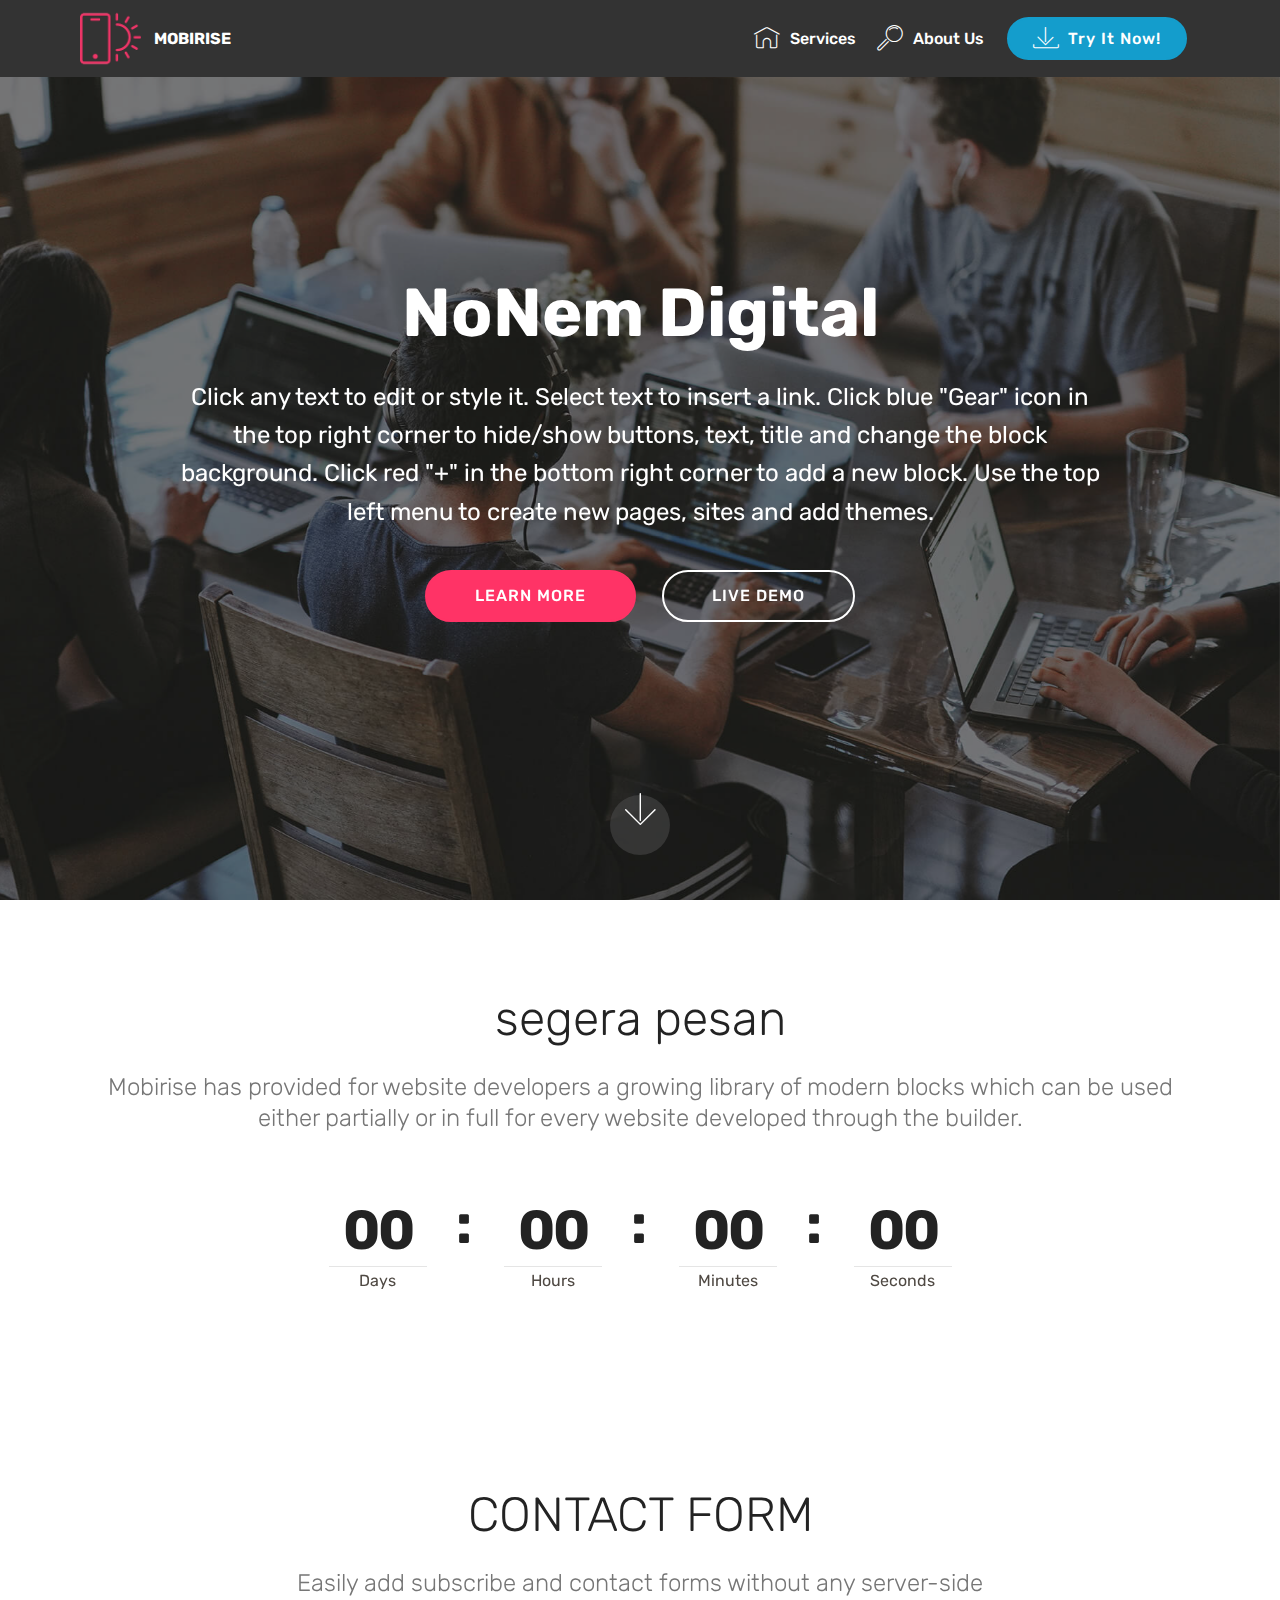
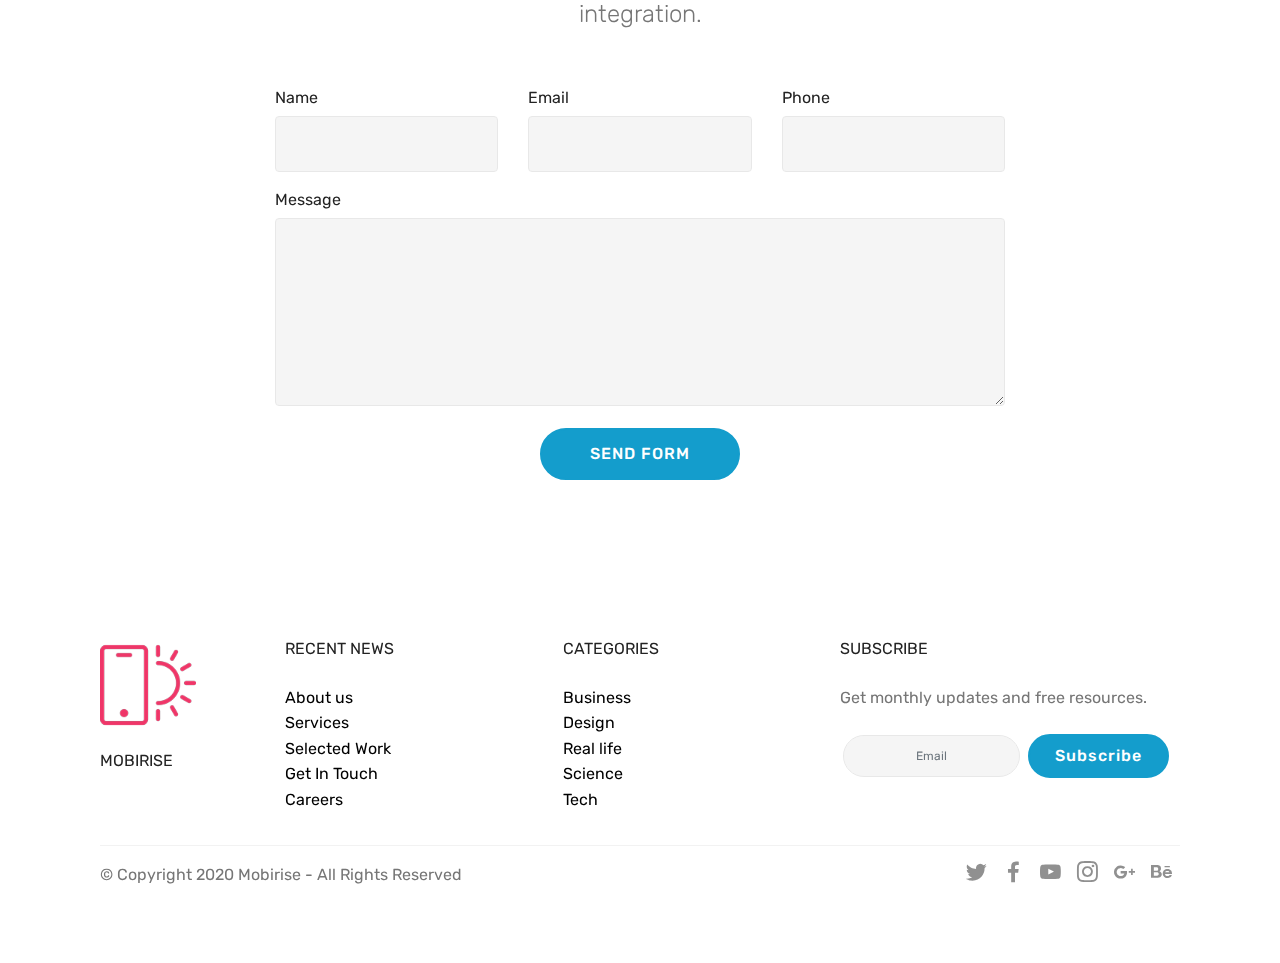
==== page1.html @ 983a72f8 "create github pages" ====
<!DOCTYPE html>
<html  >
<head>
  <!-- Site made with Mobirise Website Builder v4.12.4, https://mobirise.com -->
  <meta charset="UTF-8">
  <meta http-equiv="X-UA-Compatible" content="IE=edge">
  <meta name="generator" content="Mobirise v4.12.4, mobirise.com">
  <meta name="viewport" content="width=device-width, initial-scale=1, minimum-scale=1">
  <link rel="shortcut icon" href="assets/images/logo2.png" type="image/x-icon">
  <meta name="description" content="Web Site Builder Description">
  
  
  <title>Page 1</title>
  <link rel="stylesheet" href="assets/web/assets/mobirise-icons/mobirise-icons.css">
  <link rel="stylesheet" href="assets/bootstrap/css/bootstrap.min.css">
  <link rel="stylesheet" href="assets/bootstrap/css/bootstrap-grid.min.css">
  <link rel="stylesheet" href="assets/bootstrap/css/bootstrap-reboot.min.css">
  <link rel="stylesheet" href="assets/socicon/css/styles.css">
  <link rel="stylesheet" href="assets/dropdown/css/style.css">
  <link rel="stylesheet" href="assets/tether/tether.min.css">
  <link rel="stylesheet" href="assets/theme/css/style.css">
  <link rel="preload" as="style" href="assets/mobirise/css/mbr-additional.css"><link rel="stylesheet" href="assets/mobirise/css/mbr-additional.css" type="text/css">
  
  
  
</head>
<body>
  <section class="menu cid-qTkzRZLJNu" once="menu" id="menu1-5">

    

    <nav class="navbar navbar-expand beta-menu navbar-dropdown align-items-center navbar-fixed-top navbar-toggleable-sm">
        <button class="navbar-toggler navbar-toggler-right" type="button" data-toggle="collapse" data-target="#navbarSupportedContent" aria-controls="navbarSupportedContent" aria-expanded="false" aria-label="Toggle navigation">
            <div class="hamburger">
                <span></span>
                <span></span>
                <span></span>
                <span></span>
            </div>
        </button>
        <div class="menu-logo">
            <div class="navbar-brand">
                <span class="navbar-logo">
                    <a href="https://mobirise.com">
                         <img src="assets/images/logo2.png" alt="Mobirise" style="height: 3.8rem;">
                    </a>
                </span>
                <span class="navbar-caption-wrap">
                    <a class="navbar-caption text-white display-4" href="https://mobirise.com">
                        MOBIRISE
                    </a>
                </span>
            </div>
        </div>
        <div class="collapse navbar-collapse" id="navbarSupportedContent">
            <ul class="navbar-nav nav-dropdown" data-app-modern-menu="true">
                <li class="nav-item">
                    <a class="nav-link link text-white display-4" href="https://mobirise.com">
                        <span class="mbri-home mbr-iconfont mbr-iconfont-btn"></span>
                        Services
                    </a>
                </li>
                <li class="nav-item">
                    <a class="nav-link link text-white display-4" href="https://mobirise.com">
                        <span class="mbri-search mbr-iconfont mbr-iconfont-btn"></span>
                        About Us
                    </a>
                </li>
            </ul>
            <div class="navbar-buttons mbr-section-btn">
                <a class="btn btn-sm btn-primary display-4" href="https://mobirise.com">
                    <span class="mbri-save mbr-iconfont mbr-iconfont-btn "></span>
                    Try It Now!
                </a>
            </div>
        </div>
    </nav>
</section>

<section class="engine"><a href="https://mobirise.info/b">how to create your own site</a></section><section class="cid-s3CslXfjTZ mbr-fullscreen mbr-parallax-background" id="header2-6">

    

    <div class="mbr-overlay" style="opacity: 0.5; background-color: rgb(35, 35, 35);"></div>

    <div class="container align-center">
        <div class="row justify-content-md-center">
            <div class="mbr-white col-md-10">
                <h1 class="mbr-section-title mbr-bold pb-3 mbr-fonts-style display-1">NoNem Digital</h1>
                
                <p class="mbr-text pb-3 mbr-fonts-style display-5">
                    Click any text to edit or style it. Select text to insert a link. Click blue "Gear" icon in the top right corner to hide/show buttons, text, title and change the block background. Click red "+" in the bottom right corner to add a new block. Use the top left menu to create new pages, sites and add themes.
                </p>
                <div class="mbr-section-btn">
                    <a class="btn btn-md btn-secondary display-4" href="https://mobirise.co">LEARN MORE</a>
                    <a class="btn btn-md btn-white-outline display-4" href="https://mobirise.co">LIVE DEMO</a>
                </div>
            </div>
        </div>
    </div>
    <div class="mbr-arrow hidden-sm-down" aria-hidden="true">
        <a href="#next">
            <i class="mbri-down mbr-iconfont"></i>
        </a>
    </div>
</section>

<section class="countdown1 cid-s3CsFwbkUY" id="countdown1-8">
    
    
    
    <div class="container ">
        <h2 class="mbr-section-title pb-3 align-center mbr-fonts-style display-2">segera pesan</h2>
        <h3 class="mbr-section-subtitle align-center mbr-fonts-style display-5">
            Mobirise has provided for website developers a growing library of modern blocks which can be used either partially or in full for every website developed through the builder.
        </h3>
        
    </div>
    <div class="container countdown-cont align-center">
        <div class="daysCountdown col-xs-3 col-sm-3 col-md-3" title="Days"></div>
        <div class="hoursCountdown col-xs-3 col-sm-3 col-md-3" title="Hours"></div> 
        <div class="minutesCountdown col-xs-3 col-sm-3 col-md-3" title="Minutes"></div> 
        <div class="secondsCountdown col-xs-3 col-sm-3 col-md-3" title="Seconds"></div>
        <div class="countdown pt-5 mt-2" data-due-date="2018/01/01"> 
        </div>
    </div>
</section>

<section class="mbr-section form1 cid-s3CsYdwM9t" id="form1-9">

    

    
    <div class="container">
        <div class="row justify-content-center">
            <div class="title col-12 col-lg-8">
                <h2 class="mbr-section-title align-center pb-3 mbr-fonts-style display-2">
                    CONTACT FORM
                </h2>
                <h3 class="mbr-section-subtitle align-center mbr-light pb-3 mbr-fonts-style display-5">
                    Easily add subscribe and contact forms without any server-side integration.
                </h3>
            </div>
        </div>
    </div>
    <div class="container">
        <div class="row justify-content-center">
            <div class="media-container-column col-lg-8" data-form-type="formoid">
                <!---Formbuilder Form--->
                <form action="https://mobirise.com/" method="POST" class="mbr-form form-with-styler" data-form-title="Mobirise Form"><input type="hidden" name="email" data-form-email="true" value="zyRpjRSwq7z6ckRcwgj9XfsEqenbpEf2y2QhFOhq/Bpfazd6ayBT4eT49wHnHHHVhZKgVEnAhcqrlJTTRZtDHZ6yR0eyp0aX19JaX09SAzEhAl5ncO8k4yn1ZEMr05nM">
                    <div class="row">
                        <div hidden="hidden" data-form-alert="" class="alert alert-success col-12">Thanks for filling out the form!</div>
                        <div hidden="hidden" data-form-alert-danger="" class="alert alert-danger col-12">
                        </div>
                    </div>
                    <div class="dragArea row">
                        <div class="col-md-4  form-group" data-for="name">
                            <label for="name-form1-9" class="form-control-label mbr-fonts-style display-7">Name</label>
                            <input type="text" name="name" data-form-field="Name" required="required" class="form-control display-7" id="name-form1-9">
                        </div>
                        <div class="col-md-4  form-group" data-for="email">
                            <label for="email-form1-9" class="form-control-label mbr-fonts-style display-7">Email</label>
                            <input type="email" name="email" data-form-field="Email" required="required" class="form-control display-7" id="email-form1-9">
                        </div>
                        <div data-for="phone" class="col-md-4  form-group">
                            <label for="phone-form1-9" class="form-control-label mbr-fonts-style display-7">Phone</label>
                            <input type="tel" name="phone" data-form-field="Phone" class="form-control display-7" id="phone-form1-9">
                        </div>
                        <div data-for="message" class="col-md-12 form-group">
                            <label for="message-form1-9" class="form-control-label mbr-fonts-style display-7">Message</label>
                            <textarea name="message" data-form-field="Message" class="form-control display-7" id="message-form1-9"></textarea>
                        </div>
                        <div class="col-md-12 input-group-btn align-center">
                            <button type="submit" class="btn btn-primary btn-form display-4">SEND FORM</button>
                        </div>
                    </div>
                </form><!---Formbuilder Form--->
            </div>
        </div>
    </div>
</section>

<section class="footer3 cid-s3Ct1SNOwL" id="footer3-a">

    

    

    <div class="container">
        <div class="media-container-row content">
            <div class="col-md-2 col-sm-4">
                <div class="mb-3 img-logo">
                    <a href="https://mobirise.co/">
                         <img src="assets/images/logo2.png" alt="Mobirise">
                    </a>
                </div>
                <p class="mbr-fonts-style foot-logo display-7">
                    MOBIRISE
                </p>
            </div>
            <div class="col-md-3 col-sm-4">
                <p class="mb-4 mbr-fonts-style foot-title display-7">
                    RECENT NEWS
                </p>
                <p class="mbr-text mbr-links-column mbr-fonts-style display-7">
                    <a href="#" class="text-black">About us</a>
                    <br><a href="#" class="text-black">Services</a>
                    <br><a href="#" class="text-black">Selected Work</a>
                    <br><a href="#" class="text-black">Get In Touch</a>
                    <br><a href="#" class="text-black">Careers</a>
                </p>
            </div>
            <div class="col-md-3 col-sm-4">
                <p class="mb-4 mbr-fonts-style foot-title display-7">
                    CATEGORIES
                </p>
                <p class="mbr-text mbr-fonts-style mbr-links-column display-7">
                    <a href="#" class="text-black">Business</a>
                    <br><a href="#" class="text-black">Design</a>
                    <br><a href="#" class="text-black">Real life</a>
                    <br><a href="#" class="text-black">Science</a>
                    <br><a href="#" class="text-black">Tech</a>
                </p>
            </div>
            <div class="col-md-4 col-sm-12">
                <p class="mb-4 mbr-fonts-style foot-title display-7">
                    SUBSCRIBE
                </p>
                <p class="mbr-text form-text mbr-fonts-style display-7">
                    Get monthly updates and free resources.
                </p>
                <div class="media-container-column" data-form-type="formoid">
                    <!---Formbuilder Form--->
                    <form action="https://mobirise.com/" method="POST" class="mbr-form form-with-styler" data-form-title="Mobirise Form"><input type="hidden" name="email" data-form-email="true" value="ptaBwuyD7sQtMqStVOl0SNspJYKe7ZAe8qf35fzjCS8QLwzj+2Q/7CjHlx+xq8BvpkjmzATmeIbjKarIG4g/hcobfqcEn7sCeLxltIveOCe/1Ono3Xk16jfixWycj35M">
                        <div class="row form-inline justify-content-center">
                            <div hidden="hidden" data-form-alert="" class="alert alert-success col-12">Thanks for filling out the form!</div>
                            <div hidden="hidden" data-form-alert-danger="" class="alert alert-danger col-12">
                            </div>
                        </div>
                        <div class="dragArea row form-inline justify-content-center">
                            <div class="col-auto form-group " data-for="email">
                                <input type="email" name="email" placeholder="Email" data-form-field="Email" required="required" class="form-control input-sm input-inverse my-2 display-7" id="email-footer3-a">
                            </div>
                            <div class="col-auto input-group-btn  m-2">
                                <button type="submit" class="btn btn-primary m-0 display-4">Subscribe</button>
                            </div>
                        </div>
                    </form><!---Formbuilder Form--->
                </div>

            </div>
        </div>
        <div class="footer-lower">
            <div class="media-container-row">
                <div class="col-sm-12">
                    <hr>
                </div>
            </div>
            <div class="media-container-row">
                <div class="col-sm-6 copyright">
                    <p class="mbr-text mbr-fonts-style display-7">
                        © Copyright 2020 Mobirise - All Rights Reserved
                    </p>
                </div>
                <div class="col-md-6">
                    <div class="social-list align-right">
                        <div class="soc-item">
                            <a href="https://twitter.com/mobirise" target="_blank">
                                <span class="socicon-twitter socicon mbr-iconfont mbr-iconfont-social"></span>
                            </a>
                        </div>
                        <div class="soc-item">
                            <a href="https://www.facebook.com/pages/Mobirise/1616226671953247" target="_blank">
                                <span class="socicon-facebook socicon mbr-iconfont mbr-iconfont-social"></span>
                            </a>
                        </div>
                        <div class="soc-item">
                            <a href="https://www.youtube.com/c/mobirise" target="_blank">
                                <span class="socicon-youtube socicon mbr-iconfont mbr-iconfont-social"></span>
                            </a>
                        </div>
                        <div class="soc-item">
                            <a href="https://instagram.com/mobirise" target="_blank">
                                <span class="socicon-instagram socicon mbr-iconfont mbr-iconfont-social"></span>
                            </a>
                        </div>
                        <div class="soc-item">
                            <a href="https://plus.google.com/u/0/+Mobirise" target="_blank">
                                <span class="socicon-googleplus socicon mbr-iconfont mbr-iconfont-social"></span>
                            </a>
                        </div>
                        <div class="soc-item">
                            <a href="https://www.behance.net/Mobirise" target="_blank">
                                <span class="socicon-behance socicon mbr-iconfont mbr-iconfont-social"></span>
                            </a>
                        </div>
                    </div>
                </div>
            </div>
        </div>
    </div>
</section>


  <script src="assets/web/assets/jquery/jquery.min.js"></script>
  <script src="assets/popper/popper.min.js"></script>
  <script src="assets/bootstrap/js/bootstrap.min.js"></script>
  <script src="assets/smoothscroll/smooth-scroll.js"></script>
  <script src="assets/dropdown/js/nav-dropdown.js"></script>
  <script src="assets/dropdown/js/navbar-dropdown.js"></script>
  <script src="assets/touchswipe/jquery.touch-swipe.min.js"></script>
  <script src="assets/parallax/jarallax.min.js"></script>
  <script src="assets/countdown/jquery.countdown.min.js"></script>
  <script src="assets/tether/tether.min.js"></script>
  <script src="assets/theme/js/script.js"></script>
  <script src="assets/formoid/formoid.min.js"></script>
  
  
</body>
</html>
---- assets/web/assets/mobirise-icons/mobirise-icons.css ----
@font-face {
  font-family: 'MobiriseIcons';
  src:  url('mobirise-icons.eot?spat4u');
  src:  url('mobirise-icons.eot?spat4u#iefix') format('embedded-opentype'),
    url('mobirise-icons.ttf?spat4u') format('truetype'),
    url('mobirise-icons.woff?spat4u') format('woff'),
    url('mobirise-icons.svg?spat4u#MobiriseIcons') format('svg');
  font-weight: normal;
  font-style: normal;
  font-display: swap;
}

[class^="mbri-"], [class*=" mbri-"] {
  /* use !important to prevent issues with browser extensions that change fonts */
  font-family: MobiriseIcons !important;
  speak: none;
  font-style: normal;
  font-weight: normal;
  font-variant: normal;
  text-transform: none;
  line-height: 1;

  /* Better Font Rendering =========== */
  -webkit-font-smoothing: antialiased;
  -moz-osx-font-smoothing: grayscale;
}

.mbri-add-submenu:before {
  content: "\e900";
}
.mbri-alert:before {
  content: "\e901";
}
.mbri-align-center:before {
  content: "\e902";
}
.mbri-align-justify:before {
  content: "\e903";
}
.mbri-align-left:before {
  content: "\e904";
}
.mbri-align-right:before {
  content: "\e905";
}
.mbri-android:before {
  content: "\e906";
}
.mbri-apple:before {
  content: "\e907";
}
.mbri-arrow-down:before {
  content: "\e908";
}
.mbri-arrow-next:before {
  content: "\e909";
}
.mbri-arrow-prev:before {
  content: "\e90a";
}
.mbri-arrow-up:before {
  content: "\e90b";
}
.mbri-bold:before {
  content: "\e90c";
}
.mbri-bookmark:before {
  content: "\e90d";
}
.mbri-bootstrap:before {
  content: "\e90e";
}
.mbri-briefcase:before {
  content: "\e90f";
}
.mbri-browse:before {
  content: "\e910";
}
.mbri-bulleted-list:before {
  content: "\e911";
}
.mbri-calendar:before {
  content: "\e912";
}
.mbri-camera:before {
  content: "\e913";
}
.mbri-cart-add:before {
  content: "\e914";
}
.mbri-cart-full:before {
  content: "\e915";
}
.mbri-cash:before {
  content: "\e916";
}
.mbri-change-style:before {
  content: "\e917";
}
.mbri-chat:before {
  content: "\e918";
}
.mbri-clock:before {
  content: "\e919";
}
.mbri-close:before {
  content: "\e91a";
}
.mbri-cloud:before {
  content: "\e91b";
}
.mbri-code:before {
  content: "\e91c";
}
.mbri-contact-form:before {
  content: "\e91d";
}
.mbri-credit-card:before {
  content: "\e91e";
}
.mbri-cursor-click:before {
  content: "\e91f";
}
.mbri-cust-feedback:before {
  content: "\e920";
}
.mbri-database:before {
  content: "\e921";
}
.mbri-delivery:before {
  content: "\e922";
}
.mbri-desktop:before {
  content: "\e923";
}
.mbri-devices:before {
  content: "\e924";
}
.mbri-down:before {
  content: "\e925";
}
.mbri-download:before {
  content: "\e989";
}
.mbri-drag-n-drop:before {
  content: "\e927";
}
.mbri-drag-n-drop2:before {
  content: "\e928";
}
.mbri-edit:before {
  content: "\e929";
}
.mbri-edit2:before {
  content: "\e92a";
}
.mbri-error:before {
  content: "\e92b";
}
.mbri-extension:before {
  content: "\e92c";
}
.mbri-features:before {
  content: "\e92d";
}
.mbri-file:before {
  content: "\e92e";
}
.mbri-flag:before {
  content: "\e92f";
}
.mbri-folder:before {
  content: "\e930";
}
.mbri-gift:before {
  content: "\e931";
}
.mbri-github:before {
  content: "\e932";
}
.mbri-globe:before {
  content: "\e933";
}
.mbri-globe-2:before {
  content: "\e934";
}
.mbri-growing-chart:before {
  content: "\e935";
}
.mbri-hearth:before {
  content: "\e936";
}
.mbri-help:before {
  content: "\e937";
}
.mbri-home:before {
  content: "\e938";
}
.mbri-hot-cup:before {
  content: "\e939";
}
.mbri-idea:before {
  content: "\e93a";
}
.mbri-image-gallery:before {
  content: "\e93b";
}
.mbri-image-slider:before {
  content: "\e93c";
}
.mbri-info:before {
  content: "\e93d";
}
.mbri-italic:before {
  content: "\e93e";
}
.mbri-key:before {
  content: "\e93f";
}
.mbri-laptop:before {
  content: "\e940";
}
.mbri-layers:before {
  content: "\e941";
}
.mbri-left-right:before {
  content: "\e942";
}
.mbri-left:before {
  content: "\e943";
}
.mbri-letter:before {
  content: "\e944";
}
.mbri-like:before {
  content: "\e945";
}
.mbri-link:before {
  content: "\e946";
}
.mbri-lock:before {
  content: "\e947";
}
.mbri-login:before {
  content: "\e948";
}
.mbri-logout:before {
  content: "\e949";
}
.mbri-magic-stick:before {
  content: "\e94a";
}
.mbri-map-pin:before {
  content: "\e94b";
}
.mbri-menu:before {
  content: "\e94c";
}
.mbri-mobile:before {
  content: "\e94d";
}
.mbri-mobile2:before {
  content: "\e94e";
}
.mbri-mobirise:before {
  content: "\e94f";
}
.mbri-more-horizontal:before {
  content: "\e950";
}
.mbri-more-vertical:before {
  content: "\e951";
}
.mbri-music:before {
  content: "\e952";
}
.mbri-new-file:before {
  content: "\e953";
}
.mbri-numbered-list:before {
  content: "\e954";
}
.mbri-opened-folder:before {
  content: "\e955";
}
.mbri-pages:before {
  content: "\e956";
}
.mbri-paper-plane:before {
  content: "\e957";
}
.mbri-paperclip:before {
  content: "\e958";
}
.mbri-photo:before {
  content: "\e959";
}
.mbri-photos:before {
  content: "\e95a";
}
.mbri-pin:before {
  content: "\e95b";
}
.mbri-play:before {
  content: "\e95c";
}
.mbri-plus:before {
  content: "\e95d";
}
.mbri-preview:before {
  content: "\e95e";
}
.mbri-print:before {
  content: "\e95f";
}
.mbri-protect:before {
  content: "\e960";
}
.mbri-question:before {
  content: "\e961";
}
.mbri-quote-left:before {
  content: "\e962";
}
.mbri-quote-right:before {
  content: "\e963";
}
.mbri-refresh:before {
  content: "\e964";
}
.mbri-responsive:before {
  content: "\e965";
}
.mbri-right:before {
  content: "\e966";
}
.mbri-rocket:before {
  content: "\e967";
}
.mbri-sad-face:before {
  content: "\e968";
}
.mbri-sale:before {
  content: "\e969";
}
.mbri-save:before {
  content: "\e96a";
}
.mbri-search:before {
  content: "\e96b";
}
.mbri-setting:before {
  content: "\e96c";
}
.mbri-setting2:before {
  content: "\e96d";
}
.mbri-setting3:before {
  content: "\e96e";
}
.mbri-share:before {
  content: "\e96f";
}
.mbri-shopping-bag:before {
  content: "\e970";
}
.mbri-shopping-basket:before {
  content: "\e971";
}
.mbri-shopping-cart:before {
  content: "\e972";
}
.mbri-sites:before {
  content: "\e973";
}
.mbri-smile-face:before {
  content: "\e974";
}
.mbri-speed:before {
  content: "\e975";
}
.mbri-star:before {
  content: "\e976";
}
.mbri-success:before {
  content: "\e977";
}
.mbri-sun:before {
  content: "\e978";
}
.mbri-sun2:before {
  content: "\e979";
}
.mbri-tablet:before {
  content: "\e97a";
}
.mbri-tablet-vertical:before {
  content: "\e97b";
}
.mbri-target:before {
  content: "\e97c";
}
.mbri-timer:before {
  content: "\e97d";
}
.mbri-to-ftp:before {
  content: "\e97e";
}
.mbri-to-local-drive:before {
  content: "\e97f";
}
.mbri-touch-swipe:before {
  content: "\e980";
}
.mbri-touch:before {
  content: "\e981";
}
.mbri-trash:before {
  content: "\e982";
}
.mbri-underline:before {
  content: "\e983";
}
.mbri-unlink:before {
  content: "\e984";
}
.mbri-unlock:before {
  content: "\e985";
}
.mbri-up-down:before {
  content: "\e986";
}
.mbri-up:before {
  content: "\e987";
}
.mbri-update:before {
  content: "\e988";
}
.mbri-upload:before {
 content: "\e926"; 
}
.mbri-user:before {
  content: "\e98a";
}
.mbri-user2:before {
  content: "\e98b";
}
.mbri-users:before {
  content: "\e98c";
}
.mbri-video:before {
  content: "\e98d";
}
.mbri-video-play:before {
  content: "\e98e";
}
.mbri-watch:before {
  content: "\e98f";
}
.mbri-website-theme:before {
  content: "\e990";
}
.mbri-wifi:before {
  content: "\e991";
}
.mbri-windows:before {
  content: "\e992";
}
.mbri-zoom-out:before {
  content: "\e993";
}
.mbri-redo:before {
  content: "\e994";
}
.mbri-undo:before {
  content: "\e995";
}
---- assets/socicon/css/styles.css ----
@charset "UTF-8";

@font-face {
  font-family: 'Socicon';
  src:  url('../fonts/socicon.eot');
  src:  url('../fonts/socicon.eot?#iefix') format('embedded-opentype'),
    url('../fonts/socicon.woff2') format('woff2'),
    url('../fonts/socicon.ttf') format('truetype'),
    url('../fonts/socicon.woff') format('woff'),
    url('../fonts/socicon.svg#socicon') format('svg');
  font-weight: normal;
  font-style: normal;
}

[data-icon]:before {
  font-family: "socicon" !important;
  content: attr(data-icon);
  font-style: normal !important;
  font-weight: normal !important;
  font-variant: normal !important;
  text-transform: none !important;
  speak: none;
  line-height: 1;
  -webkit-font-smoothing: antialiased;
  -moz-osx-font-smoothing: grayscale;
}

[class^="socicon-"], [class*=" socicon-"] {
  /* use !important to prevent issues with browser extensions that change fonts */
  font-family: 'Socicon' !important;
  speak: none;
  font-style: normal;
  font-weight: normal;
  font-variant: normal;
  text-transform: none;
  line-height: 1;

  /* Better Font Rendering =========== */
  -webkit-font-smoothing: antialiased;
  -moz-osx-font-smoothing: grayscale;
}

.socicon-eitaa:before {
  content: "\e97c";
}
.socicon-soroush:before {
  content: "\e97d";
}
.socicon-bale:before {
  content: "\e97e";
}
.socicon-zazzle:before {
  content: "\e97b";
}
.socicon-society6:before {
  content: "\e97a";
}
.socicon-redbubble:before {
  content: "\e979";
}
.socicon-avvo:before {
  content: "\e978";
}
.socicon-stitcher:before {
  content: "\e977";
}
.socicon-googlehangouts:before {
  content: "\e974";
}
.socicon-dlive:before {
  content: "\e975";
}
.socicon-vsco:before {
  content: "\e976";
}
.socicon-flipboard:before {
  content: "\e973";
}
.socicon-ubuntu:before {
  content: "\e958";
}
.socicon-artstation:before {
  content: "\e959";
}
.socicon-invision:before {
  content: "\e95a";
}
.socicon-torial:before {
  content: "\e95b";
}
.socicon-collectorz:before {
  content: "\e95c";
}
.socicon-seenthis:before {
  content: "\e95d";
}
.socicon-googleplaymusic:before {
  content: "\e95e";
}
.socicon-debian:before {
  content: "\e95f";
}
.socicon-filmfreeway:before {
  content: "\e960";
}
.socicon-gnome:before {
  content: "\e961";
}
.socicon-itchio:before {
  content: "\e962";
}
.socicon-jamendo:before {
  content: "\e963";
}
.socicon-mix:before {
  content: "\e964";
}
.socicon-sharepoint:before {
  content: "\e965";
}
.socicon-tinder:before {
  content: "\e966";
}
.socicon-windguru:before {
  content: "\e967";
}
.socicon-cdbaby:before {
  content: "\e968";
}
.socicon-elementaryos:before {
  content: "\e969";
}
.socicon-stage32:before {
  content: "\e96a";
}
.socicon-tiktok:before {
  content: "\e96b";
}
.socicon-gitter:before {
  content: "\e96c";
}
.socicon-letterboxd:before {
  content: "\e96d";
}
.socicon-threema:before {
  content: "\e96e";
}
.socicon-splice:before {
  content: "\e96f";
}
.socicon-metapop:before {
  content: "\e970";
}
.socicon-naver:before {
  content: "\e971";
}
.socicon-remote:before {
  content: "\e972";
}
.socicon-internet:before {
  content: "\e957";
}
.socicon-moddb:before {
  content: "\e94b";
}
.socicon-indiedb:before {
  content: "\e94c";
}
.socicon-traxsource:before {
  content: "\e94d";
}
.socicon-gamefor:before {
  content: "\e94e";
}
.socicon-pixiv:before {
  content: "\e94f";
}
.socicon-myanimelist:before {
  content: "\e950";
}
.socicon-blackberry:before {
  content: "\e951";
}
.socicon-wickr:before {
  content: "\e952";
}
.socicon-spip:before {
  content: "\e953";
}
.socicon-napster:before {
  content: "\e954";
}
.socicon-beatport:before {
  content: "\e955";
}
.socicon-hackerone:before {
  content: "\e956";
}
.socicon-hackernews:before {
  content: "\e946";
}
.socicon-smashwords:before {
  content: "\e947";
}
.socicon-kobo:before {
  content: "\e948";
}
.socicon-bookbub:before {
  content: "\e949";
}
.socicon-mailru:before {
  content: "\e94a";
}
.socicon-gitlab:before {
  content: "\e945";
}
.socicon-instructables:before {
  content: "\e944";
}
.socicon-portfolio:before {
  content: "\e943";
}
.socicon-codered:before {
  content: "\e940";
}
.socicon-origin:before {
  content: "\e941";
}
.socicon-nextdoor:before {
  content: "\e942";
}
.socicon-udemy:before {
  content: "\e93f";
}
.socicon-livemaster:before {
  content: "\e93e";
}
.socicon-crunchbase:before {
  content: "\e93b";
}
.socicon-homefy:before {
  content: "\e93c";
}
.socicon-calendly:before {
  content: "\e93d";
}
.socicon-realtor:before {
  content: "\e90f";
}
.socicon-tidal:before {
  content: "\e910";
}
.socicon-qobuz:before {
  content: "\e911";
}
.socicon-natgeo:before {
  content: "\e912";
}
.socicon-mastodon:before {
  content: "\e913";
}
.socicon-unsplash:before {
  content: "\e914";
}
.socicon-homeadvisor:before {
  content: "\e915";
}
.socicon-angieslist:before {
  content: "\e916";
}
.socicon-codepen:before {
  content: "\e917";
}
.socicon-slack:before {
  content: "\e918";
}
.socicon-openaigym:before {
  content: "\e919";
}
.socicon-logmein:before {
  content: "\e91a";
}
.socicon-fiverr:before {
  content: "\e91b";
}
.socicon-gotomeeting:before {
  content: "\e91c";
}
.socicon-aliexpress:before {
  content: "\e91d";
}
.socicon-guru:before {
  content: "\e91e";
}
.socicon-appstore:before {
  content: "\e91f";
}
.socicon-homes:before {
  content: "\e920";
}
.socicon-zoom:before {
  content: "\e921";
}
.socicon-alibaba:before {
  content: "\e922";
}
.socicon-craigslist:before {
  content: "\e923";
}
.socicon-wix:before {
  content: "\e924";
}
.socicon-redfin:before {
  content: "\e925";
}
.socicon-googlecalendar:before {
  content: "\e926";
}
.socicon-shopify:before {
  content: "\e927";
}
.socicon-freelancer:before {
  content: "\e928";
}
.socicon-seedrs:before {
  content: "\e929";
}
.socicon-bing:before {
  content: "\e92a";
}
.socicon-doodle:before {
  content: "\e92b";
}
.socicon-bonanza:before {
  content: "\e92c";
}
.socicon-squarespace:before {
  content: "\e92d";
}
.socicon-toptal:before {
  content: "\e92e";
}
.socicon-gust:before {
  content: "\e92f";
}
.socicon-ask:before {
  content: "\e930";
}
.socicon-trulia:before {
  content: "\e931";
}
.socicon-loomly:before {
  content: "\e932";
}
.socicon-ghost:before {
  content: "\e933";
}
.socicon-upwork:before {
  content: "\e934";
}
.socicon-fundable:before {
  content: "\e935";
}
.socicon-booking:before {
  content: "\e936";
}
.socicon-googlemaps:before {
  content: "\e937";
}
.socicon-zillow:before {
  content: "\e938";
}
.socicon-niconico:before {
  content: "\e939";
}
.socicon-toneden:before {
  content: "\e93a";
}
.socicon-augment:before {
  content: "\e908";
}
.socicon-bitbucket:before {
  content: "\e909";
}
.socicon-fyuse:before {
  content: "\e90a";
}
.socicon-yt-gaming:before {
  content: "\e90b";
}
.socicon-sketchfab:before {
  content: "\e90c";
}
.socicon-mobcrush:before {
  content: "\e90d";
}
.socicon-microsoft:before {
  content: "\e90e";
}
.socicon-pandora:before {
  content: "\e907";
}
.socicon-messenger:before {
  content: "\e906";
}
.socicon-gamewisp:before {
  content: "\e905";
}
.socicon-bloglovin:before {
  content: "\e904";
}
.socicon-tunein:before {
  content: "\e903";
}
.socicon-gamejolt:before {
  content: "\e901";
}
.socicon-trello:before {
  content: "\e902";
}
.socicon-spreadshirt:before {
  content: "\e900";
}
.socicon-500px:before {
  content: "\e000";
}
.socicon-8tracks:before {
  content: "\e001";
}
.socicon-airbnb:before {
  content: "\e002";
}
.socicon-alliance:before {
  content: "\e003";
}
.socicon-amazon:before {
  content: "\e004";
}
.socicon-amplement:before {
  content: "\e005";
}
.socicon-android:before {
  content: "\e006";
}
.socicon-angellist:before {
  content: "\e007";
}
.socicon-apple:before {
  content: "\e008";
}
.socicon-appnet:before {
  content: "\e009";
}
.socicon-baidu:before {
  content: "\e00a";
}
.socicon-bandcamp:before {
  content: "\e00b";
}
.socicon-battlenet:before {
  content: "\e00c";
}
.socicon-mixer:before {
  content: "\e00d";
}
.socicon-bebee:before {
  content: "\e00e";
}
.socicon-bebo:before {
  content: "\e00f";
}
.socicon-behance:before {
  content: "\e010";
}
.socicon-blizzard:before {
  content: "\e011";
}
.socicon-blogger:before {
  content: "\e012";
}
.socicon-buffer:before {
  content: "\e013";
}
.socicon-chrome:before {
  content: "\e014";
}
.socicon-coderwall:before {
  content: "\e015";
}
.socicon-curse:before {
  content: "\e016";
}
.socicon-dailymotion:before {
  content: "\e017";
}
.socicon-deezer:before {
  content: "\e018";
}
.socicon-delicious:before {
  content: "\e019";
}
.socicon-deviantart:before {
  content: "\e01a";
}
.socicon-diablo:before {
  content: "\e01b";
}
.socicon-digg:before {
  content: "\e01c";
}
.socicon-discord:before {
  content: "\e01d";
}
.socicon-disqus:before {
  content: "\e01e";
}
.socicon-douban:before {
  content: "\e01f";
}
.socicon-draugiem:before {
  content: "\e020";
}
.socicon-dribbble:before {
  content: "\e021";
}
.socicon-drupal:before {
  content: "\e022";
}
.socicon-ebay:before {
  content: "\e023";
}
.socicon-ello:before {
  content: "\e024";
}
.socicon-endomodo:before {
  content: "\e025";
}
.socicon-envato:before {
  content: "\e026";
}
.socicon-etsy:before {
  content: "\e027";
}
.socicon-facebook:before {
  content: "\e028";
}
.socicon-feedburner:before {
  content: "\e029";
}
.socicon-filmweb:before {
  content: "\e02a";
}
.socicon-firefox:before {
  content: "\e02b";
}
.socicon-flattr:before {
  content: "\e02c";
}
.socicon-flickr:before {
  content: "\e02d";
}
.socicon-formulr:before {
  content: "\e02e";
}
.socicon-forrst:before {
  content: "\e02f";
}
.socicon-foursquare:before {
  content: "\e030";
}
.socicon-friendfeed:before {
  content: "\e031";
}
.socicon-github:before {
  content: "\e032";
}
.socicon-goodreads:before {
  content: "\e033";
}
.socicon-google:before {
  content: "\e034";
}
.socicon-googlescholar:before {
  content: "\e035";
}
.socicon-googlegroups:before {
  content: "\e036";
}
.socicon-googlephotos:before {
  content: "\e037";
}
.socicon-googleplus:before {
  content: "\e038";
}
.socicon-grooveshark:before {
  content: "\e039";
}
.socicon-hackerrank:before {
  content: "\e03a";
}
.socicon-hearthstone:before {
  content: "\e03b";
}
.socicon-hellocoton:before {
  content: "\e03c";
}
.socicon-heroes:before {
  content: "\e03d";
}
.socicon-smashcast:before {
  content: "\e03e";
}
.socicon-horde:before {
  content: "\e03f";
}
.socicon-houzz:before {
  content: "\e040";
}
.socicon-icq:before {
  content: "\e041";
}
.socicon-identica:before {
  content: "\e042";
}
.socicon-imdb:before {
  content: "\e043";
}
.socicon-instagram:before {
  content: "\e044";
}
.socicon-issuu:before {
  content: "\e045";
}
.socicon-istock:before {
  content: "\e046";
}
.socicon-itunes:before {
  content: "\e047";
}
.socicon-keybase:before {
  content: "\e048";
}
.socicon-lanyrd:before {
  content: "\e049";
}
.socicon-lastfm:before {
  content: "\e04a";
}
.socicon-line:before {
  content: "\e04b";
}
.socicon-linkedin:before {
  content: "\e04c";
}
.socicon-livejournal:before {
  content: "\e04d";
}
.socicon-lyft:before {
  content: "\e04e";
}
.socicon-macos:before {
  content: "\e04f";
}
.socicon-mail:before {
  content: "\e050";
}
.socicon-medium:before {
  content: "\e051";
}
.socicon-meetup:before {
  content: "\e052";
}
.socicon-mixcloud:before {
  content: "\e053";
}
.socicon-modelmayhem:before {
  content: "\e054";
}
.socicon-mumble:before {
  content: "\e055";
}
.socicon-myspace:before {
  content: "\e056";
}
.socicon-newsvine:before {
  content: "\e057";
}
.socicon-nintendo:before {
  content: "\e058";
}
.socicon-npm:before {
  content: "\e059";
}
.socicon-odnoklassniki:before {
  content: "\e05a";
}
.socicon-openid:before {
  content: "\e05b";
}
.socicon-opera:before {
  content: "\e05c";
}
.socicon-outlook:before {
  content: "\e05d";
}
.socicon-overwatch:before {
  content: "\e05e";
}
.socicon-patreon:before {
  content: "\e05f";
}
.socicon-paypal:before {
  content: "\e060";
}
.socicon-periscope:before {
  content: "\e061";
}
.socicon-persona:before {
  content: "\e062";
}
.socicon-pinterest:before {
  content: "\e063";
}
.socicon-play:before {
  content: "\e064";
}
.socicon-player:before {
  content: "\e065";
}
.socicon-playstation:before {
  content: "\e066";
}
.socicon-pocket:before {
  content: "\e067";
}
.socicon-qq:before {
  content: "\e068";
}
.socicon-quora:before {
  content: "\e069";
}
.socicon-raidcall:before {
  content: "\e06a";
}
.socicon-ravelry:before {
  content: "\e06b";
}
.socicon-reddit:before {
  content: "\e06c";
}
.socicon-renren:before {
  content: "\e06d";
}
.socicon-researchgate:before {
  content: "\e06e";
}
.socicon-residentadvisor:before {
  content: "\e06f";
}
.socicon-reverbnation:before {
  content: "\e070";
}
.socicon-rss:before {
  content: "\e071";
}
.socicon-sharethis:before {
  content: "\e072";
}
.socicon-skype:before {
  content: "\e073";
}
.socicon-slideshare:before {
  content: "\e074";
}
.socicon-smugmug:before {
  content: "\e075";
}
.socicon-snapchat:before {
  content: "\e076";
}
.socicon-songkick:before {
  content: "\e077";
}
.socicon-soundcloud:before {
  content: "\e078";
}
.socicon-spotify:before {
  content: "\e079";
}
.socicon-stackexchange:before {
  content: "\e07a";
}
.socicon-stackoverflow:before {
  content: "\e07b";
}
.socicon-starcraft:before {
  content: "\e07c";
}
.socicon-stayfriends:before {
  content: "\e07d";
}
.socicon-steam:before {
  content: "\e07e";
}
.socicon-storehouse:before {
  content: "\e07f";
}
.socicon-strava:before {
  content: "\e080";
}
.socicon-streamjar:before {
  content: "\e081";
}
.socicon-stumbleupon:before {
  content: "\e082";
}
.socicon-swarm:before {
  content: "\e083";
}
.socicon-teamspeak:before {
  content: "\e084";
}
.socicon-teamviewer:before {
  content: "\e085";
}
.socicon-technorati:before {
  content: "\e086";
}
.socicon-telegram:before {
  content: "\e087";
}
.socicon-tripadvisor:before {
  content: "\e088";
}
.socicon-tripit:before {
  content: "\e089";
}
.socicon-triplej:before {
  content: "\e08a";
}
.socicon-tumblr:before {
  content: "\e08b";
}
.socicon-twitch:before {
  content: "\e08c";
}
.socicon-twitter:before {
  content: "\e08d";
}
.socicon-uber:before {
  content: "\e08e";
}
.socicon-ventrilo:before {
  content: "\e08f";
}
.socicon-viadeo:before {
  content: "\e090";
}
.socicon-viber:before {
  content: "\e091";
}
.socicon-viewbug:before {
  content: "\e092";
}
.socicon-vimeo:before {
  content: "\e093";
}
.socicon-vine:before {
  content: "\e094";
}
.socicon-vkontakte:before {
  content: "\e095";
}
.socicon-warcraft:before {
  content: "\e096";
}
.socicon-wechat:before {
  content: "\e097";
}
.socicon-weibo:before {
  content: "\e098";
}
.socicon-whatsapp:before {
  content: "\e099";
}
.socicon-wikipedia:before {
  content: "\e09a";
}
.socicon-windows:before {
  content: "\e09b";
}
.socicon-wordpress:before {
  content: "\e09c";
}
.socicon-wykop:before {
  content: "\e09d";
}
.socicon-xbox:before {
  content: "\e09e";
}
.socicon-xing:before {
  content: "\e09f";
}
.socicon-yahoo:before {
  content: "\e0a0";
}
.socicon-yammer:before {
  content: "\e0a1";
}
.socicon-yandex:before {
  content: "\e0a2";
}
.socicon-yelp:before {
  content: "\e0a3";
}
.socicon-younow:before {
  content: "\e0a4";
}
.socicon-youtube:before {
  content: "\e0a5";
}
.socicon-zapier:before {
  content: "\e0a6";
}
.socicon-zerply:before {
  content: "\e0a7";
}
.socicon-zomato:before {
  content: "\e0a8";
}
.socicon-zynga:before {
  content: "\e0a9";
}
---- assets/dropdown/css/style.css ----
.navbar-dropdown {
  left: 0;
  padding: 0;
  position: absolute;
  right: 0;
  top: 0;
  transition: all 0.45s ease;
  z-index: 1030;
  background: #282828; }
  .navbar-dropdown .navbar-logo {
    margin-right: 0.8rem;
    transition: margin 0.3s ease-in-out;
    vertical-align: middle; }
    .navbar-dropdown .navbar-logo img {
      height: 3.125rem;
      transition: all 0.3s ease-in-out; }
    .navbar-dropdown .navbar-logo.mbr-iconfont {
      font-size: 3.125rem;
      line-height: 3.125rem; }
  .navbar-dropdown .navbar-caption {
    font-weight: 700;
    white-space: normal;
    vertical-align: -4px;
    line-height: 3.125rem !important; }
    .navbar-dropdown .navbar-caption, .navbar-dropdown .navbar-caption:hover {
      color: inherit;
      text-decoration: none; }
  .navbar-dropdown .mbr-iconfont + .navbar-caption {
    vertical-align: -1px; }
  .navbar-dropdown.navbar-fixed-top {
    position: fixed; }
  .navbar-dropdown .navbar-brand span {
    vertical-align: -4px; }
  .navbar-dropdown.bg-color.transparent {
    background: none; }
  .navbar-dropdown.navbar-short .navbar-brand {
    padding: 0.625rem 0; }
    .navbar-dropdown.navbar-short .navbar-brand span {
      vertical-align: -1px; }
  .navbar-dropdown.navbar-short .navbar-caption {
    line-height: 2.375rem !important;
    vertical-align: -2px; }
  .navbar-dropdown.navbar-short .navbar-logo {
    margin-right: 0.5rem; }
    .navbar-dropdown.navbar-short .navbar-logo img {
      height: 2.375rem; }
    .navbar-dropdown.navbar-short .navbar-logo.mbr-iconfont {
      font-size: 2.375rem;
      line-height: 2.375rem; }
  .navbar-dropdown.navbar-short .mbr-table-cell {
    height: 3.625rem; }
  .navbar-dropdown .navbar-close {
    left: 0.6875rem;
    position: fixed;
    top: 0.75rem;
    z-index: 1000; }
  .navbar-dropdown .hamburger-icon {
    content: "";
    display: inline-block;
    vertical-align: middle;
    width: 16px;
    -webkit-box-shadow: 0 -6px 0 1px #282828,0 0 0 1px #282828,0 6px 0 1px #282828;
    -moz-box-shadow: 0 -6px 0 1px #282828,0 0 0 1px #282828,0 6px 0 1px #282828;
    box-shadow: 0 -6px 0 1px #282828,0 0 0 1px #282828,0 6px 0 1px #282828; }

.dropdown-menu .dropdown-toggle[data-toggle="dropdown-submenu"]::after {
  border-bottom: 0.35em solid transparent;
  border-left: 0.35em solid;
  border-right: 0;
  border-top: 0.35em solid transparent;
  margin-left: 0.3rem; }

.dropdown-menu .dropdown-item:focus {
  outline: 0; }

.nav-dropdown {
  font-size: 0.75rem;
  font-weight: 500;
  height: auto !important; }
  .nav-dropdown .nav-btn {
    padding-left: 1rem; }
  .nav-dropdown .link {
    margin: .667em 1.667em;
    font-weight: 500;
    padding: 0;
    transition: color .2s ease-in-out; }
    .nav-dropdown .link.dropdown-toggle {
      margin-right: 2.583em; }
      .nav-dropdown .link.dropdown-toggle::after {
        margin-left: .25rem;
        border-top: 0.35em solid;
        border-right: 0.35em solid transparent;
        border-left: 0.35em solid transparent;
        border-bottom: 0; }
      .nav-dropdown .link.dropdown-toggle[aria-expanded="true"] {
        margin: 0;
        padding: 0.667em 3.263em  0.667em 1.667em; }
  .nav-dropdown .link::after,
  .nav-dropdown .dropdown-item::after {
    color: inherit; }
  .nav-dropdown .btn {
    font-size: 0.75rem;
    font-weight: 700;
    letter-spacing: 0;
    margin-bottom: 0;
    padding-left: 1.25rem;
    padding-right: 1.25rem; }
  .nav-dropdown .dropdown-menu {
    border-radius: 0;
    border: 0;
    left: 0;
    margin: 0;
    padding-bottom: 1.25rem;
    padding-top: 1.25rem;
    position: relative; }
  .nav-dropdown .dropdown-submenu {
    margin-left: 0.125rem;
    top: 0; }
  .nav-dropdown .dropdown-item {
    font-weight: 500;
    line-height: 2;
    padding: 0.3846em 4.615em 0.3846em 1.5385em;
    position: relative;
    transition: color .2s ease-in-out, background-color .2s ease-in-out; }
    .nav-dropdown .dropdown-item::after {
      margin-top: -0.3077em;
      position: absolute;
      right: 1.1538em;
      top: 50%; }
    .nav-dropdown .dropdown-item:focus, .nav-dropdown .dropdown-item:hover {
      background: none; }

@media (max-width: 767px) {
  .nav-dropdown.navbar-toggleable-sm {
    bottom: 0;
    display: none;
    left: 0;
    overflow-x: hidden;
    position: fixed;
    top: 0;
    transform: translateX(-100%);
    -ms-transform: translateX(-100%);
    -webkit-transform: translateX(-100%);
    width: 18.75rem;
    z-index: 999; } }
.nav-dropdown.navbar-toggleable-xl {
  bottom: 0;
  display: none;
  left: 0;
  overflow-x: hidden;
  position: fixed;
  top: 0;
  transform: translateX(-100%);
  -ms-transform: translateX(-100%);
  -webkit-transform: translateX(-100%);
  width: 18.75rem;
  z-index: 999; }

.nav-dropdown-sm {
  display: block !important;
  overflow-x: hidden;
  overflow: auto;
  padding-top: 3.875rem; }
  .nav-dropdown-sm::after {
    content: "";
    display: block;
    height: 3rem;
    width: 100%; }
  .nav-dropdown-sm.collapse.in ~ .navbar-close {
    display: block !important; }
  .nav-dropdown-sm.collapsing, .nav-dropdown-sm.collapse.in {
    transform: translateX(0);
    -ms-transform: translateX(0);
    -webkit-transform: translateX(0);
    transition: all 0.25s ease-out;
    -webkit-transition: all 0.25s ease-out;
    background: #282828; }
  .nav-dropdown-sm.collapsing[aria-expanded="false"] {
    transform: translateX(-100%);
    -ms-transform: translateX(-100%);
    -webkit-transform: translateX(-100%); }
  .nav-dropdown-sm .nav-item {
    display: block;
    margin-left: 0 !important;
    padding-left: 0; }
  .nav-dropdown-sm .link,
  .nav-dropdown-sm .dropdown-item {
    border-top: 1px dotted rgba(255, 255, 255, 0.1);
    font-size: 0.8125rem;
    line-height: 1.6;
    margin: 0 !important;
    padding: 0.875rem 2.4rem 0.875rem 1.5625rem !important;
    position: relative;
    white-space: normal; }
    .nav-dropdown-sm .link:focus, .nav-dropdown-sm .link:hover,
    .nav-dropdown-sm .dropdown-item:focus,
    .nav-dropdown-sm .dropdown-item:hover {
      background: rgba(0, 0, 0, 0.2) !important;
      color: #c0a375; }
  .nav-dropdown-sm .nav-btn {
    position: relative;
    padding: 1.5625rem 1.5625rem 0 1.5625rem; }
    .nav-dropdown-sm .nav-btn::before {
      border-top: 1px dotted rgba(255, 255, 255, 0.1);
      content: "";
      left: 0;
      position: absolute;
      top: 0;
      width: 100%; }
    .nav-dropdown-sm .nav-btn + .nav-btn {
      padding-top: 0.625rem; }
      .nav-dropdown-sm .nav-btn + .nav-btn::before {
        display: none; }
  .nav-dropdown-sm .btn {
    padding: 0.625rem 0; }
  .nav-dropdown-sm .dropdown-toggle[data-toggle="dropdown-submenu"]::after {
    margin-left: .25rem;
    border-top: 0.35em solid;
    border-right: 0.35em solid transparent;
    border-left: 0.35em solid transparent;
    border-bottom: 0; }
  .nav-dropdown-sm .dropdown-toggle[data-toggle="dropdown-submenu"][aria-expanded="true"]::after {
    border-top: 0;
    border-right: 0.35em solid transparent;
    border-left: 0.35em solid transparent;
    border-bottom: 0.35em solid; }
  .nav-dropdown-sm .dropdown-menu {
    margin: 0;
    padding: 0;
    position: relative;
    top: 0;
    left: 0;
    width: 100%;
    border: 0;
    float: none;
    border-radius: 0;
    background: none; }
  .nav-dropdown-sm .dropdown-submenu {
    left: 100%;
    margin-left: 0.125rem;
    margin-top: -1.25rem;
    top: 0; }

.navbar-toggleable-sm .nav-dropdown .dropdown-menu {
  position: absolute; }

.navbar-toggleable-sm .nav-dropdown .dropdown-submenu {
  left: 100%;
  margin-left: 0.125rem;
  margin-top: -1.25rem;
  top: 0; }

.navbar-toggleable-sm.opened .nav-dropdown .dropdown-menu {
  position: relative; }

.navbar-toggleable-sm.opened .nav-dropdown .dropdown-submenu {
  left: 0;
  margin-left: 00rem;
  margin-top: 0rem;
  top: 0; }

.is-builder .nav-dropdown.collapsing {
  transition: none !important; }

/*# sourceMappingURL=style.css.map */
---- assets/theme/css/style.css ----
/*!
 * Mobirise v4 theme (https://mobirise.com/)
 * Copyright 2017 Mobirise
 */
section {
  background-color: #eeeeee;
}

.form-control:focus {
  box-shadow: none;
}

:focus {
  outline: none;
}

body {
  font-style: normal;
  line-height: 1.5;
}

section,
.container,
.container-fluid {
  position: relative;
  word-wrap: break-word;
}

a.mbr-iconfont:hover {
  text-decoration: none;
}

.article .lead p,
.article .lead ul,
.article .lead ol,
.article .lead pre,
.article .lead blockquote {
  margin-bottom: 0;
}

ul,
ol,
pre,
blockquote {
  margin-bottom: 2.3125rem;
}

pre {
  background: #f4f4f4;
  padding: 10px 24px;
  white-space: pre-wrap;
}

.inactive {
  -webkit-user-select: none;
  -moz-user-select: none;
  -ms-user-select: none;
  user-select: none;
  pointer-events: none;
  -webkit-user-drag: none;
  user-drag: none;
}

.mbr-section__comments .row {
  justify-content: center;
  -webkit-justify-content: center;
}

a {
  font-style: normal;
  font-weight: 400;
  cursor: pointer;
}

a, a:hover {
  text-decoration: none;
}

figure {
  margin-bottom: 0;
}

body {
  color: #232323;
}

h1,
h2,
h3,
h4,
h5,
h6,
.h1,
.h2,
.h3,
.h4,
.h5,
.h6,
.display-1,
.display-2,
.display-3,
.display-4 {
  line-height: 1;
  word-break: break-word;
  word-wrap: break-word;
}

.mbr-section-title {
  font-style: normal;
  line-height: 1.2;
}

.mbr-section-subtitle {
  line-height: 1.3;
}

.mbr-text {
  font-style: normal;
  line-height: 1.6;
}

b,
strong {
  font-weight: bold;
}

blockquote {
  padding: 10px 0 10px 20px;
  position: relative;
  border-left: 2px solid;
  border-color: #ff3366;
}

input:-webkit-autofill, input:-webkit-autofill:hover, input:-webkit-autofill:focus, input:-webkit-autofill:active {
  transition-delay: 9999s;
  transition-property: background-color, color;
}

textarea[type='hidden'] {
  display: none;
}

body {
  position: relative;
}

section {
  background-position: 50% 50%;
  background-repeat: no-repeat;
  background-size: cover;
}

section .mbr-background-video,
section .mbr-background-video-preview {
  position: absolute;
  bottom: 0;
  left: 0;
  right: 0;
  top: 0;
}

.hidden {
  visibility: hidden;
}

.mbr-z-index20 {
  z-index: 20;
}

/*! Base colors */
.mbr-white {
  color: #ffffff;
}

.mbr-black {
  color: #000000;
}

.mbr-bg-white {
  background-color: #ffffff;
}

.mbr-bg-black {
  background-color: #000000;
}

/*! Text-aligns */
.align-left {
  text-align: left;
}

.align-center {
  text-align: center;
}

.align-right {
  text-align: right;
}

@media (max-width: 767px) {
  .align-left,
  .align-center,
  .align-right,
  .mbr-section-btn,
  .mbr-section-title {
    text-align: center;
  }
}

/*! Font-weight  */
.mbr-light {
  font-weight: 300;
}

.mbr-regular {
  font-weight: 400;
}

.mbr-semibold {
  font-weight: 500;
}

.mbr-bold {
  font-weight: 700;
}

/*! Media  */
.media-size-item {
  -moz-flex: 1 1 auto;
  -o-flex: 1 1 auto;
  flex: 1 1 auto;
}

.media-content {
  flex-basis: 100%;
}

.media-container-row {
  display: flex;
  flex-direction: row;
  flex-wrap: wrap;
  justify-content: center;
  align-content: center;
  align-items: start;
}

.media-container-row .media-size-item {
  width: 400px;
}

.media-container-column {
  display: flex;
  flex-direction: column;
  flex-wrap: wrap;
  justify-content: center;
  align-content: center;
  align-items: stretch;
}

.media-container-column > * {
  width: 100%;
}

@media (min-width: 992px) {
  .media-container-row {
    flex-wrap: nowrap;
  }
}

figure {
  overflow: hidden;
}

figure[mbr-media-size] {
  transition: width 0.1s;
}

.mbr-figure img,
.mbr-figure iframe {
  display: block;
  width: 100%;
}

.card {
  background-color: transparent;
  border: none;
}

.card-box {
  width: 100%;
}

.card-img {
  text-align: center;
  flex-shrink: 0;
  -webkit-flex-shrink: 0;
}

.media {
  max-width: 100%;
  margin: 0 auto;
}

.mbr-figure {
  -ms-grid-row-align: center;
  align-self: center;
}

.media-container > div {
  max-width: 100%;
}

.mbr-figure img,
.card-img img {
  width: 100%;
}

@media (max-width: 991px) {
  .media-size-item {
    width: auto !important;
  }
  .media {
    width: auto;
  }
  .mbr-figure {
    width: 100% !important;
  }
}

/*! Buttons */
.btn {
  font-weight: 500;
  border-width: 2px;
  font-style: normal;
  letter-spacing: 1px;
  margin: .4rem .8rem;
  white-space: normal;
  transition: all .3s ease-in-out;
  display: inline-flex;
  align-items: center;
  justify-content: center;
  word-break: break-word;
  -webkit-align-items: center;
  -webkit-justify-content: center;
  display: -webkit-inline-flex;
}

.btn-sm {
  font-weight: 500;
  letter-spacing: 1px;
  transition: all .3s ease-in-out;
}

.btn-md {
  font-weight: 500;
  letter-spacing: 1px;
  margin: .4rem .8rem !important;
  transition: all .3s ease-in-out;
}

.btn-lg {
  font-weight: 500;
  letter-spacing: 1px;
  margin: .4rem .8rem !important;
  transition: all .3s ease-in-out;
}

.mbr-section-btn {
  margin-left: -0.25rem;
  margin-right: -0.25rem;
  font-size: 0;
}

nav .mbr-section-btn {
  margin-left: 0rem;
  margin-right: 0rem;
}

.btn-form {
  border-radius: 0;
}

.btn-form:hover {
  cursor: pointer;
}

/*! Btn icon margin */
.btn .mbr-iconfont,
.btn.btn-sm .mbr-iconfont {
  cursor: pointer;
  margin-right: 0.5rem;
}

.btn.btn-md .mbr-iconfont,
.btn.btn-md .mbr-iconfont {
  margin-right: 0.8rem;
}

.mbr-regular {
  font-weight: 400;
}

.mbr-semibold {
  font-weight: 500;
}

.mbr-bold {
  font-weight: 700;
}

[type='submit'] {
  -webkit-appearance: none;
}

/*! Full-screen */
.mbr-fullscreen .mbr-overlay {
  min-height: 100vh;
}

.mbr-fullscreen {
  display: flex;
  display: -moz-flex;
  display: -ms-flex;
  display: -o-flex;
  align-items: center;
  -webkit-align-items: center;
  min-height: 100vh;
  padding-top: 3rem;
  padding-bottom: 3rem;
}

/*! Map */
.map {
  height: 25rem;
  position: relative;
}

.map iframe {
  width: 100%;
  height: 100%;
}

.mbr-overlay {
  background-color: #000;
  bottom: 0;
  left: 0;
  opacity: .5;
  position: absolute;
  right: 0;
  top: 0;
  z-index: 0;
  pointer-events: none;
}

/* Form */
blockquote {
  font-style: italic;
  padding: 10px 0 10px 20px;
  font-size: 1.09rem;
  position: relative;
  border-width: 3px;
}

.form-control {
  background-color: #f5f5f5;
  box-shadow: none;
  color: #565656;
  line-height: 1.43;
  min-height: 3.5em;
  padding: 1.07em .5em;
}

.form-control, .form-control:focus {
  border: 1px solid #e8e8e8;
}

.form-active .form-control:invalid {
  border-color: red;
}

.form-control-label {
  position: relative;
  cursor: pointer;
  margin-bottom: .357em;
  padding: 0;
}

.alert {
  color: #ffffff;
  border-radius: 0;
  border: 0;
  font-size: .875rem;
  line-height: 1.5;
  margin-bottom: 1.875rem;
  padding: 1.25rem;
  position: relative;
}

.alert.alert-form::after {
  background-color: inherit;
  bottom: -7px;
  content: "";
  display: block;
  height: 14px;
  left: 50%;
  margin-left: -7px;
  position: absolute;
  transform: rotate(45deg);
  width: 14px;
  -webkit-transform: rotate(45deg);
}

.form-asterisk {
  font-family: initial;
  position: absolute;
  top: -2px;
  font-weight: normal;
}

/*! Scroll to top arrow */
#scrollToTop a i:before {
  content: '';
  position: absolute;
  height: 40%;
  top: 25%;
  background: #fff;
  width: 2px;
  left: calc(50% - 1px);
}

#scrollToTop a i:after {
  content: '';
  position: absolute;
  display: block;
  border-top: 2px solid #fff;
  border-right: 2px solid #fff;
  width: 40%;
  height: 40%;
  left: 30%;
  bottom: 30%;
  transform: rotate(135deg);
  -webkit-transform: rotate(135deg);
}

.mbr-arrow-up {
  bottom: 25px;
  right: 90px;
  position: fixed;
  text-align: right;
  z-index: 5000;
  color: #ffffff;
  font-size: 32px;
  transform: rotate(180deg);
  -webkit-transform: rotate(180deg);
}

.mbr-arrow-up a {
  background: rgba(0, 0, 0, 0.2);
  border-radius: 3px;
  color: #fff;
  display: inline-block;
  height: 60px;
  width: 60px;
  outline-style: none !important;
  position: relative;
  text-decoration: none;
  transition: all 0.3s ease-in-out;
  cursor: pointer;
  text-align: center;
}

.mbr-arrow-up a:hover {
  background-color: rgba(0, 0, 0, 0.4);
}

.mbr-arrow-up a i {
  line-height: 60px;
}

.mbr-arrow-up-icon {
  display: block;
  color: #fff;
}

.mbr-arrow-up-icon::before {
  content: '\203a';
  display: inline-block;
  font-family: serif;
  font-size: 32px;
  line-height: 1;
  font-style: normal;
  position: relative;
  top: 6px;
  left: -4px;
  -webkit-transform: rotate(-90deg);
  transform: rotate(-90deg);
}

/*! Arrow Down */
.mbr-arrow {
  position: absolute;
  bottom: 45px;
  left: 50%;
  width: 60px;
  height: 60px;
  cursor: pointer;
  background-color: rgba(80, 80, 80, 0.5);
  border-radius: 50%;
  -webkit-transform: translateX(-50%);
  transform: translateX(-50%);
}

.mbr-arrow > a {
  display: inline-block;
  text-decoration: none;
  outline-style: none;
  -webkit-animation: arrowdown 1.7s ease-in-out infinite;
  animation: arrowdown 1.7s ease-in-out infinite;
}

.mbr-arrow > a > i {
  position: absolute;
  top: -2px;
  left: 15px;
  font-size: 2rem;
}

@keyframes arrowdown {
  0% {
    transform: translateY(0px);
    -webkit-transform: translateY(0px);
  }
  50% {
    transform: translateY(-5px);
    -webkit-transform: translateY(-5px);
  }
  100% {
    transform: translateY(0px);
    -webkit-transform: translateY(0px);
  }
}

@-webkit-keyframes arrowdown {
  0% {
    transform: translateY(0px);
    -webkit-transform: translateY(0px);
  }
  50% {
    transform: translateY(-5px);
    -webkit-transform: translateY(-5px);
  }
  100% {
    transform: translateY(0px);
    -webkit-transform: translateY(0px);
  }
}

@media (max-width: 500px) {
  .mbr-arrow-up {
    left: 50%;
    right: auto;
    transform: translateX(-50%) rotate(180deg);
    -webkit-transform: translateX(-50%) rotate(180deg);
  }
}

/*Gradients animation*/
@keyframes gradient-animation {
  from {
    background-position: 0% 100%;
    -webkit-animation-timing-function: ease-in-out;
            animation-timing-function: ease-in-out;
  }
  to {
    background-position: 100% 0%;
    -webkit-animation-timing-function: ease-in-out;
            animation-timing-function: ease-in-out;
  }
}

@-webkit-keyframes gradient-animation {
  from {
    background-position: 0% 100%;
    -webkit-animation-timing-function: ease-in-out;
            animation-timing-function: ease-in-out;
  }
  to {
    background-position: 100% 0%;
    -webkit-animation-timing-function: ease-in-out;
            animation-timing-function: ease-in-out;
  }
}

.bg-gradient {
  background-size: 200% 200%;
  animation: gradient-animation 5s infinite alternate;
  -webkit-animation: gradient-animation 5s infinite alternate;
}

.menu .navbar-brand {
  display: -webkit-flex;
}

.menu .navbar-brand span {
  display: flex;
  display: -webkit-flex;
}

.menu .navbar-brand .navbar-caption-wrap {
  display: -webkit-flex;
}

.menu .navbar-brand .navbar-logo img {
  display: -webkit-flex;
}

@media (min-width: 768px) and (max-width: 1023px) {
  .menu .navbar-toggleable-sm .navbar-nav {
    display: -ms-flexbox;
  }
}

@media (max-width: 1023px) {
  .menu .navbar-collapse {
    max-height: 93.5vh;
  }
  .menu .navbar-collapse.show {
    overflow: auto;
  }
}

@media (min-width: 1024px) {
  .menu .navbar-nav.nav-dropdown {
    display: -webkit-flex;
  }
  .menu .navbar-toggleable-sm .navbar-collapse {
    display: -webkit-flex !important;
  }
  .menu .collapsed .navbar-collapse {
    max-height: 93.5vh;
  }
  .menu .collapsed .navbar-collapse.show {
    overflow: auto;
  }
}

@media (max-width: 767px) {
  .menu .navbar-collapse {
    max-height: 80vh;
  }
}

/* Others*/
.note-check a[data-value=Rubik] {
  font-style: normal;
}

.mbr-arrow a {
  color: #ffffff;
}

@media (max-width: 767px) {
  .mbr-arrow {
    display: none;
  }
}

.navbar {
  display: -webkit-flex;
  -webkit-flex-wrap: wrap;
  -webkit-align-items: center;
  -webkit-justify-content: space-between;
}

.navbar-collapse {
  -webkit-flex-basis: 100%;
  -webkit-flex-grow: 1;
  -webkit-align-items: center;
}

.nav-dropdown .link {
  padding: 0.667em 1.667em !important;
  margin: 0 !important;
}

.nav {
  display: -webkit-flex;
  -webkit-flex-wrap: wrap;
}

.row {
  display: -webkit-flex;
  -webkit-flex-wrap: wrap;
}

.justify-content-center {
  -webkit-justify-content: center;
}

.form-inline {
  display: -webkit-flex;
  -webkit-align-items: center;
}

.card-wrapper {
  -webkit-flex: 1;
}

.carousel-control {
  z-index: 10;
  display: -webkit-flex;
  -webkit-align-items: center;
  -webkit-justify-content: center;
}

.carousel-controls {
  display: -webkit-flex;
}

.media {
  display: -webkit-flex;
}

.form-group:focus {
  outline: none;
}

.jq-selectbox__select {
  padding: 1.07em 0.5em;
  position: absolute;
  top: 0;
  left: 0;
  width: 100%;
}

.jq-selectbox__dropdown {
  position: absolute;
  top: 100%;
  left: 0 !important;
  width: 100% !important;
}

.jq-selectbox__trigger-arrow {
  -webkit-transform: translateY(-50%);
          transform: translateY(-50%);
}

.jq-selectbox li {
  padding: 1.07em 0.5em;
}

input[type='range'] {
  padding-left: 0 !important;
  padding-right: 0 !important;
}

.modal-dialog,
.modal-content {
  height: 100%;
}

.modal-dialog .carousel-inner {
  height: calc(100vh - 1.75rem);
}

@media (max-width: 575px) {
  .modal-dialog .carousel-inner {
    height: calc(100vh - 1rem);
  }
}

.carousel-item {
  text-align: center;
}

.carousel-item img {
  margin: auto;
}

.navbar-toggler {
  align-self: flex-start;
  padding: 0.25rem 0.75rem;
  font-size: 1.25rem;
  line-height: 1;
  background: transparent;
  border: 1px solid transparent;
  border-radius: 0.25rem;
}

.navbar-toggler:focus,
.navbar-toggler:hover {
  text-decoration: none;
}

.navbar-toggler-icon {
  display: inline-block;
  width: 1.5em;
  height: 1.5em;
  vertical-align: middle;
  content: '';
  background: no-repeat center center;
  background-size: 100% 100%;
}

.navbar-toggler-left {
  position: absolute;
  left: 1rem;
}

.navbar-toggler-right {
  position: absolute;
  right: 1rem;
}

@media (max-width: 575px) {
  .navbar-toggleable .navbar-nav .dropdown-menu {
    position: static;
    float: none;
  }
  .navbar-toggleable > .container {
    padding-right: 0;
    padding-left: 0;
  }
}

@media (min-width: 576px) {
  .navbar-toggleable {
    flex-direction: row;
    flex-wrap: nowrap;
    align-items: center;
  }
  .navbar-toggleable .navbar-nav {
    flex-direction: row;
  }
  .navbar-toggleable .navbar-nav .nav-link {
    padding-right: 0.5rem;
    padding-left: 0.5rem;
  }
  .navbar-toggleable > .container {
    display: flex;
    flex-wrap: nowrap;
    align-items: center;
  }
  .navbar-toggleable .navbar-collapse {
    display: flex !important;
    width: 100%;
  }
  .navbar-toggleable .navbar-toggler {
    display: none;
  }
}

@media (max-width: 767px) {
  .navbar-toggleable-sm .navbar-nav .dropdown-menu {
    position: static;
    float: none;
  }
  .navbar-toggleable-sm > .container {
    padding-right: 0;
    padding-left: 0;
  }
}

@media (min-width: 768px) {
  .navbar-toggleable-sm {
    flex-direction: row;
    flex-wrap: nowrap;
    align-items: center;
  }
  .navbar-toggleable-sm .navbar-nav {
    flex-direction: row;
  }
  .navbar-toggleable-sm .navbar-nav .nav-link {
    padding-right: 0.5rem;
    padding-left: 0.5rem;
  }
  .navbar-toggleable-sm > .container {
    display: flex;
    flex-wrap: nowrap;
    align-items: center;
  }
  .navbar-toggleable-sm .navbar-collapse {
    display: none;
    width: 100%;
  }
  .navbar-toggleable-sm .navbar-toggler {
    display: none;
  }
}

@media (max-width: 1023px) {
  .navbar-toggleable-md .navbar-nav .dropdown-menu {
    position: static;
    float: none;
  }
  .navbar-toggleable-md > .container {
    padding-right: 0;
    padding-left: 0;
  }
}

@media (min-width: 1024px) {
  .navbar-toggleable-md {
    flex-direction: row;
    flex-wrap: nowrap;
    align-items: center;
  }
  .navbar-toggleable-md .navbar-nav {
    flex-direction: row;
  }
  .navbar-toggleable-md .navbar-nav .nav-link {
    padding-right: 0.5rem;
    padding-left: 0.5rem;
  }
  .navbar-toggleable-md > .container {
    display: flex;
    flex-wrap: nowrap;
    align-items: center;
  }
  .navbar-toggleable-md .navbar-collapse {
    display: flex !important;
    width: 100%;
  }
  .navbar-toggleable-md .navbar-toggler {
    display: none;
  }
}

@media (max-width: 1199px) {
  .navbar-toggleable-lg .navbar-nav .dropdown-menu {
    position: static;
    float: none;
  }
  .navbar-toggleable-lg > .container {
    padding-right: 0;
    padding-left: 0;
  }
}

@media (min-width: 1200px) {
  .navbar-toggleable-lg {
    flex-direction: row;
    flex-wrap: nowrap;
    align-items: center;
  }
  .navbar-toggleable-lg .navbar-nav {
    flex-direction: row;
  }
  .navbar-toggleable-lg .navbar-nav .nav-link {
    padding-right: 0.5rem;
    padding-left: 0.5rem;
  }
  .navbar-toggleable-lg > .container {
    display: flex;
    flex-wrap: nowrap;
    align-items: center;
  }
  .navbar-toggleable-lg .navbar-collapse {
    display: flex !important;
    width: 100%;
  }
  .navbar-toggleable-lg .navbar-toggler {
    display: none;
  }
}

.navbar-toggleable-xl {
  flex-direction: row;
  flex-wrap: nowrap;
  align-items: center;
}

.navbar-toggleable-xl .navbar-nav .dropdown-menu {
  position: static;
  float: none;
}

.navbar-toggleable-xl > .container {
  padding-right: 0;
  padding-left: 0;
}

.navbar-toggleable-xl .navbar-nav {
  flex-direction: row;
}

.navbar-toggleable-xl .navbar-nav .nav-link {
  padding-right: 0.5rem;
  padding-left: 0.5rem;
}

.navbar-toggleable-xl > .container {
  display: flex;
  flex-wrap: nowrap;
  align-items: center;
}

.navbar-toggleable-xl .navbar-collapse {
  display: flex !important;
  width: 100%;
}

.navbar-toggleable-xl .navbar-toggler {
  display: none;
}

.card-img {
  width: auto;
}

.menu .navbar.collapsed:not(.beta-menu) {
  flex-direction: column;
}

.carousel-item.active,
.carousel-item-next,
.carousel-item-prev {
  display: flex;
}

.note-air-layout .dropup .dropdown-menu,
.note-air-layout .navbar-fixed-bottom .dropdown .dropdown-menu {
  bottom: initial !important;
}

html,
body {
  height: auto;
  min-height: 100vh;
}

.dropup .dropdown-toggle::after {
  display: none;
}
.engine {
	position: absolute;
	text-indent: -2400px;
	text-align: center;
	padding: 0;
	top: 0;
	left: -2400px;
}
---- assets/mobirise/css/mbr-additional.css ----
@import url(https://fonts.googleapis.com/css?family=Rubik:300,300i,400,400i,500,500i,700,700i,900,900i&display=swap);





body {
  font-family: Rubik;
}
.display-1 {
  font-family: 'Rubik', sans-serif;
  font-size: 4.25rem;
  font-display: swap;
}
.display-1 > .mbr-iconfont {
  font-size: 6.8rem;
}
.display-2 {
  font-family: 'Rubik', sans-serif;
  font-size: 3rem;
  font-display: swap;
}
.display-2 > .mbr-iconfont {
  font-size: 4.8rem;
}
.display-4 {
  font-family: 'Rubik', sans-serif;
  font-size: 1rem;
  font-display: swap;
}
.display-4 > .mbr-iconfont {
  font-size: 1.6rem;
}
.display-5 {
  font-family: 'Rubik', sans-serif;
  font-size: 1.5rem;
  font-display: swap;
}
.display-5 > .mbr-iconfont {
  font-size: 2.4rem;
}
.display-7 {
  font-family: 'Rubik', sans-serif;
  font-size: 1rem;
  font-display: swap;
}
.display-7 > .mbr-iconfont {
  font-size: 1.6rem;
}
/* ---- Fluid typography for mobile devices ---- */
/* 1.4 - font scale ratio ( bootstrap == 1.42857 ) */
/* 100vw - current viewport width */
/* (48 - 20)  48 == 48rem == 768px, 20 == 20rem == 320px(minimal supported viewport) */
/* 0.65 - min scale variable, may vary */
@media (max-width: 768px) {
  .display-1 {
    font-size: 3.4rem;
    font-size: calc( 2.1374999999999997rem + (4.25 - 2.1374999999999997) * ((100vw - 20rem) / (48 - 20)));
    line-height: calc( 1.4 * (2.1374999999999997rem + (4.25 - 2.1374999999999997) * ((100vw - 20rem) / (48 - 20))));
  }
  .display-2 {
    font-size: 2.4rem;
    font-size: calc( 1.7rem + (3 - 1.7) * ((100vw - 20rem) / (48 - 20)));
    line-height: calc( 1.4 * (1.7rem + (3 - 1.7) * ((100vw - 20rem) / (48 - 20))));
  }
  .display-4 {
    font-size: 0.8rem;
    font-size: calc( 1rem + (1 - 1) * ((100vw - 20rem) / (48 - 20)));
    line-height: calc( 1.4 * (1rem + (1 - 1) * ((100vw - 20rem) / (48 - 20))));
  }
  .display-5 {
    font-size: 1.2rem;
    font-size: calc( 1.175rem + (1.5 - 1.175) * ((100vw - 20rem) / (48 - 20)));
    line-height: calc( 1.4 * (1.175rem + (1.5 - 1.175) * ((100vw - 20rem) / (48 - 20))));
  }
}
/* Buttons */
.btn {
  padding: 1rem 3rem;
  border-radius: 3px;
}
.btn-sm {
  padding: 0.6rem 1.5rem;
  border-radius: 3px;
}
.btn-md {
  padding: 1rem 3rem;
  border-radius: 3px;
}
.btn-lg {
  padding: 1.2rem 3.2rem;
  border-radius: 3px;
}
.bg-primary {
  background-color: #149dcc !important;
}
.bg-success {
  background-color: #f7ed4a !important;
}
.bg-info {
  background-color: #82786e !important;
}
.bg-warning {
  background-color: #879a9f !important;
}
.bg-danger {
  background-color: #b1a374 !important;
}
.btn-primary,
.btn-primary:active {
  background-color: #149dcc !important;
  border-color: #149dcc !important;
  color: #ffffff !important;
}
.btn-primary:hover,
.btn-primary:focus,
.btn-primary.focus,
.btn-primary.active {
  color: #ffffff !important;
  background-color: #0d6786 !important;
  border-color: #0d6786 !important;
}
.btn-primary.disabled,
.btn-primary:disabled {
  color: #ffffff !important;
  background-color: #0d6786 !important;
  border-color: #0d6786 !important;
}
.btn-secondary,
.btn-secondary:active {
  background-color: #ff3366 !important;
  border-color: #ff3366 !important;
  color: #ffffff !important;
}
.btn-secondary:hover,
.btn-secondary:focus,
.btn-secondary.focus,
.btn-secondary.active {
  color: #ffffff !important;
  background-color: #e50039 !important;
  border-color: #e50039 !important;
}
.btn-secondary.disabled,
.btn-secondary:disabled {
  color: #ffffff !important;
  background-color: #e50039 !important;
  border-color: #e50039 !important;
}
.btn-info,
.btn-info:active {
  background-color: #82786e !important;
  border-color: #82786e !important;
  color: #ffffff !important;
}
.btn-info:hover,
.btn-info:focus,
.btn-info.focus,
.btn-info.active {
  color: #ffffff !important;
  background-color: #59524b !important;
  border-color: #59524b !important;
}
.btn-info.disabled,
.btn-info:disabled {
  color: #ffffff !important;
  background-color: #59524b !important;
  border-color: #59524b !important;
}
.btn-success,
.btn-success:active {
  background-color: #f7ed4a !important;
  border-color: #f7ed4a !important;
  color: #3f3c03 !important;
}
.btn-success:hover,
.btn-success:focus,
.btn-success.focus,
.btn-success.active {
  color: #3f3c03 !important;
  background-color: #eadd0a !important;
  border-color: #eadd0a !important;
}
.btn-success.disabled,
.btn-success:disabled {
  color: #3f3c03 !important;
  background-color: #eadd0a !important;
  border-color: #eadd0a !important;
}
.btn-warning,
.btn-warning:active {
  background-color: #879a9f !important;
  border-color: #879a9f !important;
  color: #ffffff !important;
}
.btn-warning:hover,
.btn-warning:focus,
.btn-warning.focus,
.btn-warning.active {
  color: #ffffff !important;
  background-color: #617479 !important;
  border-color: #617479 !important;
}
.btn-warning.disabled,
.btn-warning:disabled {
  color: #ffffff !important;
  background-color: #617479 !important;
  border-color: #617479 !important;
}
.btn-danger,
.btn-danger:active {
  background-color: #b1a374 !important;
  border-color: #b1a374 !important;
  color: #ffffff !important;
}
.btn-danger:hover,
.btn-danger:focus,
.btn-danger.focus,
.btn-danger.active {
  color: #ffffff !important;
  background-color: #8b7d4e !important;
  border-color: #8b7d4e !important;
}
.btn-danger.disabled,
.btn-danger:disabled {
  color: #ffffff !important;
  background-color: #8b7d4e !important;
  border-color: #8b7d4e !important;
}
.btn-white {
  color: #333333 !important;
}
.btn-white,
.btn-white:active {
  background-color: #ffffff !important;
  border-color: #ffffff !important;
  color: #808080 !important;
}
.btn-white:hover,
.btn-white:focus,
.btn-white.focus,
.btn-white.active {
  color: #808080 !important;
  background-color: #d9d9d9 !important;
  border-color: #d9d9d9 !important;
}
.btn-white.disabled,
.btn-white:disabled {
  color: #808080 !important;
  background-color: #d9d9d9 !important;
  border-color: #d9d9d9 !important;
}
.btn-black,
.btn-black:active {
  background-color: #333333 !important;
  border-color: #333333 !important;
  color: #ffffff !important;
}
.btn-black:hover,
.btn-black:focus,
.btn-black.focus,
.btn-black.active {
  color: #ffffff !important;
  background-color: #0d0d0d !important;
  border-color: #0d0d0d !important;
}
.btn-black.disabled,
.btn-black:disabled {
  color: #ffffff !important;
  background-color: #0d0d0d !important;
  border-color: #0d0d0d !important;
}
.btn-primary-outline,
.btn-primary-outline:active {
  background: none;
  border-color: #0b566f;
  color: #0b566f;
}
.btn-primary-outline:hover,
.btn-primary-outline:focus,
.btn-primary-outline.focus,
.btn-primary-outline.active {
  color: #ffffff;
  background-color: #149dcc;
  border-color: #149dcc;
}
.btn-primary-outline.disabled,
.btn-primary-outline:disabled {
  color: #ffffff !important;
  background-color: #149dcc !important;
  border-color: #149dcc !important;
}
.btn-secondary-outline,
.btn-secondary-outline:active {
  background: none;
  border-color: #cc0033;
  color: #cc0033;
}
.btn-secondary-outline:hover,
.btn-secondary-outline:focus,
.btn-secondary-outline.focus,
.btn-secondary-outline.active {
  color: #ffffff;
  background-color: #ff3366;
  border-color: #ff3366;
}
.btn-secondary-outline.disabled,
.btn-secondary-outline:disabled {
  color: #ffffff !important;
  background-color: #ff3366 !important;
  border-color: #ff3366 !important;
}
.btn-info-outline,
.btn-info-outline:active {
  background: none;
  border-color: #4b453f;
  color: #4b453f;
}
.btn-info-outline:hover,
.btn-info-outline:focus,
.btn-info-outline.focus,
.btn-info-outline.active {
  color: #ffffff;
  background-color: #82786e;
  border-color: #82786e;
}
.btn-info-outline.disabled,
.btn-info-outline:disabled {
  color: #ffffff !important;
  background-color: #82786e !important;
  border-color: #82786e !important;
}
.btn-success-outline,
.btn-success-outline:active {
  background: none;
  border-color: #d2c609;
  color: #d2c609;
}
.btn-success-outline:hover,
.btn-success-outline:focus,
.btn-success-outline.focus,
.btn-success-outline.active {
  color: #3f3c03;
  background-color: #f7ed4a;
  border-color: #f7ed4a;
}
.btn-success-outline.disabled,
.btn-success-outline:disabled {
  color: #3f3c03 !important;
  background-color: #f7ed4a !important;
  border-color: #f7ed4a !important;
}
.btn-warning-outline,
.btn-warning-outline:active {
  background: none;
  border-color: #55666b;
  color: #55666b;
}
.btn-warning-outline:hover,
.btn-warning-outline:focus,
.btn-warning-outline.focus,
.btn-warning-outline.active {
  color: #ffffff;
  background-color: #879a9f;
  border-color: #879a9f;
}
.btn-warning-outline.disabled,
.btn-warning-outline:disabled {
  color: #ffffff !important;
  background-color: #879a9f !important;
  border-color: #879a9f !important;
}
.btn-danger-outline,
.btn-danger-outline:active {
  background: none;
  border-color: #7a6e45;
  color: #7a6e45;
}
.btn-danger-outline:hover,
.btn-danger-outline:focus,
.btn-danger-outline.focus,
.btn-danger-outline.active {
  color: #ffffff;
  background-color: #b1a374;
  border-color: #b1a374;
}
.btn-danger-outline.disabled,
.btn-danger-outline:disabled {
  color: #ffffff !important;
  background-color: #b1a374 !important;
  border-color: #b1a374 !important;
}
.btn-black-outline,
.btn-black-outline:active {
  background: none;
  border-color: #000000;
  color: #000000;
}
.btn-black-outline:hover,
.btn-black-outline:focus,
.btn-black-outline.focus,
.btn-black-outline.active {
  color: #ffffff;
  background-color: #333333;
  border-color: #333333;
}
.btn-black-outline.disabled,
.btn-black-outline:disabled {
  color: #ffffff !important;
  background-color: #333333 !important;
  border-color: #333333 !important;
}
.btn-white-outline,
.btn-white-outline:active,
.btn-white-outline.active {
  background: none;
  border-color: #ffffff;
  color: #ffffff;
}
.btn-white-outline:hover,
.btn-white-outline:focus,
.btn-white-outline.focus {
  color: #333333;
  background-color: #ffffff;
  border-color: #ffffff;
}
.text-primary {
  color: #149dcc !important;
}
.text-secondary {
  color: #ff3366 !important;
}
.text-success {
  color: #f7ed4a !important;
}
.text-info {
  color: #82786e !important;
}
.text-warning {
  color: #879a9f !important;
}
.text-danger {
  color: #b1a374 !important;
}
.text-white {
  color: #ffffff !important;
}
.text-black {
  color: #000000 !important;
}
a.text-primary:hover,
a.text-primary:focus {
  color: #0b566f !important;
}
a.text-secondary:hover,
a.text-secondary:focus {
  color: #cc0033 !important;
}
a.text-success:hover,
a.text-success:focus {
  color: #d2c609 !important;
}
a.text-info:hover,
a.text-info:focus {
  color: #4b453f !important;
}
a.text-warning:hover,
a.text-warning:focus {
  color: #55666b !important;
}
a.text-danger:hover,
a.text-danger:focus {
  color: #7a6e45 !important;
}
a.text-white:hover,
a.text-white:focus {
  color: #b3b3b3 !important;
}
a.text-black:hover,
a.text-black:focus {
  color: #4d4d4d !important;
}
.alert-success {
  background-color: #70c770;
}
.alert-info {
  background-color: #82786e;
}
.alert-warning {
  background-color: #879a9f;
}
.alert-danger {
  background-color: #b1a374;
}
.mbr-section-btn a.btn:not(.btn-form) {
  border-radius: 100px;
}
.mbr-section-btn a.btn:not(.btn-form):hover,
.mbr-section-btn a.btn:not(.btn-form):focus {
  box-shadow: none !important;
}
.mbr-section-btn a.btn:not(.btn-form):hover,
.mbr-section-btn a.btn:not(.btn-form):focus {
  box-shadow: 0 10px 40px 0 rgba(0, 0, 0, 0.2) !important;
  -webkit-box-shadow: 0 10px 40px 0 rgba(0, 0, 0, 0.2) !important;
}
.mbr-gallery-filter li a {
  border-radius: 100px !important;
}
.mbr-gallery-filter li.active .btn {
  background-color: #149dcc;
  border-color: #149dcc;
  color: #ffffff;
}
.mbr-gallery-filter li.active .btn:focus {
  box-shadow: none;
}
.nav-tabs .nav-link {
  border-radius: 100px !important;
}
a,
a:hover {
  color: #149dcc;
}
.mbr-plan-header.bg-primary .mbr-plan-subtitle,
.mbr-plan-header.bg-primary .mbr-plan-price-desc {
  color: #b4e6f8;
}
.mbr-plan-header.bg-success .mbr-plan-subtitle,
.mbr-plan-header.bg-success .mbr-plan-price-desc {
  color: #ffffff;
}
.mbr-plan-header.bg-info .mbr-plan-subtitle,
.mbr-plan-header.bg-info .mbr-plan-price-desc {
  color: #beb8b2;
}
.mbr-plan-header.bg-warning .mbr-plan-subtitle,
.mbr-plan-header.bg-warning .mbr-plan-price-desc {
  color: #ced6d8;
}
.mbr-plan-header.bg-danger .mbr-plan-subtitle,
.mbr-plan-header.bg-danger .mbr-plan-price-desc {
  color: #dfd9c6;
}
/* Scroll to top button*/
.scrollToTop_wraper {
  display: none;
}
.form-control {
  font-family: 'Rubik', sans-serif;
  font-size: 1rem;
  font-display: swap;
}
.form-control > .mbr-iconfont {
  font-size: 1.6rem;
}
blockquote {
  border-color: #149dcc;
}
/* Forms */
.mbr-form .btn {
  margin: .4rem 0;
}
.mbr-form .input-group-btn a.btn {
  border-radius: 100px !important;
}
.mbr-form .input-group-btn a.btn:hover {
  box-shadow: 0 10px 40px 0 rgba(0, 0, 0, 0.2);
}
.mbr-form .input-group-btn button[type="submit"] {
  border-radius: 100px !important;
  padding: 1rem 3rem;
}
.mbr-form .input-group-btn button[type="submit"]:hover {
  box-shadow: 0 10px 40px 0 rgba(0, 0, 0, 0.2);
}
.form2 .form-control {
  border-top-left-radius: 100px;
  border-bottom-left-radius: 100px;
}
.form2 .input-group-btn a.btn {
  border-top-left-radius: 0 !important;
  border-bottom-left-radius: 0 !important;
}
.form2 .input-group-btn button[type="submit"] {
  border-top-left-radius: 0 !important;
  border-bottom-left-radius: 0 !important;
}
.form3 input[type="email"] {
  border-radius: 100px !important;
}
@media (max-width: 349px) {
  .form2 input[type="email"] {
    border-radius: 100px !important;
  }
  .form2 .input-group-btn a.btn {
    border-radius: 100px !important;
  }
  .form2 .input-group-btn button[type="submit"] {
    border-radius: 100px !important;
  }
}
@media (max-width: 767px) {
  .btn {
    font-size: .75rem !important;
  }
  .btn .mbr-iconfont {
    font-size: 1rem !important;
  }
}
/* Footer */
.mbr-footer-content li::before,
.mbr-footer .mbr-contacts li::before {
  background: #149dcc;
}
.mbr-footer-content li a:hover,
.mbr-footer .mbr-contacts li a:hover {
  color: #149dcc;
}
.footer3 input[type="email"],
.footer4 input[type="email"] {
  border-radius: 100px !important;
}
.footer3 .input-group-btn a.btn,
.footer4 .input-group-btn a.btn {
  border-radius: 100px !important;
}
.footer3 .input-group-btn button[type="submit"],
.footer4 .input-group-btn button[type="submit"] {
  border-radius: 100px !important;
}
/* Headers*/
.header13 .form-inline input[type="email"],
.header14 .form-inline input[type="email"] {
  border-radius: 100px;
}
.header13 .form-inline input[type="text"],
.header14 .form-inline input[type="text"] {
  border-radius: 100px;
}
.header13 .form-inline input[type="tel"],
.header14 .form-inline input[type="tel"] {
  border-radius: 100px;
}
.header13 .form-inline a.btn,
.header14 .form-inline a.btn {
  border-radius: 100px;
}
.header13 .form-inline button,
.header14 .form-inline button {
  border-radius: 100px !important;
}
@media screen and (-ms-high-contrast: active), (-ms-high-contrast: none) {
  .card-wrapper {
    flex: auto !important;
  }
}
.jq-selectbox li:hover,
.jq-selectbox li.selected {
  background-color: #149dcc;
  color: #ffffff;
}
.jq-selectbox .jq-selectbox__trigger-arrow,
.jq-number__spin.minus:after,
.jq-number__spin.plus:after {
  transition: 0.4s;
  border-top-color: currentColor;
  border-bottom-color: currentColor;
}
.jq-selectbox:hover .jq-selectbox__trigger-arrow,
.jq-number__spin.minus:hover:after,
.jq-number__spin.plus:hover:after {
  border-top-color: #149dcc;
  border-bottom-color: #149dcc;
}
.xdsoft_datetimepicker .xdsoft_calendar td.xdsoft_default,
.xdsoft_datetimepicker .xdsoft_calendar td.xdsoft_current,
.xdsoft_datetimepicker .xdsoft_timepicker .xdsoft_time_box > div > div.xdsoft_current {
  color: #ffffff !important;
  background-color: #149dcc !important;
  box-shadow: none !important;
}
.xdsoft_datetimepicker .xdsoft_calendar td:hover,
.xdsoft_datetimepicker .xdsoft_timepicker .xdsoft_time_box > div > div:hover {
  color: #ffffff !important;
  background: #ff3366 !important;
  box-shadow: none !important;
}
.lazy-bg {
  background-image: none !important;
}
.lazy-placeholder:not(section),
.lazy-none {
  display: block;
  position: relative;
  padding-bottom: 56.25%;
}
iframe.lazy-placeholder,
.lazy-placeholder:after {
  content: '';
  position: absolute;
  width: 100px;
  height: 100px;
  background: transparent no-repeat center;
  background-size: contain;
  top: 50%;
  left: 50%;
  transform: translateX(-50%) translateY(-50%);
  background-image: url("data:image/svg+xml;charset=UTF-8,%3csvg width='32' height='32' viewBox='0 0 64 64' xmlns='http://www.w3.org/2000/svg' stroke='%23149dcc' %3e%3cg fill='none' fill-rule='evenodd'%3e%3cg transform='translate(16 16)' stroke-width='2'%3e%3ccircle stroke-opacity='.5' cx='16' cy='16' r='16'/%3e%3cpath d='M32 16c0-9.94-8.06-16-16-16'%3e%3canimateTransform attributeName='transform' type='rotate' from='0 16 16' to='360 16 16' dur='1s' repeatCount='indefinite'/%3e%3c/path%3e%3c/g%3e%3c/g%3e%3c/svg%3e");
}
section.lazy-placeholder:after {
  opacity: 0.3;
}
.cid-qTkzRZLJNu .navbar {
  padding: .5rem 0;
  background: #333333;
  transition: none;
  min-height: 77px;
}
.cid-qTkzRZLJNu .navbar-dropdown.bg-color.transparent.opened {
  background: #333333;
}
.cid-qTkzRZLJNu a {
  font-style: normal;
}
.cid-qTkzRZLJNu .nav-item span {
  padding-right: 0.4em;
  line-height: 0.5em;
  vertical-align: text-bottom;
  position: relative;
  text-decoration: none;
}
.cid-qTkzRZLJNu .nav-item a {
  display: flex;
  align-items: center;
  justify-content: center;
  padding: 0.7rem 0 !important;
  margin: 0rem .65rem !important;
}
.cid-qTkzRZLJNu .nav-item:focus,
.cid-qTkzRZLJNu .nav-link:focus {
  outline: none;
}
.cid-qTkzRZLJNu .btn {
  padding: 0.4rem 1.5rem;
  display: inline-flex;
  align-items: center;
}
.cid-qTkzRZLJNu .btn .mbr-iconfont {
  font-size: 1.6rem;
}
.cid-qTkzRZLJNu .menu-logo {
  margin-right: auto;
}
.cid-qTkzRZLJNu .menu-logo .navbar-brand {
  display: flex;
  margin-left: 5rem;
  padding: 0;
  transition: padding .2s;
  min-height: 3.8rem;
  align-items: center;
}
.cid-qTkzRZLJNu .menu-logo .navbar-brand .navbar-caption-wrap {
  display: -webkit-flex;
  -webkit-align-items: center;
  align-items: center;
  word-break: break-word;
  min-width: 7rem;
  margin: .3rem 0;
}
.cid-qTkzRZLJNu .menu-logo .navbar-brand .navbar-caption-wrap .navbar-caption {
  line-height: 1.2rem !important;
  padding-right: 2rem;
}
.cid-qTkzRZLJNu .menu-logo .navbar-brand .navbar-logo {
  font-size: 4rem;
  transition: font-size 0.25s;
}
.cid-qTkzRZLJNu .menu-logo .navbar-brand .navbar-logo img {
  display: flex;
}
.cid-qTkzRZLJNu .menu-logo .navbar-brand .navbar-logo .mbr-iconfont {
  transition: font-size 0.25s;
}
.cid-qTkzRZLJNu .navbar-toggleable-sm .navbar-collapse {
  justify-content: flex-end;
  -webkit-justify-content: flex-end;
  padding-right: 5rem;
  width: auto;
}
.cid-qTkzRZLJNu .navbar-toggleable-sm .navbar-collapse .navbar-nav {
  flex-wrap: wrap;
  -webkit-flex-wrap: wrap;
  padding-left: 0;
}
.cid-qTkzRZLJNu .navbar-toggleable-sm .navbar-collapse .navbar-nav .nav-item {
  -webkit-align-self: center;
  align-self: center;
}
.cid-qTkzRZLJNu .navbar-toggleable-sm .navbar-collapse .navbar-buttons {
  padding-left: 0;
  padding-bottom: 0;
}
.cid-qTkzRZLJNu .dropdown .dropdown-menu {
  background: #333333;
  display: none;
  position: absolute;
  min-width: 5rem;
  padding-top: 1.4rem;
  padding-bottom: 1.4rem;
  text-align: left;
}
.cid-qTkzRZLJNu .dropdown .dropdown-menu .dropdown-item {
  width: auto;
  padding: 0.235em 1.5385em 0.235em 1.5385em !important;
}
.cid-qTkzRZLJNu .dropdown .dropdown-menu .dropdown-item::after {
  right: 0.5rem;
}
.cid-qTkzRZLJNu .dropdown .dropdown-menu .dropdown-submenu {
  margin: 0;
}
.cid-qTkzRZLJNu .dropdown.open > .dropdown-menu {
  display: block;
}
.cid-qTkzRZLJNu .navbar-toggleable-sm.opened:after {
  position: absolute;
  width: 100vw;
  height: 100vh;
  content: '';
  background-color: rgba(0, 0, 0, 0.1);
  left: 0;
  bottom: 0;
  transform: translateY(100%);
  -webkit-transform: translateY(100%);
  z-index: 1000;
}
.cid-qTkzRZLJNu .navbar.navbar-short {
  min-height: 60px;
  transition: all .2s;
}
.cid-qTkzRZLJNu .navbar.navbar-short .navbar-toggler-right {
  top: 20px;
}
.cid-qTkzRZLJNu .navbar.navbar-short .navbar-logo a {
  font-size: 2.5rem !important;
  line-height: 2.5rem;
  transition: font-size 0.25s;
}
.cid-qTkzRZLJNu .navbar.navbar-short .navbar-logo a .mbr-iconfont {
  font-size: 2.5rem !important;
}
.cid-qTkzRZLJNu .navbar.navbar-short .navbar-logo a img {
  height: 3rem !important;
}
.cid-qTkzRZLJNu .navbar.navbar-short .navbar-brand {
  min-height: 3rem;
}
.cid-qTkzRZLJNu button.navbar-toggler {
  width: 31px;
  height: 18px;
  cursor: pointer;
  transition: all .2s;
  top: 1.5rem;
  right: 1rem;
}
.cid-qTkzRZLJNu button.navbar-toggler:focus {
  outline: none;
}
.cid-qTkzRZLJNu button.navbar-toggler .hamburger span {
  position: absolute;
  right: 0;
  width: 30px;
  height: 2px;
  border-right: 5px;
  background-color: #ffffff;
}
.cid-qTkzRZLJNu button.navbar-toggler .hamburger span:nth-child(1) {
  top: 0;
  transition: all .2s;
}
.cid-qTkzRZLJNu button.navbar-toggler .hamburger span:nth-child(2) {
  top: 8px;
  transition: all .15s;
}
.cid-qTkzRZLJNu button.navbar-toggler .hamburger span:nth-child(3) {
  top: 8px;
  transition: all .15s;
}
.cid-qTkzRZLJNu button.navbar-toggler .hamburger span:nth-child(4) {
  top: 16px;
  transition: all .2s;
}
.cid-qTkzRZLJNu nav.opened .hamburger span:nth-child(1) {
  top: 8px;
  width: 0;
  opacity: 0;
  right: 50%;
  transition: all .2s;
}
.cid-qTkzRZLJNu nav.opened .hamburger span:nth-child(2) {
  -webkit-transform: rotate(45deg);
  transform: rotate(45deg);
  transition: all .25s;
}
.cid-qTkzRZLJNu nav.opened .hamburger span:nth-child(3) {
  -webkit-transform: rotate(-45deg);
  transform: rotate(-45deg);
  transition: all .25s;
}
.cid-qTkzRZLJNu nav.opened .hamburger span:nth-child(4) {
  top: 8px;
  width: 0;
  opacity: 0;
  right: 50%;
  transition: all .2s;
}
.cid-qTkzRZLJNu .collapsed.navbar-expand {
  flex-direction: column;
}
.cid-qTkzRZLJNu .collapsed .btn {
  display: flex;
}
.cid-qTkzRZLJNu .collapsed .navbar-collapse {
  display: none !important;
  padding-right: 0 !important;
}
.cid-qTkzRZLJNu .collapsed .navbar-collapse.collapsing,
.cid-qTkzRZLJNu .collapsed .navbar-collapse.show {
  display: block !important;
}
.cid-qTkzRZLJNu .collapsed .navbar-collapse.collapsing .navbar-nav,
.cid-qTkzRZLJNu .collapsed .navbar-collapse.show .navbar-nav {
  display: block;
  text-align: center;
}
.cid-qTkzRZLJNu .collapsed .navbar-collapse.collapsing .navbar-nav .nav-item,
.cid-qTkzRZLJNu .collapsed .navbar-collapse.show .navbar-nav .nav-item {
  clear: both;
}
.cid-qTkzRZLJNu .collapsed .navbar-collapse.collapsing .navbar-buttons,
.cid-qTkzRZLJNu .collapsed .navbar-collapse.show .navbar-buttons {
  text-align: center;
}
.cid-qTkzRZLJNu .collapsed .navbar-collapse.collapsing .navbar-buttons:last-child,
.cid-qTkzRZLJNu .collapsed .navbar-collapse.show .navbar-buttons:last-child {
  margin-bottom: 1rem;
}
.cid-qTkzRZLJNu .collapsed button.navbar-toggler {
  display: block;
}
.cid-qTkzRZLJNu .collapsed .navbar-brand {
  margin-left: 1rem !important;
}
.cid-qTkzRZLJNu .collapsed .navbar-toggleable-sm {
  flex-direction: column;
  -webkit-flex-direction: column;
}
.cid-qTkzRZLJNu .collapsed .dropdown .dropdown-menu {
  width: 100%;
  text-align: center;
  position: relative;
  opacity: 0;
  display: block;
  height: 0;
  visibility: hidden;
  padding: 0;
  transition-duration: .5s;
  transition-property: opacity,padding,height;
}
.cid-qTkzRZLJNu .collapsed .dropdown.open > .dropdown-menu {
  position: relative;
  opacity: 1;
  height: auto;
  padding: 1.4rem 0;
  visibility: visible;
}
.cid-qTkzRZLJNu .collapsed .dropdown .dropdown-submenu {
  left: 0;
  text-align: center;
  width: 100%;
}
.cid-qTkzRZLJNu .collapsed .dropdown .dropdown-toggle[data-toggle="dropdown-submenu"]::after {
  margin-top: 0;
  position: inherit;
  right: 0;
  top: 50%;
  display: inline-block;
  width: 0;
  height: 0;
  margin-left: .3em;
  vertical-align: middle;
  content: "";
  border-top: .30em solid;
  border-right: .30em solid transparent;
  border-left: .30em solid transparent;
}
@media (max-width: 991px) {
  .cid-qTkzRZLJNu .navbar-expand {
    flex-direction: column;
  }
  .cid-qTkzRZLJNu img {
    height: 3.8rem !important;
  }
  .cid-qTkzRZLJNu .btn {
    display: flex;
  }
  .cid-qTkzRZLJNu button.navbar-toggler {
    display: block;
  }
  .cid-qTkzRZLJNu .navbar-brand {
    margin-left: 1rem !important;
  }
  .cid-qTkzRZLJNu .navbar-toggleable-sm {
    flex-direction: column;
    -webkit-flex-direction: column;
  }
  .cid-qTkzRZLJNu .navbar-collapse {
    display: none !important;
    padding-right: 0 !important;
  }
  .cid-qTkzRZLJNu .navbar-collapse.collapsing,
  .cid-qTkzRZLJNu .navbar-collapse.show {
    display: block !important;
  }
  .cid-qTkzRZLJNu .navbar-collapse.collapsing .navbar-nav,
  .cid-qTkzRZLJNu .navbar-collapse.show .navbar-nav {
    display: block;
    text-align: center;
  }
  .cid-qTkzRZLJNu .navbar-collapse.collapsing .navbar-nav .nav-item,
  .cid-qTkzRZLJNu .navbar-collapse.show .navbar-nav .nav-item {
    clear: both;
  }
  .cid-qTkzRZLJNu .navbar-collapse.collapsing .navbar-buttons,
  .cid-qTkzRZLJNu .navbar-collapse.show .navbar-buttons {
    text-align: center;
  }
  .cid-qTkzRZLJNu .navbar-collapse.collapsing .navbar-buttons:last-child,
  .cid-qTkzRZLJNu .navbar-collapse.show .navbar-buttons:last-child {
    margin-bottom: 1rem;
  }
  .cid-qTkzRZLJNu .dropdown .dropdown-menu {
    width: 100%;
    text-align: center;
    position: relative;
    opacity: 0;
    display: block;
    height: 0;
    visibility: hidden;
    padding: 0;
    transition-duration: .5s;
    transition-property: opacity,padding,height;
  }
  .cid-qTkzRZLJNu .dropdown.open > .dropdown-menu {
    position: relative;
    opacity: 1;
    height: auto;
    padding: 1.4rem 0;
    visibility: visible;
  }
  .cid-qTkzRZLJNu .dropdown .dropdown-submenu {
    left: 0;
    text-align: center;
    width: 100%;
  }
  .cid-qTkzRZLJNu .dropdown .dropdown-toggle[data-toggle="dropdown-submenu"]::after {
    margin-top: 0;
    position: inherit;
    right: 0;
    top: 50%;
    display: inline-block;
    width: 0;
    height: 0;
    margin-left: .3em;
    vertical-align: middle;
    content: "";
    border-top: .30em solid;
    border-right: .30em solid transparent;
    border-left: .30em solid transparent;
  }
}
@media (min-width: 767px) {
  .cid-qTkzRZLJNu .menu-logo {
    flex-shrink: 0;
  }
}
.cid-qTkzRZLJNu .navbar-collapse {
  flex-basis: auto;
}
.cid-qTkzRZLJNu .nav-link:hover,
.cid-qTkzRZLJNu .dropdown-item:hover {
  color: #c1c1c1 !important;
}
.cid-qTkA127IK8 {
  background-image: url("../../../assets/images/background4.jpg");
}
.cid-qTkAaeaxX5 {
  padding-top: 60px;
  padding-bottom: 60px;
  background-color: #2e2e2e;
}
@media (max-width: 767px) {
  .cid-qTkAaeaxX5 .content {
    text-align: center;
  }
  .cid-qTkAaeaxX5 .content > div:not(:last-child) {
    margin-bottom: 2rem;
  }
}
@media (max-width: 767px) {
  .cid-qTkAaeaxX5 .media-wrap {
    margin-bottom: 1rem;
  }
}
.cid-qTkAaeaxX5 .media-wrap .mbr-iconfont-logo {
  font-size: 7.5rem;
  color: #f36;
}
.cid-qTkAaeaxX5 .media-wrap img {
  height: 6rem;
}
@media (max-width: 767px) {
  .cid-qTkAaeaxX5 .footer-lower .copyright {
    margin-bottom: 1rem;
    text-align: center;
  }
}
.cid-qTkAaeaxX5 .footer-lower hr {
  margin: 1rem 0;
  border-color: #fff;
  opacity: .05;
}
.cid-qTkAaeaxX5 .footer-lower .social-list {
  padding-left: 0;
  margin-bottom: 0;
  list-style: none;
  display: flex;
  flex-wrap: wrap;
  justify-content: flex-end;
  -webkit-justify-content: flex-end;
}
.cid-qTkAaeaxX5 .footer-lower .social-list .mbr-iconfont-social {
  font-size: 1.3rem;
  color: #fff;
}
.cid-qTkAaeaxX5 .footer-lower .social-list .soc-item {
  margin: 0 .5rem;
}
.cid-qTkAaeaxX5 .footer-lower .social-list a {
  margin: 0;
  opacity: .5;
  -webkit-transition: .2s linear;
  transition: .2s linear;
}
.cid-qTkAaeaxX5 .footer-lower .social-list a:hover {
  opacity: 1;
}
@media (max-width: 767px) {
  .cid-qTkAaeaxX5 .footer-lower .social-list {
    justify-content: center;
    -webkit-justify-content: center;
  }
}
.cid-s3KbUiP70d {
  padding-top: 30px;
  padding-bottom: 30px;
  background-color: #ffffff;
}
.cid-s3KbUiP70d .line {
  background-color: #149dcc;
  color: #149dcc;
  align: center;
  height: 2px;
  margin: 0 auto;
}
.cid-s3KbUiP70d .section-text {
  padding: 2rem 0;
}
.cid-s3KbUiP70d .inner-container {
  margin: 0 auto;
}
@media (max-width: 768px) {
  .cid-s3KbUiP70d .inner-container {
    width: 100% !important;
  }
}
.cid-s3C95dRgwd {
  padding-top: 90px;
  padding-bottom: 90px;
  background-color: #ffffff;
}
.cid-s3C95dRgwd .title {
  margin-bottom: 2rem;
}
.cid-s3C95dRgwd .mbr-section-subtitle {
  color: #767676;
}
.cid-s3C95dRgwd a:not([href]):not([tabindex]) {
  color: #fff;
  border-radius: 3px;
}
.cid-s3C95dRgwd a.btn-white:not([href]):not([tabindex]) {
  color: #333;
}
.cid-s3C95dRgwd textarea.form-control {
  min-height: 188px;
}
.cid-s3C95CKjWG {
  padding-top: 90px;
  padding-bottom: 90px;
  background-color: #ffffff;
}
.cid-s3C95CKjWG .title {
  margin-bottom: 2rem;
}
.cid-s3C95CKjWG .mbr-section-subtitle {
  color: #767676;
}
.cid-s3C95CKjWG a:not([href]):not([tabindex]) {
  color: #fff;
  border-radius: 3px;
}
.cid-s3C95CKjWG a.btn-white:not([href]):not([tabindex]) {
  color: #333;
}
.cid-s3C95CKjWG textarea.form-control {
  min-height: 188px;
}
.cid-s3KbQXMlgh {
  background-image: url("../../../assets/images/background4.jpg");
}
.cid-qTkzRZLJNu .navbar {
  padding: .5rem 0;
  background: #333333;
  transition: none;
  min-height: 77px;
}
.cid-qTkzRZLJNu .navbar-dropdown.bg-color.transparent.opened {
  background: #333333;
}
.cid-qTkzRZLJNu a {
  font-style: normal;
}
.cid-qTkzRZLJNu .nav-item span {
  padding-right: 0.4em;
  line-height: 0.5em;
  vertical-align: text-bottom;
  position: relative;
  text-decoration: none;
}
.cid-qTkzRZLJNu .nav-item a {
  display: flex;
  align-items: center;
  justify-content: center;
  padding: 0.7rem 0 !important;
  margin: 0rem .65rem !important;
}
.cid-qTkzRZLJNu .nav-item:focus,
.cid-qTkzRZLJNu .nav-link:focus {
  outline: none;
}
.cid-qTkzRZLJNu .btn {
  padding: 0.4rem 1.5rem;
  display: inline-flex;
  align-items: center;
}
.cid-qTkzRZLJNu .btn .mbr-iconfont {
  font-size: 1.6rem;
}
.cid-qTkzRZLJNu .menu-logo {
  margin-right: auto;
}
.cid-qTkzRZLJNu .menu-logo .navbar-brand {
  display: flex;
  margin-left: 5rem;
  padding: 0;
  transition: padding .2s;
  min-height: 3.8rem;
  align-items: center;
}
.cid-qTkzRZLJNu .menu-logo .navbar-brand .navbar-caption-wrap {
  display: -webkit-flex;
  -webkit-align-items: center;
  align-items: center;
  word-break: break-word;
  min-width: 7rem;
  margin: .3rem 0;
}
.cid-qTkzRZLJNu .menu-logo .navbar-brand .navbar-caption-wrap .navbar-caption {
  line-height: 1.2rem !important;
  padding-right: 2rem;
}
.cid-qTkzRZLJNu .menu-logo .navbar-brand .navbar-logo {
  font-size: 4rem;
  transition: font-size 0.25s;
}
.cid-qTkzRZLJNu .menu-logo .navbar-brand .navbar-logo img {
  display: flex;
}
.cid-qTkzRZLJNu .menu-logo .navbar-brand .navbar-logo .mbr-iconfont {
  transition: font-size 0.25s;
}
.cid-qTkzRZLJNu .navbar-toggleable-sm .navbar-collapse {
  justify-content: flex-end;
  -webkit-justify-content: flex-end;
  padding-right: 5rem;
  width: auto;
}
.cid-qTkzRZLJNu .navbar-toggleable-sm .navbar-collapse .navbar-nav {
  flex-wrap: wrap;
  -webkit-flex-wrap: wrap;
  padding-left: 0;
}
.cid-qTkzRZLJNu .navbar-toggleable-sm .navbar-collapse .navbar-nav .nav-item {
  -webkit-align-self: center;
  align-self: center;
}
.cid-qTkzRZLJNu .navbar-toggleable-sm .navbar-collapse .navbar-buttons {
  padding-left: 0;
  padding-bottom: 0;
}
.cid-qTkzRZLJNu .dropdown .dropdown-menu {
  background: #333333;
  display: none;
  position: absolute;
  min-width: 5rem;
  padding-top: 1.4rem;
  padding-bottom: 1.4rem;
  text-align: left;
}
.cid-qTkzRZLJNu .dropdown .dropdown-menu .dropdown-item {
  width: auto;
  padding: 0.235em 1.5385em 0.235em 1.5385em !important;
}
.cid-qTkzRZLJNu .dropdown .dropdown-menu .dropdown-item::after {
  right: 0.5rem;
}
.cid-qTkzRZLJNu .dropdown .dropdown-menu .dropdown-submenu {
  margin: 0;
}
.cid-qTkzRZLJNu .dropdown.open > .dropdown-menu {
  display: block;
}
.cid-qTkzRZLJNu .navbar-toggleable-sm.opened:after {
  position: absolute;
  width: 100vw;
  height: 100vh;
  content: '';
  background-color: rgba(0, 0, 0, 0.1);
  left: 0;
  bottom: 0;
  transform: translateY(100%);
  -webkit-transform: translateY(100%);
  z-index: 1000;
}
.cid-qTkzRZLJNu .navbar.navbar-short {
  min-height: 60px;
  transition: all .2s;
}
.cid-qTkzRZLJNu .navbar.navbar-short .navbar-toggler-right {
  top: 20px;
}
.cid-qTkzRZLJNu .navbar.navbar-short .navbar-logo a {
  font-size: 2.5rem !important;
  line-height: 2.5rem;
  transition: font-size 0.25s;
}
.cid-qTkzRZLJNu .navbar.navbar-short .navbar-logo a .mbr-iconfont {
  font-size: 2.5rem !important;
}
.cid-qTkzRZLJNu .navbar.navbar-short .navbar-logo a img {
  height: 3rem !important;
}
.cid-qTkzRZLJNu .navbar.navbar-short .navbar-brand {
  min-height: 3rem;
}
.cid-qTkzRZLJNu button.navbar-toggler {
  width: 31px;
  height: 18px;
  cursor: pointer;
  transition: all .2s;
  top: 1.5rem;
  right: 1rem;
}
.cid-qTkzRZLJNu button.navbar-toggler:focus {
  outline: none;
}
.cid-qTkzRZLJNu button.navbar-toggler .hamburger span {
  position: absolute;
  right: 0;
  width: 30px;
  height: 2px;
  border-right: 5px;
  background-color: #ffffff;
}
.cid-qTkzRZLJNu button.navbar-toggler .hamburger span:nth-child(1) {
  top: 0;
  transition: all .2s;
}
.cid-qTkzRZLJNu button.navbar-toggler .hamburger span:nth-child(2) {
  top: 8px;
  transition: all .15s;
}
.cid-qTkzRZLJNu button.navbar-toggler .hamburger span:nth-child(3) {
  top: 8px;
  transition: all .15s;
}
.cid-qTkzRZLJNu button.navbar-toggler .hamburger span:nth-child(4) {
  top: 16px;
  transition: all .2s;
}
.cid-qTkzRZLJNu nav.opened .hamburger span:nth-child(1) {
  top: 8px;
  width: 0;
  opacity: 0;
  right: 50%;
  transition: all .2s;
}
.cid-qTkzRZLJNu nav.opened .hamburger span:nth-child(2) {
  -webkit-transform: rotate(45deg);
  transform: rotate(45deg);
  transition: all .25s;
}
.cid-qTkzRZLJNu nav.opened .hamburger span:nth-child(3) {
  -webkit-transform: rotate(-45deg);
  transform: rotate(-45deg);
  transition: all .25s;
}
.cid-qTkzRZLJNu nav.opened .hamburger span:nth-child(4) {
  top: 8px;
  width: 0;
  opacity: 0;
  right: 50%;
  transition: all .2s;
}
.cid-qTkzRZLJNu .collapsed.navbar-expand {
  flex-direction: column;
}
.cid-qTkzRZLJNu .collapsed .btn {
  display: flex;
}
.cid-qTkzRZLJNu .collapsed .navbar-collapse {
  display: none !important;
  padding-right: 0 !important;
}
.cid-qTkzRZLJNu .collapsed .navbar-collapse.collapsing,
.cid-qTkzRZLJNu .collapsed .navbar-collapse.show {
  display: block !important;
}
.cid-qTkzRZLJNu .collapsed .navbar-collapse.collapsing .navbar-nav,
.cid-qTkzRZLJNu .collapsed .navbar-collapse.show .navbar-nav {
  display: block;
  text-align: center;
}
.cid-qTkzRZLJNu .collapsed .navbar-collapse.collapsing .navbar-nav .nav-item,
.cid-qTkzRZLJNu .collapsed .navbar-collapse.show .navbar-nav .nav-item {
  clear: both;
}
.cid-qTkzRZLJNu .collapsed .navbar-collapse.collapsing .navbar-buttons,
.cid-qTkzRZLJNu .collapsed .navbar-collapse.show .navbar-buttons {
  text-align: center;
}
.cid-qTkzRZLJNu .collapsed .navbar-collapse.collapsing .navbar-buttons:last-child,
.cid-qTkzRZLJNu .collapsed .navbar-collapse.show .navbar-buttons:last-child {
  margin-bottom: 1rem;
}
.cid-qTkzRZLJNu .collapsed button.navbar-toggler {
  display: block;
}
.cid-qTkzRZLJNu .collapsed .navbar-brand {
  margin-left: 1rem !important;
}
.cid-qTkzRZLJNu .collapsed .navbar-toggleable-sm {
  flex-direction: column;
  -webkit-flex-direction: column;
}
.cid-qTkzRZLJNu .collapsed .dropdown .dropdown-menu {
  width: 100%;
  text-align: center;
  position: relative;
  opacity: 0;
  display: block;
  height: 0;
  visibility: hidden;
  padding: 0;
  transition-duration: .5s;
  transition-property: opacity,padding,height;
}
.cid-qTkzRZLJNu .collapsed .dropdown.open > .dropdown-menu {
  position: relative;
  opacity: 1;
  height: auto;
  padding: 1.4rem 0;
  visibility: visible;
}
.cid-qTkzRZLJNu .collapsed .dropdown .dropdown-submenu {
  left: 0;
  text-align: center;
  width: 100%;
}
.cid-qTkzRZLJNu .collapsed .dropdown .dropdown-toggle[data-toggle="dropdown-submenu"]::after {
  margin-top: 0;
  position: inherit;
  right: 0;
  top: 50%;
  display: inline-block;
  width: 0;
  height: 0;
  margin-left: .3em;
  vertical-align: middle;
  content: "";
  border-top: .30em solid;
  border-right: .30em solid transparent;
  border-left: .30em solid transparent;
}
@media (max-width: 991px) {
  .cid-qTkzRZLJNu .navbar-expand {
    flex-direction: column;
  }
  .cid-qTkzRZLJNu img {
    height: 3.8rem !important;
  }
  .cid-qTkzRZLJNu .btn {
    display: flex;
  }
  .cid-qTkzRZLJNu button.navbar-toggler {
    display: block;
  }
  .cid-qTkzRZLJNu .navbar-brand {
    margin-left: 1rem !important;
  }
  .cid-qTkzRZLJNu .navbar-toggleable-sm {
    flex-direction: column;
    -webkit-flex-direction: column;
  }
  .cid-qTkzRZLJNu .navbar-collapse {
    display: none !important;
    padding-right: 0 !important;
  }
  .cid-qTkzRZLJNu .navbar-collapse.collapsing,
  .cid-qTkzRZLJNu .navbar-collapse.show {
    display: block !important;
  }
  .cid-qTkzRZLJNu .navbar-collapse.collapsing .navbar-nav,
  .cid-qTkzRZLJNu .navbar-collapse.show .navbar-nav {
    display: block;
    text-align: center;
  }
  .cid-qTkzRZLJNu .navbar-collapse.collapsing .navbar-nav .nav-item,
  .cid-qTkzRZLJNu .navbar-collapse.show .navbar-nav .nav-item {
    clear: both;
  }
  .cid-qTkzRZLJNu .navbar-collapse.collapsing .navbar-buttons,
  .cid-qTkzRZLJNu .navbar-collapse.show .navbar-buttons {
    text-align: center;
  }
  .cid-qTkzRZLJNu .navbar-collapse.collapsing .navbar-buttons:last-child,
  .cid-qTkzRZLJNu .navbar-collapse.show .navbar-buttons:last-child {
    margin-bottom: 1rem;
  }
  .cid-qTkzRZLJNu .dropdown .dropdown-menu {
    width: 100%;
    text-align: center;
    position: relative;
    opacity: 0;
    display: block;
    height: 0;
    visibility: hidden;
    padding: 0;
    transition-duration: .5s;
    transition-property: opacity,padding,height;
  }
  .cid-qTkzRZLJNu .dropdown.open > .dropdown-menu {
    position: relative;
    opacity: 1;
    height: auto;
    padding: 1.4rem 0;
    visibility: visible;
  }
  .cid-qTkzRZLJNu .dropdown .dropdown-submenu {
    left: 0;
    text-align: center;
    width: 100%;
  }
  .cid-qTkzRZLJNu .dropdown .dropdown-toggle[data-toggle="dropdown-submenu"]::after {
    margin-top: 0;
    position: inherit;
    right: 0;
    top: 50%;
    display: inline-block;
    width: 0;
    height: 0;
    margin-left: .3em;
    vertical-align: middle;
    content: "";
    border-top: .30em solid;
    border-right: .30em solid transparent;
    border-left: .30em solid transparent;
  }
}
@media (min-width: 767px) {
  .cid-qTkzRZLJNu .menu-logo {
    flex-shrink: 0;
  }
}
.cid-qTkzRZLJNu .navbar-collapse {
  flex-basis: auto;
}
.cid-qTkzRZLJNu .nav-link:hover,
.cid-qTkzRZLJNu .dropdown-item:hover {
  color: #c1c1c1 !important;
}
.cid-s3CslXfjTZ {
  background-image: url("../../../assets/images/background4.jpg");
}
.cid-s3CsFwbkUY {
  padding-top: 90px;
  padding-bottom: 90px;
  background-color: #ffffff;
}
.cid-s3CsFwbkUY .mbr-section-subtitle {
  color: #767676;
  font-weight: 300;
}
.cid-s3CsFwbkUY .number-wrap {
  color: #4f4943;
  border-color: rgba(255, 255, 255, 0.15);
  position: relative;
  display: inline-block;
  text-align: center;
  padding: 5px 10px 13px 10px;
  margin: 0;
  min-width: 118px;
  border-radius: 2px;
  max-width: 100%;
}
.cid-s3CsFwbkUY .number {
  font-style: normal;
  font-weight: 700;
  font-size: 55px;
  text-transform: none;
  letter-spacing: -2px;
  word-spacing: 0;
  line-height: 1.3;
  color: #232323;
}
.cid-s3CsFwbkUY .period {
  display: block;
  padding-top: 2px;
  border-top: 1px solid rgba(0, 0, 0, 0.1);
}
.cid-s3CsFwbkUY .dot {
  position: absolute;
  top: -10px;
  right: -1em;
  width: 1em;
  display: block;
  height: 83%;
  overflow: hidden;
  font-style: normal;
  font-weight: 700;
  font-size: 55px;
  line-height: 89.65px;
  text-transform: none;
  letter-spacing: 0;
  word-spacing: 0;
  color: #232323;
}
.cid-s3CsFwbkUY .countdown-cont {
  max-width: 700px;
  margin: 0 auto;
}
@media (max-width: 768px) {
  .cid-s3CsFwbkUY .dot {
    display: none;
  }
}
@media (max-width: 543px) {
  .cid-s3CsFwbkUY .number-wrap {
    margin-bottom: 15px;
  }
}
@media (max-width: 550px) {
  .cid-s3CsFwbkUY .col-xs-3 {
    padding-left: 0;
    padding-right: 0;
    max-width: 25%;
    flex: 0 0 25%;
  }
  .cid-s3CsFwbkUY .number-wrap {
    min-width: auto;
  }
}
@media (max-width: 440px) {
  .cid-s3CsFwbkUY .number,
  .cid-s3CsFwbkUY .dot {
    font-size: 40px;
  }
}
@media (max-width: 380px) {
  .cid-s3CsFwbkUY .period {
    font-size: 0.8rem;
  }
}
.cid-s3CsYdwM9t {
  padding-top: 90px;
  padding-bottom: 90px;
  background-color: #ffffff;
}
.cid-s3CsYdwM9t .title {
  margin-bottom: 2rem;
}
.cid-s3CsYdwM9t .mbr-section-subtitle {
  color: #767676;
}
.cid-s3CsYdwM9t a:not([href]):not([tabindex]) {
  color: #fff;
  border-radius: 3px;
}
.cid-s3CsYdwM9t a.btn-white:not([href]):not([tabindex]) {
  color: #333;
}
.cid-s3CsYdwM9t textarea.form-control {
  min-height: 188px;
}
.cid-s3Ct1SNOwL {
  padding-top: 60px;
  padding-bottom: 60px;
  background-color: #ffffff;
}
.cid-s3Ct1SNOwL .form-text {
  color: #767676;
}
@media (max-width: 767px) {
  .cid-s3Ct1SNOwL .content {
    text-align: center;
  }
  .cid-s3Ct1SNOwL .content > div:not(:last-child) {
    margin-bottom: 2rem;
  }
}
.cid-s3Ct1SNOwL .img-logo img {
  height: 6rem;
}
.cid-s3Ct1SNOwL .form-group,
.cid-s3Ct1SNOwL .input-group-btn {
  padding: 0;
}
.cid-s3Ct1SNOwL .form-control {
  font-size: .75rem;
  text-align: center;
  min-width: 150px;
}
.cid-s3Ct1SNOwL .input-group-btn .btn {
  padding: .75rem 1.5625rem !important;
  margin-left: .625rem;
  text-transform: none;
  color: #fff;
  text-align: center;
}
.cid-s3Ct1SNOwL .copyright .mbr-text {
  color: #767676;
}
@media (max-width: 767px) {
  .cid-s3Ct1SNOwL .footer-lower .copyright {
    margin-bottom: 1rem;
    text-align: center;
  }
}
.cid-s3Ct1SNOwL .footer-lower hr {
  margin: 1rem 0;
  border-color: #000;
  opacity: .05;
}
.cid-s3Ct1SNOwL .footer-lower .social-list {
  padding-left: 0;
  margin-bottom: 0;
  list-style: none;
  display: flex;
  -webkit-flex-wrap: wrap;
  flex-wrap: wrap;
  -webkit-justify-content: flex-end;
  justify-content: flex-end;
}
.cid-s3Ct1SNOwL .footer-lower .social-list .mbr-iconfont-social {
  font-size: 1.3rem;
  color: #232323;
}
.cid-s3Ct1SNOwL .footer-lower .social-list .soc-item {
  margin: 0 .5rem;
}
.cid-s3Ct1SNOwL .footer-lower .social-list a {
  margin: 0;
  opacity: .5;
  -webkit-transition: .2s linear;
  transition: .2s linear;
}
.cid-s3Ct1SNOwL .footer-lower .social-list a:hover {
  opacity: 1;
}
@media (max-width: 767px) {
  .cid-s3Ct1SNOwL .footer-lower .social-list {
    -webkit-justify-content: center;
    justify-content: center;
  }
}
@media (max-width: 767px) {
  .cid-s3Ct1SNOwL .foot-logo {
    text-align: center !important;
  }
  .cid-s3Ct1SNOwL .foot-title {
    text-align: center !important;
  }
  .cid-s3Ct1SNOwL .mbr-text {
    text-align: center !important;
  }
  .cid-s3Ct1SNOwL .form-group {
    margin: 0;
  }
}
---- assets/mobirise/css/mbr-additional.css ----
@import url(https://fonts.googleapis.com/css?family=Rubik:300,300i,400,400i,500,500i,700,700i,900,900i&display=swap);





body {
  font-family: Rubik;
}
.display-1 {
  font-family: 'Rubik', sans-serif;
  font-size: 4.25rem;
  font-display: swap;
}
.display-1 > .mbr-iconfont {
  font-size: 6.8rem;
}
.display-2 {
  font-family: 'Rubik', sans-serif;
  font-size: 3rem;
  font-display: swap;
}
.display-2 > .mbr-iconfont {
  font-size: 4.8rem;
}
.display-4 {
  font-family: 'Rubik', sans-serif;
  font-size: 1rem;
  font-display: swap;
}
.display-4 > .mbr-iconfont {
  font-size: 1.6rem;
}
.display-5 {
  font-family: 'Rubik', sans-serif;
  font-size: 1.5rem;
  font-display: swap;
}
.display-5 > .mbr-iconfont {
  font-size: 2.4rem;
}
.display-7 {
  font-family: 'Rubik', sans-serif;
  font-size: 1rem;
  font-display: swap;
}
.display-7 > .mbr-iconfont {
  font-size: 1.6rem;
}
/* ---- Fluid typography for mobile devices ---- */
/* 1.4 - font scale ratio ( bootstrap == 1.42857 ) */
/* 100vw - current viewport width */
/* (48 - 20)  48 == 48rem == 768px, 20 == 20rem == 320px(minimal supported viewport) */
/* 0.65 - min scale variable, may vary */
@media (max-width: 768px) {
  .display-1 {
    font-size: 3.4rem;
    font-size: calc( 2.1374999999999997rem + (4.25 - 2.1374999999999997) * ((100vw - 20rem) / (48 - 20)));
    line-height: calc( 1.4 * (2.1374999999999997rem + (4.25 - 2.1374999999999997) * ((100vw - 20rem) / (48 - 20))));
  }
  .display-2 {
    font-size: 2.4rem;
    font-size: calc( 1.7rem + (3 - 1.7) * ((100vw - 20rem) / (48 - 20)));
    line-height: calc( 1.4 * (1.7rem + (3 - 1.7) * ((100vw - 20rem) / (48 - 20))));
  }
  .display-4 {
    font-size: 0.8rem;
    font-size: calc( 1rem + (1 - 1) * ((100vw - 20rem) / (48 - 20)));
    line-height: calc( 1.4 * (1rem + (1 - 1) * ((100vw - 20rem) / (48 - 20))));
  }
  .display-5 {
    font-size: 1.2rem;
    font-size: calc( 1.175rem + (1.5 - 1.175) * ((100vw - 20rem) / (48 - 20)));
    line-height: calc( 1.4 * (1.175rem + (1.5 - 1.175) * ((100vw - 20rem) / (48 - 20))));
  }
}
/* Buttons */
.btn {
  padding: 1rem 3rem;
  border-radius: 3px;
}
.btn-sm {
  padding: 0.6rem 1.5rem;
  border-radius: 3px;
}
.btn-md {
  padding: 1rem 3rem;
  border-radius: 3px;
}
.btn-lg {
  padding: 1.2rem 3.2rem;
  border-radius: 3px;
}
.bg-primary {
  background-color: #149dcc !important;
}
.bg-success {
  background-color: #f7ed4a !important;
}
.bg-info {
  background-color: #82786e !important;
}
.bg-warning {
  background-color: #879a9f !important;
}
.bg-danger {
  background-color: #b1a374 !important;
}
.btn-primary,
.btn-primary:active {
  background-color: #149dcc !important;
  border-color: #149dcc !important;
  color: #ffffff !important;
}
.btn-primary:hover,
.btn-primary:focus,
.btn-primary.focus,
.btn-primary.active {
  color: #ffffff !important;
  background-color: #0d6786 !important;
  border-color: #0d6786 !important;
}
.btn-primary.disabled,
.btn-primary:disabled {
  color: #ffffff !important;
  background-color: #0d6786 !important;
  border-color: #0d6786 !important;
}
.btn-secondary,
.btn-secondary:active {
  background-color: #ff3366 !important;
  border-color: #ff3366 !important;
  color: #ffffff !important;
}
.btn-secondary:hover,
.btn-secondary:focus,
.btn-secondary.focus,
.btn-secondary.active {
  color: #ffffff !important;
  background-color: #e50039 !important;
  border-color: #e50039 !important;
}
.btn-secondary.disabled,
.btn-secondary:disabled {
  color: #ffffff !important;
  background-color: #e50039 !important;
  border-color: #e50039 !important;
}
.btn-info,
.btn-info:active {
  background-color: #82786e !important;
  border-color: #82786e !important;
  color: #ffffff !important;
}
.btn-info:hover,
.btn-info:focus,
.btn-info.focus,
.btn-info.active {
  color: #ffffff !important;
  background-color: #59524b !important;
  border-color: #59524b !important;
}
.btn-info.disabled,
.btn-info:disabled {
  color: #ffffff !important;
  background-color: #59524b !important;
  border-color: #59524b !important;
}
.btn-success,
.btn-success:active {
  background-color: #f7ed4a !important;
  border-color: #f7ed4a !important;
  color: #3f3c03 !important;
}
.btn-success:hover,
.btn-success:focus,
.btn-success.focus,
.btn-success.active {
  color: #3f3c03 !important;
  background-color: #eadd0a !important;
  border-color: #eadd0a !important;
}
.btn-success.disabled,
.btn-success:disabled {
  color: #3f3c03 !important;
  background-color: #eadd0a !important;
  border-color: #eadd0a !important;
}
.btn-warning,
.btn-warning:active {
  background-color: #879a9f !important;
  border-color: #879a9f !important;
  color: #ffffff !important;
}
.btn-warning:hover,
.btn-warning:focus,
.btn-warning.focus,
.btn-warning.active {
  color: #ffffff !important;
  background-color: #617479 !important;
  border-color: #617479 !important;
}
.btn-warning.disabled,
.btn-warning:disabled {
  color: #ffffff !important;
  background-color: #617479 !important;
  border-color: #617479 !important;
}
.btn-danger,
.btn-danger:active {
  background-color: #b1a374 !important;
  border-color: #b1a374 !important;
  color: #ffffff !important;
}
.btn-danger:hover,
.btn-danger:focus,
.btn-danger.focus,
.btn-danger.active {
  color: #ffffff !important;
  background-color: #8b7d4e !important;
  border-color: #8b7d4e !important;
}
.btn-danger.disabled,
.btn-danger:disabled {
  color: #ffffff !important;
  background-color: #8b7d4e !important;
  border-color: #8b7d4e !important;
}
.btn-white {
  color: #333333 !important;
}
.btn-white,
.btn-white:active {
  background-color: #ffffff !important;
  border-color: #ffffff !important;
  color: #808080 !important;
}
.btn-white:hover,
.btn-white:focus,
.btn-white.focus,
.btn-white.active {
  color: #808080 !important;
  background-color: #d9d9d9 !important;
  border-color: #d9d9d9 !important;
}
.btn-white.disabled,
.btn-white:disabled {
  color: #808080 !important;
  background-color: #d9d9d9 !important;
  border-color: #d9d9d9 !important;
}
.btn-black,
.btn-black:active {
  background-color: #333333 !important;
  border-color: #333333 !important;
  color: #ffffff !important;
}
.btn-black:hover,
.btn-black:focus,
.btn-black.focus,
.btn-black.active {
  color: #ffffff !important;
  background-color: #0d0d0d !important;
  border-color: #0d0d0d !important;
}
.btn-black.disabled,
.btn-black:disabled {
  color: #ffffff !important;
  background-color: #0d0d0d !important;
  border-color: #0d0d0d !important;
}
.btn-primary-outline,
.btn-primary-outline:active {
  background: none;
  border-color: #0b566f;
  color: #0b566f;
}
.btn-primary-outline:hover,
.btn-primary-outline:focus,
.btn-primary-outline.focus,
.btn-primary-outline.active {
  color: #ffffff;
  background-color: #149dcc;
  border-color: #149dcc;
}
.btn-primary-outline.disabled,
.btn-primary-outline:disabled {
  color: #ffffff !important;
  background-color: #149dcc !important;
  border-color: #149dcc !important;
}
.btn-secondary-outline,
.btn-secondary-outline:active {
  background: none;
  border-color: #cc0033;
  color: #cc0033;
}
.btn-secondary-outline:hover,
.btn-secondary-outline:focus,
.btn-secondary-outline.focus,
.btn-secondary-outline.active {
  color: #ffffff;
  background-color: #ff3366;
  border-color: #ff3366;
}
.btn-secondary-outline.disabled,
.btn-secondary-outline:disabled {
  color: #ffffff !important;
  background-color: #ff3366 !important;
  border-color: #ff3366 !important;
}
.btn-info-outline,
.btn-info-outline:active {
  background: none;
  border-color: #4b453f;
  color: #4b453f;
}
.btn-info-outline:hover,
.btn-info-outline:focus,
.btn-info-outline.focus,
.btn-info-outline.active {
  color: #ffffff;
  background-color: #82786e;
  border-color: #82786e;
}
.btn-info-outline.disabled,
.btn-info-outline:disabled {
  color: #ffffff !important;
  background-color: #82786e !important;
  border-color: #82786e !important;
}
.btn-success-outline,
.btn-success-outline:active {
  background: none;
  border-color: #d2c609;
  color: #d2c609;
}
.btn-success-outline:hover,
.btn-success-outline:focus,
.btn-success-outline.focus,
.btn-success-outline.active {
  color: #3f3c03;
  background-color: #f7ed4a;
  border-color: #f7ed4a;
}
.btn-success-outline.disabled,
.btn-success-outline:disabled {
  color: #3f3c03 !important;
  background-color: #f7ed4a !important;
  border-color: #f7ed4a !important;
}
.btn-warning-outline,
.btn-warning-outline:active {
  background: none;
  border-color: #55666b;
  color: #55666b;
}
.btn-warning-outline:hover,
.btn-warning-outline:focus,
.btn-warning-outline.focus,
.btn-warning-outline.active {
  color: #ffffff;
  background-color: #879a9f;
  border-color: #879a9f;
}
.btn-warning-outline.disabled,
.btn-warning-outline:disabled {
  color: #ffffff !important;
  background-color: #879a9f !important;
  border-color: #879a9f !important;
}
.btn-danger-outline,
.btn-danger-outline:active {
  background: none;
  border-color: #7a6e45;
  color: #7a6e45;
}
.btn-danger-outline:hover,
.btn-danger-outline:focus,
.btn-danger-outline.focus,
.btn-danger-outline.active {
  color: #ffffff;
  background-color: #b1a374;
  border-color: #b1a374;
}
.btn-danger-outline.disabled,
.btn-danger-outline:disabled {
  color: #ffffff !important;
  background-color: #b1a374 !important;
  border-color: #b1a374 !important;
}
.btn-black-outline,
.btn-black-outline:active {
  background: none;
  border-color: #000000;
  color: #000000;
}
.btn-black-outline:hover,
.btn-black-outline:focus,
.btn-black-outline.focus,
.btn-black-outline.active {
  color: #ffffff;
  background-color: #333333;
  border-color: #333333;
}
.btn-black-outline.disabled,
.btn-black-outline:disabled {
  color: #ffffff !important;
  background-color: #333333 !important;
  border-color: #333333 !important;
}
.btn-white-outline,
.btn-white-outline:active,
.btn-white-outline.active {
  background: none;
  border-color: #ffffff;
  color: #ffffff;
}
.btn-white-outline:hover,
.btn-white-outline:focus,
.btn-white-outline.focus {
  color: #333333;
  background-color: #ffffff;
  border-color: #ffffff;
}
.text-primary {
  color: #149dcc !important;
}
.text-secondary {
  color: #ff3366 !important;
}
.text-success {
  color: #f7ed4a !important;
}
.text-info {
  color: #82786e !important;
}
.text-warning {
  color: #879a9f !important;
}
.text-danger {
  color: #b1a374 !important;
}
.text-white {
  color: #ffffff !important;
}
.text-black {
  color: #000000 !important;
}
a.text-primary:hover,
a.text-primary:focus {
  color: #0b566f !important;
}
a.text-secondary:hover,
a.text-secondary:focus {
  color: #cc0033 !important;
}
a.text-success:hover,
a.text-success:focus {
  color: #d2c609 !important;
}
a.text-info:hover,
a.text-info:focus {
  color: #4b453f !important;
}
a.text-warning:hover,
a.text-warning:focus {
  color: #55666b !important;
}
a.text-danger:hover,
a.text-danger:focus {
  color: #7a6e45 !important;
}
a.text-white:hover,
a.text-white:focus {
  color: #b3b3b3 !important;
}
a.text-black:hover,
a.text-black:focus {
  color: #4d4d4d !important;
}
.alert-success {
  background-color: #70c770;
}
.alert-info {
  background-color: #82786e;
}
.alert-warning {
  background-color: #879a9f;
}
.alert-danger {
  background-color: #b1a374;
}
.mbr-section-btn a.btn:not(.btn-form) {
  border-radius: 100px;
}
.mbr-section-btn a.btn:not(.btn-form):hover,
.mbr-section-btn a.btn:not(.btn-form):focus {
  box-shadow: none !important;
}
.mbr-section-btn a.btn:not(.btn-form):hover,
.mbr-section-btn a.btn:not(.btn-form):focus {
  box-shadow: 0 10px 40px 0 rgba(0, 0, 0, 0.2) !important;
  -webkit-box-shadow: 0 10px 40px 0 rgba(0, 0, 0, 0.2) !important;
}
.mbr-gallery-filter li a {
  border-radius: 100px !important;
}
.mbr-gallery-filter li.active .btn {
  background-color: #149dcc;
  border-color: #149dcc;
  color: #ffffff;
}
.mbr-gallery-filter li.active .btn:focus {
  box-shadow: none;
}
.nav-tabs .nav-link {
  border-radius: 100px !important;
}
a,
a:hover {
  color: #149dcc;
}
.mbr-plan-header.bg-primary .mbr-plan-subtitle,
.mbr-plan-header.bg-primary .mbr-plan-price-desc {
  color: #b4e6f8;
}
.mbr-plan-header.bg-success .mbr-plan-subtitle,
.mbr-plan-header.bg-success .mbr-plan-price-desc {
  color: #ffffff;
}
.mbr-plan-header.bg-info .mbr-plan-subtitle,
.mbr-plan-header.bg-info .mbr-plan-price-desc {
  color: #beb8b2;
}
.mbr-plan-header.bg-warning .mbr-plan-subtitle,
.mbr-plan-header.bg-warning .mbr-plan-price-desc {
  color: #ced6d8;
}
.mbr-plan-header.bg-danger .mbr-plan-subtitle,
.mbr-plan-header.bg-danger .mbr-plan-price-desc {
  color: #dfd9c6;
}
/* Scroll to top button*/
.scrollToTop_wraper {
  display: none;
}
.form-control {
  font-family: 'Rubik', sans-serif;
  font-size: 1rem;
  font-display: swap;
}
.form-control > .mbr-iconfont {
  font-size: 1.6rem;
}
blockquote {
  border-color: #149dcc;
}
/* Forms */
.mbr-form .btn {
  margin: .4rem 0;
}
.mbr-form .input-group-btn a.btn {
  border-radius: 100px !important;
}
.mbr-form .input-group-btn a.btn:hover {
  box-shadow: 0 10px 40px 0 rgba(0, 0, 0, 0.2);
}
.mbr-form .input-group-btn button[type="submit"] {
  border-radius: 100px !important;
  padding: 1rem 3rem;
}
.mbr-form .input-group-btn button[type="submit"]:hover {
  box-shadow: 0 10px 40px 0 rgba(0, 0, 0, 0.2);
}
.form2 .form-control {
  border-top-left-radius: 100px;
  border-bottom-left-radius: 100px;
}
.form2 .input-group-btn a.btn {
  border-top-left-radius: 0 !important;
  border-bottom-left-radius: 0 !important;
}
.form2 .input-group-btn button[type="submit"] {
  border-top-left-radius: 0 !important;
  border-bottom-left-radius: 0 !important;
}
.form3 input[type="email"] {
  border-radius: 100px !important;
}
@media (max-width: 349px) {
  .form2 input[type="email"] {
    border-radius: 100px !important;
  }
  .form2 .input-group-btn a.btn {
    border-radius: 100px !important;
  }
  .form2 .input-group-btn button[type="submit"] {
    border-radius: 100px !important;
  }
}
@media (max-width: 767px) {
  .btn {
    font-size: .75rem !important;
  }
  .btn .mbr-iconfont {
    font-size: 1rem !important;
  }
}
/* Footer */
.mbr-footer-content li::before,
.mbr-footer .mbr-contacts li::before {
  background: #149dcc;
}
.mbr-footer-content li a:hover,
.mbr-footer .mbr-contacts li a:hover {
  color: #149dcc;
}
.footer3 input[type="email"],
.footer4 input[type="email"] {
  border-radius: 100px !important;
}
.footer3 .input-group-btn a.btn,
.footer4 .input-group-btn a.btn {
  border-radius: 100px !important;
}
.footer3 .input-group-btn button[type="submit"],
.footer4 .input-group-btn button[type="submit"] {
  border-radius: 100px !important;
}
/* Headers*/
.header13 .form-inline input[type="email"],
.header14 .form-inline input[type="email"] {
  border-radius: 100px;
}
.header13 .form-inline input[type="text"],
.header14 .form-inline input[type="text"] {
  border-radius: 100px;
}
.header13 .form-inline input[type="tel"],
.header14 .form-inline input[type="tel"] {
  border-radius: 100px;
}
.header13 .form-inline a.btn,
.header14 .form-inline a.btn {
  border-radius: 100px;
}
.header13 .form-inline button,
.header14 .form-inline button {
  border-radius: 100px !important;
}
@media screen and (-ms-high-contrast: active), (-ms-high-contrast: none) {
  .card-wrapper {
    flex: auto !important;
  }
}
.jq-selectbox li:hover,
.jq-selectbox li.selected {
  background-color: #149dcc;
  color: #ffffff;
}
.jq-selectbox .jq-selectbox__trigger-arrow,
.jq-number__spin.minus:after,
.jq-number__spin.plus:after {
  transition: 0.4s;
  border-top-color: currentColor;
  border-bottom-color: currentColor;
}
.jq-selectbox:hover .jq-selectbox__trigger-arrow,
.jq-number__spin.minus:hover:after,
.jq-number__spin.plus:hover:after {
  border-top-color: #149dcc;
  border-bottom-color: #149dcc;
}
.xdsoft_datetimepicker .xdsoft_calendar td.xdsoft_default,
.xdsoft_datetimepicker .xdsoft_calendar td.xdsoft_current,
.xdsoft_datetimepicker .xdsoft_timepicker .xdsoft_time_box > div > div.xdsoft_current {
  color: #ffffff !important;
  background-color: #149dcc !important;
  box-shadow: none !important;
}
.xdsoft_datetimepicker .xdsoft_calendar td:hover,
.xdsoft_datetimepicker .xdsoft_timepicker .xdsoft_time_box > div > div:hover {
  color: #ffffff !important;
  background: #ff3366 !important;
  box-shadow: none !important;
}
.lazy-bg {
  background-image: none !important;
}
.lazy-placeholder:not(section),
.lazy-none {
  display: block;
  position: relative;
  padding-bottom: 56.25%;
}
iframe.lazy-placeholder,
.lazy-placeholder:after {
  content: '';
  position: absolute;
  width: 100px;
  height: 100px;
  background: transparent no-repeat center;
  background-size: contain;
  top: 50%;
  left: 50%;
  transform: translateX(-50%) translateY(-50%);
  background-image: url("data:image/svg+xml;charset=UTF-8,%3csvg width='32' height='32' viewBox='0 0 64 64' xmlns='http://www.w3.org/2000/svg' stroke='%23149dcc' %3e%3cg fill='none' fill-rule='evenodd'%3e%3cg transform='translate(16 16)' stroke-width='2'%3e%3ccircle stroke-opacity='.5' cx='16' cy='16' r='16'/%3e%3cpath d='M32 16c0-9.94-8.06-16-16-16'%3e%3canimateTransform attributeName='transform' type='rotate' from='0 16 16' to='360 16 16' dur='1s' repeatCount='indefinite'/%3e%3c/path%3e%3c/g%3e%3c/g%3e%3c/svg%3e");
}
section.lazy-placeholder:after {
  opacity: 0.3;
}
.cid-qTkzRZLJNu .navbar {
  padding: .5rem 0;
  background: #333333;
  transition: none;
  min-height: 77px;
}
.cid-qTkzRZLJNu .navbar-dropdown.bg-color.transparent.opened {
  background: #333333;
}
.cid-qTkzRZLJNu a {
  font-style: normal;
}
.cid-qTkzRZLJNu .nav-item span {
  padding-right: 0.4em;
  line-height: 0.5em;
  vertical-align: text-bottom;
  position: relative;
  text-decoration: none;
}
.cid-qTkzRZLJNu .nav-item a {
  display: flex;
  align-items: center;
  justify-content: center;
  padding: 0.7rem 0 !important;
  margin: 0rem .65rem !important;
}
.cid-qTkzRZLJNu .nav-item:focus,
.cid-qTkzRZLJNu .nav-link:focus {
  outline: none;
}
.cid-qTkzRZLJNu .btn {
  padding: 0.4rem 1.5rem;
  display: inline-flex;
  align-items: center;
}
.cid-qTkzRZLJNu .btn .mbr-iconfont {
  font-size: 1.6rem;
}
.cid-qTkzRZLJNu .menu-logo {
  margin-right: auto;
}
.cid-qTkzRZLJNu .menu-logo .navbar-brand {
  display: flex;
  margin-left: 5rem;
  padding: 0;
  transition: padding .2s;
  min-height: 3.8rem;
  align-items: center;
}
.cid-qTkzRZLJNu .menu-logo .navbar-brand .navbar-caption-wrap {
  display: -webkit-flex;
  -webkit-align-items: center;
  align-items: center;
  word-break: break-word;
  min-width: 7rem;
  margin: .3rem 0;
}
.cid-qTkzRZLJNu .menu-logo .navbar-brand .navbar-caption-wrap .navbar-caption {
  line-height: 1.2rem !important;
  padding-right: 2rem;
}
.cid-qTkzRZLJNu .menu-logo .navbar-brand .navbar-logo {
  font-size: 4rem;
  transition: font-size 0.25s;
}
.cid-qTkzRZLJNu .menu-logo .navbar-brand .navbar-logo img {
  display: flex;
}
.cid-qTkzRZLJNu .menu-logo .navbar-brand .navbar-logo .mbr-iconfont {
  transition: font-size 0.25s;
}
.cid-qTkzRZLJNu .navbar-toggleable-sm .navbar-collapse {
  justify-content: flex-end;
  -webkit-justify-content: flex-end;
  padding-right: 5rem;
  width: auto;
}
.cid-qTkzRZLJNu .navbar-toggleable-sm .navbar-collapse .navbar-nav {
  flex-wrap: wrap;
  -webkit-flex-wrap: wrap;
  padding-left: 0;
}
.cid-qTkzRZLJNu .navbar-toggleable-sm .navbar-collapse .navbar-nav .nav-item {
  -webkit-align-self: center;
  align-self: center;
}
.cid-qTkzRZLJNu .navbar-toggleable-sm .navbar-collapse .navbar-buttons {
  padding-left: 0;
  padding-bottom: 0;
}
.cid-qTkzRZLJNu .dropdown .dropdown-menu {
  background: #333333;
  display: none;
  position: absolute;
  min-width: 5rem;
  padding-top: 1.4rem;
  padding-bottom: 1.4rem;
  text-align: left;
}
.cid-qTkzRZLJNu .dropdown .dropdown-menu .dropdown-item {
  width: auto;
  padding: 0.235em 1.5385em 0.235em 1.5385em !important;
}
.cid-qTkzRZLJNu .dropdown .dropdown-menu .dropdown-item::after {
  right: 0.5rem;
}
.cid-qTkzRZLJNu .dropdown .dropdown-menu .dropdown-submenu {
  margin: 0;
}
.cid-qTkzRZLJNu .dropdown.open > .dropdown-menu {
  display: block;
}
.cid-qTkzRZLJNu .navbar-toggleable-sm.opened:after {
  position: absolute;
  width: 100vw;
  height: 100vh;
  content: '';
  background-color: rgba(0, 0, 0, 0.1);
  left: 0;
  bottom: 0;
  transform: translateY(100%);
  -webkit-transform: translateY(100%);
  z-index: 1000;
}
.cid-qTkzRZLJNu .navbar.navbar-short {
  min-height: 60px;
  transition: all .2s;
}
.cid-qTkzRZLJNu .navbar.navbar-short .navbar-toggler-right {
  top: 20px;
}
.cid-qTkzRZLJNu .navbar.navbar-short .navbar-logo a {
  font-size: 2.5rem !important;
  line-height: 2.5rem;
  transition: font-size 0.25s;
}
.cid-qTkzRZLJNu .navbar.navbar-short .navbar-logo a .mbr-iconfont {
  font-size: 2.5rem !important;
}
.cid-qTkzRZLJNu .navbar.navbar-short .navbar-logo a img {
  height: 3rem !important;
}
.cid-qTkzRZLJNu .navbar.navbar-short .navbar-brand {
  min-height: 3rem;
}
.cid-qTkzRZLJNu button.navbar-toggler {
  width: 31px;
  height: 18px;
  cursor: pointer;
  transition: all .2s;
  top: 1.5rem;
  right: 1rem;
}
.cid-qTkzRZLJNu button.navbar-toggler:focus {
  outline: none;
}
.cid-qTkzRZLJNu button.navbar-toggler .hamburger span {
  position: absolute;
  right: 0;
  width: 30px;
  height: 2px;
  border-right: 5px;
  background-color: #ffffff;
}
.cid-qTkzRZLJNu button.navbar-toggler .hamburger span:nth-child(1) {
  top: 0;
  transition: all .2s;
}
.cid-qTkzRZLJNu button.navbar-toggler .hamburger span:nth-child(2) {
  top: 8px;
  transition: all .15s;
}
.cid-qTkzRZLJNu button.navbar-toggler .hamburger span:nth-child(3) {
  top: 8px;
  transition: all .15s;
}
.cid-qTkzRZLJNu button.navbar-toggler .hamburger span:nth-child(4) {
  top: 16px;
  transition: all .2s;
}
.cid-qTkzRZLJNu nav.opened .hamburger span:nth-child(1) {
  top: 8px;
  width: 0;
  opacity: 0;
  right: 50%;
  transition: all .2s;
}
.cid-qTkzRZLJNu nav.opened .hamburger span:nth-child(2) {
  -webkit-transform: rotate(45deg);
  transform: rotate(45deg);
  transition: all .25s;
}
.cid-qTkzRZLJNu nav.opened .hamburger span:nth-child(3) {
  -webkit-transform: rotate(-45deg);
  transform: rotate(-45deg);
  transition: all .25s;
}
.cid-qTkzRZLJNu nav.opened .hamburger span:nth-child(4) {
  top: 8px;
  width: 0;
  opacity: 0;
  right: 50%;
  transition: all .2s;
}
.cid-qTkzRZLJNu .collapsed.navbar-expand {
  flex-direction: column;
}
.cid-qTkzRZLJNu .collapsed .btn {
  display: flex;
}
.cid-qTkzRZLJNu .collapsed .navbar-collapse {
  display: none !important;
  padding-right: 0 !important;
}
.cid-qTkzRZLJNu .collapsed .navbar-collapse.collapsing,
.cid-qTkzRZLJNu .collapsed .navbar-collapse.show {
  display: block !important;
}
.cid-qTkzRZLJNu .collapsed .navbar-collapse.collapsing .navbar-nav,
.cid-qTkzRZLJNu .collapsed .navbar-collapse.show .navbar-nav {
  display: block;
  text-align: center;
}
.cid-qTkzRZLJNu .collapsed .navbar-collapse.collapsing .navbar-nav .nav-item,
.cid-qTkzRZLJNu .collapsed .navbar-collapse.show .navbar-nav .nav-item {
  clear: both;
}
.cid-qTkzRZLJNu .collapsed .navbar-collapse.collapsing .navbar-buttons,
.cid-qTkzRZLJNu .collapsed .navbar-collapse.show .navbar-buttons {
  text-align: center;
}
.cid-qTkzRZLJNu .collapsed .navbar-collapse.collapsing .navbar-buttons:last-child,
.cid-qTkzRZLJNu .collapsed .navbar-collapse.show .navbar-buttons:last-child {
  margin-bottom: 1rem;
}
.cid-qTkzRZLJNu .collapsed button.navbar-toggler {
  display: block;
}
.cid-qTkzRZLJNu .collapsed .navbar-brand {
  margin-left: 1rem !important;
}
.cid-qTkzRZLJNu .collapsed .navbar-toggleable-sm {
  flex-direction: column;
  -webkit-flex-direction: column;
}
.cid-qTkzRZLJNu .collapsed .dropdown .dropdown-menu {
  width: 100%;
  text-align: center;
  position: relative;
  opacity: 0;
  display: block;
  height: 0;
  visibility: hidden;
  padding: 0;
  transition-duration: .5s;
  transition-property: opacity,padding,height;
}
.cid-qTkzRZLJNu .collapsed .dropdown.open > .dropdown-menu {
  position: relative;
  opacity: 1;
  height: auto;
  padding: 1.4rem 0;
  visibility: visible;
}
.cid-qTkzRZLJNu .collapsed .dropdown .dropdown-submenu {
  left: 0;
  text-align: center;
  width: 100%;
}
.cid-qTkzRZLJNu .collapsed .dropdown .dropdown-toggle[data-toggle="dropdown-submenu"]::after {
  margin-top: 0;
  position: inherit;
  right: 0;
  top: 50%;
  display: inline-block;
  width: 0;
  height: 0;
  margin-left: .3em;
  vertical-align: middle;
  content: "";
  border-top: .30em solid;
  border-right: .30em solid transparent;
  border-left: .30em solid transparent;
}
@media (max-width: 991px) {
  .cid-qTkzRZLJNu .navbar-expand {
    flex-direction: column;
  }
  .cid-qTkzRZLJNu img {
    height: 3.8rem !important;
  }
  .cid-qTkzRZLJNu .btn {
    display: flex;
  }
  .cid-qTkzRZLJNu button.navbar-toggler {
    display: block;
  }
  .cid-qTkzRZLJNu .navbar-brand {
    margin-left: 1rem !important;
  }
  .cid-qTkzRZLJNu .navbar-toggleable-sm {
    flex-direction: column;
    -webkit-flex-direction: column;
  }
  .cid-qTkzRZLJNu .navbar-collapse {
    display: none !important;
    padding-right: 0 !important;
  }
  .cid-qTkzRZLJNu .navbar-collapse.collapsing,
  .cid-qTkzRZLJNu .navbar-collapse.show {
    display: block !important;
  }
  .cid-qTkzRZLJNu .navbar-collapse.collapsing .navbar-nav,
  .cid-qTkzRZLJNu .navbar-collapse.show .navbar-nav {
    display: block;
    text-align: center;
  }
  .cid-qTkzRZLJNu .navbar-collapse.collapsing .navbar-nav .nav-item,
  .cid-qTkzRZLJNu .navbar-collapse.show .navbar-nav .nav-item {
    clear: both;
  }
  .cid-qTkzRZLJNu .navbar-collapse.collapsing .navbar-buttons,
  .cid-qTkzRZLJNu .navbar-collapse.show .navbar-buttons {
    text-align: center;
  }
  .cid-qTkzRZLJNu .navbar-collapse.collapsing .navbar-buttons:last-child,
  .cid-qTkzRZLJNu .navbar-collapse.show .navbar-buttons:last-child {
    margin-bottom: 1rem;
  }
  .cid-qTkzRZLJNu .dropdown .dropdown-menu {
    width: 100%;
    text-align: center;
    position: relative;
    opacity: 0;
    display: block;
    height: 0;
    visibility: hidden;
    padding: 0;
    transition-duration: .5s;
    transition-property: opacity,padding,height;
  }
  .cid-qTkzRZLJNu .dropdown.open > .dropdown-menu {
    position: relative;
    opacity: 1;
    height: auto;
    padding: 1.4rem 0;
    visibility: visible;
  }
  .cid-qTkzRZLJNu .dropdown .dropdown-submenu {
    left: 0;
    text-align: center;
    width: 100%;
  }
  .cid-qTkzRZLJNu .dropdown .dropdown-toggle[data-toggle="dropdown-submenu"]::after {
    margin-top: 0;
    position: inherit;
    right: 0;
    top: 50%;
    display: inline-block;
    width: 0;
    height: 0;
    margin-left: .3em;
    vertical-align: middle;
    content: "";
    border-top: .30em solid;
    border-right: .30em solid transparent;
    border-left: .30em solid transparent;
  }
}
@media (min-width: 767px) {
  .cid-qTkzRZLJNu .menu-logo {
    flex-shrink: 0;
  }
}
.cid-qTkzRZLJNu .navbar-collapse {
  flex-basis: auto;
}
.cid-qTkzRZLJNu .nav-link:hover,
.cid-qTkzRZLJNu .dropdown-item:hover {
  color: #c1c1c1 !important;
}
.cid-qTkA127IK8 {
  background-image: url("../../../assets/images/background4.jpg");
}
.cid-qTkAaeaxX5 {
  padding-top: 60px;
  padding-bottom: 60px;
  background-color: #2e2e2e;
}
@media (max-width: 767px) {
  .cid-qTkAaeaxX5 .content {
    text-align: center;
  }
  .cid-qTkAaeaxX5 .content > div:not(:last-child) {
    margin-bottom: 2rem;
  }
}
@media (max-width: 767px) {
  .cid-qTkAaeaxX5 .media-wrap {
    margin-bottom: 1rem;
  }
}
.cid-qTkAaeaxX5 .media-wrap .mbr-iconfont-logo {
  font-size: 7.5rem;
  color: #f36;
}
.cid-qTkAaeaxX5 .media-wrap img {
  height: 6rem;
}
@media (max-width: 767px) {
  .cid-qTkAaeaxX5 .footer-lower .copyright {
    margin-bottom: 1rem;
    text-align: center;
  }
}
.cid-qTkAaeaxX5 .footer-lower hr {
  margin: 1rem 0;
  border-color: #fff;
  opacity: .05;
}
.cid-qTkAaeaxX5 .footer-lower .social-list {
  padding-left: 0;
  margin-bottom: 0;
  list-style: none;
  display: flex;
  flex-wrap: wrap;
  justify-content: flex-end;
  -webkit-justify-content: flex-end;
}
.cid-qTkAaeaxX5 .footer-lower .social-list .mbr-iconfont-social {
  font-size: 1.3rem;
  color: #fff;
}
.cid-qTkAaeaxX5 .footer-lower .social-list .soc-item {
  margin: 0 .5rem;
}
.cid-qTkAaeaxX5 .footer-lower .social-list a {
  margin: 0;
  opacity: .5;
  -webkit-transition: .2s linear;
  transition: .2s linear;
}
.cid-qTkAaeaxX5 .footer-lower .social-list a:hover {
  opacity: 1;
}
@media (max-width: 767px) {
  .cid-qTkAaeaxX5 .footer-lower .social-list {
    justify-content: center;
    -webkit-justify-content: center;
  }
}
.cid-s3KbUiP70d {
  padding-top: 30px;
  padding-bottom: 30px;
  background-color: #ffffff;
}
.cid-s3KbUiP70d .line {
  background-color: #149dcc;
  color: #149dcc;
  align: center;
  height: 2px;
  margin: 0 auto;
}
.cid-s3KbUiP70d .section-text {
  padding: 2rem 0;
}
.cid-s3KbUiP70d .inner-container {
  margin: 0 auto;
}
@media (max-width: 768px) {
  .cid-s3KbUiP70d .inner-container {
    width: 100% !important;
  }
}
.cid-s3C95dRgwd {
  padding-top: 90px;
  padding-bottom: 90px;
  background-color: #ffffff;
}
.cid-s3C95dRgwd .title {
  margin-bottom: 2rem;
}
.cid-s3C95dRgwd .mbr-section-subtitle {
  color: #767676;
}
.cid-s3C95dRgwd a:not([href]):not([tabindex]) {
  color: #fff;
  border-radius: 3px;
}
.cid-s3C95dRgwd a.btn-white:not([href]):not([tabindex]) {
  color: #333;
}
.cid-s3C95dRgwd textarea.form-control {
  min-height: 188px;
}
.cid-s3C95CKjWG {
  padding-top: 90px;
  padding-bottom: 90px;
  background-color: #ffffff;
}
.cid-s3C95CKjWG .title {
  margin-bottom: 2rem;
}
.cid-s3C95CKjWG .mbr-section-subtitle {
  color: #767676;
}
.cid-s3C95CKjWG a:not([href]):not([tabindex]) {
  color: #fff;
  border-radius: 3px;
}
.cid-s3C95CKjWG a.btn-white:not([href]):not([tabindex]) {
  color: #333;
}
.cid-s3C95CKjWG textarea.form-control {
  min-height: 188px;
}
.cid-s3KbQXMlgh {
  background-image: url("../../../assets/images/background4.jpg");
}
.cid-qTkzRZLJNu .navbar {
  padding: .5rem 0;
  background: #333333;
  transition: none;
  min-height: 77px;
}
.cid-qTkzRZLJNu .navbar-dropdown.bg-color.transparent.opened {
  background: #333333;
}
.cid-qTkzRZLJNu a {
  font-style: normal;
}
.cid-qTkzRZLJNu .nav-item span {
  padding-right: 0.4em;
  line-height: 0.5em;
  vertical-align: text-bottom;
  position: relative;
  text-decoration: none;
}
.cid-qTkzRZLJNu .nav-item a {
  display: flex;
  align-items: center;
  justify-content: center;
  padding: 0.7rem 0 !important;
  margin: 0rem .65rem !important;
}
.cid-qTkzRZLJNu .nav-item:focus,
.cid-qTkzRZLJNu .nav-link:focus {
  outline: none;
}
.cid-qTkzRZLJNu .btn {
  padding: 0.4rem 1.5rem;
  display: inline-flex;
  align-items: center;
}
.cid-qTkzRZLJNu .btn .mbr-iconfont {
  font-size: 1.6rem;
}
.cid-qTkzRZLJNu .menu-logo {
  margin-right: auto;
}
.cid-qTkzRZLJNu .menu-logo .navbar-brand {
  display: flex;
  margin-left: 5rem;
  padding: 0;
  transition: padding .2s;
  min-height: 3.8rem;
  align-items: center;
}
.cid-qTkzRZLJNu .menu-logo .navbar-brand .navbar-caption-wrap {
  display: -webkit-flex;
  -webkit-align-items: center;
  align-items: center;
  word-break: break-word;
  min-width: 7rem;
  margin: .3rem 0;
}
.cid-qTkzRZLJNu .menu-logo .navbar-brand .navbar-caption-wrap .navbar-caption {
  line-height: 1.2rem !important;
  padding-right: 2rem;
}
.cid-qTkzRZLJNu .menu-logo .navbar-brand .navbar-logo {
  font-size: 4rem;
  transition: font-size 0.25s;
}
.cid-qTkzRZLJNu .menu-logo .navbar-brand .navbar-logo img {
  display: flex;
}
.cid-qTkzRZLJNu .menu-logo .navbar-brand .navbar-logo .mbr-iconfont {
  transition: font-size 0.25s;
}
.cid-qTkzRZLJNu .navbar-toggleable-sm .navbar-collapse {
  justify-content: flex-end;
  -webkit-justify-content: flex-end;
  padding-right: 5rem;
  width: auto;
}
.cid-qTkzRZLJNu .navbar-toggleable-sm .navbar-collapse .navbar-nav {
  flex-wrap: wrap;
  -webkit-flex-wrap: wrap;
  padding-left: 0;
}
.cid-qTkzRZLJNu .navbar-toggleable-sm .navbar-collapse .navbar-nav .nav-item {
  -webkit-align-self: center;
  align-self: center;
}
.cid-qTkzRZLJNu .navbar-toggleable-sm .navbar-collapse .navbar-buttons {
  padding-left: 0;
  padding-bottom: 0;
}
.cid-qTkzRZLJNu .dropdown .dropdown-menu {
  background: #333333;
  display: none;
  position: absolute;
  min-width: 5rem;
  padding-top: 1.4rem;
  padding-bottom: 1.4rem;
  text-align: left;
}
.cid-qTkzRZLJNu .dropdown .dropdown-menu .dropdown-item {
  width: auto;
  padding: 0.235em 1.5385em 0.235em 1.5385em !important;
}
.cid-qTkzRZLJNu .dropdown .dropdown-menu .dropdown-item::after {
  right: 0.5rem;
}
.cid-qTkzRZLJNu .dropdown .dropdown-menu .dropdown-submenu {
  margin: 0;
}
.cid-qTkzRZLJNu .dropdown.open > .dropdown-menu {
  display: block;
}
.cid-qTkzRZLJNu .navbar-toggleable-sm.opened:after {
  position: absolute;
  width: 100vw;
  height: 100vh;
  content: '';
  background-color: rgba(0, 0, 0, 0.1);
  left: 0;
  bottom: 0;
  transform: translateY(100%);
  -webkit-transform: translateY(100%);
  z-index: 1000;
}
.cid-qTkzRZLJNu .navbar.navbar-short {
  min-height: 60px;
  transition: all .2s;
}
.cid-qTkzRZLJNu .navbar.navbar-short .navbar-toggler-right {
  top: 20px;
}
.cid-qTkzRZLJNu .navbar.navbar-short .navbar-logo a {
  font-size: 2.5rem !important;
  line-height: 2.5rem;
  transition: font-size 0.25s;
}
.cid-qTkzRZLJNu .navbar.navbar-short .navbar-logo a .mbr-iconfont {
  font-size: 2.5rem !important;
}
.cid-qTkzRZLJNu .navbar.navbar-short .navbar-logo a img {
  height: 3rem !important;
}
.cid-qTkzRZLJNu .navbar.navbar-short .navbar-brand {
  min-height: 3rem;
}
.cid-qTkzRZLJNu button.navbar-toggler {
  width: 31px;
  height: 18px;
  cursor: pointer;
  transition: all .2s;
  top: 1.5rem;
  right: 1rem;
}
.cid-qTkzRZLJNu button.navbar-toggler:focus {
  outline: none;
}
.cid-qTkzRZLJNu button.navbar-toggler .hamburger span {
  position: absolute;
  right: 0;
  width: 30px;
  height: 2px;
  border-right: 5px;
  background-color: #ffffff;
}
.cid-qTkzRZLJNu button.navbar-toggler .hamburger span:nth-child(1) {
  top: 0;
  transition: all .2s;
}
.cid-qTkzRZLJNu button.navbar-toggler .hamburger span:nth-child(2) {
  top: 8px;
  transition: all .15s;
}
.cid-qTkzRZLJNu button.navbar-toggler .hamburger span:nth-child(3) {
  top: 8px;
  transition: all .15s;
}
.cid-qTkzRZLJNu button.navbar-toggler .hamburger span:nth-child(4) {
  top: 16px;
  transition: all .2s;
}
.cid-qTkzRZLJNu nav.opened .hamburger span:nth-child(1) {
  top: 8px;
  width: 0;
  opacity: 0;
  right: 50%;
  transition: all .2s;
}
.cid-qTkzRZLJNu nav.opened .hamburger span:nth-child(2) {
  -webkit-transform: rotate(45deg);
  transform: rotate(45deg);
  transition: all .25s;
}
.cid-qTkzRZLJNu nav.opened .hamburger span:nth-child(3) {
  -webkit-transform: rotate(-45deg);
  transform: rotate(-45deg);
  transition: all .25s;
}
.cid-qTkzRZLJNu nav.opened .hamburger span:nth-child(4) {
  top: 8px;
  width: 0;
  opacity: 0;
  right: 50%;
  transition: all .2s;
}
.cid-qTkzRZLJNu .collapsed.navbar-expand {
  flex-direction: column;
}
.cid-qTkzRZLJNu .collapsed .btn {
  display: flex;
}
.cid-qTkzRZLJNu .collapsed .navbar-collapse {
  display: none !important;
  padding-right: 0 !important;
}
.cid-qTkzRZLJNu .collapsed .navbar-collapse.collapsing,
.cid-qTkzRZLJNu .collapsed .navbar-collapse.show {
  display: block !important;
}
.cid-qTkzRZLJNu .collapsed .navbar-collapse.collapsing .navbar-nav,
.cid-qTkzRZLJNu .collapsed .navbar-collapse.show .navbar-nav {
  display: block;
  text-align: center;
}
.cid-qTkzRZLJNu .collapsed .navbar-collapse.collapsing .navbar-nav .nav-item,
.cid-qTkzRZLJNu .collapsed .navbar-collapse.show .navbar-nav .nav-item {
  clear: both;
}
.cid-qTkzRZLJNu .collapsed .navbar-collapse.collapsing .navbar-buttons,
.cid-qTkzRZLJNu .collapsed .navbar-collapse.show .navbar-buttons {
  text-align: center;
}
.cid-qTkzRZLJNu .collapsed .navbar-collapse.collapsing .navbar-buttons:last-child,
.cid-qTkzRZLJNu .collapsed .navbar-collapse.show .navbar-buttons:last-child {
  margin-bottom: 1rem;
}
.cid-qTkzRZLJNu .collapsed button.navbar-toggler {
  display: block;
}
.cid-qTkzRZLJNu .collapsed .navbar-brand {
  margin-left: 1rem !important;
}
.cid-qTkzRZLJNu .collapsed .navbar-toggleable-sm {
  flex-direction: column;
  -webkit-flex-direction: column;
}
.cid-qTkzRZLJNu .collapsed .dropdown .dropdown-menu {
  width: 100%;
  text-align: center;
  position: relative;
  opacity: 0;
  display: block;
  height: 0;
  visibility: hidden;
  padding: 0;
  transition-duration: .5s;
  transition-property: opacity,padding,height;
}
.cid-qTkzRZLJNu .collapsed .dropdown.open > .dropdown-menu {
  position: relative;
  opacity: 1;
  height: auto;
  padding: 1.4rem 0;
  visibility: visible;
}
.cid-qTkzRZLJNu .collapsed .dropdown .dropdown-submenu {
  left: 0;
  text-align: center;
  width: 100%;
}
.cid-qTkzRZLJNu .collapsed .dropdown .dropdown-toggle[data-toggle="dropdown-submenu"]::after {
  margin-top: 0;
  position: inherit;
  right: 0;
  top: 50%;
  display: inline-block;
  width: 0;
  height: 0;
  margin-left: .3em;
  vertical-align: middle;
  content: "";
  border-top: .30em solid;
  border-right: .30em solid transparent;
  border-left: .30em solid transparent;
}
@media (max-width: 991px) {
  .cid-qTkzRZLJNu .navbar-expand {
    flex-direction: column;
  }
  .cid-qTkzRZLJNu img {
    height: 3.8rem !important;
  }
  .cid-qTkzRZLJNu .btn {
    display: flex;
  }
  .cid-qTkzRZLJNu button.navbar-toggler {
    display: block;
  }
  .cid-qTkzRZLJNu .navbar-brand {
    margin-left: 1rem !important;
  }
  .cid-qTkzRZLJNu .navbar-toggleable-sm {
    flex-direction: column;
    -webkit-flex-direction: column;
  }
  .cid-qTkzRZLJNu .navbar-collapse {
    display: none !important;
    padding-right: 0 !important;
  }
  .cid-qTkzRZLJNu .navbar-collapse.collapsing,
  .cid-qTkzRZLJNu .navbar-collapse.show {
    display: block !important;
  }
  .cid-qTkzRZLJNu .navbar-collapse.collapsing .navbar-nav,
  .cid-qTkzRZLJNu .navbar-collapse.show .navbar-nav {
    display: block;
    text-align: center;
  }
  .cid-qTkzRZLJNu .navbar-collapse.collapsing .navbar-nav .nav-item,
  .cid-qTkzRZLJNu .navbar-collapse.show .navbar-nav .nav-item {
    clear: both;
  }
  .cid-qTkzRZLJNu .navbar-collapse.collapsing .navbar-buttons,
  .cid-qTkzRZLJNu .navbar-collapse.show .navbar-buttons {
    text-align: center;
  }
  .cid-qTkzRZLJNu .navbar-collapse.collapsing .navbar-buttons:last-child,
  .cid-qTkzRZLJNu .navbar-collapse.show .navbar-buttons:last-child {
    margin-bottom: 1rem;
  }
  .cid-qTkzRZLJNu .dropdown .dropdown-menu {
    width: 100%;
    text-align: center;
    position: relative;
    opacity: 0;
    display: block;
    height: 0;
    visibility: hidden;
    padding: 0;
    transition-duration: .5s;
    transition-property: opacity,padding,height;
  }
  .cid-qTkzRZLJNu .dropdown.open > .dropdown-menu {
    position: relative;
    opacity: 1;
    height: auto;
    padding: 1.4rem 0;
    visibility: visible;
  }
  .cid-qTkzRZLJNu .dropdown .dropdown-submenu {
    left: 0;
    text-align: center;
    width: 100%;
  }
  .cid-qTkzRZLJNu .dropdown .dropdown-toggle[data-toggle="dropdown-submenu"]::after {
    margin-top: 0;
    position: inherit;
    right: 0;
    top: 50%;
    display: inline-block;
    width: 0;
    height: 0;
    margin-left: .3em;
    vertical-align: middle;
    content: "";
    border-top: .30em solid;
    border-right: .30em solid transparent;
    border-left: .30em solid transparent;
  }
}
@media (min-width: 767px) {
  .cid-qTkzRZLJNu .menu-logo {
    flex-shrink: 0;
  }
}
.cid-qTkzRZLJNu .navbar-collapse {
  flex-basis: auto;
}
.cid-qTkzRZLJNu .nav-link:hover,
.cid-qTkzRZLJNu .dropdown-item:hover {
  color: #c1c1c1 !important;
}
.cid-s3CslXfjTZ {
  background-image: url("../../../assets/images/background4.jpg");
}
.cid-s3CsFwbkUY {
  padding-top: 90px;
  padding-bottom: 90px;
  background-color: #ffffff;
}
.cid-s3CsFwbkUY .mbr-section-subtitle {
  color: #767676;
  font-weight: 300;
}
.cid-s3CsFwbkUY .number-wrap {
  color: #4f4943;
  border-color: rgba(255, 255, 255, 0.15);
  position: relative;
  display: inline-block;
  text-align: center;
  padding: 5px 10px 13px 10px;
  margin: 0;
  min-width: 118px;
  border-radius: 2px;
  max-width: 100%;
}
.cid-s3CsFwbkUY .number {
  font-style: normal;
  font-weight: 700;
  font-size: 55px;
  text-transform: none;
  letter-spacing: -2px;
  word-spacing: 0;
  line-height: 1.3;
  color: #232323;
}
.cid-s3CsFwbkUY .period {
  display: block;
  padding-top: 2px;
  border-top: 1px solid rgba(0, 0, 0, 0.1);
}
.cid-s3CsFwbkUY .dot {
  position: absolute;
  top: -10px;
  right: -1em;
  width: 1em;
  display: block;
  height: 83%;
  overflow: hidden;
  font-style: normal;
  font-weight: 700;
  font-size: 55px;
  line-height: 89.65px;
  text-transform: none;
  letter-spacing: 0;
  word-spacing: 0;
  color: #232323;
}
.cid-s3CsFwbkUY .countdown-cont {
  max-width: 700px;
  margin: 0 auto;
}
@media (max-width: 768px) {
  .cid-s3CsFwbkUY .dot {
    display: none;
  }
}
@media (max-width: 543px) {
  .cid-s3CsFwbkUY .number-wrap {
    margin-bottom: 15px;
  }
}
@media (max-width: 550px) {
  .cid-s3CsFwbkUY .col-xs-3 {
    padding-left: 0;
    padding-right: 0;
    max-width: 25%;
    flex: 0 0 25%;
  }
  .cid-s3CsFwbkUY .number-wrap {
    min-width: auto;
  }
}
@media (max-width: 440px) {
  .cid-s3CsFwbkUY .number,
  .cid-s3CsFwbkUY .dot {
    font-size: 40px;
  }
}
@media (max-width: 380px) {
  .cid-s3CsFwbkUY .period {
    font-size: 0.8rem;
  }
}
.cid-s3CsYdwM9t {
  padding-top: 90px;
  padding-bottom: 90px;
  background-color: #ffffff;
}
.cid-s3CsYdwM9t .title {
  margin-bottom: 2rem;
}
.cid-s3CsYdwM9t .mbr-section-subtitle {
  color: #767676;
}
.cid-s3CsYdwM9t a:not([href]):not([tabindex]) {
  color: #fff;
  border-radius: 3px;
}
.cid-s3CsYdwM9t a.btn-white:not([href]):not([tabindex]) {
  color: #333;
}
.cid-s3CsYdwM9t textarea.form-control {
  min-height: 188px;
}
.cid-s3Ct1SNOwL {
  padding-top: 60px;
  padding-bottom: 60px;
  background-color: #ffffff;
}
.cid-s3Ct1SNOwL .form-text {
  color: #767676;
}
@media (max-width: 767px) {
  .cid-s3Ct1SNOwL .content {
    text-align: center;
  }
  .cid-s3Ct1SNOwL .content > div:not(:last-child) {
    margin-bottom: 2rem;
  }
}
.cid-s3Ct1SNOwL .img-logo img {
  height: 6rem;
}
.cid-s3Ct1SNOwL .form-group,
.cid-s3Ct1SNOwL .input-group-btn {
  padding: 0;
}
.cid-s3Ct1SNOwL .form-control {
  font-size: .75rem;
  text-align: center;
  min-width: 150px;
}
.cid-s3Ct1SNOwL .input-group-btn .btn {
  padding: .75rem 1.5625rem !important;
  margin-left: .625rem;
  text-transform: none;
  color: #fff;
  text-align: center;
}
.cid-s3Ct1SNOwL .copyright .mbr-text {
  color: #767676;
}
@media (max-width: 767px) {
  .cid-s3Ct1SNOwL .footer-lower .copyright {
    margin-bottom: 1rem;
    text-align: center;
  }
}
.cid-s3Ct1SNOwL .footer-lower hr {
  margin: 1rem 0;
  border-color: #000;
  opacity: .05;
}
.cid-s3Ct1SNOwL .footer-lower .social-list {
  padding-left: 0;
  margin-bottom: 0;
  list-style: none;
  display: flex;
  -webkit-flex-wrap: wrap;
  flex-wrap: wrap;
  -webkit-justify-content: flex-end;
  justify-content: flex-end;
}
.cid-s3Ct1SNOwL .footer-lower .social-list .mbr-iconfont-social {
  font-size: 1.3rem;
  color: #232323;
}
.cid-s3Ct1SNOwL .footer-lower .social-list .soc-item {
  margin: 0 .5rem;
}
.cid-s3Ct1SNOwL .footer-lower .social-list a {
  margin: 0;
  opacity: .5;
  -webkit-transition: .2s linear;
  transition: .2s linear;
}
.cid-s3Ct1SNOwL .footer-lower .social-list a:hover {
  opacity: 1;
}
@media (max-width: 767px) {
  .cid-s3Ct1SNOwL .footer-lower .social-list {
    -webkit-justify-content: center;
    justify-content: center;
  }
}
@media (max-width: 767px) {
  .cid-s3Ct1SNOwL .foot-logo {
    text-align: center !important;
  }
  .cid-s3Ct1SNOwL .foot-title {
    text-align: center !important;
  }
  .cid-s3Ct1SNOwL .mbr-text {
    text-align: center !important;
  }
  .cid-s3Ct1SNOwL .form-group {
    margin: 0;
  }
}
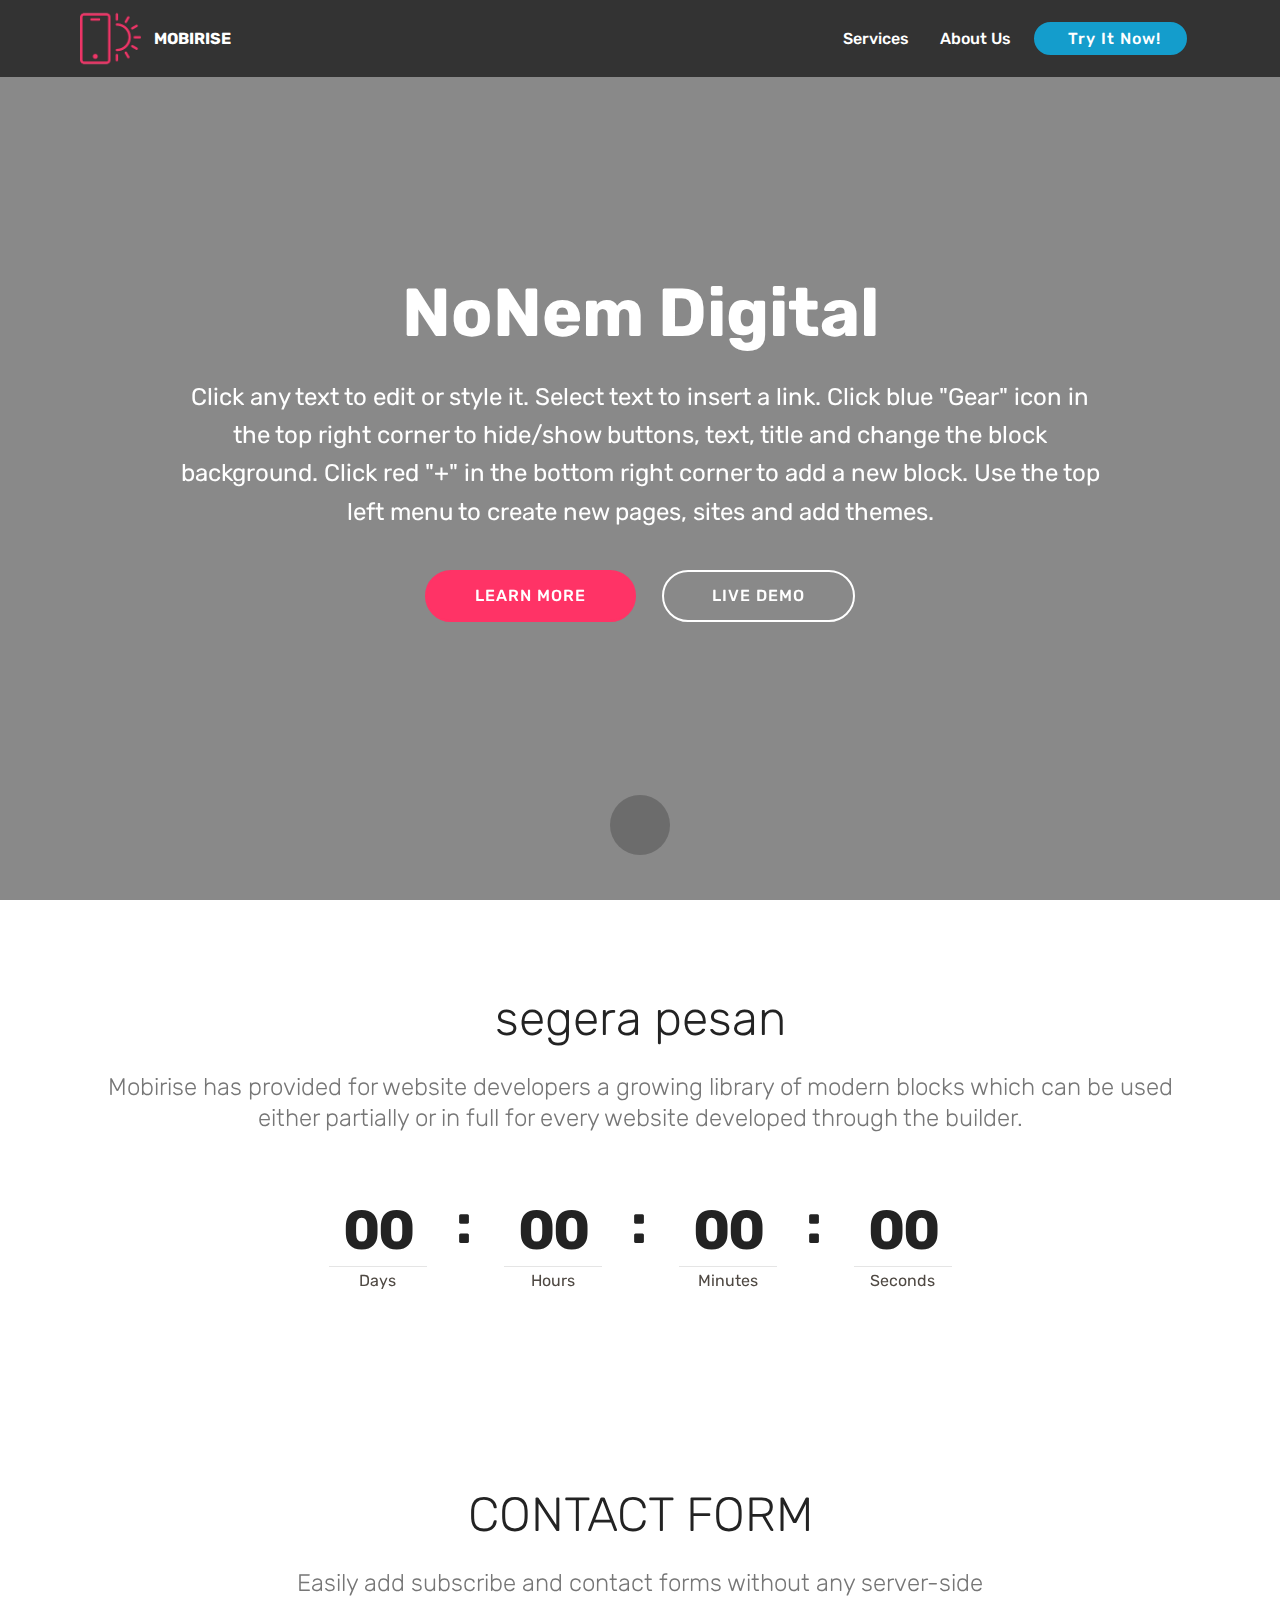
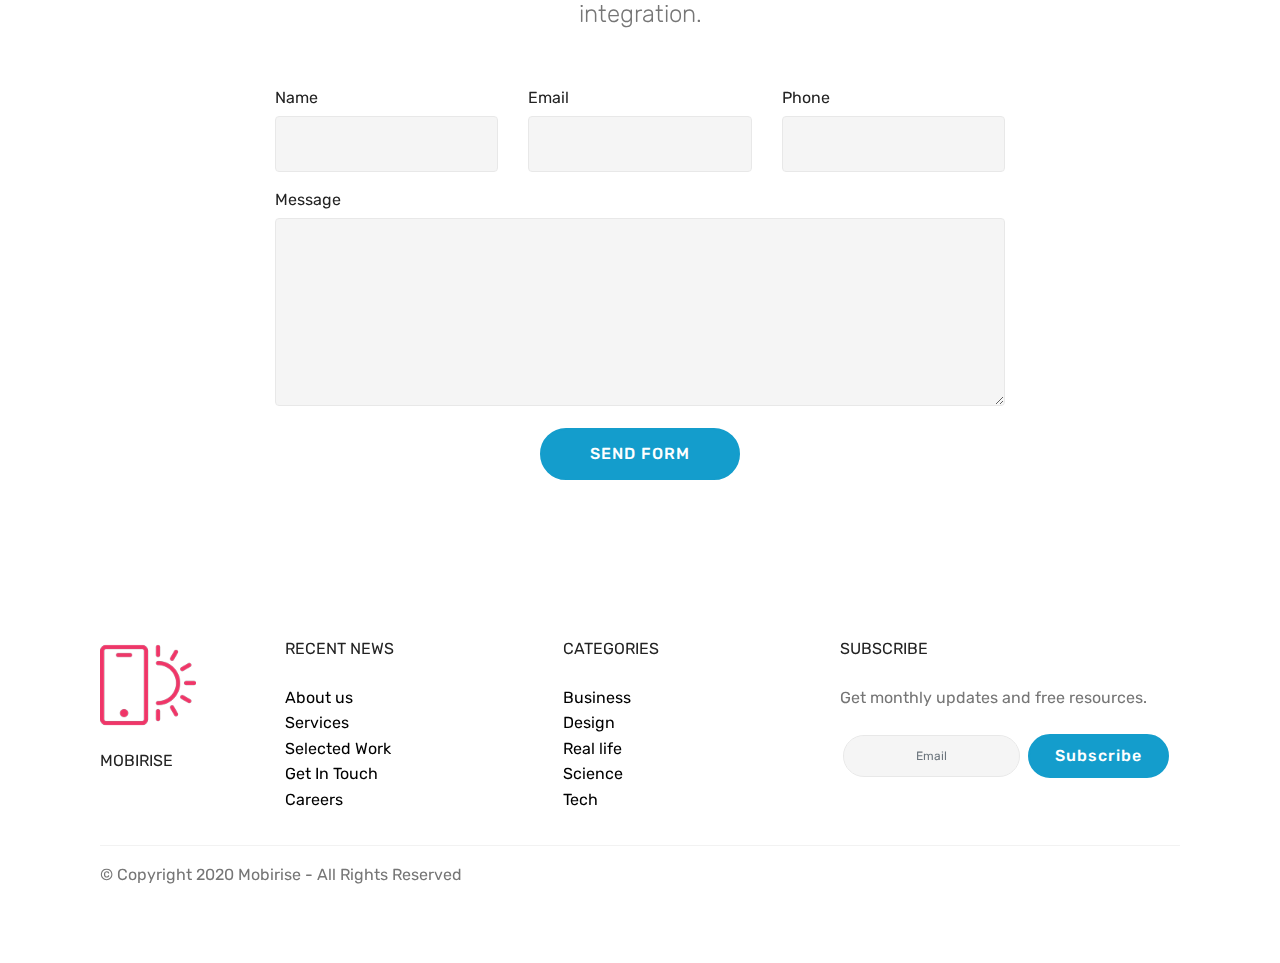
==== commit b7d19351: "create github pages" ====
--- a/page1.html
+++ b/page1.html
@@ -11,13 +11,11 @@
   
   
   <title>Page 1</title>
-  <link rel="stylesheet" href="assets/web/assets/mobirise-icons/mobirise-icons.css">
   <link rel="stylesheet" href="assets/bootstrap/css/bootstrap.min.css">
   <link rel="stylesheet" href="assets/bootstrap/css/bootstrap-grid.min.css">
   <link rel="stylesheet" href="assets/bootstrap/css/bootstrap-reboot.min.css">
-  <link rel="stylesheet" href="assets/socicon/css/styles.css">
+  <link rel="stylesheet" href="assets/tether/tether.min.css">
   <link rel="stylesheet" href="assets/dropdown/css/style.css">
-  <link rel="stylesheet" href="assets/tether/tether.min.css">
   <link rel="stylesheet" href="assets/theme/css/style.css">
   <link rel="preload" as="style" href="assets/mobirise/css/mbr-additional.css"><link rel="stylesheet" href="assets/mobirise/css/mbr-additional.css" type="text/css">
   
@@ -77,7 +75,7 @@
     </nav>
 </section>
 
-<section class="engine"><a href="https://mobirise.info/b">how to create your own site</a></section><section class="cid-s3CslXfjTZ mbr-fullscreen mbr-parallax-background" id="header2-6">
+<section class="engine"><a href="https://mobirise.info/u">bootstrap website templates</a></section><section class="cid-s3CslXfjTZ mbr-fullscreen mbr-parallax-background" id="header2-6">
 
     
 
@@ -147,7 +145,7 @@
         <div class="row justify-content-center">
             <div class="media-container-column col-lg-8" data-form-type="formoid">
                 <!---Formbuilder Form--->
-                <form action="https://mobirise.com/" method="POST" class="mbr-form form-with-styler" data-form-title="Mobirise Form"><input type="hidden" name="email" data-form-email="true" value="zyRpjRSwq7z6ckRcwgj9XfsEqenbpEf2y2QhFOhq/Bpfazd6ayBT4eT49wHnHHHVhZKgVEnAhcqrlJTTRZtDHZ6yR0eyp0aX19JaX09SAzEhAl5ncO8k4yn1ZEMr05nM">
+                <form action="https://mobirise.com/" method="POST" class="mbr-form form-with-styler" data-form-title="Mobirise Form"><input type="hidden" name="email" data-form-email="true" value="448zAZFbYXu8QRejmI5BYe/2p7+LcI1FUHz3J3zCVsaEWIsX2KSsPPdLqd2qjmlzX/IXFWzboTJtepISWlCf7lWQ7FhvdQP7H03F7fh1jeI5B3oU/vkLriA/1XWW8SCV">
                     <div class="row">
                         <div hidden="hidden" data-form-alert="" class="alert alert-success col-12">Thanks for filling out the form!</div>
                         <div hidden="hidden" data-form-alert-danger="" class="alert alert-danger col-12">
@@ -231,7 +229,7 @@
                 </p>
                 <div class="media-container-column" data-form-type="formoid">
                     <!---Formbuilder Form--->
-                    <form action="https://mobirise.com/" method="POST" class="mbr-form form-with-styler" data-form-title="Mobirise Form"><input type="hidden" name="email" data-form-email="true" value="ptaBwuyD7sQtMqStVOl0SNspJYKe7ZAe8qf35fzjCS8QLwzj+2Q/7CjHlx+xq8BvpkjmzATmeIbjKarIG4g/hcobfqcEn7sCeLxltIveOCe/1Ono3Xk16jfixWycj35M">
+                    <form action="https://mobirise.com/" method="POST" class="mbr-form form-with-styler" data-form-title="Mobirise Form"><input type="hidden" name="email" data-form-email="true" value="udDd7bU4W0bOYyZtwkNj4xYpoZ+2XgEt98dWxf7aKKdnB969p+KVpnh2JWOCBoeAmkmwVzGVCOuZ67GcTYPsftC/3cAK6SYMj6ZQuLg0txdicNI/qXDW/fQArm7HctOe">
                         <div class="row form-inline justify-content-center">
                             <div hidden="hidden" data-form-alert="" class="alert alert-success col-12">Thanks for filling out the form!</div>
                             <div hidden="hidden" data-form-alert-danger="" class="alert alert-danger col-12">
@@ -305,13 +303,13 @@
   <script src="assets/web/assets/jquery/jquery.min.js"></script>
   <script src="assets/popper/popper.min.js"></script>
   <script src="assets/bootstrap/js/bootstrap.min.js"></script>
+  <script src="assets/tether/tether.min.js"></script>
+  <script src="assets/countdown/jquery.countdown.min.js"></script>
   <script src="assets/smoothscroll/smooth-scroll.js"></script>
   <script src="assets/dropdown/js/nav-dropdown.js"></script>
   <script src="assets/dropdown/js/navbar-dropdown.js"></script>
   <script src="assets/touchswipe/jquery.touch-swipe.min.js"></script>
   <script src="assets/parallax/jarallax.min.js"></script>
-  <script src="assets/countdown/jquery.countdown.min.js"></script>
-  <script src="assets/tether/tether.min.js"></script>
   <script src="assets/theme/js/script.js"></script>
   <script src="assets/formoid/formoid.min.js"></script>
   
--- a/assets/mobirise/css/mbr-additional.css
+++ b/assets/mobirise/css/mbr-additional.css
@@ -1092,7 +1092,7 @@
   color: #c1c1c1 !important;
 }
 .cid-qTkA127IK8 {
-  background-image: url("../../../assets/images/background4.jpg");
+  background-image: url("../../../assets/images/background40.jpg");
 }
 .cid-qTkAaeaxX5 {
   padding-top: 60px;
@@ -1227,7 +1227,7 @@
   min-height: 188px;
 }
 .cid-s3KbQXMlgh {
-  background-image: url("../../../assets/images/background4.jpg");
+  background-image: url("../../../assets/images/background40.jpg");
 }
 .cid-qTkzRZLJNu .navbar {
   padding: .5rem 0;
@@ -1610,8 +1610,527 @@
 .cid-qTkzRZLJNu .dropdown-item:hover {
   color: #c1c1c1 !important;
 }
+.cid-qTkA127IK8 {
+  background-image: url("../../../assets/images/background40.jpg");
+}
+.cid-qTkAaeaxX5 {
+  padding-top: 60px;
+  padding-bottom: 60px;
+  background-color: #2e2e2e;
+}
+@media (max-width: 767px) {
+  .cid-qTkAaeaxX5 .content {
+    text-align: center;
+  }
+  .cid-qTkAaeaxX5 .content > div:not(:last-child) {
+    margin-bottom: 2rem;
+  }
+}
+@media (max-width: 767px) {
+  .cid-qTkAaeaxX5 .media-wrap {
+    margin-bottom: 1rem;
+  }
+}
+.cid-qTkAaeaxX5 .media-wrap .mbr-iconfont-logo {
+  font-size: 7.5rem;
+  color: #f36;
+}
+.cid-qTkAaeaxX5 .media-wrap img {
+  height: 6rem;
+}
+@media (max-width: 767px) {
+  .cid-qTkAaeaxX5 .footer-lower .copyright {
+    margin-bottom: 1rem;
+    text-align: center;
+  }
+}
+.cid-qTkAaeaxX5 .footer-lower hr {
+  margin: 1rem 0;
+  border-color: #fff;
+  opacity: .05;
+}
+.cid-qTkAaeaxX5 .footer-lower .social-list {
+  padding-left: 0;
+  margin-bottom: 0;
+  list-style: none;
+  display: flex;
+  flex-wrap: wrap;
+  justify-content: flex-end;
+  -webkit-justify-content: flex-end;
+}
+.cid-qTkAaeaxX5 .footer-lower .social-list .mbr-iconfont-social {
+  font-size: 1.3rem;
+  color: #fff;
+}
+.cid-qTkAaeaxX5 .footer-lower .social-list .soc-item {
+  margin: 0 .5rem;
+}
+.cid-qTkAaeaxX5 .footer-lower .social-list a {
+  margin: 0;
+  opacity: .5;
+  -webkit-transition: .2s linear;
+  transition: .2s linear;
+}
+.cid-qTkAaeaxX5 .footer-lower .social-list a:hover {
+  opacity: 1;
+}
+@media (max-width: 767px) {
+  .cid-qTkAaeaxX5 .footer-lower .social-list {
+    justify-content: center;
+    -webkit-justify-content: center;
+  }
+}
+.cid-s3KbUiP70d {
+  padding-top: 30px;
+  padding-bottom: 30px;
+  background-color: #ffffff;
+}
+.cid-s3KbUiP70d .line {
+  background-color: #149dcc;
+  color: #149dcc;
+  align: center;
+  height: 2px;
+  margin: 0 auto;
+}
+.cid-s3KbUiP70d .section-text {
+  padding: 2rem 0;
+}
+.cid-s3KbUiP70d .inner-container {
+  margin: 0 auto;
+}
+@media (max-width: 768px) {
+  .cid-s3KbUiP70d .inner-container {
+    width: 100% !important;
+  }
+}
+.cid-s3C95dRgwd {
+  padding-top: 90px;
+  padding-bottom: 90px;
+  background-color: #ffffff;
+}
+.cid-s3C95dRgwd .title {
+  margin-bottom: 2rem;
+}
+.cid-s3C95dRgwd .mbr-section-subtitle {
+  color: #767676;
+}
+.cid-s3C95dRgwd a:not([href]):not([tabindex]) {
+  color: #fff;
+  border-radius: 3px;
+}
+.cid-s3C95dRgwd a.btn-white:not([href]):not([tabindex]) {
+  color: #333;
+}
+.cid-s3C95dRgwd textarea.form-control {
+  min-height: 188px;
+}
+.cid-s3C95CKjWG {
+  padding-top: 90px;
+  padding-bottom: 90px;
+  background-color: #ffffff;
+}
+.cid-s3C95CKjWG .title {
+  margin-bottom: 2rem;
+}
+.cid-s3C95CKjWG .mbr-section-subtitle {
+  color: #767676;
+}
+.cid-s3C95CKjWG a:not([href]):not([tabindex]) {
+  color: #fff;
+  border-radius: 3px;
+}
+.cid-s3C95CKjWG a.btn-white:not([href]):not([tabindex]) {
+  color: #333;
+}
+.cid-s3C95CKjWG textarea.form-control {
+  min-height: 188px;
+}
+.cid-s3KbQXMlgh {
+  background-image: url("../../../assets/images/background40.jpg");
+}
+.cid-qTkzRZLJNu .navbar {
+  padding: .5rem 0;
+  background: #333333;
+  transition: none;
+  min-height: 77px;
+}
+.cid-qTkzRZLJNu .navbar-dropdown.bg-color.transparent.opened {
+  background: #333333;
+}
+.cid-qTkzRZLJNu a {
+  font-style: normal;
+}
+.cid-qTkzRZLJNu .nav-item span {
+  padding-right: 0.4em;
+  line-height: 0.5em;
+  vertical-align: text-bottom;
+  position: relative;
+  text-decoration: none;
+}
+.cid-qTkzRZLJNu .nav-item a {
+  display: flex;
+  align-items: center;
+  justify-content: center;
+  padding: 0.7rem 0 !important;
+  margin: 0rem .65rem !important;
+}
+.cid-qTkzRZLJNu .nav-item:focus,
+.cid-qTkzRZLJNu .nav-link:focus {
+  outline: none;
+}
+.cid-qTkzRZLJNu .btn {
+  padding: 0.4rem 1.5rem;
+  display: inline-flex;
+  align-items: center;
+}
+.cid-qTkzRZLJNu .btn .mbr-iconfont {
+  font-size: 1.6rem;
+}
+.cid-qTkzRZLJNu .menu-logo {
+  margin-right: auto;
+}
+.cid-qTkzRZLJNu .menu-logo .navbar-brand {
+  display: flex;
+  margin-left: 5rem;
+  padding: 0;
+  transition: padding .2s;
+  min-height: 3.8rem;
+  align-items: center;
+}
+.cid-qTkzRZLJNu .menu-logo .navbar-brand .navbar-caption-wrap {
+  display: -webkit-flex;
+  -webkit-align-items: center;
+  align-items: center;
+  word-break: break-word;
+  min-width: 7rem;
+  margin: .3rem 0;
+}
+.cid-qTkzRZLJNu .menu-logo .navbar-brand .navbar-caption-wrap .navbar-caption {
+  line-height: 1.2rem !important;
+  padding-right: 2rem;
+}
+.cid-qTkzRZLJNu .menu-logo .navbar-brand .navbar-logo {
+  font-size: 4rem;
+  transition: font-size 0.25s;
+}
+.cid-qTkzRZLJNu .menu-logo .navbar-brand .navbar-logo img {
+  display: flex;
+}
+.cid-qTkzRZLJNu .menu-logo .navbar-brand .navbar-logo .mbr-iconfont {
+  transition: font-size 0.25s;
+}
+.cid-qTkzRZLJNu .navbar-toggleable-sm .navbar-collapse {
+  justify-content: flex-end;
+  -webkit-justify-content: flex-end;
+  padding-right: 5rem;
+  width: auto;
+}
+.cid-qTkzRZLJNu .navbar-toggleable-sm .navbar-collapse .navbar-nav {
+  flex-wrap: wrap;
+  -webkit-flex-wrap: wrap;
+  padding-left: 0;
+}
+.cid-qTkzRZLJNu .navbar-toggleable-sm .navbar-collapse .navbar-nav .nav-item {
+  -webkit-align-self: center;
+  align-self: center;
+}
+.cid-qTkzRZLJNu .navbar-toggleable-sm .navbar-collapse .navbar-buttons {
+  padding-left: 0;
+  padding-bottom: 0;
+}
+.cid-qTkzRZLJNu .dropdown .dropdown-menu {
+  background: #333333;
+  display: none;
+  position: absolute;
+  min-width: 5rem;
+  padding-top: 1.4rem;
+  padding-bottom: 1.4rem;
+  text-align: left;
+}
+.cid-qTkzRZLJNu .dropdown .dropdown-menu .dropdown-item {
+  width: auto;
+  padding: 0.235em 1.5385em 0.235em 1.5385em !important;
+}
+.cid-qTkzRZLJNu .dropdown .dropdown-menu .dropdown-item::after {
+  right: 0.5rem;
+}
+.cid-qTkzRZLJNu .dropdown .dropdown-menu .dropdown-submenu {
+  margin: 0;
+}
+.cid-qTkzRZLJNu .dropdown.open > .dropdown-menu {
+  display: block;
+}
+.cid-qTkzRZLJNu .navbar-toggleable-sm.opened:after {
+  position: absolute;
+  width: 100vw;
+  height: 100vh;
+  content: '';
+  background-color: rgba(0, 0, 0, 0.1);
+  left: 0;
+  bottom: 0;
+  transform: translateY(100%);
+  -webkit-transform: translateY(100%);
+  z-index: 1000;
+}
+.cid-qTkzRZLJNu .navbar.navbar-short {
+  min-height: 60px;
+  transition: all .2s;
+}
+.cid-qTkzRZLJNu .navbar.navbar-short .navbar-toggler-right {
+  top: 20px;
+}
+.cid-qTkzRZLJNu .navbar.navbar-short .navbar-logo a {
+  font-size: 2.5rem !important;
+  line-height: 2.5rem;
+  transition: font-size 0.25s;
+}
+.cid-qTkzRZLJNu .navbar.navbar-short .navbar-logo a .mbr-iconfont {
+  font-size: 2.5rem !important;
+}
+.cid-qTkzRZLJNu .navbar.navbar-short .navbar-logo a img {
+  height: 3rem !important;
+}
+.cid-qTkzRZLJNu .navbar.navbar-short .navbar-brand {
+  min-height: 3rem;
+}
+.cid-qTkzRZLJNu button.navbar-toggler {
+  width: 31px;
+  height: 18px;
+  cursor: pointer;
+  transition: all .2s;
+  top: 1.5rem;
+  right: 1rem;
+}
+.cid-qTkzRZLJNu button.navbar-toggler:focus {
+  outline: none;
+}
+.cid-qTkzRZLJNu button.navbar-toggler .hamburger span {
+  position: absolute;
+  right: 0;
+  width: 30px;
+  height: 2px;
+  border-right: 5px;
+  background-color: #ffffff;
+}
+.cid-qTkzRZLJNu button.navbar-toggler .hamburger span:nth-child(1) {
+  top: 0;
+  transition: all .2s;
+}
+.cid-qTkzRZLJNu button.navbar-toggler .hamburger span:nth-child(2) {
+  top: 8px;
+  transition: all .15s;
+}
+.cid-qTkzRZLJNu button.navbar-toggler .hamburger span:nth-child(3) {
+  top: 8px;
+  transition: all .15s;
+}
+.cid-qTkzRZLJNu button.navbar-toggler .hamburger span:nth-child(4) {
+  top: 16px;
+  transition: all .2s;
+}
+.cid-qTkzRZLJNu nav.opened .hamburger span:nth-child(1) {
+  top: 8px;
+  width: 0;
+  opacity: 0;
+  right: 50%;
+  transition: all .2s;
+}
+.cid-qTkzRZLJNu nav.opened .hamburger span:nth-child(2) {
+  -webkit-transform: rotate(45deg);
+  transform: rotate(45deg);
+  transition: all .25s;
+}
+.cid-qTkzRZLJNu nav.opened .hamburger span:nth-child(3) {
+  -webkit-transform: rotate(-45deg);
+  transform: rotate(-45deg);
+  transition: all .25s;
+}
+.cid-qTkzRZLJNu nav.opened .hamburger span:nth-child(4) {
+  top: 8px;
+  width: 0;
+  opacity: 0;
+  right: 50%;
+  transition: all .2s;
+}
+.cid-qTkzRZLJNu .collapsed.navbar-expand {
+  flex-direction: column;
+}
+.cid-qTkzRZLJNu .collapsed .btn {
+  display: flex;
+}
+.cid-qTkzRZLJNu .collapsed .navbar-collapse {
+  display: none !important;
+  padding-right: 0 !important;
+}
+.cid-qTkzRZLJNu .collapsed .navbar-collapse.collapsing,
+.cid-qTkzRZLJNu .collapsed .navbar-collapse.show {
+  display: block !important;
+}
+.cid-qTkzRZLJNu .collapsed .navbar-collapse.collapsing .navbar-nav,
+.cid-qTkzRZLJNu .collapsed .navbar-collapse.show .navbar-nav {
+  display: block;
+  text-align: center;
+}
+.cid-qTkzRZLJNu .collapsed .navbar-collapse.collapsing .navbar-nav .nav-item,
+.cid-qTkzRZLJNu .collapsed .navbar-collapse.show .navbar-nav .nav-item {
+  clear: both;
+}
+.cid-qTkzRZLJNu .collapsed .navbar-collapse.collapsing .navbar-buttons,
+.cid-qTkzRZLJNu .collapsed .navbar-collapse.show .navbar-buttons {
+  text-align: center;
+}
+.cid-qTkzRZLJNu .collapsed .navbar-collapse.collapsing .navbar-buttons:last-child,
+.cid-qTkzRZLJNu .collapsed .navbar-collapse.show .navbar-buttons:last-child {
+  margin-bottom: 1rem;
+}
+.cid-qTkzRZLJNu .collapsed button.navbar-toggler {
+  display: block;
+}
+.cid-qTkzRZLJNu .collapsed .navbar-brand {
+  margin-left: 1rem !important;
+}
+.cid-qTkzRZLJNu .collapsed .navbar-toggleable-sm {
+  flex-direction: column;
+  -webkit-flex-direction: column;
+}
+.cid-qTkzRZLJNu .collapsed .dropdown .dropdown-menu {
+  width: 100%;
+  text-align: center;
+  position: relative;
+  opacity: 0;
+  display: block;
+  height: 0;
+  visibility: hidden;
+  padding: 0;
+  transition-duration: .5s;
+  transition-property: opacity,padding,height;
+}
+.cid-qTkzRZLJNu .collapsed .dropdown.open > .dropdown-menu {
+  position: relative;
+  opacity: 1;
+  height: auto;
+  padding: 1.4rem 0;
+  visibility: visible;
+}
+.cid-qTkzRZLJNu .collapsed .dropdown .dropdown-submenu {
+  left: 0;
+  text-align: center;
+  width: 100%;
+}
+.cid-qTkzRZLJNu .collapsed .dropdown .dropdown-toggle[data-toggle="dropdown-submenu"]::after {
+  margin-top: 0;
+  position: inherit;
+  right: 0;
+  top: 50%;
+  display: inline-block;
+  width: 0;
+  height: 0;
+  margin-left: .3em;
+  vertical-align: middle;
+  content: "";
+  border-top: .30em solid;
+  border-right: .30em solid transparent;
+  border-left: .30em solid transparent;
+}
+@media (max-width: 991px) {
+  .cid-qTkzRZLJNu .navbar-expand {
+    flex-direction: column;
+  }
+  .cid-qTkzRZLJNu img {
+    height: 3.8rem !important;
+  }
+  .cid-qTkzRZLJNu .btn {
+    display: flex;
+  }
+  .cid-qTkzRZLJNu button.navbar-toggler {
+    display: block;
+  }
+  .cid-qTkzRZLJNu .navbar-brand {
+    margin-left: 1rem !important;
+  }
+  .cid-qTkzRZLJNu .navbar-toggleable-sm {
+    flex-direction: column;
+    -webkit-flex-direction: column;
+  }
+  .cid-qTkzRZLJNu .navbar-collapse {
+    display: none !important;
+    padding-right: 0 !important;
+  }
+  .cid-qTkzRZLJNu .navbar-collapse.collapsing,
+  .cid-qTkzRZLJNu .navbar-collapse.show {
+    display: block !important;
+  }
+  .cid-qTkzRZLJNu .navbar-collapse.collapsing .navbar-nav,
+  .cid-qTkzRZLJNu .navbar-collapse.show .navbar-nav {
+    display: block;
+    text-align: center;
+  }
+  .cid-qTkzRZLJNu .navbar-collapse.collapsing .navbar-nav .nav-item,
+  .cid-qTkzRZLJNu .navbar-collapse.show .navbar-nav .nav-item {
+    clear: both;
+  }
+  .cid-qTkzRZLJNu .navbar-collapse.collapsing .navbar-buttons,
+  .cid-qTkzRZLJNu .navbar-collapse.show .navbar-buttons {
+    text-align: center;
+  }
+  .cid-qTkzRZLJNu .navbar-collapse.collapsing .navbar-buttons:last-child,
+  .cid-qTkzRZLJNu .navbar-collapse.show .navbar-buttons:last-child {
+    margin-bottom: 1rem;
+  }
+  .cid-qTkzRZLJNu .dropdown .dropdown-menu {
+    width: 100%;
+    text-align: center;
+    position: relative;
+    opacity: 0;
+    display: block;
+    height: 0;
+    visibility: hidden;
+    padding: 0;
+    transition-duration: .5s;
+    transition-property: opacity,padding,height;
+  }
+  .cid-qTkzRZLJNu .dropdown.open > .dropdown-menu {
+    position: relative;
+    opacity: 1;
+    height: auto;
+    padding: 1.4rem 0;
+    visibility: visible;
+  }
+  .cid-qTkzRZLJNu .dropdown .dropdown-submenu {
+    left: 0;
+    text-align: center;
+    width: 100%;
+  }
+  .cid-qTkzRZLJNu .dropdown .dropdown-toggle[data-toggle="dropdown-submenu"]::after {
+    margin-top: 0;
+    position: inherit;
+    right: 0;
+    top: 50%;
+    display: inline-block;
+    width: 0;
+    height: 0;
+    margin-left: .3em;
+    vertical-align: middle;
+    content: "";
+    border-top: .30em solid;
+    border-right: .30em solid transparent;
+    border-left: .30em solid transparent;
+  }
+}
+@media (min-width: 767px) {
+  .cid-qTkzRZLJNu .menu-logo {
+    flex-shrink: 0;
+  }
+}
+.cid-qTkzRZLJNu .navbar-collapse {
+  flex-basis: auto;
+}
+.cid-qTkzRZLJNu .nav-link:hover,
+.cid-qTkzRZLJNu .dropdown-item:hover {
+  color: #c1c1c1 !important;
+}
 .cid-s3CslXfjTZ {
-  background-image: url("../../../assets/images/background4.jpg");
+  background-image: url("../../../assets/images/background40.jpg");
 }
 .cid-s3CsFwbkUY {
   padding-top: 90px;
@@ -1818,3 +2337,592 @@
     margin: 0;
   }
 }
+.cid-qTkzRZLJNu .navbar {
+  padding: .5rem 0;
+  background: #333333;
+  transition: none;
+  min-height: 77px;
+}
+.cid-qTkzRZLJNu .navbar-dropdown.bg-color.transparent.opened {
+  background: #333333;
+}
+.cid-qTkzRZLJNu a {
+  font-style: normal;
+}
+.cid-qTkzRZLJNu .nav-item span {
+  padding-right: 0.4em;
+  line-height: 0.5em;
+  vertical-align: text-bottom;
+  position: relative;
+  text-decoration: none;
+}
+.cid-qTkzRZLJNu .nav-item a {
+  display: flex;
+  align-items: center;
+  justify-content: center;
+  padding: 0.7rem 0 !important;
+  margin: 0rem .65rem !important;
+}
+.cid-qTkzRZLJNu .nav-item:focus,
+.cid-qTkzRZLJNu .nav-link:focus {
+  outline: none;
+}
+.cid-qTkzRZLJNu .btn {
+  padding: 0.4rem 1.5rem;
+  display: inline-flex;
+  align-items: center;
+}
+.cid-qTkzRZLJNu .btn .mbr-iconfont {
+  font-size: 1.6rem;
+}
+.cid-qTkzRZLJNu .menu-logo {
+  margin-right: auto;
+}
+.cid-qTkzRZLJNu .menu-logo .navbar-brand {
+  display: flex;
+  margin-left: 5rem;
+  padding: 0;
+  transition: padding .2s;
+  min-height: 3.8rem;
+  align-items: center;
+}
+.cid-qTkzRZLJNu .menu-logo .navbar-brand .navbar-caption-wrap {
+  display: -webkit-flex;
+  -webkit-align-items: center;
+  align-items: center;
+  word-break: break-word;
+  min-width: 7rem;
+  margin: .3rem 0;
+}
+.cid-qTkzRZLJNu .menu-logo .navbar-brand .navbar-caption-wrap .navbar-caption {
+  line-height: 1.2rem !important;
+  padding-right: 2rem;
+}
+.cid-qTkzRZLJNu .menu-logo .navbar-brand .navbar-logo {
+  font-size: 4rem;
+  transition: font-size 0.25s;
+}
+.cid-qTkzRZLJNu .menu-logo .navbar-brand .navbar-logo img {
+  display: flex;
+}
+.cid-qTkzRZLJNu .menu-logo .navbar-brand .navbar-logo .mbr-iconfont {
+  transition: font-size 0.25s;
+}
+.cid-qTkzRZLJNu .navbar-toggleable-sm .navbar-collapse {
+  justify-content: flex-end;
+  -webkit-justify-content: flex-end;
+  padding-right: 5rem;
+  width: auto;
+}
+.cid-qTkzRZLJNu .navbar-toggleable-sm .navbar-collapse .navbar-nav {
+  flex-wrap: wrap;
+  -webkit-flex-wrap: wrap;
+  padding-left: 0;
+}
+.cid-qTkzRZLJNu .navbar-toggleable-sm .navbar-collapse .navbar-nav .nav-item {
+  -webkit-align-self: center;
+  align-self: center;
+}
+.cid-qTkzRZLJNu .navbar-toggleable-sm .navbar-collapse .navbar-buttons {
+  padding-left: 0;
+  padding-bottom: 0;
+}
+.cid-qTkzRZLJNu .dropdown .dropdown-menu {
+  background: #333333;
+  display: none;
+  position: absolute;
+  min-width: 5rem;
+  padding-top: 1.4rem;
+  padding-bottom: 1.4rem;
+  text-align: left;
+}
+.cid-qTkzRZLJNu .dropdown .dropdown-menu .dropdown-item {
+  width: auto;
+  padding: 0.235em 1.5385em 0.235em 1.5385em !important;
+}
+.cid-qTkzRZLJNu .dropdown .dropdown-menu .dropdown-item::after {
+  right: 0.5rem;
+}
+.cid-qTkzRZLJNu .dropdown .dropdown-menu .dropdown-submenu {
+  margin: 0;
+}
+.cid-qTkzRZLJNu .dropdown.open > .dropdown-menu {
+  display: block;
+}
+.cid-qTkzRZLJNu .navbar-toggleable-sm.opened:after {
+  position: absolute;
+  width: 100vw;
+  height: 100vh;
+  content: '';
+  background-color: rgba(0, 0, 0, 0.1);
+  left: 0;
+  bottom: 0;
+  transform: translateY(100%);
+  -webkit-transform: translateY(100%);
+  z-index: 1000;
+}
+.cid-qTkzRZLJNu .navbar.navbar-short {
+  min-height: 60px;
+  transition: all .2s;
+}
+.cid-qTkzRZLJNu .navbar.navbar-short .navbar-toggler-right {
+  top: 20px;
+}
+.cid-qTkzRZLJNu .navbar.navbar-short .navbar-logo a {
+  font-size: 2.5rem !important;
+  line-height: 2.5rem;
+  transition: font-size 0.25s;
+}
+.cid-qTkzRZLJNu .navbar.navbar-short .navbar-logo a .mbr-iconfont {
+  font-size: 2.5rem !important;
+}
+.cid-qTkzRZLJNu .navbar.navbar-short .navbar-logo a img {
+  height: 3rem !important;
+}
+.cid-qTkzRZLJNu .navbar.navbar-short .navbar-brand {
+  min-height: 3rem;
+}
+.cid-qTkzRZLJNu button.navbar-toggler {
+  width: 31px;
+  height: 18px;
+  cursor: pointer;
+  transition: all .2s;
+  top: 1.5rem;
+  right: 1rem;
+}
+.cid-qTkzRZLJNu button.navbar-toggler:focus {
+  outline: none;
+}
+.cid-qTkzRZLJNu button.navbar-toggler .hamburger span {
+  position: absolute;
+  right: 0;
+  width: 30px;
+  height: 2px;
+  border-right: 5px;
+  background-color: #ffffff;
+}
+.cid-qTkzRZLJNu button.navbar-toggler .hamburger span:nth-child(1) {
+  top: 0;
+  transition: all .2s;
+}
+.cid-qTkzRZLJNu button.navbar-toggler .hamburger span:nth-child(2) {
+  top: 8px;
+  transition: all .15s;
+}
+.cid-qTkzRZLJNu button.navbar-toggler .hamburger span:nth-child(3) {
+  top: 8px;
+  transition: all .15s;
+}
+.cid-qTkzRZLJNu button.navbar-toggler .hamburger span:nth-child(4) {
+  top: 16px;
+  transition: all .2s;
+}
+.cid-qTkzRZLJNu nav.opened .hamburger span:nth-child(1) {
+  top: 8px;
+  width: 0;
+  opacity: 0;
+  right: 50%;
+  transition: all .2s;
+}
+.cid-qTkzRZLJNu nav.opened .hamburger span:nth-child(2) {
+  -webkit-transform: rotate(45deg);
+  transform: rotate(45deg);
+  transition: all .25s;
+}
+.cid-qTkzRZLJNu nav.opened .hamburger span:nth-child(3) {
+  -webkit-transform: rotate(-45deg);
+  transform: rotate(-45deg);
+  transition: all .25s;
+}
+.cid-qTkzRZLJNu nav.opened .hamburger span:nth-child(4) {
+  top: 8px;
+  width: 0;
+  opacity: 0;
+  right: 50%;
+  transition: all .2s;
+}
+.cid-qTkzRZLJNu .collapsed.navbar-expand {
+  flex-direction: column;
+}
+.cid-qTkzRZLJNu .collapsed .btn {
+  display: flex;
+}
+.cid-qTkzRZLJNu .collapsed .navbar-collapse {
+  display: none !important;
+  padding-right: 0 !important;
+}
+.cid-qTkzRZLJNu .collapsed .navbar-collapse.collapsing,
+.cid-qTkzRZLJNu .collapsed .navbar-collapse.show {
+  display: block !important;
+}
+.cid-qTkzRZLJNu .collapsed .navbar-collapse.collapsing .navbar-nav,
+.cid-qTkzRZLJNu .collapsed .navbar-collapse.show .navbar-nav {
+  display: block;
+  text-align: center;
+}
+.cid-qTkzRZLJNu .collapsed .navbar-collapse.collapsing .navbar-nav .nav-item,
+.cid-qTkzRZLJNu .collapsed .navbar-collapse.show .navbar-nav .nav-item {
+  clear: both;
+}
+.cid-qTkzRZLJNu .collapsed .navbar-collapse.collapsing .navbar-buttons,
+.cid-qTkzRZLJNu .collapsed .navbar-collapse.show .navbar-buttons {
+  text-align: center;
+}
+.cid-qTkzRZLJNu .collapsed .navbar-collapse.collapsing .navbar-buttons:last-child,
+.cid-qTkzRZLJNu .collapsed .navbar-collapse.show .navbar-buttons:last-child {
+  margin-bottom: 1rem;
+}
+.cid-qTkzRZLJNu .collapsed button.navbar-toggler {
+  display: block;
+}
+.cid-qTkzRZLJNu .collapsed .navbar-brand {
+  margin-left: 1rem !important;
+}
+.cid-qTkzRZLJNu .collapsed .navbar-toggleable-sm {
+  flex-direction: column;
+  -webkit-flex-direction: column;
+}
+.cid-qTkzRZLJNu .collapsed .dropdown .dropdown-menu {
+  width: 100%;
+  text-align: center;
+  position: relative;
+  opacity: 0;
+  display: block;
+  height: 0;
+  visibility: hidden;
+  padding: 0;
+  transition-duration: .5s;
+  transition-property: opacity,padding,height;
+}
+.cid-qTkzRZLJNu .collapsed .dropdown.open > .dropdown-menu {
+  position: relative;
+  opacity: 1;
+  height: auto;
+  padding: 1.4rem 0;
+  visibility: visible;
+}
+.cid-qTkzRZLJNu .collapsed .dropdown .dropdown-submenu {
+  left: 0;
+  text-align: center;
+  width: 100%;
+}
+.cid-qTkzRZLJNu .collapsed .dropdown .dropdown-toggle[data-toggle="dropdown-submenu"]::after {
+  margin-top: 0;
+  position: inherit;
+  right: 0;
+  top: 50%;
+  display: inline-block;
+  width: 0;
+  height: 0;
+  margin-left: .3em;
+  vertical-align: middle;
+  content: "";
+  border-top: .30em solid;
+  border-right: .30em solid transparent;
+  border-left: .30em solid transparent;
+}
+@media (max-width: 991px) {
+  .cid-qTkzRZLJNu .navbar-expand {
+    flex-direction: column;
+  }
+  .cid-qTkzRZLJNu img {
+    height: 3.8rem !important;
+  }
+  .cid-qTkzRZLJNu .btn {
+    display: flex;
+  }
+  .cid-qTkzRZLJNu button.navbar-toggler {
+    display: block;
+  }
+  .cid-qTkzRZLJNu .navbar-brand {
+    margin-left: 1rem !important;
+  }
+  .cid-qTkzRZLJNu .navbar-toggleable-sm {
+    flex-direction: column;
+    -webkit-flex-direction: column;
+  }
+  .cid-qTkzRZLJNu .navbar-collapse {
+    display: none !important;
+    padding-right: 0 !important;
+  }
+  .cid-qTkzRZLJNu .navbar-collapse.collapsing,
+  .cid-qTkzRZLJNu .navbar-collapse.show {
+    display: block !important;
+  }
+  .cid-qTkzRZLJNu .navbar-collapse.collapsing .navbar-nav,
+  .cid-qTkzRZLJNu .navbar-collapse.show .navbar-nav {
+    display: block;
+    text-align: center;
+  }
+  .cid-qTkzRZLJNu .navbar-collapse.collapsing .navbar-nav .nav-item,
+  .cid-qTkzRZLJNu .navbar-collapse.show .navbar-nav .nav-item {
+    clear: both;
+  }
+  .cid-qTkzRZLJNu .navbar-collapse.collapsing .navbar-buttons,
+  .cid-qTkzRZLJNu .navbar-collapse.show .navbar-buttons {
+    text-align: center;
+  }
+  .cid-qTkzRZLJNu .navbar-collapse.collapsing .navbar-buttons:last-child,
+  .cid-qTkzRZLJNu .navbar-collapse.show .navbar-buttons:last-child {
+    margin-bottom: 1rem;
+  }
+  .cid-qTkzRZLJNu .dropdown .dropdown-menu {
+    width: 100%;
+    text-align: center;
+    position: relative;
+    opacity: 0;
+    display: block;
+    height: 0;
+    visibility: hidden;
+    padding: 0;
+    transition-duration: .5s;
+    transition-property: opacity,padding,height;
+  }
+  .cid-qTkzRZLJNu .dropdown.open > .dropdown-menu {
+    position: relative;
+    opacity: 1;
+    height: auto;
+    padding: 1.4rem 0;
+    visibility: visible;
+  }
+  .cid-qTkzRZLJNu .dropdown .dropdown-submenu {
+    left: 0;
+    text-align: center;
+    width: 100%;
+  }
+  .cid-qTkzRZLJNu .dropdown .dropdown-toggle[data-toggle="dropdown-submenu"]::after {
+    margin-top: 0;
+    position: inherit;
+    right: 0;
+    top: 50%;
+    display: inline-block;
+    width: 0;
+    height: 0;
+    margin-left: .3em;
+    vertical-align: middle;
+    content: "";
+    border-top: .30em solid;
+    border-right: .30em solid transparent;
+    border-left: .30em solid transparent;
+  }
+}
+@media (min-width: 767px) {
+  .cid-qTkzRZLJNu .menu-logo {
+    flex-shrink: 0;
+  }
+}
+.cid-qTkzRZLJNu .navbar-collapse {
+  flex-basis: auto;
+}
+.cid-qTkzRZLJNu .nav-link:hover,
+.cid-qTkzRZLJNu .dropdown-item:hover {
+  color: #c1c1c1 !important;
+}
+.cid-s3CslXfjTZ {
+  background-image: url("../../../assets/images/background40.jpg");
+}
+.cid-s3CsFwbkUY {
+  padding-top: 90px;
+  padding-bottom: 90px;
+  background-color: #ffffff;
+}
+.cid-s3CsFwbkUY .mbr-section-subtitle {
+  color: #767676;
+  font-weight: 300;
+}
+.cid-s3CsFwbkUY .number-wrap {
+  color: #4f4943;
+  border-color: rgba(255, 255, 255, 0.15);
+  position: relative;
+  display: inline-block;
+  text-align: center;
+  padding: 5px 10px 13px 10px;
+  margin: 0;
+  min-width: 118px;
+  border-radius: 2px;
+  max-width: 100%;
+}
+.cid-s3CsFwbkUY .number {
+  font-style: normal;
+  font-weight: 700;
+  font-size: 55px;
+  text-transform: none;
+  letter-spacing: -2px;
+  word-spacing: 0;
+  line-height: 1.3;
+  color: #232323;
+}
+.cid-s3CsFwbkUY .period {
+  display: block;
+  padding-top: 2px;
+  border-top: 1px solid rgba(0, 0, 0, 0.1);
+}
+.cid-s3CsFwbkUY .dot {
+  position: absolute;
+  top: -10px;
+  right: -1em;
+  width: 1em;
+  display: block;
+  height: 83%;
+  overflow: hidden;
+  font-style: normal;
+  font-weight: 700;
+  font-size: 55px;
+  line-height: 89.65px;
+  text-transform: none;
+  letter-spacing: 0;
+  word-spacing: 0;
+  color: #232323;
+}
+.cid-s3CsFwbkUY .countdown-cont {
+  max-width: 700px;
+  margin: 0 auto;
+}
+@media (max-width: 768px) {
+  .cid-s3CsFwbkUY .dot {
+    display: none;
+  }
+}
+@media (max-width: 543px) {
+  .cid-s3CsFwbkUY .number-wrap {
+    margin-bottom: 15px;
+  }
+}
+@media (max-width: 550px) {
+  .cid-s3CsFwbkUY .col-xs-3 {
+    padding-left: 0;
+    padding-right: 0;
+    max-width: 25%;
+    flex: 0 0 25%;
+  }
+  .cid-s3CsFwbkUY .number-wrap {
+    min-width: auto;
+  }
+}
+@media (max-width: 440px) {
+  .cid-s3CsFwbkUY .number,
+  .cid-s3CsFwbkUY .dot {
+    font-size: 40px;
+  }
+}
+@media (max-width: 380px) {
+  .cid-s3CsFwbkUY .period {
+    font-size: 0.8rem;
+  }
+}
+.cid-s3CsYdwM9t {
+  padding-top: 90px;
+  padding-bottom: 90px;
+  background-color: #ffffff;
+}
+.cid-s3CsYdwM9t .title {
+  margin-bottom: 2rem;
+}
+.cid-s3CsYdwM9t .mbr-section-subtitle {
+  color: #767676;
+}
+.cid-s3CsYdwM9t a:not([href]):not([tabindex]) {
+  color: #fff;
+  border-radius: 3px;
+}
+.cid-s3CsYdwM9t a.btn-white:not([href]):not([tabindex]) {
+  color: #333;
+}
+.cid-s3CsYdwM9t textarea.form-control {
+  min-height: 188px;
+}
+.cid-s3Ct1SNOwL {
+  padding-top: 60px;
+  padding-bottom: 60px;
+  background-color: #ffffff;
+}
+.cid-s3Ct1SNOwL .form-text {
+  color: #767676;
+}
+@media (max-width: 767px) {
+  .cid-s3Ct1SNOwL .content {
+    text-align: center;
+  }
+  .cid-s3Ct1SNOwL .content > div:not(:last-child) {
+    margin-bottom: 2rem;
+  }
+}
+.cid-s3Ct1SNOwL .img-logo img {
+  height: 6rem;
+}
+.cid-s3Ct1SNOwL .form-group,
+.cid-s3Ct1SNOwL .input-group-btn {
+  padding: 0;
+}
+.cid-s3Ct1SNOwL .form-control {
+  font-size: .75rem;
+  text-align: center;
+  min-width: 150px;
+}
+.cid-s3Ct1SNOwL .input-group-btn .btn {
+  padding: .75rem 1.5625rem !important;
+  margin-left: .625rem;
+  text-transform: none;
+  color: #fff;
+  text-align: center;
+}
+.cid-s3Ct1SNOwL .copyright .mbr-text {
+  color: #767676;
+}
+@media (max-width: 767px) {
+  .cid-s3Ct1SNOwL .footer-lower .copyright {
+    margin-bottom: 1rem;
+    text-align: center;
+  }
+}
+.cid-s3Ct1SNOwL .footer-lower hr {
+  margin: 1rem 0;
+  border-color: #000;
+  opacity: .05;
+}
+.cid-s3Ct1SNOwL .footer-lower .social-list {
+  padding-left: 0;
+  margin-bottom: 0;
+  list-style: none;
+  display: flex;
+  -webkit-flex-wrap: wrap;
+  flex-wrap: wrap;
+  -webkit-justify-content: flex-end;
+  justify-content: flex-end;
+}
+.cid-s3Ct1SNOwL .footer-lower .social-list .mbr-iconfont-social {
+  font-size: 1.3rem;
+  color: #232323;
+}
+.cid-s3Ct1SNOwL .footer-lower .social-list .soc-item {
+  margin: 0 .5rem;
+}
+.cid-s3Ct1SNOwL .footer-lower .social-list a {
+  margin: 0;
+  opacity: .5;
+  -webkit-transition: .2s linear;
+  transition: .2s linear;
+}
+.cid-s3Ct1SNOwL .footer-lower .social-list a:hover {
+  opacity: 1;
+}
+@media (max-width: 767px) {
+  .cid-s3Ct1SNOwL .footer-lower .social-list {
+    -webkit-justify-content: center;
+    justify-content: center;
+  }
+}
+@media (max-width: 767px) {
+  .cid-s3Ct1SNOwL .foot-logo {
+    text-align: center !important;
+  }
+  .cid-s3Ct1SNOwL .foot-title {
+    text-align: center !important;
+  }
+  .cid-s3Ct1SNOwL .mbr-text {
+    text-align: center !important;
+  }
+  .cid-s3Ct1SNOwL .form-group {
+    margin: 0;
+  }
+}
--- a/assets/mobirise/css/mbr-additional.css
+++ b/assets/mobirise/css/mbr-additional.css
@@ -1092,7 +1092,7 @@
   color: #c1c1c1 !important;
 }
 .cid-qTkA127IK8 {
-  background-image: url("../../../assets/images/background4.jpg");
+  background-image: url("../../../assets/images/background40.jpg");
 }
 .cid-qTkAaeaxX5 {
   padding-top: 60px;
@@ -1227,7 +1227,7 @@
   min-height: 188px;
 }
 .cid-s3KbQXMlgh {
-  background-image: url("../../../assets/images/background4.jpg");
+  background-image: url("../../../assets/images/background40.jpg");
 }
 .cid-qTkzRZLJNu .navbar {
   padding: .5rem 0;
@@ -1610,8 +1610,527 @@
 .cid-qTkzRZLJNu .dropdown-item:hover {
   color: #c1c1c1 !important;
 }
+.cid-qTkA127IK8 {
+  background-image: url("../../../assets/images/background40.jpg");
+}
+.cid-qTkAaeaxX5 {
+  padding-top: 60px;
+  padding-bottom: 60px;
+  background-color: #2e2e2e;
+}
+@media (max-width: 767px) {
+  .cid-qTkAaeaxX5 .content {
+    text-align: center;
+  }
+  .cid-qTkAaeaxX5 .content > div:not(:last-child) {
+    margin-bottom: 2rem;
+  }
+}
+@media (max-width: 767px) {
+  .cid-qTkAaeaxX5 .media-wrap {
+    margin-bottom: 1rem;
+  }
+}
+.cid-qTkAaeaxX5 .media-wrap .mbr-iconfont-logo {
+  font-size: 7.5rem;
+  color: #f36;
+}
+.cid-qTkAaeaxX5 .media-wrap img {
+  height: 6rem;
+}
+@media (max-width: 767px) {
+  .cid-qTkAaeaxX5 .footer-lower .copyright {
+    margin-bottom: 1rem;
+    text-align: center;
+  }
+}
+.cid-qTkAaeaxX5 .footer-lower hr {
+  margin: 1rem 0;
+  border-color: #fff;
+  opacity: .05;
+}
+.cid-qTkAaeaxX5 .footer-lower .social-list {
+  padding-left: 0;
+  margin-bottom: 0;
+  list-style: none;
+  display: flex;
+  flex-wrap: wrap;
+  justify-content: flex-end;
+  -webkit-justify-content: flex-end;
+}
+.cid-qTkAaeaxX5 .footer-lower .social-list .mbr-iconfont-social {
+  font-size: 1.3rem;
+  color: #fff;
+}
+.cid-qTkAaeaxX5 .footer-lower .social-list .soc-item {
+  margin: 0 .5rem;
+}
+.cid-qTkAaeaxX5 .footer-lower .social-list a {
+  margin: 0;
+  opacity: .5;
+  -webkit-transition: .2s linear;
+  transition: .2s linear;
+}
+.cid-qTkAaeaxX5 .footer-lower .social-list a:hover {
+  opacity: 1;
+}
+@media (max-width: 767px) {
+  .cid-qTkAaeaxX5 .footer-lower .social-list {
+    justify-content: center;
+    -webkit-justify-content: center;
+  }
+}
+.cid-s3KbUiP70d {
+  padding-top: 30px;
+  padding-bottom: 30px;
+  background-color: #ffffff;
+}
+.cid-s3KbUiP70d .line {
+  background-color: #149dcc;
+  color: #149dcc;
+  align: center;
+  height: 2px;
+  margin: 0 auto;
+}
+.cid-s3KbUiP70d .section-text {
+  padding: 2rem 0;
+}
+.cid-s3KbUiP70d .inner-container {
+  margin: 0 auto;
+}
+@media (max-width: 768px) {
+  .cid-s3KbUiP70d .inner-container {
+    width: 100% !important;
+  }
+}
+.cid-s3C95dRgwd {
+  padding-top: 90px;
+  padding-bottom: 90px;
+  background-color: #ffffff;
+}
+.cid-s3C95dRgwd .title {
+  margin-bottom: 2rem;
+}
+.cid-s3C95dRgwd .mbr-section-subtitle {
+  color: #767676;
+}
+.cid-s3C95dRgwd a:not([href]):not([tabindex]) {
+  color: #fff;
+  border-radius: 3px;
+}
+.cid-s3C95dRgwd a.btn-white:not([href]):not([tabindex]) {
+  color: #333;
+}
+.cid-s3C95dRgwd textarea.form-control {
+  min-height: 188px;
+}
+.cid-s3C95CKjWG {
+  padding-top: 90px;
+  padding-bottom: 90px;
+  background-color: #ffffff;
+}
+.cid-s3C95CKjWG .title {
+  margin-bottom: 2rem;
+}
+.cid-s3C95CKjWG .mbr-section-subtitle {
+  color: #767676;
+}
+.cid-s3C95CKjWG a:not([href]):not([tabindex]) {
+  color: #fff;
+  border-radius: 3px;
+}
+.cid-s3C95CKjWG a.btn-white:not([href]):not([tabindex]) {
+  color: #333;
+}
+.cid-s3C95CKjWG textarea.form-control {
+  min-height: 188px;
+}
+.cid-s3KbQXMlgh {
+  background-image: url("../../../assets/images/background40.jpg");
+}
+.cid-qTkzRZLJNu .navbar {
+  padding: .5rem 0;
+  background: #333333;
+  transition: none;
+  min-height: 77px;
+}
+.cid-qTkzRZLJNu .navbar-dropdown.bg-color.transparent.opened {
+  background: #333333;
+}
+.cid-qTkzRZLJNu a {
+  font-style: normal;
+}
+.cid-qTkzRZLJNu .nav-item span {
+  padding-right: 0.4em;
+  line-height: 0.5em;
+  vertical-align: text-bottom;
+  position: relative;
+  text-decoration: none;
+}
+.cid-qTkzRZLJNu .nav-item a {
+  display: flex;
+  align-items: center;
+  justify-content: center;
+  padding: 0.7rem 0 !important;
+  margin: 0rem .65rem !important;
+}
+.cid-qTkzRZLJNu .nav-item:focus,
+.cid-qTkzRZLJNu .nav-link:focus {
+  outline: none;
+}
+.cid-qTkzRZLJNu .btn {
+  padding: 0.4rem 1.5rem;
+  display: inline-flex;
+  align-items: center;
+}
+.cid-qTkzRZLJNu .btn .mbr-iconfont {
+  font-size: 1.6rem;
+}
+.cid-qTkzRZLJNu .menu-logo {
+  margin-right: auto;
+}
+.cid-qTkzRZLJNu .menu-logo .navbar-brand {
+  display: flex;
+  margin-left: 5rem;
+  padding: 0;
+  transition: padding .2s;
+  min-height: 3.8rem;
+  align-items: center;
+}
+.cid-qTkzRZLJNu .menu-logo .navbar-brand .navbar-caption-wrap {
+  display: -webkit-flex;
+  -webkit-align-items: center;
+  align-items: center;
+  word-break: break-word;
+  min-width: 7rem;
+  margin: .3rem 0;
+}
+.cid-qTkzRZLJNu .menu-logo .navbar-brand .navbar-caption-wrap .navbar-caption {
+  line-height: 1.2rem !important;
+  padding-right: 2rem;
+}
+.cid-qTkzRZLJNu .menu-logo .navbar-brand .navbar-logo {
+  font-size: 4rem;
+  transition: font-size 0.25s;
+}
+.cid-qTkzRZLJNu .menu-logo .navbar-brand .navbar-logo img {
+  display: flex;
+}
+.cid-qTkzRZLJNu .menu-logo .navbar-brand .navbar-logo .mbr-iconfont {
+  transition: font-size 0.25s;
+}
+.cid-qTkzRZLJNu .navbar-toggleable-sm .navbar-collapse {
+  justify-content: flex-end;
+  -webkit-justify-content: flex-end;
+  padding-right: 5rem;
+  width: auto;
+}
+.cid-qTkzRZLJNu .navbar-toggleable-sm .navbar-collapse .navbar-nav {
+  flex-wrap: wrap;
+  -webkit-flex-wrap: wrap;
+  padding-left: 0;
+}
+.cid-qTkzRZLJNu .navbar-toggleable-sm .navbar-collapse .navbar-nav .nav-item {
+  -webkit-align-self: center;
+  align-self: center;
+}
+.cid-qTkzRZLJNu .navbar-toggleable-sm .navbar-collapse .navbar-buttons {
+  padding-left: 0;
+  padding-bottom: 0;
+}
+.cid-qTkzRZLJNu .dropdown .dropdown-menu {
+  background: #333333;
+  display: none;
+  position: absolute;
+  min-width: 5rem;
+  padding-top: 1.4rem;
+  padding-bottom: 1.4rem;
+  text-align: left;
+}
+.cid-qTkzRZLJNu .dropdown .dropdown-menu .dropdown-item {
+  width: auto;
+  padding: 0.235em 1.5385em 0.235em 1.5385em !important;
+}
+.cid-qTkzRZLJNu .dropdown .dropdown-menu .dropdown-item::after {
+  right: 0.5rem;
+}
+.cid-qTkzRZLJNu .dropdown .dropdown-menu .dropdown-submenu {
+  margin: 0;
+}
+.cid-qTkzRZLJNu .dropdown.open > .dropdown-menu {
+  display: block;
+}
+.cid-qTkzRZLJNu .navbar-toggleable-sm.opened:after {
+  position: absolute;
+  width: 100vw;
+  height: 100vh;
+  content: '';
+  background-color: rgba(0, 0, 0, 0.1);
+  left: 0;
+  bottom: 0;
+  transform: translateY(100%);
+  -webkit-transform: translateY(100%);
+  z-index: 1000;
+}
+.cid-qTkzRZLJNu .navbar.navbar-short {
+  min-height: 60px;
+  transition: all .2s;
+}
+.cid-qTkzRZLJNu .navbar.navbar-short .navbar-toggler-right {
+  top: 20px;
+}
+.cid-qTkzRZLJNu .navbar.navbar-short .navbar-logo a {
+  font-size: 2.5rem !important;
+  line-height: 2.5rem;
+  transition: font-size 0.25s;
+}
+.cid-qTkzRZLJNu .navbar.navbar-short .navbar-logo a .mbr-iconfont {
+  font-size: 2.5rem !important;
+}
+.cid-qTkzRZLJNu .navbar.navbar-short .navbar-logo a img {
+  height: 3rem !important;
+}
+.cid-qTkzRZLJNu .navbar.navbar-short .navbar-brand {
+  min-height: 3rem;
+}
+.cid-qTkzRZLJNu button.navbar-toggler {
+  width: 31px;
+  height: 18px;
+  cursor: pointer;
+  transition: all .2s;
+  top: 1.5rem;
+  right: 1rem;
+}
+.cid-qTkzRZLJNu button.navbar-toggler:focus {
+  outline: none;
+}
+.cid-qTkzRZLJNu button.navbar-toggler .hamburger span {
+  position: absolute;
+  right: 0;
+  width: 30px;
+  height: 2px;
+  border-right: 5px;
+  background-color: #ffffff;
+}
+.cid-qTkzRZLJNu button.navbar-toggler .hamburger span:nth-child(1) {
+  top: 0;
+  transition: all .2s;
+}
+.cid-qTkzRZLJNu button.navbar-toggler .hamburger span:nth-child(2) {
+  top: 8px;
+  transition: all .15s;
+}
+.cid-qTkzRZLJNu button.navbar-toggler .hamburger span:nth-child(3) {
+  top: 8px;
+  transition: all .15s;
+}
+.cid-qTkzRZLJNu button.navbar-toggler .hamburger span:nth-child(4) {
+  top: 16px;
+  transition: all .2s;
+}
+.cid-qTkzRZLJNu nav.opened .hamburger span:nth-child(1) {
+  top: 8px;
+  width: 0;
+  opacity: 0;
+  right: 50%;
+  transition: all .2s;
+}
+.cid-qTkzRZLJNu nav.opened .hamburger span:nth-child(2) {
+  -webkit-transform: rotate(45deg);
+  transform: rotate(45deg);
+  transition: all .25s;
+}
+.cid-qTkzRZLJNu nav.opened .hamburger span:nth-child(3) {
+  -webkit-transform: rotate(-45deg);
+  transform: rotate(-45deg);
+  transition: all .25s;
+}
+.cid-qTkzRZLJNu nav.opened .hamburger span:nth-child(4) {
+  top: 8px;
+  width: 0;
+  opacity: 0;
+  right: 50%;
+  transition: all .2s;
+}
+.cid-qTkzRZLJNu .collapsed.navbar-expand {
+  flex-direction: column;
+}
+.cid-qTkzRZLJNu .collapsed .btn {
+  display: flex;
+}
+.cid-qTkzRZLJNu .collapsed .navbar-collapse {
+  display: none !important;
+  padding-right: 0 !important;
+}
+.cid-qTkzRZLJNu .collapsed .navbar-collapse.collapsing,
+.cid-qTkzRZLJNu .collapsed .navbar-collapse.show {
+  display: block !important;
+}
+.cid-qTkzRZLJNu .collapsed .navbar-collapse.collapsing .navbar-nav,
+.cid-qTkzRZLJNu .collapsed .navbar-collapse.show .navbar-nav {
+  display: block;
+  text-align: center;
+}
+.cid-qTkzRZLJNu .collapsed .navbar-collapse.collapsing .navbar-nav .nav-item,
+.cid-qTkzRZLJNu .collapsed .navbar-collapse.show .navbar-nav .nav-item {
+  clear: both;
+}
+.cid-qTkzRZLJNu .collapsed .navbar-collapse.collapsing .navbar-buttons,
+.cid-qTkzRZLJNu .collapsed .navbar-collapse.show .navbar-buttons {
+  text-align: center;
+}
+.cid-qTkzRZLJNu .collapsed .navbar-collapse.collapsing .navbar-buttons:last-child,
+.cid-qTkzRZLJNu .collapsed .navbar-collapse.show .navbar-buttons:last-child {
+  margin-bottom: 1rem;
+}
+.cid-qTkzRZLJNu .collapsed button.navbar-toggler {
+  display: block;
+}
+.cid-qTkzRZLJNu .collapsed .navbar-brand {
+  margin-left: 1rem !important;
+}
+.cid-qTkzRZLJNu .collapsed .navbar-toggleable-sm {
+  flex-direction: column;
+  -webkit-flex-direction: column;
+}
+.cid-qTkzRZLJNu .collapsed .dropdown .dropdown-menu {
+  width: 100%;
+  text-align: center;
+  position: relative;
+  opacity: 0;
+  display: block;
+  height: 0;
+  visibility: hidden;
+  padding: 0;
+  transition-duration: .5s;
+  transition-property: opacity,padding,height;
+}
+.cid-qTkzRZLJNu .collapsed .dropdown.open > .dropdown-menu {
+  position: relative;
+  opacity: 1;
+  height: auto;
+  padding: 1.4rem 0;
+  visibility: visible;
+}
+.cid-qTkzRZLJNu .collapsed .dropdown .dropdown-submenu {
+  left: 0;
+  text-align: center;
+  width: 100%;
+}
+.cid-qTkzRZLJNu .collapsed .dropdown .dropdown-toggle[data-toggle="dropdown-submenu"]::after {
+  margin-top: 0;
+  position: inherit;
+  right: 0;
+  top: 50%;
+  display: inline-block;
+  width: 0;
+  height: 0;
+  margin-left: .3em;
+  vertical-align: middle;
+  content: "";
+  border-top: .30em solid;
+  border-right: .30em solid transparent;
+  border-left: .30em solid transparent;
+}
+@media (max-width: 991px) {
+  .cid-qTkzRZLJNu .navbar-expand {
+    flex-direction: column;
+  }
+  .cid-qTkzRZLJNu img {
+    height: 3.8rem !important;
+  }
+  .cid-qTkzRZLJNu .btn {
+    display: flex;
+  }
+  .cid-qTkzRZLJNu button.navbar-toggler {
+    display: block;
+  }
+  .cid-qTkzRZLJNu .navbar-brand {
+    margin-left: 1rem !important;
+  }
+  .cid-qTkzRZLJNu .navbar-toggleable-sm {
+    flex-direction: column;
+    -webkit-flex-direction: column;
+  }
+  .cid-qTkzRZLJNu .navbar-collapse {
+    display: none !important;
+    padding-right: 0 !important;
+  }
+  .cid-qTkzRZLJNu .navbar-collapse.collapsing,
+  .cid-qTkzRZLJNu .navbar-collapse.show {
+    display: block !important;
+  }
+  .cid-qTkzRZLJNu .navbar-collapse.collapsing .navbar-nav,
+  .cid-qTkzRZLJNu .navbar-collapse.show .navbar-nav {
+    display: block;
+    text-align: center;
+  }
+  .cid-qTkzRZLJNu .navbar-collapse.collapsing .navbar-nav .nav-item,
+  .cid-qTkzRZLJNu .navbar-collapse.show .navbar-nav .nav-item {
+    clear: both;
+  }
+  .cid-qTkzRZLJNu .navbar-collapse.collapsing .navbar-buttons,
+  .cid-qTkzRZLJNu .navbar-collapse.show .navbar-buttons {
+    text-align: center;
+  }
+  .cid-qTkzRZLJNu .navbar-collapse.collapsing .navbar-buttons:last-child,
+  .cid-qTkzRZLJNu .navbar-collapse.show .navbar-buttons:last-child {
+    margin-bottom: 1rem;
+  }
+  .cid-qTkzRZLJNu .dropdown .dropdown-menu {
+    width: 100%;
+    text-align: center;
+    position: relative;
+    opacity: 0;
+    display: block;
+    height: 0;
+    visibility: hidden;
+    padding: 0;
+    transition-duration: .5s;
+    transition-property: opacity,padding,height;
+  }
+  .cid-qTkzRZLJNu .dropdown.open > .dropdown-menu {
+    position: relative;
+    opacity: 1;
+    height: auto;
+    padding: 1.4rem 0;
+    visibility: visible;
+  }
+  .cid-qTkzRZLJNu .dropdown .dropdown-submenu {
+    left: 0;
+    text-align: center;
+    width: 100%;
+  }
+  .cid-qTkzRZLJNu .dropdown .dropdown-toggle[data-toggle="dropdown-submenu"]::after {
+    margin-top: 0;
+    position: inherit;
+    right: 0;
+    top: 50%;
+    display: inline-block;
+    width: 0;
+    height: 0;
+    margin-left: .3em;
+    vertical-align: middle;
+    content: "";
+    border-top: .30em solid;
+    border-right: .30em solid transparent;
+    border-left: .30em solid transparent;
+  }
+}
+@media (min-width: 767px) {
+  .cid-qTkzRZLJNu .menu-logo {
+    flex-shrink: 0;
+  }
+}
+.cid-qTkzRZLJNu .navbar-collapse {
+  flex-basis: auto;
+}
+.cid-qTkzRZLJNu .nav-link:hover,
+.cid-qTkzRZLJNu .dropdown-item:hover {
+  color: #c1c1c1 !important;
+}
 .cid-s3CslXfjTZ {
-  background-image: url("../../../assets/images/background4.jpg");
+  background-image: url("../../../assets/images/background40.jpg");
 }
 .cid-s3CsFwbkUY {
   padding-top: 90px;
@@ -1818,3 +2337,592 @@
     margin: 0;
   }
 }
+.cid-qTkzRZLJNu .navbar {
+  padding: .5rem 0;
+  background: #333333;
+  transition: none;
+  min-height: 77px;
+}
+.cid-qTkzRZLJNu .navbar-dropdown.bg-color.transparent.opened {
+  background: #333333;
+}
+.cid-qTkzRZLJNu a {
+  font-style: normal;
+}
+.cid-qTkzRZLJNu .nav-item span {
+  padding-right: 0.4em;
+  line-height: 0.5em;
+  vertical-align: text-bottom;
+  position: relative;
+  text-decoration: none;
+}
+.cid-qTkzRZLJNu .nav-item a {
+  display: flex;
+  align-items: center;
+  justify-content: center;
+  padding: 0.7rem 0 !important;
+  margin: 0rem .65rem !important;
+}
+.cid-qTkzRZLJNu .nav-item:focus,
+.cid-qTkzRZLJNu .nav-link:focus {
+  outline: none;
+}
+.cid-qTkzRZLJNu .btn {
+  padding: 0.4rem 1.5rem;
+  display: inline-flex;
+  align-items: center;
+}
+.cid-qTkzRZLJNu .btn .mbr-iconfont {
+  font-size: 1.6rem;
+}
+.cid-qTkzRZLJNu .menu-logo {
+  margin-right: auto;
+}
+.cid-qTkzRZLJNu .menu-logo .navbar-brand {
+  display: flex;
+  margin-left: 5rem;
+  padding: 0;
+  transition: padding .2s;
+  min-height: 3.8rem;
+  align-items: center;
+}
+.cid-qTkzRZLJNu .menu-logo .navbar-brand .navbar-caption-wrap {
+  display: -webkit-flex;
+  -webkit-align-items: center;
+  align-items: center;
+  word-break: break-word;
+  min-width: 7rem;
+  margin: .3rem 0;
+}
+.cid-qTkzRZLJNu .menu-logo .navbar-brand .navbar-caption-wrap .navbar-caption {
+  line-height: 1.2rem !important;
+  padding-right: 2rem;
+}
+.cid-qTkzRZLJNu .menu-logo .navbar-brand .navbar-logo {
+  font-size: 4rem;
+  transition: font-size 0.25s;
+}
+.cid-qTkzRZLJNu .menu-logo .navbar-brand .navbar-logo img {
+  display: flex;
+}
+.cid-qTkzRZLJNu .menu-logo .navbar-brand .navbar-logo .mbr-iconfont {
+  transition: font-size 0.25s;
+}
+.cid-qTkzRZLJNu .navbar-toggleable-sm .navbar-collapse {
+  justify-content: flex-end;
+  -webkit-justify-content: flex-end;
+  padding-right: 5rem;
+  width: auto;
+}
+.cid-qTkzRZLJNu .navbar-toggleable-sm .navbar-collapse .navbar-nav {
+  flex-wrap: wrap;
+  -webkit-flex-wrap: wrap;
+  padding-left: 0;
+}
+.cid-qTkzRZLJNu .navbar-toggleable-sm .navbar-collapse .navbar-nav .nav-item {
+  -webkit-align-self: center;
+  align-self: center;
+}
+.cid-qTkzRZLJNu .navbar-toggleable-sm .navbar-collapse .navbar-buttons {
+  padding-left: 0;
+  padding-bottom: 0;
+}
+.cid-qTkzRZLJNu .dropdown .dropdown-menu {
+  background: #333333;
+  display: none;
+  position: absolute;
+  min-width: 5rem;
+  padding-top: 1.4rem;
+  padding-bottom: 1.4rem;
+  text-align: left;
+}
+.cid-qTkzRZLJNu .dropdown .dropdown-menu .dropdown-item {
+  width: auto;
+  padding: 0.235em 1.5385em 0.235em 1.5385em !important;
+}
+.cid-qTkzRZLJNu .dropdown .dropdown-menu .dropdown-item::after {
+  right: 0.5rem;
+}
+.cid-qTkzRZLJNu .dropdown .dropdown-menu .dropdown-submenu {
+  margin: 0;
+}
+.cid-qTkzRZLJNu .dropdown.open > .dropdown-menu {
+  display: block;
+}
+.cid-qTkzRZLJNu .navbar-toggleable-sm.opened:after {
+  position: absolute;
+  width: 100vw;
+  height: 100vh;
+  content: '';
+  background-color: rgba(0, 0, 0, 0.1);
+  left: 0;
+  bottom: 0;
+  transform: translateY(100%);
+  -webkit-transform: translateY(100%);
+  z-index: 1000;
+}
+.cid-qTkzRZLJNu .navbar.navbar-short {
+  min-height: 60px;
+  transition: all .2s;
+}
+.cid-qTkzRZLJNu .navbar.navbar-short .navbar-toggler-right {
+  top: 20px;
+}
+.cid-qTkzRZLJNu .navbar.navbar-short .navbar-logo a {
+  font-size: 2.5rem !important;
+  line-height: 2.5rem;
+  transition: font-size 0.25s;
+}
+.cid-qTkzRZLJNu .navbar.navbar-short .navbar-logo a .mbr-iconfont {
+  font-size: 2.5rem !important;
+}
+.cid-qTkzRZLJNu .navbar.navbar-short .navbar-logo a img {
+  height: 3rem !important;
+}
+.cid-qTkzRZLJNu .navbar.navbar-short .navbar-brand {
+  min-height: 3rem;
+}
+.cid-qTkzRZLJNu button.navbar-toggler {
+  width: 31px;
+  height: 18px;
+  cursor: pointer;
+  transition: all .2s;
+  top: 1.5rem;
+  right: 1rem;
+}
+.cid-qTkzRZLJNu button.navbar-toggler:focus {
+  outline: none;
+}
+.cid-qTkzRZLJNu button.navbar-toggler .hamburger span {
+  position: absolute;
+  right: 0;
+  width: 30px;
+  height: 2px;
+  border-right: 5px;
+  background-color: #ffffff;
+}
+.cid-qTkzRZLJNu button.navbar-toggler .hamburger span:nth-child(1) {
+  top: 0;
+  transition: all .2s;
+}
+.cid-qTkzRZLJNu button.navbar-toggler .hamburger span:nth-child(2) {
+  top: 8px;
+  transition: all .15s;
+}
+.cid-qTkzRZLJNu button.navbar-toggler .hamburger span:nth-child(3) {
+  top: 8px;
+  transition: all .15s;
+}
+.cid-qTkzRZLJNu button.navbar-toggler .hamburger span:nth-child(4) {
+  top: 16px;
+  transition: all .2s;
+}
+.cid-qTkzRZLJNu nav.opened .hamburger span:nth-child(1) {
+  top: 8px;
+  width: 0;
+  opacity: 0;
+  right: 50%;
+  transition: all .2s;
+}
+.cid-qTkzRZLJNu nav.opened .hamburger span:nth-child(2) {
+  -webkit-transform: rotate(45deg);
+  transform: rotate(45deg);
+  transition: all .25s;
+}
+.cid-qTkzRZLJNu nav.opened .hamburger span:nth-child(3) {
+  -webkit-transform: rotate(-45deg);
+  transform: rotate(-45deg);
+  transition: all .25s;
+}
+.cid-qTkzRZLJNu nav.opened .hamburger span:nth-child(4) {
+  top: 8px;
+  width: 0;
+  opacity: 0;
+  right: 50%;
+  transition: all .2s;
+}
+.cid-qTkzRZLJNu .collapsed.navbar-expand {
+  flex-direction: column;
+}
+.cid-qTkzRZLJNu .collapsed .btn {
+  display: flex;
+}
+.cid-qTkzRZLJNu .collapsed .navbar-collapse {
+  display: none !important;
+  padding-right: 0 !important;
+}
+.cid-qTkzRZLJNu .collapsed .navbar-collapse.collapsing,
+.cid-qTkzRZLJNu .collapsed .navbar-collapse.show {
+  display: block !important;
+}
+.cid-qTkzRZLJNu .collapsed .navbar-collapse.collapsing .navbar-nav,
+.cid-qTkzRZLJNu .collapsed .navbar-collapse.show .navbar-nav {
+  display: block;
+  text-align: center;
+}
+.cid-qTkzRZLJNu .collapsed .navbar-collapse.collapsing .navbar-nav .nav-item,
+.cid-qTkzRZLJNu .collapsed .navbar-collapse.show .navbar-nav .nav-item {
+  clear: both;
+}
+.cid-qTkzRZLJNu .collapsed .navbar-collapse.collapsing .navbar-buttons,
+.cid-qTkzRZLJNu .collapsed .navbar-collapse.show .navbar-buttons {
+  text-align: center;
+}
+.cid-qTkzRZLJNu .collapsed .navbar-collapse.collapsing .navbar-buttons:last-child,
+.cid-qTkzRZLJNu .collapsed .navbar-collapse.show .navbar-buttons:last-child {
+  margin-bottom: 1rem;
+}
+.cid-qTkzRZLJNu .collapsed button.navbar-toggler {
+  display: block;
+}
+.cid-qTkzRZLJNu .collapsed .navbar-brand {
+  margin-left: 1rem !important;
+}
+.cid-qTkzRZLJNu .collapsed .navbar-toggleable-sm {
+  flex-direction: column;
+  -webkit-flex-direction: column;
+}
+.cid-qTkzRZLJNu .collapsed .dropdown .dropdown-menu {
+  width: 100%;
+  text-align: center;
+  position: relative;
+  opacity: 0;
+  display: block;
+  height: 0;
+  visibility: hidden;
+  padding: 0;
+  transition-duration: .5s;
+  transition-property: opacity,padding,height;
+}
+.cid-qTkzRZLJNu .collapsed .dropdown.open > .dropdown-menu {
+  position: relative;
+  opacity: 1;
+  height: auto;
+  padding: 1.4rem 0;
+  visibility: visible;
+}
+.cid-qTkzRZLJNu .collapsed .dropdown .dropdown-submenu {
+  left: 0;
+  text-align: center;
+  width: 100%;
+}
+.cid-qTkzRZLJNu .collapsed .dropdown .dropdown-toggle[data-toggle="dropdown-submenu"]::after {
+  margin-top: 0;
+  position: inherit;
+  right: 0;
+  top: 50%;
+  display: inline-block;
+  width: 0;
+  height: 0;
+  margin-left: .3em;
+  vertical-align: middle;
+  content: "";
+  border-top: .30em solid;
+  border-right: .30em solid transparent;
+  border-left: .30em solid transparent;
+}
+@media (max-width: 991px) {
+  .cid-qTkzRZLJNu .navbar-expand {
+    flex-direction: column;
+  }
+  .cid-qTkzRZLJNu img {
+    height: 3.8rem !important;
+  }
+  .cid-qTkzRZLJNu .btn {
+    display: flex;
+  }
+  .cid-qTkzRZLJNu button.navbar-toggler {
+    display: block;
+  }
+  .cid-qTkzRZLJNu .navbar-brand {
+    margin-left: 1rem !important;
+  }
+  .cid-qTkzRZLJNu .navbar-toggleable-sm {
+    flex-direction: column;
+    -webkit-flex-direction: column;
+  }
+  .cid-qTkzRZLJNu .navbar-collapse {
+    display: none !important;
+    padding-right: 0 !important;
+  }
+  .cid-qTkzRZLJNu .navbar-collapse.collapsing,
+  .cid-qTkzRZLJNu .navbar-collapse.show {
+    display: block !important;
+  }
+  .cid-qTkzRZLJNu .navbar-collapse.collapsing .navbar-nav,
+  .cid-qTkzRZLJNu .navbar-collapse.show .navbar-nav {
+    display: block;
+    text-align: center;
+  }
+  .cid-qTkzRZLJNu .navbar-collapse.collapsing .navbar-nav .nav-item,
+  .cid-qTkzRZLJNu .navbar-collapse.show .navbar-nav .nav-item {
+    clear: both;
+  }
+  .cid-qTkzRZLJNu .navbar-collapse.collapsing .navbar-buttons,
+  .cid-qTkzRZLJNu .navbar-collapse.show .navbar-buttons {
+    text-align: center;
+  }
+  .cid-qTkzRZLJNu .navbar-collapse.collapsing .navbar-buttons:last-child,
+  .cid-qTkzRZLJNu .navbar-collapse.show .navbar-buttons:last-child {
+    margin-bottom: 1rem;
+  }
+  .cid-qTkzRZLJNu .dropdown .dropdown-menu {
+    width: 100%;
+    text-align: center;
+    position: relative;
+    opacity: 0;
+    display: block;
+    height: 0;
+    visibility: hidden;
+    padding: 0;
+    transition-duration: .5s;
+    transition-property: opacity,padding,height;
+  }
+  .cid-qTkzRZLJNu .dropdown.open > .dropdown-menu {
+    position: relative;
+    opacity: 1;
+    height: auto;
+    padding: 1.4rem 0;
+    visibility: visible;
+  }
+  .cid-qTkzRZLJNu .dropdown .dropdown-submenu {
+    left: 0;
+    text-align: center;
+    width: 100%;
+  }
+  .cid-qTkzRZLJNu .dropdown .dropdown-toggle[data-toggle="dropdown-submenu"]::after {
+    margin-top: 0;
+    position: inherit;
+    right: 0;
+    top: 50%;
+    display: inline-block;
+    width: 0;
+    height: 0;
+    margin-left: .3em;
+    vertical-align: middle;
+    content: "";
+    border-top: .30em solid;
+    border-right: .30em solid transparent;
+    border-left: .30em solid transparent;
+  }
+}
+@media (min-width: 767px) {
+  .cid-qTkzRZLJNu .menu-logo {
+    flex-shrink: 0;
+  }
+}
+.cid-qTkzRZLJNu .navbar-collapse {
+  flex-basis: auto;
+}
+.cid-qTkzRZLJNu .nav-link:hover,
+.cid-qTkzRZLJNu .dropdown-item:hover {
+  color: #c1c1c1 !important;
+}
+.cid-s3CslXfjTZ {
+  background-image: url("../../../assets/images/background40.jpg");
+}
+.cid-s3CsFwbkUY {
+  padding-top: 90px;
+  padding-bottom: 90px;
+  background-color: #ffffff;
+}
+.cid-s3CsFwbkUY .mbr-section-subtitle {
+  color: #767676;
+  font-weight: 300;
+}
+.cid-s3CsFwbkUY .number-wrap {
+  color: #4f4943;
+  border-color: rgba(255, 255, 255, 0.15);
+  position: relative;
+  display: inline-block;
+  text-align: center;
+  padding: 5px 10px 13px 10px;
+  margin: 0;
+  min-width: 118px;
+  border-radius: 2px;
+  max-width: 100%;
+}
+.cid-s3CsFwbkUY .number {
+  font-style: normal;
+  font-weight: 700;
+  font-size: 55px;
+  text-transform: none;
+  letter-spacing: -2px;
+  word-spacing: 0;
+  line-height: 1.3;
+  color: #232323;
+}
+.cid-s3CsFwbkUY .period {
+  display: block;
+  padding-top: 2px;
+  border-top: 1px solid rgba(0, 0, 0, 0.1);
+}
+.cid-s3CsFwbkUY .dot {
+  position: absolute;
+  top: -10px;
+  right: -1em;
+  width: 1em;
+  display: block;
+  height: 83%;
+  overflow: hidden;
+  font-style: normal;
+  font-weight: 700;
+  font-size: 55px;
+  line-height: 89.65px;
+  text-transform: none;
+  letter-spacing: 0;
+  word-spacing: 0;
+  color: #232323;
+}
+.cid-s3CsFwbkUY .countdown-cont {
+  max-width: 700px;
+  margin: 0 auto;
+}
+@media (max-width: 768px) {
+  .cid-s3CsFwbkUY .dot {
+    display: none;
+  }
+}
+@media (max-width: 543px) {
+  .cid-s3CsFwbkUY .number-wrap {
+    margin-bottom: 15px;
+  }
+}
+@media (max-width: 550px) {
+  .cid-s3CsFwbkUY .col-xs-3 {
+    padding-left: 0;
+    padding-right: 0;
+    max-width: 25%;
+    flex: 0 0 25%;
+  }
+  .cid-s3CsFwbkUY .number-wrap {
+    min-width: auto;
+  }
+}
+@media (max-width: 440px) {
+  .cid-s3CsFwbkUY .number,
+  .cid-s3CsFwbkUY .dot {
+    font-size: 40px;
+  }
+}
+@media (max-width: 380px) {
+  .cid-s3CsFwbkUY .period {
+    font-size: 0.8rem;
+  }
+}
+.cid-s3CsYdwM9t {
+  padding-top: 90px;
+  padding-bottom: 90px;
+  background-color: #ffffff;
+}
+.cid-s3CsYdwM9t .title {
+  margin-bottom: 2rem;
+}
+.cid-s3CsYdwM9t .mbr-section-subtitle {
+  color: #767676;
+}
+.cid-s3CsYdwM9t a:not([href]):not([tabindex]) {
+  color: #fff;
+  border-radius: 3px;
+}
+.cid-s3CsYdwM9t a.btn-white:not([href]):not([tabindex]) {
+  color: #333;
+}
+.cid-s3CsYdwM9t textarea.form-control {
+  min-height: 188px;
+}
+.cid-s3Ct1SNOwL {
+  padding-top: 60px;
+  padding-bottom: 60px;
+  background-color: #ffffff;
+}
+.cid-s3Ct1SNOwL .form-text {
+  color: #767676;
+}
+@media (max-width: 767px) {
+  .cid-s3Ct1SNOwL .content {
+    text-align: center;
+  }
+  .cid-s3Ct1SNOwL .content > div:not(:last-child) {
+    margin-bottom: 2rem;
+  }
+}
+.cid-s3Ct1SNOwL .img-logo img {
+  height: 6rem;
+}
+.cid-s3Ct1SNOwL .form-group,
+.cid-s3Ct1SNOwL .input-group-btn {
+  padding: 0;
+}
+.cid-s3Ct1SNOwL .form-control {
+  font-size: .75rem;
+  text-align: center;
+  min-width: 150px;
+}
+.cid-s3Ct1SNOwL .input-group-btn .btn {
+  padding: .75rem 1.5625rem !important;
+  margin-left: .625rem;
+  text-transform: none;
+  color: #fff;
+  text-align: center;
+}
+.cid-s3Ct1SNOwL .copyright .mbr-text {
+  color: #767676;
+}
+@media (max-width: 767px) {
+  .cid-s3Ct1SNOwL .footer-lower .copyright {
+    margin-bottom: 1rem;
+    text-align: center;
+  }
+}
+.cid-s3Ct1SNOwL .footer-lower hr {
+  margin: 1rem 0;
+  border-color: #000;
+  opacity: .05;
+}
+.cid-s3Ct1SNOwL .footer-lower .social-list {
+  padding-left: 0;
+  margin-bottom: 0;
+  list-style: none;
+  display: flex;
+  -webkit-flex-wrap: wrap;
+  flex-wrap: wrap;
+  -webkit-justify-content: flex-end;
+  justify-content: flex-end;
+}
+.cid-s3Ct1SNOwL .footer-lower .social-list .mbr-iconfont-social {
+  font-size: 1.3rem;
+  color: #232323;
+}
+.cid-s3Ct1SNOwL .footer-lower .social-list .soc-item {
+  margin: 0 .5rem;
+}
+.cid-s3Ct1SNOwL .footer-lower .social-list a {
+  margin: 0;
+  opacity: .5;
+  -webkit-transition: .2s linear;
+  transition: .2s linear;
+}
+.cid-s3Ct1SNOwL .footer-lower .social-list a:hover {
+  opacity: 1;
+}
+@media (max-width: 767px) {
+  .cid-s3Ct1SNOwL .footer-lower .social-list {
+    -webkit-justify-content: center;
+    justify-content: center;
+  }
+}
+@media (max-width: 767px) {
+  .cid-s3Ct1SNOwL .foot-logo {
+    text-align: center !important;
+  }
+  .cid-s3Ct1SNOwL .foot-title {
+    text-align: center !important;
+  }
+  .cid-s3Ct1SNOwL .mbr-text {
+    text-align: center !important;
+  }
+  .cid-s3Ct1SNOwL .form-group {
+    margin: 0;
+  }
+}
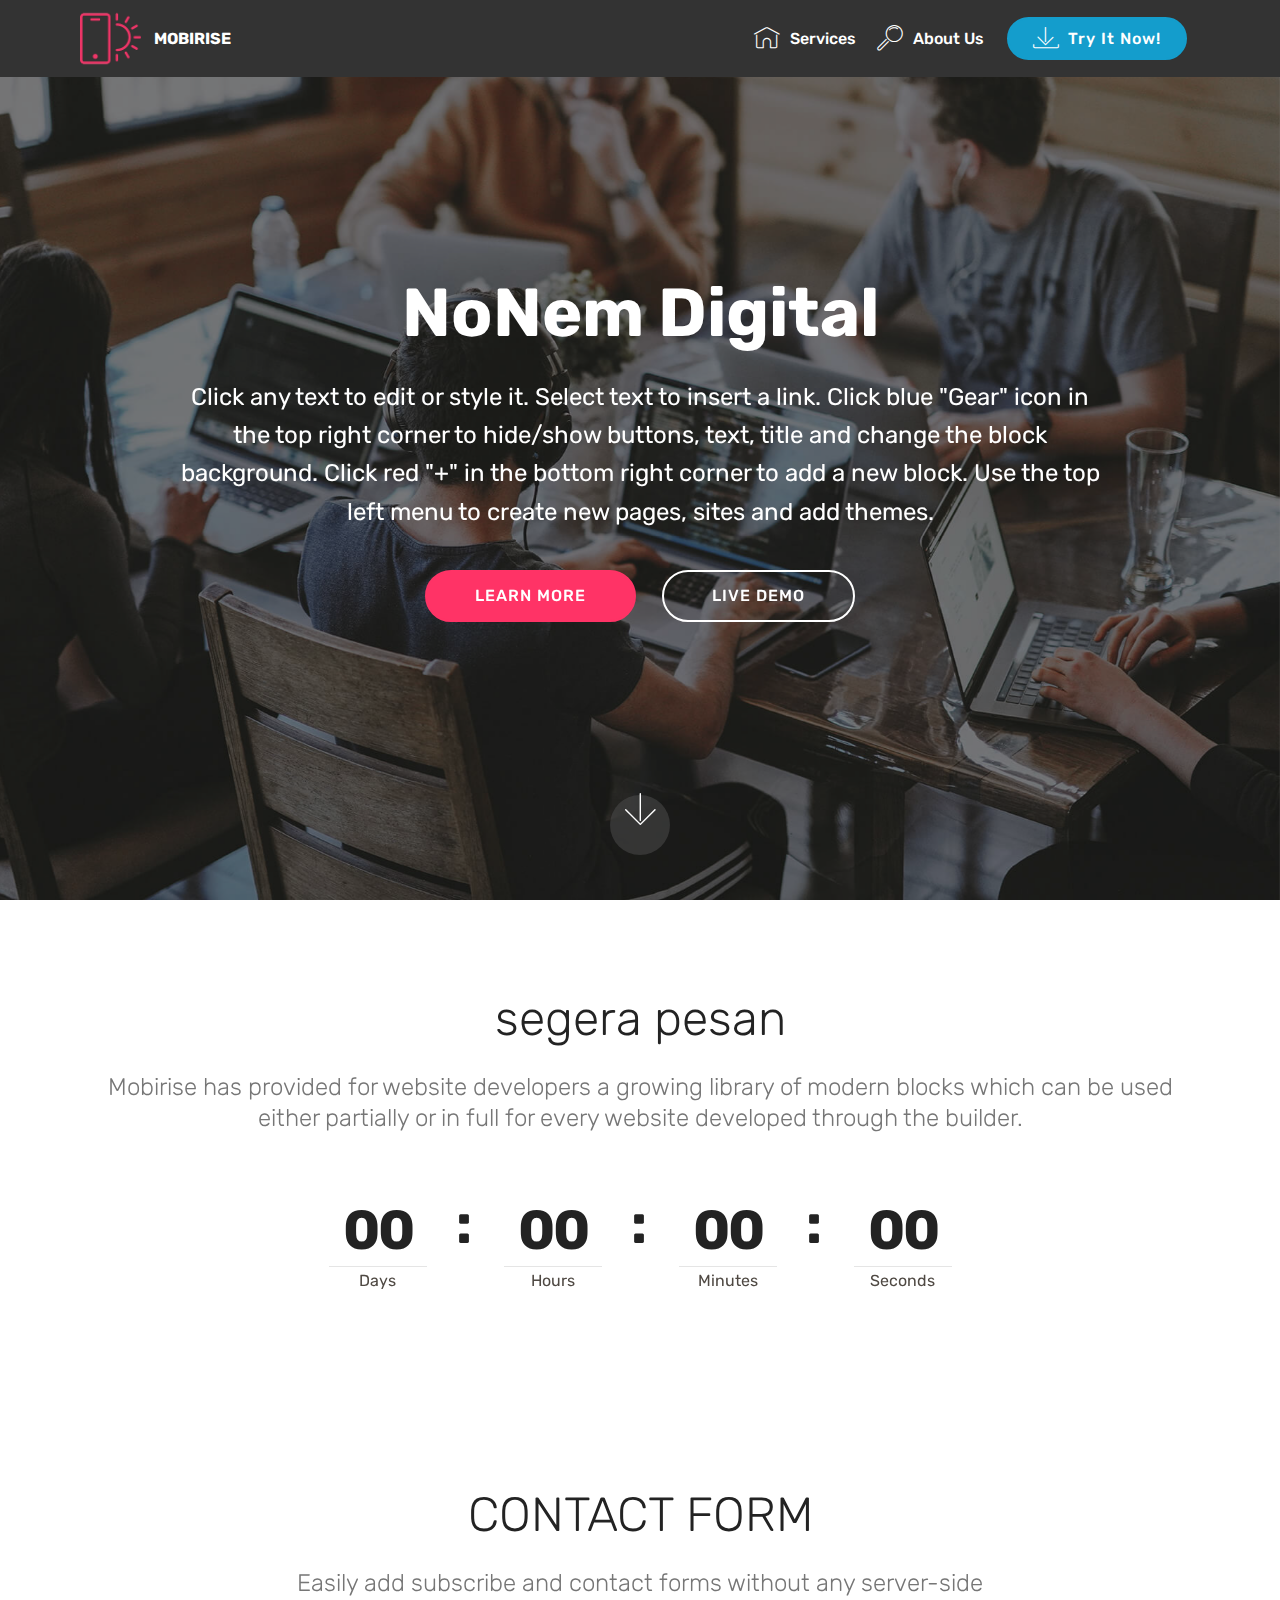
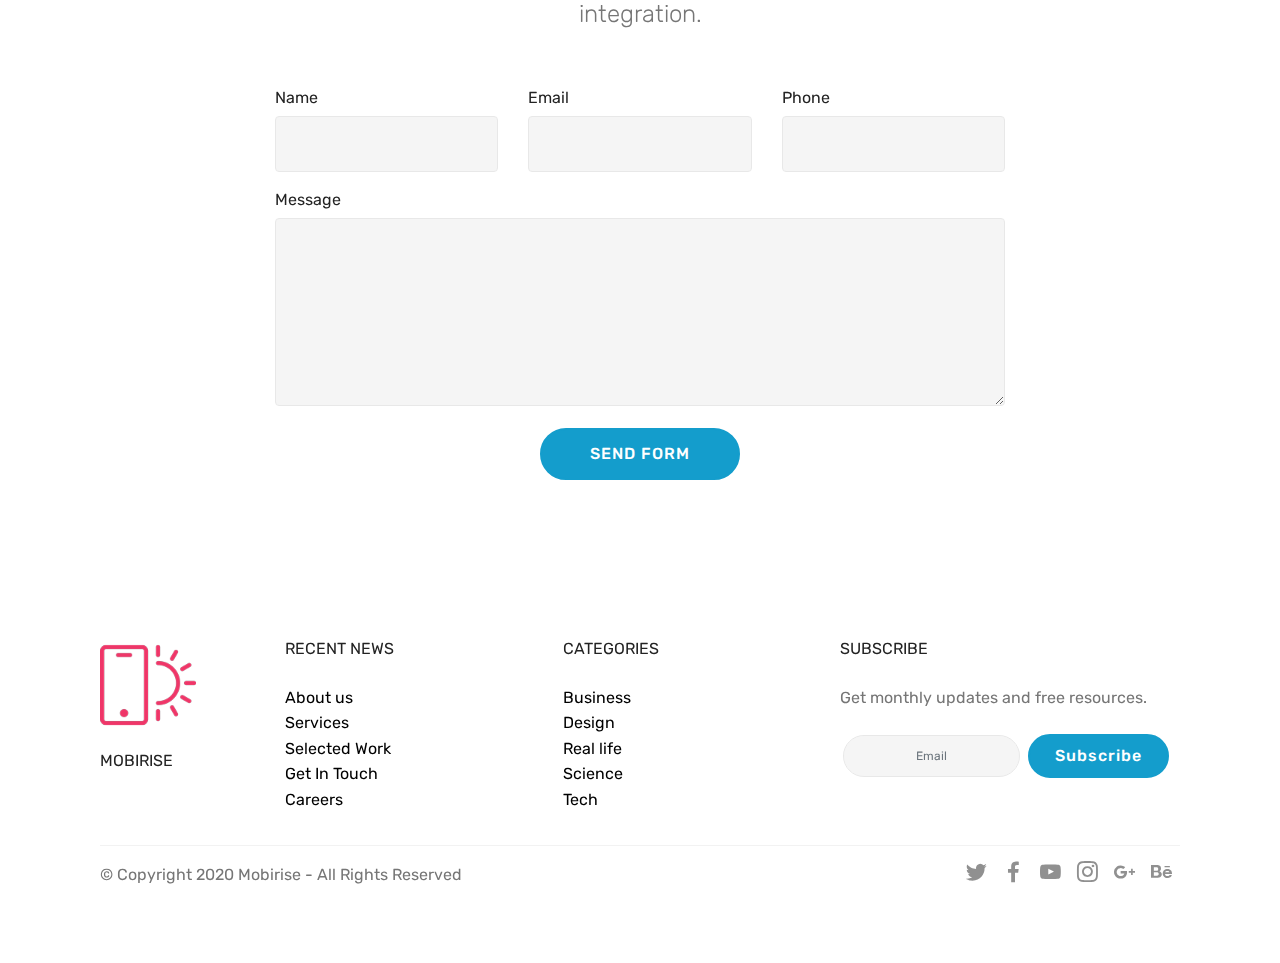
==== commit 68be4c3f: "create github pages" ====
--- a/page1.html
+++ b/page1.html
@@ -11,11 +11,13 @@
   
   
   <title>Page 1</title>
+  <link rel="stylesheet" href="assets/web/assets/mobirise-icons/mobirise-icons.css">
   <link rel="stylesheet" href="assets/bootstrap/css/bootstrap.min.css">
   <link rel="stylesheet" href="assets/bootstrap/css/bootstrap-grid.min.css">
   <link rel="stylesheet" href="assets/bootstrap/css/bootstrap-reboot.min.css">
+  <link rel="stylesheet" href="assets/socicon/css/styles.css">
+  <link rel="stylesheet" href="assets/dropdown/css/style.css">
   <link rel="stylesheet" href="assets/tether/tether.min.css">
-  <link rel="stylesheet" href="assets/dropdown/css/style.css">
   <link rel="stylesheet" href="assets/theme/css/style.css">
   <link rel="preload" as="style" href="assets/mobirise/css/mbr-additional.css"><link rel="stylesheet" href="assets/mobirise/css/mbr-additional.css" type="text/css">
   
@@ -65,17 +67,15 @@
                     </a>
                 </li>
             </ul>
-            <div class="navbar-buttons mbr-section-btn">
-                <a class="btn btn-sm btn-primary display-4" href="https://mobirise.com">
+            <div class="navbar-buttons mbr-section-btn"><a class="btn btn-sm btn-primary display-4" href="https://mobirise.com">
                     <span class="mbri-save mbr-iconfont mbr-iconfont-btn "></span>
                     Try It Now!
-                </a>
-            </div>
+                </a></div>
         </div>
     </nav>
 </section>
 
-<section class="engine"><a href="https://mobirise.info/u">bootstrap website templates</a></section><section class="cid-s3CslXfjTZ mbr-fullscreen mbr-parallax-background" id="header2-6">
+<section class="engine"><a href="https://mobirise.info/c">free site builder</a></section><section class="cid-s3CslXfjTZ mbr-fullscreen mbr-parallax-background" id="header2-6">
 
     
 
@@ -145,7 +145,7 @@
         <div class="row justify-content-center">
             <div class="media-container-column col-lg-8" data-form-type="formoid">
                 <!---Formbuilder Form--->
-                <form action="https://mobirise.com/" method="POST" class="mbr-form form-with-styler" data-form-title="Mobirise Form"><input type="hidden" name="email" data-form-email="true" value="448zAZFbYXu8QRejmI5BYe/2p7+LcI1FUHz3J3zCVsaEWIsX2KSsPPdLqd2qjmlzX/IXFWzboTJtepISWlCf7lWQ7FhvdQP7H03F7fh1jeI5B3oU/vkLriA/1XWW8SCV">
+                <form action="https://mobirise.com/" method="POST" class="mbr-form form-with-styler" data-form-title="Mobirise Form"><input type="hidden" name="email" data-form-email="true" value="JU5kfMXGieJXoCrX8M5e8IBovjpH3mGiNaB4OslDuljieaNWLa8O/wqDHA0CGrjt5yqBdn2cp3ZHZINMp83H33I4NZz6Ju2KL6adK23fIJzflRL5EvNS+UCbMHrmdAhv">
                     <div class="row">
                         <div hidden="hidden" data-form-alert="" class="alert alert-success col-12">Thanks for filling out the form!</div>
                         <div hidden="hidden" data-form-alert-danger="" class="alert alert-danger col-12">
@@ -229,7 +229,7 @@
                 </p>
                 <div class="media-container-column" data-form-type="formoid">
                     <!---Formbuilder Form--->
-                    <form action="https://mobirise.com/" method="POST" class="mbr-form form-with-styler" data-form-title="Mobirise Form"><input type="hidden" name="email" data-form-email="true" value="udDd7bU4W0bOYyZtwkNj4xYpoZ+2XgEt98dWxf7aKKdnB969p+KVpnh2JWOCBoeAmkmwVzGVCOuZ67GcTYPsftC/3cAK6SYMj6ZQuLg0txdicNI/qXDW/fQArm7HctOe">
+                    <form action="https://mobirise.com/" method="POST" class="mbr-form form-with-styler" data-form-title="Mobirise Form"><input type="hidden" name="email" data-form-email="true" value="FUQIopHtump4wWFvFsVpY3tUVTNuwkmm8t8WWMu9ZlUlMrUdj9/kgkOrzKw+wEvWupc+f0JQqrOoH5Epxj2ddkttGjdRlomuW9Mvl+ssjd7K5K02fE29bq63cFUK67P1">
                         <div class="row form-inline justify-content-center">
                             <div hidden="hidden" data-form-alert="" class="alert alert-success col-12">Thanks for filling out the form!</div>
                             <div hidden="hidden" data-form-alert-danger="" class="alert alert-danger col-12">
@@ -303,13 +303,13 @@
   <script src="assets/web/assets/jquery/jquery.min.js"></script>
   <script src="assets/popper/popper.min.js"></script>
   <script src="assets/bootstrap/js/bootstrap.min.js"></script>
-  <script src="assets/tether/tether.min.js"></script>
-  <script src="assets/countdown/jquery.countdown.min.js"></script>
   <script src="assets/smoothscroll/smooth-scroll.js"></script>
   <script src="assets/dropdown/js/nav-dropdown.js"></script>
   <script src="assets/dropdown/js/navbar-dropdown.js"></script>
   <script src="assets/touchswipe/jquery.touch-swipe.min.js"></script>
   <script src="assets/parallax/jarallax.min.js"></script>
+  <script src="assets/countdown/jquery.countdown.min.js"></script>
+  <script src="assets/tether/tether.min.js"></script>
   <script src="assets/theme/js/script.js"></script>
   <script src="assets/formoid/formoid.min.js"></script>
   
--- a/assets/web/assets/mobirise-icons/mobirise-icons.css
+++ b/assets/web/assets/mobirise-icons/mobirise-icons.css
@@ -0,0 +1,477 @@
+@font-face {
+  font-family: 'MobiriseIcons';
+  src:  url('mobirise-icons.eot?spat4u');
+  src:  url('mobirise-icons.eot?spat4u#iefix') format('embedded-opentype'),
+    url('mobirise-icons.ttf?spat4u') format('truetype'),
+    url('mobirise-icons.woff?spat4u') format('woff'),
+    url('mobirise-icons.svg?spat4u#MobiriseIcons') format('svg');
+  font-weight: normal;
+  font-style: normal;
+  font-display: swap;
+}
+
+[class^="mbri-"], [class*=" mbri-"] {
+  /* use !important to prevent issues with browser extensions that change fonts */
+  font-family: MobiriseIcons !important;
+  speak: none;
+  font-style: normal;
+  font-weight: normal;
+  font-variant: normal;
+  text-transform: none;
+  line-height: 1;
+
+  /* Better Font Rendering =========== */
+  -webkit-font-smoothing: antialiased;
+  -moz-osx-font-smoothing: grayscale;
+}
+
+.mbri-add-submenu:before {
+  content: "\e900";
+}
+.mbri-alert:before {
+  content: "\e901";
+}
+.mbri-align-center:before {
+  content: "\e902";
+}
+.mbri-align-justify:before {
+  content: "\e903";
+}
+.mbri-align-left:before {
+  content: "\e904";
+}
+.mbri-align-right:before {
+  content: "\e905";
+}
+.mbri-android:before {
+  content: "\e906";
+}
+.mbri-apple:before {
+  content: "\e907";
+}
+.mbri-arrow-down:before {
+  content: "\e908";
+}
+.mbri-arrow-next:before {
+  content: "\e909";
+}
+.mbri-arrow-prev:before {
+  content: "\e90a";
+}
+.mbri-arrow-up:before {
+  content: "\e90b";
+}
+.mbri-bold:before {
+  content: "\e90c";
+}
+.mbri-bookmark:before {
+  content: "\e90d";
+}
+.mbri-bootstrap:before {
+  content: "\e90e";
+}
+.mbri-briefcase:before {
+  content: "\e90f";
+}
+.mbri-browse:before {
+  content: "\e910";
+}
+.mbri-bulleted-list:before {
+  content: "\e911";
+}
+.mbri-calendar:before {
+  content: "\e912";
+}
+.mbri-camera:before {
+  content: "\e913";
+}
+.mbri-cart-add:before {
+  content: "\e914";
+}
+.mbri-cart-full:before {
+  content: "\e915";
+}
+.mbri-cash:before {
+  content: "\e916";
+}
+.mbri-change-style:before {
+  content: "\e917";
+}
+.mbri-chat:before {
+  content: "\e918";
+}
+.mbri-clock:before {
+  content: "\e919";
+}
+.mbri-close:before {
+  content: "\e91a";
+}
+.mbri-cloud:before {
+  content: "\e91b";
+}
+.mbri-code:before {
+  content: "\e91c";
+}
+.mbri-contact-form:before {
+  content: "\e91d";
+}
+.mbri-credit-card:before {
+  content: "\e91e";
+}
+.mbri-cursor-click:before {
+  content: "\e91f";
+}
+.mbri-cust-feedback:before {
+  content: "\e920";
+}
+.mbri-database:before {
+  content: "\e921";
+}
+.mbri-delivery:before {
+  content: "\e922";
+}
+.mbri-desktop:before {
+  content: "\e923";
+}
+.mbri-devices:before {
+  content: "\e924";
+}
+.mbri-down:before {
+  content: "\e925";
+}
+.mbri-download:before {
+  content: "\e989";
+}
+.mbri-drag-n-drop:before {
+  content: "\e927";
+}
+.mbri-drag-n-drop2:before {
+  content: "\e928";
+}
+.mbri-edit:before {
+  content: "\e929";
+}
+.mbri-edit2:before {
+  content: "\e92a";
+}
+.mbri-error:before {
+  content: "\e92b";
+}
+.mbri-extension:before {
+  content: "\e92c";
+}
+.mbri-features:before {
+  content: "\e92d";
+}
+.mbri-file:before {
+  content: "\e92e";
+}
+.mbri-flag:before {
+  content: "\e92f";
+}
+.mbri-folder:before {
+  content: "\e930";
+}
+.mbri-gift:before {
+  content: "\e931";
+}
+.mbri-github:before {
+  content: "\e932";
+}
+.mbri-globe:before {
+  content: "\e933";
+}
+.mbri-globe-2:before {
+  content: "\e934";
+}
+.mbri-growing-chart:before {
+  content: "\e935";
+}
+.mbri-hearth:before {
+  content: "\e936";
+}
+.mbri-help:before {
+  content: "\e937";
+}
+.mbri-home:before {
+  content: "\e938";
+}
+.mbri-hot-cup:before {
+  content: "\e939";
+}
+.mbri-idea:before {
+  content: "\e93a";
+}
+.mbri-image-gallery:before {
+  content: "\e93b";
+}
+.mbri-image-slider:before {
+  content: "\e93c";
+}
+.mbri-info:before {
+  content: "\e93d";
+}
+.mbri-italic:before {
+  content: "\e93e";
+}
+.mbri-key:before {
+  content: "\e93f";
+}
+.mbri-laptop:before {
+  content: "\e940";
+}
+.mbri-layers:before {
+  content: "\e941";
+}
+.mbri-left-right:before {
+  content: "\e942";
+}
+.mbri-left:before {
+  content: "\e943";
+}
+.mbri-letter:before {
+  content: "\e944";
+}
+.mbri-like:before {
+  content: "\e945";
+}
+.mbri-link:before {
+  content: "\e946";
+}
+.mbri-lock:before {
+  content: "\e947";
+}
+.mbri-login:before {
+  content: "\e948";
+}
+.mbri-logout:before {
+  content: "\e949";
+}
+.mbri-magic-stick:before {
+  content: "\e94a";
+}
+.mbri-map-pin:before {
+  content: "\e94b";
+}
+.mbri-menu:before {
+  content: "\e94c";
+}
+.mbri-mobile:before {
+  content: "\e94d";
+}
+.mbri-mobile2:before {
+  content: "\e94e";
+}
+.mbri-mobirise:before {
+  content: "\e94f";
+}
+.mbri-more-horizontal:before {
+  content: "\e950";
+}
+.mbri-more-vertical:before {
+  content: "\e951";
+}
+.mbri-music:before {
+  content: "\e952";
+}
+.mbri-new-file:before {
+  content: "\e953";
+}
+.mbri-numbered-list:before {
+  content: "\e954";
+}
+.mbri-opened-folder:before {
+  content: "\e955";
+}
+.mbri-pages:before {
+  content: "\e956";
+}
+.mbri-paper-plane:before {
+  content: "\e957";
+}
+.mbri-paperclip:before {
+  content: "\e958";
+}
+.mbri-photo:before {
+  content: "\e959";
+}
+.mbri-photos:before {
+  content: "\e95a";
+}
+.mbri-pin:before {
+  content: "\e95b";
+}
+.mbri-play:before {
+  content: "\e95c";
+}
+.mbri-plus:before {
+  content: "\e95d";
+}
+.mbri-preview:before {
+  content: "\e95e";
+}
+.mbri-print:before {
+  content: "\e95f";
+}
+.mbri-protect:before {
+  content: "\e960";
+}
+.mbri-question:before {
+  content: "\e961";
+}
+.mbri-quote-left:before {
+  content: "\e962";
+}
+.mbri-quote-right:before {
+  content: "\e963";
+}
+.mbri-refresh:before {
+  content: "\e964";
+}
+.mbri-responsive:before {
+  content: "\e965";
+}
+.mbri-right:before {
+  content: "\e966";
+}
+.mbri-rocket:before {
+  content: "\e967";
+}
+.mbri-sad-face:before {
+  content: "\e968";
+}
+.mbri-sale:before {
+  content: "\e969";
+}
+.mbri-save:before {
+  content: "\e96a";
+}
+.mbri-search:before {
+  content: "\e96b";
+}
+.mbri-setting:before {
+  content: "\e96c";
+}
+.mbri-setting2:before {
+  content: "\e96d";
+}
+.mbri-setting3:before {
+  content: "\e96e";
+}
+.mbri-share:before {
+  content: "\e96f";
+}
+.mbri-shopping-bag:before {
+  content: "\e970";
+}
+.mbri-shopping-basket:before {
+  content: "\e971";
+}
+.mbri-shopping-cart:before {
+  content: "\e972";
+}
+.mbri-sites:before {
+  content: "\e973";
+}
+.mbri-smile-face:before {
+  content: "\e974";
+}
+.mbri-speed:before {
+  content: "\e975";
+}
+.mbri-star:before {
+  content: "\e976";
+}
+.mbri-success:before {
+  content: "\e977";
+}
+.mbri-sun:before {
+  content: "\e978";
+}
+.mbri-sun2:before {
+  content: "\e979";
+}
+.mbri-tablet:before {
+  content: "\e97a";
+}
+.mbri-tablet-vertical:before {
+  content: "\e97b";
+}
+.mbri-target:before {
+  content: "\e97c";
+}
+.mbri-timer:before {
+  content: "\e97d";
+}
+.mbri-to-ftp:before {
+  content: "\e97e";
+}
+.mbri-to-local-drive:before {
+  content: "\e97f";
+}
+.mbri-touch-swipe:before {
+  content: "\e980";
+}
+.mbri-touch:before {
+  content: "\e981";
+}
+.mbri-trash:before {
+  content: "\e982";
+}
+.mbri-underline:before {
+  content: "\e983";
+}
+.mbri-unlink:before {
+  content: "\e984";
+}
+.mbri-unlock:before {
+  content: "\e985";
+}
+.mbri-up-down:before {
+  content: "\e986";
+}
+.mbri-up:before {
+  content: "\e987";
+}
+.mbri-update:before {
+  content: "\e988";
+}
+.mbri-upload:before {
+ content: "\e926"; 
+}
+.mbri-user:before {
+  content: "\e98a";
+}
+.mbri-user2:before {
+  content: "\e98b";
+}
+.mbri-users:before {
+  content: "\e98c";
+}
+.mbri-video:before {
+  content: "\e98d";
+}
+.mbri-video-play:before {
+  content: "\e98e";
+}
+.mbri-watch:before {
+  content: "\e98f";
+}
+.mbri-website-theme:before {
+  content: "\e990";
+}
+.mbri-wifi:before {
+  content: "\e991";
+}
+.mbri-windows:before {
+  content: "\e992";
+}
+.mbri-zoom-out:before {
+  content: "\e993";
+}
+.mbri-redo:before {
+  content: "\e994";
+}
+.mbri-undo:before {
+  content: "\e995";
+}
--- a/assets/socicon/css/styles.css
+++ b/assets/socicon/css/styles.css
@@ -0,0 +1,933 @@
+@charset "UTF-8";
+
+@font-face {
+  font-family: 'Socicon';
+  src:  url('../fonts/socicon.eot');
+  src:  url('../fonts/socicon.eot?#iefix') format('embedded-opentype'),
+    url('../fonts/socicon.woff2') format('woff2'),
+    url('../fonts/socicon.ttf') format('truetype'),
+    url('../fonts/socicon.woff') format('woff'),
+    url('../fonts/socicon.svg#socicon') format('svg');
+  font-weight: normal;
+  font-style: normal;
+}
+
+[data-icon]:before {
+  font-family: "socicon" !important;
+  content: attr(data-icon);
+  font-style: normal !important;
+  font-weight: normal !important;
+  font-variant: normal !important;
+  text-transform: none !important;
+  speak: none;
+  line-height: 1;
+  -webkit-font-smoothing: antialiased;
+  -moz-osx-font-smoothing: grayscale;
+}
+
+[class^="socicon-"], [class*=" socicon-"] {
+  /* use !important to prevent issues with browser extensions that change fonts */
+  font-family: 'Socicon' !important;
+  speak: none;
+  font-style: normal;
+  font-weight: normal;
+  font-variant: normal;
+  text-transform: none;
+  line-height: 1;
+
+  /* Better Font Rendering =========== */
+  -webkit-font-smoothing: antialiased;
+  -moz-osx-font-smoothing: grayscale;
+}
+
+.socicon-eitaa:before {
+  content: "\e97c";
+}
+.socicon-soroush:before {
+  content: "\e97d";
+}
+.socicon-bale:before {
+  content: "\e97e";
+}
+.socicon-zazzle:before {
+  content: "\e97b";
+}
+.socicon-society6:before {
+  content: "\e97a";
+}
+.socicon-redbubble:before {
+  content: "\e979";
+}
+.socicon-avvo:before {
+  content: "\e978";
+}
+.socicon-stitcher:before {
+  content: "\e977";
+}
+.socicon-googlehangouts:before {
+  content: "\e974";
+}
+.socicon-dlive:before {
+  content: "\e975";
+}
+.socicon-vsco:before {
+  content: "\e976";
+}
+.socicon-flipboard:before {
+  content: "\e973";
+}
+.socicon-ubuntu:before {
+  content: "\e958";
+}
+.socicon-artstation:before {
+  content: "\e959";
+}
+.socicon-invision:before {
+  content: "\e95a";
+}
+.socicon-torial:before {
+  content: "\e95b";
+}
+.socicon-collectorz:before {
+  content: "\e95c";
+}
+.socicon-seenthis:before {
+  content: "\e95d";
+}
+.socicon-googleplaymusic:before {
+  content: "\e95e";
+}
+.socicon-debian:before {
+  content: "\e95f";
+}
+.socicon-filmfreeway:before {
+  content: "\e960";
+}
+.socicon-gnome:before {
+  content: "\e961";
+}
+.socicon-itchio:before {
+  content: "\e962";
+}
+.socicon-jamendo:before {
+  content: "\e963";
+}
+.socicon-mix:before {
+  content: "\e964";
+}
+.socicon-sharepoint:before {
+  content: "\e965";
+}
+.socicon-tinder:before {
+  content: "\e966";
+}
+.socicon-windguru:before {
+  content: "\e967";
+}
+.socicon-cdbaby:before {
+  content: "\e968";
+}
+.socicon-elementaryos:before {
+  content: "\e969";
+}
+.socicon-stage32:before {
+  content: "\e96a";
+}
+.socicon-tiktok:before {
+  content: "\e96b";
+}
+.socicon-gitter:before {
+  content: "\e96c";
+}
+.socicon-letterboxd:before {
+  content: "\e96d";
+}
+.socicon-threema:before {
+  content: "\e96e";
+}
+.socicon-splice:before {
+  content: "\e96f";
+}
+.socicon-metapop:before {
+  content: "\e970";
+}
+.socicon-naver:before {
+  content: "\e971";
+}
+.socicon-remote:before {
+  content: "\e972";
+}
+.socicon-internet:before {
+  content: "\e957";
+}
+.socicon-moddb:before {
+  content: "\e94b";
+}
+.socicon-indiedb:before {
+  content: "\e94c";
+}
+.socicon-traxsource:before {
+  content: "\e94d";
+}
+.socicon-gamefor:before {
+  content: "\e94e";
+}
+.socicon-pixiv:before {
+  content: "\e94f";
+}
+.socicon-myanimelist:before {
+  content: "\e950";
+}
+.socicon-blackberry:before {
+  content: "\e951";
+}
+.socicon-wickr:before {
+  content: "\e952";
+}
+.socicon-spip:before {
+  content: "\e953";
+}
+.socicon-napster:before {
+  content: "\e954";
+}
+.socicon-beatport:before {
+  content: "\e955";
+}
+.socicon-hackerone:before {
+  content: "\e956";
+}
+.socicon-hackernews:before {
+  content: "\e946";
+}
+.socicon-smashwords:before {
+  content: "\e947";
+}
+.socicon-kobo:before {
+  content: "\e948";
+}
+.socicon-bookbub:before {
+  content: "\e949";
+}
+.socicon-mailru:before {
+  content: "\e94a";
+}
+.socicon-gitlab:before {
+  content: "\e945";
+}
+.socicon-instructables:before {
+  content: "\e944";
+}
+.socicon-portfolio:before {
+  content: "\e943";
+}
+.socicon-codered:before {
+  content: "\e940";
+}
+.socicon-origin:before {
+  content: "\e941";
+}
+.socicon-nextdoor:before {
+  content: "\e942";
+}
+.socicon-udemy:before {
+  content: "\e93f";
+}
+.socicon-livemaster:before {
+  content: "\e93e";
+}
+.socicon-crunchbase:before {
+  content: "\e93b";
+}
+.socicon-homefy:before {
+  content: "\e93c";
+}
+.socicon-calendly:before {
+  content: "\e93d";
+}
+.socicon-realtor:before {
+  content: "\e90f";
+}
+.socicon-tidal:before {
+  content: "\e910";
+}
+.socicon-qobuz:before {
+  content: "\e911";
+}
+.socicon-natgeo:before {
+  content: "\e912";
+}
+.socicon-mastodon:before {
+  content: "\e913";
+}
+.socicon-unsplash:before {
+  content: "\e914";
+}
+.socicon-homeadvisor:before {
+  content: "\e915";
+}
+.socicon-angieslist:before {
+  content: "\e916";
+}
+.socicon-codepen:before {
+  content: "\e917";
+}
+.socicon-slack:before {
+  content: "\e918";
+}
+.socicon-openaigym:before {
+  content: "\e919";
+}
+.socicon-logmein:before {
+  content: "\e91a";
+}
+.socicon-fiverr:before {
+  content: "\e91b";
+}
+.socicon-gotomeeting:before {
+  content: "\e91c";
+}
+.socicon-aliexpress:before {
+  content: "\e91d";
+}
+.socicon-guru:before {
+  content: "\e91e";
+}
+.socicon-appstore:before {
+  content: "\e91f";
+}
+.socicon-homes:before {
+  content: "\e920";
+}
+.socicon-zoom:before {
+  content: "\e921";
+}
+.socicon-alibaba:before {
+  content: "\e922";
+}
+.socicon-craigslist:before {
+  content: "\e923";
+}
+.socicon-wix:before {
+  content: "\e924";
+}
+.socicon-redfin:before {
+  content: "\e925";
+}
+.socicon-googlecalendar:before {
+  content: "\e926";
+}
+.socicon-shopify:before {
+  content: "\e927";
+}
+.socicon-freelancer:before {
+  content: "\e928";
+}
+.socicon-seedrs:before {
+  content: "\e929";
+}
+.socicon-bing:before {
+  content: "\e92a";
+}
+.socicon-doodle:before {
+  content: "\e92b";
+}
+.socicon-bonanza:before {
+  content: "\e92c";
+}
+.socicon-squarespace:before {
+  content: "\e92d";
+}
+.socicon-toptal:before {
+  content: "\e92e";
+}
+.socicon-gust:before {
+  content: "\e92f";
+}
+.socicon-ask:before {
+  content: "\e930";
+}
+.socicon-trulia:before {
+  content: "\e931";
+}
+.socicon-loomly:before {
+  content: "\e932";
+}
+.socicon-ghost:before {
+  content: "\e933";
+}
+.socicon-upwork:before {
+  content: "\e934";
+}
+.socicon-fundable:before {
+  content: "\e935";
+}
+.socicon-booking:before {
+  content: "\e936";
+}
+.socicon-googlemaps:before {
+  content: "\e937";
+}
+.socicon-zillow:before {
+  content: "\e938";
+}
+.socicon-niconico:before {
+  content: "\e939";
+}
+.socicon-toneden:before {
+  content: "\e93a";
+}
+.socicon-augment:before {
+  content: "\e908";
+}
+.socicon-bitbucket:before {
+  content: "\e909";
+}
+.socicon-fyuse:before {
+  content: "\e90a";
+}
+.socicon-yt-gaming:before {
+  content: "\e90b";
+}
+.socicon-sketchfab:before {
+  content: "\e90c";
+}
+.socicon-mobcrush:before {
+  content: "\e90d";
+}
+.socicon-microsoft:before {
+  content: "\e90e";
+}
+.socicon-pandora:before {
+  content: "\e907";
+}
+.socicon-messenger:before {
+  content: "\e906";
+}
+.socicon-gamewisp:before {
+  content: "\e905";
+}
+.socicon-bloglovin:before {
+  content: "\e904";
+}
+.socicon-tunein:before {
+  content: "\e903";
+}
+.socicon-gamejolt:before {
+  content: "\e901";
+}
+.socicon-trello:before {
+  content: "\e902";
+}
+.socicon-spreadshirt:before {
+  content: "\e900";
+}
+.socicon-500px:before {
+  content: "\e000";
+}
+.socicon-8tracks:before {
+  content: "\e001";
+}
+.socicon-airbnb:before {
+  content: "\e002";
+}
+.socicon-alliance:before {
+  content: "\e003";
+}
+.socicon-amazon:before {
+  content: "\e004";
+}
+.socicon-amplement:before {
+  content: "\e005";
+}
+.socicon-android:before {
+  content: "\e006";
+}
+.socicon-angellist:before {
+  content: "\e007";
+}
+.socicon-apple:before {
+  content: "\e008";
+}
+.socicon-appnet:before {
+  content: "\e009";
+}
+.socicon-baidu:before {
+  content: "\e00a";
+}
+.socicon-bandcamp:before {
+  content: "\e00b";
+}
+.socicon-battlenet:before {
+  content: "\e00c";
+}
+.socicon-mixer:before {
+  content: "\e00d";
+}
+.socicon-bebee:before {
+  content: "\e00e";
+}
+.socicon-bebo:before {
+  content: "\e00f";
+}
+.socicon-behance:before {
+  content: "\e010";
+}
+.socicon-blizzard:before {
+  content: "\e011";
+}
+.socicon-blogger:before {
+  content: "\e012";
+}
+.socicon-buffer:before {
+  content: "\e013";
+}
+.socicon-chrome:before {
+  content: "\e014";
+}
+.socicon-coderwall:before {
+  content: "\e015";
+}
+.socicon-curse:before {
+  content: "\e016";
+}
+.socicon-dailymotion:before {
+  content: "\e017";
+}
+.socicon-deezer:before {
+  content: "\e018";
+}
+.socicon-delicious:before {
+  content: "\e019";
+}
+.socicon-deviantart:before {
+  content: "\e01a";
+}
+.socicon-diablo:before {
+  content: "\e01b";
+}
+.socicon-digg:before {
+  content: "\e01c";
+}
+.socicon-discord:before {
+  content: "\e01d";
+}
+.socicon-disqus:before {
+  content: "\e01e";
+}
+.socicon-douban:before {
+  content: "\e01f";
+}
+.socicon-draugiem:before {
+  content: "\e020";
+}
+.socicon-dribbble:before {
+  content: "\e021";
+}
+.socicon-drupal:before {
+  content: "\e022";
+}
+.socicon-ebay:before {
+  content: "\e023";
+}
+.socicon-ello:before {
+  content: "\e024";
+}
+.socicon-endomodo:before {
+  content: "\e025";
+}
+.socicon-envato:before {
+  content: "\e026";
+}
+.socicon-etsy:before {
+  content: "\e027";
+}
+.socicon-facebook:before {
+  content: "\e028";
+}
+.socicon-feedburner:before {
+  content: "\e029";
+}
+.socicon-filmweb:before {
+  content: "\e02a";
+}
+.socicon-firefox:before {
+  content: "\e02b";
+}
+.socicon-flattr:before {
+  content: "\e02c";
+}
+.socicon-flickr:before {
+  content: "\e02d";
+}
+.socicon-formulr:before {
+  content: "\e02e";
+}
+.socicon-forrst:before {
+  content: "\e02f";
+}
+.socicon-foursquare:before {
+  content: "\e030";
+}
+.socicon-friendfeed:before {
+  content: "\e031";
+}
+.socicon-github:before {
+  content: "\e032";
+}
+.socicon-goodreads:before {
+  content: "\e033";
+}
+.socicon-google:before {
+  content: "\e034";
+}
+.socicon-googlescholar:before {
+  content: "\e035";
+}
+.socicon-googlegroups:before {
+  content: "\e036";
+}
+.socicon-googlephotos:before {
+  content: "\e037";
+}
+.socicon-googleplus:before {
+  content: "\e038";
+}
+.socicon-grooveshark:before {
+  content: "\e039";
+}
+.socicon-hackerrank:before {
+  content: "\e03a";
+}
+.socicon-hearthstone:before {
+  content: "\e03b";
+}
+.socicon-hellocoton:before {
+  content: "\e03c";
+}
+.socicon-heroes:before {
+  content: "\e03d";
+}
+.socicon-smashcast:before {
+  content: "\e03e";
+}
+.socicon-horde:before {
+  content: "\e03f";
+}
+.socicon-houzz:before {
+  content: "\e040";
+}
+.socicon-icq:before {
+  content: "\e041";
+}
+.socicon-identica:before {
+  content: "\e042";
+}
+.socicon-imdb:before {
+  content: "\e043";
+}
+.socicon-instagram:before {
+  content: "\e044";
+}
+.socicon-issuu:before {
+  content: "\e045";
+}
+.socicon-istock:before {
+  content: "\e046";
+}
+.socicon-itunes:before {
+  content: "\e047";
+}
+.socicon-keybase:before {
+  content: "\e048";
+}
+.socicon-lanyrd:before {
+  content: "\e049";
+}
+.socicon-lastfm:before {
+  content: "\e04a";
+}
+.socicon-line:before {
+  content: "\e04b";
+}
+.socicon-linkedin:before {
+  content: "\e04c";
+}
+.socicon-livejournal:before {
+  content: "\e04d";
+}
+.socicon-lyft:before {
+  content: "\e04e";
+}
+.socicon-macos:before {
+  content: "\e04f";
+}
+.socicon-mail:before {
+  content: "\e050";
+}
+.socicon-medium:before {
+  content: "\e051";
+}
+.socicon-meetup:before {
+  content: "\e052";
+}
+.socicon-mixcloud:before {
+  content: "\e053";
+}
+.socicon-modelmayhem:before {
+  content: "\e054";
+}
+.socicon-mumble:before {
+  content: "\e055";
+}
+.socicon-myspace:before {
+  content: "\e056";
+}
+.socicon-newsvine:before {
+  content: "\e057";
+}
+.socicon-nintendo:before {
+  content: "\e058";
+}
+.socicon-npm:before {
+  content: "\e059";
+}
+.socicon-odnoklassniki:before {
+  content: "\e05a";
+}
+.socicon-openid:before {
+  content: "\e05b";
+}
+.socicon-opera:before {
+  content: "\e05c";
+}
+.socicon-outlook:before {
+  content: "\e05d";
+}
+.socicon-overwatch:before {
+  content: "\e05e";
+}
+.socicon-patreon:before {
+  content: "\e05f";
+}
+.socicon-paypal:before {
+  content: "\e060";
+}
+.socicon-periscope:before {
+  content: "\e061";
+}
+.socicon-persona:before {
+  content: "\e062";
+}
+.socicon-pinterest:before {
+  content: "\e063";
+}
+.socicon-play:before {
+  content: "\e064";
+}
+.socicon-player:before {
+  content: "\e065";
+}
+.socicon-playstation:before {
+  content: "\e066";
+}
+.socicon-pocket:before {
+  content: "\e067";
+}
+.socicon-qq:before {
+  content: "\e068";
+}
+.socicon-quora:before {
+  content: "\e069";
+}
+.socicon-raidcall:before {
+  content: "\e06a";
+}
+.socicon-ravelry:before {
+  content: "\e06b";
+}
+.socicon-reddit:before {
+  content: "\e06c";
+}
+.socicon-renren:before {
+  content: "\e06d";
+}
+.socicon-researchgate:before {
+  content: "\e06e";
+}
+.socicon-residentadvisor:before {
+  content: "\e06f";
+}
+.socicon-reverbnation:before {
+  content: "\e070";
+}
+.socicon-rss:before {
+  content: "\e071";
+}
+.socicon-sharethis:before {
+  content: "\e072";
+}
+.socicon-skype:before {
+  content: "\e073";
+}
+.socicon-slideshare:before {
+  content: "\e074";
+}
+.socicon-smugmug:before {
+  content: "\e075";
+}
+.socicon-snapchat:before {
+  content: "\e076";
+}
+.socicon-songkick:before {
+  content: "\e077";
+}
+.socicon-soundcloud:before {
+  content: "\e078";
+}
+.socicon-spotify:before {
+  content: "\e079";
+}
+.socicon-stackexchange:before {
+  content: "\e07a";
+}
+.socicon-stackoverflow:before {
+  content: "\e07b";
+}
+.socicon-starcraft:before {
+  content: "\e07c";
+}
+.socicon-stayfriends:before {
+  content: "\e07d";
+}
+.socicon-steam:before {
+  content: "\e07e";
+}
+.socicon-storehouse:before {
+  content: "\e07f";
+}
+.socicon-strava:before {
+  content: "\e080";
+}
+.socicon-streamjar:before {
+  content: "\e081";
+}
+.socicon-stumbleupon:before {
+  content: "\e082";
+}
+.socicon-swarm:before {
+  content: "\e083";
+}
+.socicon-teamspeak:before {
+  content: "\e084";
+}
+.socicon-teamviewer:before {
+  content: "\e085";
+}
+.socicon-technorati:before {
+  content: "\e086";
+}
+.socicon-telegram:before {
+  content: "\e087";
+}
+.socicon-tripadvisor:before {
+  content: "\e088";
+}
+.socicon-tripit:before {
+  content: "\e089";
+}
+.socicon-triplej:before {
+  content: "\e08a";
+}
+.socicon-tumblr:before {
+  content: "\e08b";
+}
+.socicon-twitch:before {
+  content: "\e08c";
+}
+.socicon-twitter:before {
+  content: "\e08d";
+}
+.socicon-uber:before {
+  content: "\e08e";
+}
+.socicon-ventrilo:before {
+  content: "\e08f";
+}
+.socicon-viadeo:before {
+  content: "\e090";
+}
+.socicon-viber:before {
+  content: "\e091";
+}
+.socicon-viewbug:before {
+  content: "\e092";
+}
+.socicon-vimeo:before {
+  content: "\e093";
+}
+.socicon-vine:before {
+  content: "\e094";
+}
+.socicon-vkontakte:before {
+  content: "\e095";
+}
+.socicon-warcraft:before {
+  content: "\e096";
+}
+.socicon-wechat:before {
+  content: "\e097";
+}
+.socicon-weibo:before {
+  content: "\e098";
+}
+.socicon-whatsapp:before {
+  content: "\e099";
+}
+.socicon-wikipedia:before {
+  content: "\e09a";
+}
+.socicon-windows:before {
+  content: "\e09b";
+}
+.socicon-wordpress:before {
+  content: "\e09c";
+}
+.socicon-wykop:before {
+  content: "\e09d";
+}
+.socicon-xbox:before {
+  content: "\e09e";
+}
+.socicon-xing:before {
+  content: "\e09f";
+}
+.socicon-yahoo:before {
+  content: "\e0a0";
+}
+.socicon-yammer:before {
+  content: "\e0a1";
+}
+.socicon-yandex:before {
+  content: "\e0a2";
+}
+.socicon-yelp:before {
+  content: "\e0a3";
+}
+.socicon-younow:before {
+  content: "\e0a4";
+}
+.socicon-youtube:before {
+  content: "\e0a5";
+}
+.socicon-zapier:before {
+  content: "\e0a6";
+}
+.socicon-zerply:before {
+  content: "\e0a7";
+}
+.socicon-zomato:before {
+  content: "\e0a8";
+}
+.socicon-zynga:before {
+  content: "\e0a9";
+}
--- a/assets/mobirise/css/mbr-additional.css
+++ b/assets/mobirise/css/mbr-additional.css
@@ -1091,76 +1091,6 @@
 .cid-qTkzRZLJNu .dropdown-item:hover {
   color: #c1c1c1 !important;
 }
-.cid-qTkA127IK8 {
-  background-image: url("../../../assets/images/background40.jpg");
-}
-.cid-qTkAaeaxX5 {
-  padding-top: 60px;
-  padding-bottom: 60px;
-  background-color: #2e2e2e;
-}
-@media (max-width: 767px) {
-  .cid-qTkAaeaxX5 .content {
-    text-align: center;
-  }
-  .cid-qTkAaeaxX5 .content > div:not(:last-child) {
-    margin-bottom: 2rem;
-  }
-}
-@media (max-width: 767px) {
-  .cid-qTkAaeaxX5 .media-wrap {
-    margin-bottom: 1rem;
-  }
-}
-.cid-qTkAaeaxX5 .media-wrap .mbr-iconfont-logo {
-  font-size: 7.5rem;
-  color: #f36;
-}
-.cid-qTkAaeaxX5 .media-wrap img {
-  height: 6rem;
-}
-@media (max-width: 767px) {
-  .cid-qTkAaeaxX5 .footer-lower .copyright {
-    margin-bottom: 1rem;
-    text-align: center;
-  }
-}
-.cid-qTkAaeaxX5 .footer-lower hr {
-  margin: 1rem 0;
-  border-color: #fff;
-  opacity: .05;
-}
-.cid-qTkAaeaxX5 .footer-lower .social-list {
-  padding-left: 0;
-  margin-bottom: 0;
-  list-style: none;
-  display: flex;
-  flex-wrap: wrap;
-  justify-content: flex-end;
-  -webkit-justify-content: flex-end;
-}
-.cid-qTkAaeaxX5 .footer-lower .social-list .mbr-iconfont-social {
-  font-size: 1.3rem;
-  color: #fff;
-}
-.cid-qTkAaeaxX5 .footer-lower .social-list .soc-item {
-  margin: 0 .5rem;
-}
-.cid-qTkAaeaxX5 .footer-lower .social-list a {
-  margin: 0;
-  opacity: .5;
-  -webkit-transition: .2s linear;
-  transition: .2s linear;
-}
-.cid-qTkAaeaxX5 .footer-lower .social-list a:hover {
-  opacity: 1;
-}
-@media (max-width: 767px) {
-  .cid-qTkAaeaxX5 .footer-lower .social-list {
-    justify-content: center;
-    -webkit-justify-content: center;
-  }
-}
 .cid-s3KbUiP70d {
   padding-top: 30px;
   padding-bottom: 30px;
@@ -1184,50 +1114,8 @@
     width: 100% !important;
   }
 }
-.cid-s3C95dRgwd {
-  padding-top: 90px;
-  padding-bottom: 90px;
-  background-color: #ffffff;
-}
-.cid-s3C95dRgwd .title {
-  margin-bottom: 2rem;
-}
-.cid-s3C95dRgwd .mbr-section-subtitle {
-  color: #767676;
-}
-.cid-s3C95dRgwd a:not([href]):not([tabindex]) {
-  color: #fff;
-  border-radius: 3px;
-}
-.cid-s3C95dRgwd a.btn-white:not([href]):not([tabindex]) {
-  color: #333;
-}
-.cid-s3C95dRgwd textarea.form-control {
-  min-height: 188px;
-}
-.cid-s3C95CKjWG {
-  padding-top: 90px;
-  padding-bottom: 90px;
-  background-color: #ffffff;
-}
-.cid-s3C95CKjWG .title {
-  margin-bottom: 2rem;
-}
-.cid-s3C95CKjWG .mbr-section-subtitle {
-  color: #767676;
-}
-.cid-s3C95CKjWG a:not([href]):not([tabindex]) {
-  color: #fff;
-  border-radius: 3px;
-}
-.cid-s3C95CKjWG a.btn-white:not([href]):not([tabindex]) {
-  color: #333;
-}
-.cid-s3C95CKjWG textarea.form-control {
-  min-height: 188px;
-}
-.cid-s3KbQXMlgh {
-  background-image: url("../../../assets/images/background40.jpg");
+.cid-s3L04nRzBa {
+  background-image: url("../../../assets/images/background4.jpg");
 }
 .cid-qTkzRZLJNu .navbar {
   padding: .5rem 0;
@@ -1610,527 +1498,8 @@
 .cid-qTkzRZLJNu .dropdown-item:hover {
   color: #c1c1c1 !important;
 }
-.cid-qTkA127IK8 {
-  background-image: url("../../../assets/images/background40.jpg");
-}
-.cid-qTkAaeaxX5 {
-  padding-top: 60px;
-  padding-bottom: 60px;
-  background-color: #2e2e2e;
-}
-@media (max-width: 767px) {
-  .cid-qTkAaeaxX5 .content {
-    text-align: center;
-  }
-  .cid-qTkAaeaxX5 .content > div:not(:last-child) {
-    margin-bottom: 2rem;
-  }
-}
-@media (max-width: 767px) {
-  .cid-qTkAaeaxX5 .media-wrap {
-    margin-bottom: 1rem;
-  }
-}
-.cid-qTkAaeaxX5 .media-wrap .mbr-iconfont-logo {
-  font-size: 7.5rem;
-  color: #f36;
-}
-.cid-qTkAaeaxX5 .media-wrap img {
-  height: 6rem;
-}
-@media (max-width: 767px) {
-  .cid-qTkAaeaxX5 .footer-lower .copyright {
-    margin-bottom: 1rem;
-    text-align: center;
-  }
-}
-.cid-qTkAaeaxX5 .footer-lower hr {
-  margin: 1rem 0;
-  border-color: #fff;
-  opacity: .05;
-}
-.cid-qTkAaeaxX5 .footer-lower .social-list {
-  padding-left: 0;
-  margin-bottom: 0;
-  list-style: none;
-  display: flex;
-  flex-wrap: wrap;
-  justify-content: flex-end;
-  -webkit-justify-content: flex-end;
-}
-.cid-qTkAaeaxX5 .footer-lower .social-list .mbr-iconfont-social {
-  font-size: 1.3rem;
-  color: #fff;
-}
-.cid-qTkAaeaxX5 .footer-lower .social-list .soc-item {
-  margin: 0 .5rem;
-}
-.cid-qTkAaeaxX5 .footer-lower .social-list a {
-  margin: 0;
-  opacity: .5;
-  -webkit-transition: .2s linear;
-  transition: .2s linear;
-}
-.cid-qTkAaeaxX5 .footer-lower .social-list a:hover {
-  opacity: 1;
-}
-@media (max-width: 767px) {
-  .cid-qTkAaeaxX5 .footer-lower .social-list {
-    justify-content: center;
-    -webkit-justify-content: center;
-  }
-}
-.cid-s3KbUiP70d {
-  padding-top: 30px;
-  padding-bottom: 30px;
-  background-color: #ffffff;
-}
-.cid-s3KbUiP70d .line {
-  background-color: #149dcc;
-  color: #149dcc;
-  align: center;
-  height: 2px;
-  margin: 0 auto;
-}
-.cid-s3KbUiP70d .section-text {
-  padding: 2rem 0;
-}
-.cid-s3KbUiP70d .inner-container {
-  margin: 0 auto;
-}
-@media (max-width: 768px) {
-  .cid-s3KbUiP70d .inner-container {
-    width: 100% !important;
-  }
-}
-.cid-s3C95dRgwd {
-  padding-top: 90px;
-  padding-bottom: 90px;
-  background-color: #ffffff;
-}
-.cid-s3C95dRgwd .title {
-  margin-bottom: 2rem;
-}
-.cid-s3C95dRgwd .mbr-section-subtitle {
-  color: #767676;
-}
-.cid-s3C95dRgwd a:not([href]):not([tabindex]) {
-  color: #fff;
-  border-radius: 3px;
-}
-.cid-s3C95dRgwd a.btn-white:not([href]):not([tabindex]) {
-  color: #333;
-}
-.cid-s3C95dRgwd textarea.form-control {
-  min-height: 188px;
-}
-.cid-s3C95CKjWG {
-  padding-top: 90px;
-  padding-bottom: 90px;
-  background-color: #ffffff;
-}
-.cid-s3C95CKjWG .title {
-  margin-bottom: 2rem;
-}
-.cid-s3C95CKjWG .mbr-section-subtitle {
-  color: #767676;
-}
-.cid-s3C95CKjWG a:not([href]):not([tabindex]) {
-  color: #fff;
-  border-radius: 3px;
-}
-.cid-s3C95CKjWG a.btn-white:not([href]):not([tabindex]) {
-  color: #333;
-}
-.cid-s3C95CKjWG textarea.form-control {
-  min-height: 188px;
-}
-.cid-s3KbQXMlgh {
-  background-image: url("../../../assets/images/background40.jpg");
-}
-.cid-qTkzRZLJNu .navbar {
-  padding: .5rem 0;
-  background: #333333;
-  transition: none;
-  min-height: 77px;
-}
-.cid-qTkzRZLJNu .navbar-dropdown.bg-color.transparent.opened {
-  background: #333333;
-}
-.cid-qTkzRZLJNu a {
-  font-style: normal;
-}
-.cid-qTkzRZLJNu .nav-item span {
-  padding-right: 0.4em;
-  line-height: 0.5em;
-  vertical-align: text-bottom;
-  position: relative;
-  text-decoration: none;
-}
-.cid-qTkzRZLJNu .nav-item a {
-  display: flex;
-  align-items: center;
-  justify-content: center;
-  padding: 0.7rem 0 !important;
-  margin: 0rem .65rem !important;
-}
-.cid-qTkzRZLJNu .nav-item:focus,
-.cid-qTkzRZLJNu .nav-link:focus {
-  outline: none;
-}
-.cid-qTkzRZLJNu .btn {
-  padding: 0.4rem 1.5rem;
-  display: inline-flex;
-  align-items: center;
-}
-.cid-qTkzRZLJNu .btn .mbr-iconfont {
-  font-size: 1.6rem;
-}
-.cid-qTkzRZLJNu .menu-logo {
-  margin-right: auto;
-}
-.cid-qTkzRZLJNu .menu-logo .navbar-brand {
-  display: flex;
-  margin-left: 5rem;
-  padding: 0;
-  transition: padding .2s;
-  min-height: 3.8rem;
-  align-items: center;
-}
-.cid-qTkzRZLJNu .menu-logo .navbar-brand .navbar-caption-wrap {
-  display: -webkit-flex;
-  -webkit-align-items: center;
-  align-items: center;
-  word-break: break-word;
-  min-width: 7rem;
-  margin: .3rem 0;
-}
-.cid-qTkzRZLJNu .menu-logo .navbar-brand .navbar-caption-wrap .navbar-caption {
-  line-height: 1.2rem !important;
-  padding-right: 2rem;
-}
-.cid-qTkzRZLJNu .menu-logo .navbar-brand .navbar-logo {
-  font-size: 4rem;
-  transition: font-size 0.25s;
-}
-.cid-qTkzRZLJNu .menu-logo .navbar-brand .navbar-logo img {
-  display: flex;
-}
-.cid-qTkzRZLJNu .menu-logo .navbar-brand .navbar-logo .mbr-iconfont {
-  transition: font-size 0.25s;
-}
-.cid-qTkzRZLJNu .navbar-toggleable-sm .navbar-collapse {
-  justify-content: flex-end;
-  -webkit-justify-content: flex-end;
-  padding-right: 5rem;
-  width: auto;
-}
-.cid-qTkzRZLJNu .navbar-toggleable-sm .navbar-collapse .navbar-nav {
-  flex-wrap: wrap;
-  -webkit-flex-wrap: wrap;
-  padding-left: 0;
-}
-.cid-qTkzRZLJNu .navbar-toggleable-sm .navbar-collapse .navbar-nav .nav-item {
-  -webkit-align-self: center;
-  align-self: center;
-}
-.cid-qTkzRZLJNu .navbar-toggleable-sm .navbar-collapse .navbar-buttons {
-  padding-left: 0;
-  padding-bottom: 0;
-}
-.cid-qTkzRZLJNu .dropdown .dropdown-menu {
-  background: #333333;
-  display: none;
-  position: absolute;
-  min-width: 5rem;
-  padding-top: 1.4rem;
-  padding-bottom: 1.4rem;
-  text-align: left;
-}
-.cid-qTkzRZLJNu .dropdown .dropdown-menu .dropdown-item {
-  width: auto;
-  padding: 0.235em 1.5385em 0.235em 1.5385em !important;
-}
-.cid-qTkzRZLJNu .dropdown .dropdown-menu .dropdown-item::after {
-  right: 0.5rem;
-}
-.cid-qTkzRZLJNu .dropdown .dropdown-menu .dropdown-submenu {
-  margin: 0;
-}
-.cid-qTkzRZLJNu .dropdown.open > .dropdown-menu {
-  display: block;
-}
-.cid-qTkzRZLJNu .navbar-toggleable-sm.opened:after {
-  position: absolute;
-  width: 100vw;
-  height: 100vh;
-  content: '';
-  background-color: rgba(0, 0, 0, 0.1);
-  left: 0;
-  bottom: 0;
-  transform: translateY(100%);
-  -webkit-transform: translateY(100%);
-  z-index: 1000;
-}
-.cid-qTkzRZLJNu .navbar.navbar-short {
-  min-height: 60px;
-  transition: all .2s;
-}
-.cid-qTkzRZLJNu .navbar.navbar-short .navbar-toggler-right {
-  top: 20px;
-}
-.cid-qTkzRZLJNu .navbar.navbar-short .navbar-logo a {
-  font-size: 2.5rem !important;
-  line-height: 2.5rem;
-  transition: font-size 0.25s;
-}
-.cid-qTkzRZLJNu .navbar.navbar-short .navbar-logo a .mbr-iconfont {
-  font-size: 2.5rem !important;
-}
-.cid-qTkzRZLJNu .navbar.navbar-short .navbar-logo a img {
-  height: 3rem !important;
-}
-.cid-qTkzRZLJNu .navbar.navbar-short .navbar-brand {
-  min-height: 3rem;
-}
-.cid-qTkzRZLJNu button.navbar-toggler {
-  width: 31px;
-  height: 18px;
-  cursor: pointer;
-  transition: all .2s;
-  top: 1.5rem;
-  right: 1rem;
-}
-.cid-qTkzRZLJNu button.navbar-toggler:focus {
-  outline: none;
-}
-.cid-qTkzRZLJNu button.navbar-toggler .hamburger span {
-  position: absolute;
-  right: 0;
-  width: 30px;
-  height: 2px;
-  border-right: 5px;
-  background-color: #ffffff;
-}
-.cid-qTkzRZLJNu button.navbar-toggler .hamburger span:nth-child(1) {
-  top: 0;
-  transition: all .2s;
-}
-.cid-qTkzRZLJNu button.navbar-toggler .hamburger span:nth-child(2) {
-  top: 8px;
-  transition: all .15s;
-}
-.cid-qTkzRZLJNu button.navbar-toggler .hamburger span:nth-child(3) {
-  top: 8px;
-  transition: all .15s;
-}
-.cid-qTkzRZLJNu button.navbar-toggler .hamburger span:nth-child(4) {
-  top: 16px;
-  transition: all .2s;
-}
-.cid-qTkzRZLJNu nav.opened .hamburger span:nth-child(1) {
-  top: 8px;
-  width: 0;
-  opacity: 0;
-  right: 50%;
-  transition: all .2s;
-}
-.cid-qTkzRZLJNu nav.opened .hamburger span:nth-child(2) {
-  -webkit-transform: rotate(45deg);
-  transform: rotate(45deg);
-  transition: all .25s;
-}
-.cid-qTkzRZLJNu nav.opened .hamburger span:nth-child(3) {
-  -webkit-transform: rotate(-45deg);
-  transform: rotate(-45deg);
-  transition: all .25s;
-}
-.cid-qTkzRZLJNu nav.opened .hamburger span:nth-child(4) {
-  top: 8px;
-  width: 0;
-  opacity: 0;
-  right: 50%;
-  transition: all .2s;
-}
-.cid-qTkzRZLJNu .collapsed.navbar-expand {
-  flex-direction: column;
-}
-.cid-qTkzRZLJNu .collapsed .btn {
-  display: flex;
-}
-.cid-qTkzRZLJNu .collapsed .navbar-collapse {
-  display: none !important;
-  padding-right: 0 !important;
-}
-.cid-qTkzRZLJNu .collapsed .navbar-collapse.collapsing,
-.cid-qTkzRZLJNu .collapsed .navbar-collapse.show {
-  display: block !important;
-}
-.cid-qTkzRZLJNu .collapsed .navbar-collapse.collapsing .navbar-nav,
-.cid-qTkzRZLJNu .collapsed .navbar-collapse.show .navbar-nav {
-  display: block;
-  text-align: center;
-}
-.cid-qTkzRZLJNu .collapsed .navbar-collapse.collapsing .navbar-nav .nav-item,
-.cid-qTkzRZLJNu .collapsed .navbar-collapse.show .navbar-nav .nav-item {
-  clear: both;
-}
-.cid-qTkzRZLJNu .collapsed .navbar-collapse.collapsing .navbar-buttons,
-.cid-qTkzRZLJNu .collapsed .navbar-collapse.show .navbar-buttons {
-  text-align: center;
-}
-.cid-qTkzRZLJNu .collapsed .navbar-collapse.collapsing .navbar-buttons:last-child,
-.cid-qTkzRZLJNu .collapsed .navbar-collapse.show .navbar-buttons:last-child {
-  margin-bottom: 1rem;
-}
-.cid-qTkzRZLJNu .collapsed button.navbar-toggler {
-  display: block;
-}
-.cid-qTkzRZLJNu .collapsed .navbar-brand {
-  margin-left: 1rem !important;
-}
-.cid-qTkzRZLJNu .collapsed .navbar-toggleable-sm {
-  flex-direction: column;
-  -webkit-flex-direction: column;
-}
-.cid-qTkzRZLJNu .collapsed .dropdown .dropdown-menu {
-  width: 100%;
-  text-align: center;
-  position: relative;
-  opacity: 0;
-  display: block;
-  height: 0;
-  visibility: hidden;
-  padding: 0;
-  transition-duration: .5s;
-  transition-property: opacity,padding,height;
-}
-.cid-qTkzRZLJNu .collapsed .dropdown.open > .dropdown-menu {
-  position: relative;
-  opacity: 1;
-  height: auto;
-  padding: 1.4rem 0;
-  visibility: visible;
-}
-.cid-qTkzRZLJNu .collapsed .dropdown .dropdown-submenu {
-  left: 0;
-  text-align: center;
-  width: 100%;
-}
-.cid-qTkzRZLJNu .collapsed .dropdown .dropdown-toggle[data-toggle="dropdown-submenu"]::after {
-  margin-top: 0;
-  position: inherit;
-  right: 0;
-  top: 50%;
-  display: inline-block;
-  width: 0;
-  height: 0;
-  margin-left: .3em;
-  vertical-align: middle;
-  content: "";
-  border-top: .30em solid;
-  border-right: .30em solid transparent;
-  border-left: .30em solid transparent;
-}
-@media (max-width: 991px) {
-  .cid-qTkzRZLJNu .navbar-expand {
-    flex-direction: column;
-  }
-  .cid-qTkzRZLJNu img {
-    height: 3.8rem !important;
-  }
-  .cid-qTkzRZLJNu .btn {
-    display: flex;
-  }
-  .cid-qTkzRZLJNu button.navbar-toggler {
-    display: block;
-  }
-  .cid-qTkzRZLJNu .navbar-brand {
-    margin-left: 1rem !important;
-  }
-  .cid-qTkzRZLJNu .navbar-toggleable-sm {
-    flex-direction: column;
-    -webkit-flex-direction: column;
-  }
-  .cid-qTkzRZLJNu .navbar-collapse {
-    display: none !important;
-    padding-right: 0 !important;
-  }
-  .cid-qTkzRZLJNu .navbar-collapse.collapsing,
-  .cid-qTkzRZLJNu .navbar-collapse.show {
-    display: block !important;
-  }
-  .cid-qTkzRZLJNu .navbar-collapse.collapsing .navbar-nav,
-  .cid-qTkzRZLJNu .navbar-collapse.show .navbar-nav {
-    display: block;
-    text-align: center;
-  }
-  .cid-qTkzRZLJNu .navbar-collapse.collapsing .navbar-nav .nav-item,
-  .cid-qTkzRZLJNu .navbar-collapse.show .navbar-nav .nav-item {
-    clear: both;
-  }
-  .cid-qTkzRZLJNu .navbar-collapse.collapsing .navbar-buttons,
-  .cid-qTkzRZLJNu .navbar-collapse.show .navbar-buttons {
-    text-align: center;
-  }
-  .cid-qTkzRZLJNu .navbar-collapse.collapsing .navbar-buttons:last-child,
-  .cid-qTkzRZLJNu .navbar-collapse.show .navbar-buttons:last-child {
-    margin-bottom: 1rem;
-  }
-  .cid-qTkzRZLJNu .dropdown .dropdown-menu {
-    width: 100%;
-    text-align: center;
-    position: relative;
-    opacity: 0;
-    display: block;
-    height: 0;
-    visibility: hidden;
-    padding: 0;
-    transition-duration: .5s;
-    transition-property: opacity,padding,height;
-  }
-  .cid-qTkzRZLJNu .dropdown.open > .dropdown-menu {
-    position: relative;
-    opacity: 1;
-    height: auto;
-    padding: 1.4rem 0;
-    visibility: visible;
-  }
-  .cid-qTkzRZLJNu .dropdown .dropdown-submenu {
-    left: 0;
-    text-align: center;
-    width: 100%;
-  }
-  .cid-qTkzRZLJNu .dropdown .dropdown-toggle[data-toggle="dropdown-submenu"]::after {
-    margin-top: 0;
-    position: inherit;
-    right: 0;
-    top: 50%;
-    display: inline-block;
-    width: 0;
-    height: 0;
-    margin-left: .3em;
-    vertical-align: middle;
-    content: "";
-    border-top: .30em solid;
-    border-right: .30em solid transparent;
-    border-left: .30em solid transparent;
-  }
-}
-@media (min-width: 767px) {
-  .cid-qTkzRZLJNu .menu-logo {
-    flex-shrink: 0;
-  }
-}
-.cid-qTkzRZLJNu .navbar-collapse {
-  flex-basis: auto;
-}
-.cid-qTkzRZLJNu .nav-link:hover,
-.cid-qTkzRZLJNu .dropdown-item:hover {
-  color: #c1c1c1 !important;
-}
 .cid-s3CslXfjTZ {
-  background-image: url("../../../assets/images/background40.jpg");
+  background-image: url("../../../assets/images/background4.jpg");
 }
 .cid-s3CsFwbkUY {
   padding-top: 90px;
@@ -2337,592 +1706,3 @@
     margin: 0;
   }
 }
-.cid-qTkzRZLJNu .navbar {
-  padding: .5rem 0;
-  background: #333333;
-  transition: none;
-  min-height: 77px;
-}
-.cid-qTkzRZLJNu .navbar-dropdown.bg-color.transparent.opened {
-  background: #333333;
-}
-.cid-qTkzRZLJNu a {
-  font-style: normal;
-}
-.cid-qTkzRZLJNu .nav-item span {
-  padding-right: 0.4em;
-  line-height: 0.5em;
-  vertical-align: text-bottom;
-  position: relative;
-  text-decoration: none;
-}
-.cid-qTkzRZLJNu .nav-item a {
-  display: flex;
-  align-items: center;
-  justify-content: center;
-  padding: 0.7rem 0 !important;
-  margin: 0rem .65rem !important;
-}
-.cid-qTkzRZLJNu .nav-item:focus,
-.cid-qTkzRZLJNu .nav-link:focus {
-  outline: none;
-}
-.cid-qTkzRZLJNu .btn {
-  padding: 0.4rem 1.5rem;
-  display: inline-flex;
-  align-items: center;
-}
-.cid-qTkzRZLJNu .btn .mbr-iconfont {
-  font-size: 1.6rem;
-}
-.cid-qTkzRZLJNu .menu-logo {
-  margin-right: auto;
-}
-.cid-qTkzRZLJNu .menu-logo .navbar-brand {
-  display: flex;
-  margin-left: 5rem;
-  padding: 0;
-  transition: padding .2s;
-  min-height: 3.8rem;
-  align-items: center;
-}
-.cid-qTkzRZLJNu .menu-logo .navbar-brand .navbar-caption-wrap {
-  display: -webkit-flex;
-  -webkit-align-items: center;
-  align-items: center;
-  word-break: break-word;
-  min-width: 7rem;
-  margin: .3rem 0;
-}
-.cid-qTkzRZLJNu .menu-logo .navbar-brand .navbar-caption-wrap .navbar-caption {
-  line-height: 1.2rem !important;
-  padding-right: 2rem;
-}
-.cid-qTkzRZLJNu .menu-logo .navbar-brand .navbar-logo {
-  font-size: 4rem;
-  transition: font-size 0.25s;
-}
-.cid-qTkzRZLJNu .menu-logo .navbar-brand .navbar-logo img {
-  display: flex;
-}
-.cid-qTkzRZLJNu .menu-logo .navbar-brand .navbar-logo .mbr-iconfont {
-  transition: font-size 0.25s;
-}
-.cid-qTkzRZLJNu .navbar-toggleable-sm .navbar-collapse {
-  justify-content: flex-end;
-  -webkit-justify-content: flex-end;
-  padding-right: 5rem;
-  width: auto;
-}
-.cid-qTkzRZLJNu .navbar-toggleable-sm .navbar-collapse .navbar-nav {
-  flex-wrap: wrap;
-  -webkit-flex-wrap: wrap;
-  padding-left: 0;
-}
-.cid-qTkzRZLJNu .navbar-toggleable-sm .navbar-collapse .navbar-nav .nav-item {
-  -webkit-align-self: center;
-  align-self: center;
-}
-.cid-qTkzRZLJNu .navbar-toggleable-sm .navbar-collapse .navbar-buttons {
-  padding-left: 0;
-  padding-bottom: 0;
-}
-.cid-qTkzRZLJNu .dropdown .dropdown-menu {
-  background: #333333;
-  display: none;
-  position: absolute;
-  min-width: 5rem;
-  padding-top: 1.4rem;
-  padding-bottom: 1.4rem;
-  text-align: left;
-}
-.cid-qTkzRZLJNu .dropdown .dropdown-menu .dropdown-item {
-  width: auto;
-  padding: 0.235em 1.5385em 0.235em 1.5385em !important;
-}
-.cid-qTkzRZLJNu .dropdown .dropdown-menu .dropdown-item::after {
-  right: 0.5rem;
-}
-.cid-qTkzRZLJNu .dropdown .dropdown-menu .dropdown-submenu {
-  margin: 0;
-}
-.cid-qTkzRZLJNu .dropdown.open > .dropdown-menu {
-  display: block;
-}
-.cid-qTkzRZLJNu .navbar-toggleable-sm.opened:after {
-  position: absolute;
-  width: 100vw;
-  height: 100vh;
-  content: '';
-  background-color: rgba(0, 0, 0, 0.1);
-  left: 0;
-  bottom: 0;
-  transform: translateY(100%);
-  -webkit-transform: translateY(100%);
-  z-index: 1000;
-}
-.cid-qTkzRZLJNu .navbar.navbar-short {
-  min-height: 60px;
-  transition: all .2s;
-}
-.cid-qTkzRZLJNu .navbar.navbar-short .navbar-toggler-right {
-  top: 20px;
-}
-.cid-qTkzRZLJNu .navbar.navbar-short .navbar-logo a {
-  font-size: 2.5rem !important;
-  line-height: 2.5rem;
-  transition: font-size 0.25s;
-}
-.cid-qTkzRZLJNu .navbar.navbar-short .navbar-logo a .mbr-iconfont {
-  font-size: 2.5rem !important;
-}
-.cid-qTkzRZLJNu .navbar.navbar-short .navbar-logo a img {
-  height: 3rem !important;
-}
-.cid-qTkzRZLJNu .navbar.navbar-short .navbar-brand {
-  min-height: 3rem;
-}
-.cid-qTkzRZLJNu button.navbar-toggler {
-  width: 31px;
-  height: 18px;
-  cursor: pointer;
-  transition: all .2s;
-  top: 1.5rem;
-  right: 1rem;
-}
-.cid-qTkzRZLJNu button.navbar-toggler:focus {
-  outline: none;
-}
-.cid-qTkzRZLJNu button.navbar-toggler .hamburger span {
-  position: absolute;
-  right: 0;
-  width: 30px;
-  height: 2px;
-  border-right: 5px;
-  background-color: #ffffff;
-}
-.cid-qTkzRZLJNu button.navbar-toggler .hamburger span:nth-child(1) {
-  top: 0;
-  transition: all .2s;
-}
-.cid-qTkzRZLJNu button.navbar-toggler .hamburger span:nth-child(2) {
-  top: 8px;
-  transition: all .15s;
-}
-.cid-qTkzRZLJNu button.navbar-toggler .hamburger span:nth-child(3) {
-  top: 8px;
-  transition: all .15s;
-}
-.cid-qTkzRZLJNu button.navbar-toggler .hamburger span:nth-child(4) {
-  top: 16px;
-  transition: all .2s;
-}
-.cid-qTkzRZLJNu nav.opened .hamburger span:nth-child(1) {
-  top: 8px;
-  width: 0;
-  opacity: 0;
-  right: 50%;
-  transition: all .2s;
-}
-.cid-qTkzRZLJNu nav.opened .hamburger span:nth-child(2) {
-  -webkit-transform: rotate(45deg);
-  transform: rotate(45deg);
-  transition: all .25s;
-}
-.cid-qTkzRZLJNu nav.opened .hamburger span:nth-child(3) {
-  -webkit-transform: rotate(-45deg);
-  transform: rotate(-45deg);
-  transition: all .25s;
-}
-.cid-qTkzRZLJNu nav.opened .hamburger span:nth-child(4) {
-  top: 8px;
-  width: 0;
-  opacity: 0;
-  right: 50%;
-  transition: all .2s;
-}
-.cid-qTkzRZLJNu .collapsed.navbar-expand {
-  flex-direction: column;
-}
-.cid-qTkzRZLJNu .collapsed .btn {
-  display: flex;
-}
-.cid-qTkzRZLJNu .collapsed .navbar-collapse {
-  display: none !important;
-  padding-right: 0 !important;
-}
-.cid-qTkzRZLJNu .collapsed .navbar-collapse.collapsing,
-.cid-qTkzRZLJNu .collapsed .navbar-collapse.show {
-  display: block !important;
-}
-.cid-qTkzRZLJNu .collapsed .navbar-collapse.collapsing .navbar-nav,
-.cid-qTkzRZLJNu .collapsed .navbar-collapse.show .navbar-nav {
-  display: block;
-  text-align: center;
-}
-.cid-qTkzRZLJNu .collapsed .navbar-collapse.collapsing .navbar-nav .nav-item,
-.cid-qTkzRZLJNu .collapsed .navbar-collapse.show .navbar-nav .nav-item {
-  clear: both;
-}
-.cid-qTkzRZLJNu .collapsed .navbar-collapse.collapsing .navbar-buttons,
-.cid-qTkzRZLJNu .collapsed .navbar-collapse.show .navbar-buttons {
-  text-align: center;
-}
-.cid-qTkzRZLJNu .collapsed .navbar-collapse.collapsing .navbar-buttons:last-child,
-.cid-qTkzRZLJNu .collapsed .navbar-collapse.show .navbar-buttons:last-child {
-  margin-bottom: 1rem;
-}
-.cid-qTkzRZLJNu .collapsed button.navbar-toggler {
-  display: block;
-}
-.cid-qTkzRZLJNu .collapsed .navbar-brand {
-  margin-left: 1rem !important;
-}
-.cid-qTkzRZLJNu .collapsed .navbar-toggleable-sm {
-  flex-direction: column;
-  -webkit-flex-direction: column;
-}
-.cid-qTkzRZLJNu .collapsed .dropdown .dropdown-menu {
-  width: 100%;
-  text-align: center;
-  position: relative;
-  opacity: 0;
-  display: block;
-  height: 0;
-  visibility: hidden;
-  padding: 0;
-  transition-duration: .5s;
-  transition-property: opacity,padding,height;
-}
-.cid-qTkzRZLJNu .collapsed .dropdown.open > .dropdown-menu {
-  position: relative;
-  opacity: 1;
-  height: auto;
-  padding: 1.4rem 0;
-  visibility: visible;
-}
-.cid-qTkzRZLJNu .collapsed .dropdown .dropdown-submenu {
-  left: 0;
-  text-align: center;
-  width: 100%;
-}
-.cid-qTkzRZLJNu .collapsed .dropdown .dropdown-toggle[data-toggle="dropdown-submenu"]::after {
-  margin-top: 0;
-  position: inherit;
-  right: 0;
-  top: 50%;
-  display: inline-block;
-  width: 0;
-  height: 0;
-  margin-left: .3em;
-  vertical-align: middle;
-  content: "";
-  border-top: .30em solid;
-  border-right: .30em solid transparent;
-  border-left: .30em solid transparent;
-}
-@media (max-width: 991px) {
-  .cid-qTkzRZLJNu .navbar-expand {
-    flex-direction: column;
-  }
-  .cid-qTkzRZLJNu img {
-    height: 3.8rem !important;
-  }
-  .cid-qTkzRZLJNu .btn {
-    display: flex;
-  }
-  .cid-qTkzRZLJNu button.navbar-toggler {
-    display: block;
-  }
-  .cid-qTkzRZLJNu .navbar-brand {
-    margin-left: 1rem !important;
-  }
-  .cid-qTkzRZLJNu .navbar-toggleable-sm {
-    flex-direction: column;
-    -webkit-flex-direction: column;
-  }
-  .cid-qTkzRZLJNu .navbar-collapse {
-    display: none !important;
-    padding-right: 0 !important;
-  }
-  .cid-qTkzRZLJNu .navbar-collapse.collapsing,
-  .cid-qTkzRZLJNu .navbar-collapse.show {
-    display: block !important;
-  }
-  .cid-qTkzRZLJNu .navbar-collapse.collapsing .navbar-nav,
-  .cid-qTkzRZLJNu .navbar-collapse.show .navbar-nav {
-    display: block;
-    text-align: center;
-  }
-  .cid-qTkzRZLJNu .navbar-collapse.collapsing .navbar-nav .nav-item,
-  .cid-qTkzRZLJNu .navbar-collapse.show .navbar-nav .nav-item {
-    clear: both;
-  }
-  .cid-qTkzRZLJNu .navbar-collapse.collapsing .navbar-buttons,
-  .cid-qTkzRZLJNu .navbar-collapse.show .navbar-buttons {
-    text-align: center;
-  }
-  .cid-qTkzRZLJNu .navbar-collapse.collapsing .navbar-buttons:last-child,
-  .cid-qTkzRZLJNu .navbar-collapse.show .navbar-buttons:last-child {
-    margin-bottom: 1rem;
-  }
-  .cid-qTkzRZLJNu .dropdown .dropdown-menu {
-    width: 100%;
-    text-align: center;
-    position: relative;
-    opacity: 0;
-    display: block;
-    height: 0;
-    visibility: hidden;
-    padding: 0;
-    transition-duration: .5s;
-    transition-property: opacity,padding,height;
-  }
-  .cid-qTkzRZLJNu .dropdown.open > .dropdown-menu {
-    position: relative;
-    opacity: 1;
-    height: auto;
-    padding: 1.4rem 0;
-    visibility: visible;
-  }
-  .cid-qTkzRZLJNu .dropdown .dropdown-submenu {
-    left: 0;
-    text-align: center;
-    width: 100%;
-  }
-  .cid-qTkzRZLJNu .dropdown .dropdown-toggle[data-toggle="dropdown-submenu"]::after {
-    margin-top: 0;
-    position: inherit;
-    right: 0;
-    top: 50%;
-    display: inline-block;
-    width: 0;
-    height: 0;
-    margin-left: .3em;
-    vertical-align: middle;
-    content: "";
-    border-top: .30em solid;
-    border-right: .30em solid transparent;
-    border-left: .30em solid transparent;
-  }
-}
-@media (min-width: 767px) {
-  .cid-qTkzRZLJNu .menu-logo {
-    flex-shrink: 0;
-  }
-}
-.cid-qTkzRZLJNu .navbar-collapse {
-  flex-basis: auto;
-}
-.cid-qTkzRZLJNu .nav-link:hover,
-.cid-qTkzRZLJNu .dropdown-item:hover {
-  color: #c1c1c1 !important;
-}
-.cid-s3CslXfjTZ {
-  background-image: url("../../../assets/images/background40.jpg");
-}
-.cid-s3CsFwbkUY {
-  padding-top: 90px;
-  padding-bottom: 90px;
-  background-color: #ffffff;
-}
-.cid-s3CsFwbkUY .mbr-section-subtitle {
-  color: #767676;
-  font-weight: 300;
-}
-.cid-s3CsFwbkUY .number-wrap {
-  color: #4f4943;
-  border-color: rgba(255, 255, 255, 0.15);
-  position: relative;
-  display: inline-block;
-  text-align: center;
-  padding: 5px 10px 13px 10px;
-  margin: 0;
-  min-width: 118px;
-  border-radius: 2px;
-  max-width: 100%;
-}
-.cid-s3CsFwbkUY .number {
-  font-style: normal;
-  font-weight: 700;
-  font-size: 55px;
-  text-transform: none;
-  letter-spacing: -2px;
-  word-spacing: 0;
-  line-height: 1.3;
-  color: #232323;
-}
-.cid-s3CsFwbkUY .period {
-  display: block;
-  padding-top: 2px;
-  border-top: 1px solid rgba(0, 0, 0, 0.1);
-}
-.cid-s3CsFwbkUY .dot {
-  position: absolute;
-  top: -10px;
-  right: -1em;
-  width: 1em;
-  display: block;
-  height: 83%;
-  overflow: hidden;
-  font-style: normal;
-  font-weight: 700;
-  font-size: 55px;
-  line-height: 89.65px;
-  text-transform: none;
-  letter-spacing: 0;
-  word-spacing: 0;
-  color: #232323;
-}
-.cid-s3CsFwbkUY .countdown-cont {
-  max-width: 700px;
-  margin: 0 auto;
-}
-@media (max-width: 768px) {
-  .cid-s3CsFwbkUY .dot {
-    display: none;
-  }
-}
-@media (max-width: 543px) {
-  .cid-s3CsFwbkUY .number-wrap {
-    margin-bottom: 15px;
-  }
-}
-@media (max-width: 550px) {
-  .cid-s3CsFwbkUY .col-xs-3 {
-    padding-left: 0;
-    padding-right: 0;
-    max-width: 25%;
-    flex: 0 0 25%;
-  }
-  .cid-s3CsFwbkUY .number-wrap {
-    min-width: auto;
-  }
-}
-@media (max-width: 440px) {
-  .cid-s3CsFwbkUY .number,
-  .cid-s3CsFwbkUY .dot {
-    font-size: 40px;
-  }
-}
-@media (max-width: 380px) {
-  .cid-s3CsFwbkUY .period {
-    font-size: 0.8rem;
-  }
-}
-.cid-s3CsYdwM9t {
-  padding-top: 90px;
-  padding-bottom: 90px;
-  background-color: #ffffff;
-}
-.cid-s3CsYdwM9t .title {
-  margin-bottom: 2rem;
-}
-.cid-s3CsYdwM9t .mbr-section-subtitle {
-  color: #767676;
-}
-.cid-s3CsYdwM9t a:not([href]):not([tabindex]) {
-  color: #fff;
-  border-radius: 3px;
-}
-.cid-s3CsYdwM9t a.btn-white:not([href]):not([tabindex]) {
-  color: #333;
-}
-.cid-s3CsYdwM9t textarea.form-control {
-  min-height: 188px;
-}
-.cid-s3Ct1SNOwL {
-  padding-top: 60px;
-  padding-bottom: 60px;
-  background-color: #ffffff;
-}
-.cid-s3Ct1SNOwL .form-text {
-  color: #767676;
-}
-@media (max-width: 767px) {
-  .cid-s3Ct1SNOwL .content {
-    text-align: center;
-  }
-  .cid-s3Ct1SNOwL .content > div:not(:last-child) {
-    margin-bottom: 2rem;
-  }
-}
-.cid-s3Ct1SNOwL .img-logo img {
-  height: 6rem;
-}
-.cid-s3Ct1SNOwL .form-group,
-.cid-s3Ct1SNOwL .input-group-btn {
-  padding: 0;
-}
-.cid-s3Ct1SNOwL .form-control {
-  font-size: .75rem;
-  text-align: center;
-  min-width: 150px;
-}
-.cid-s3Ct1SNOwL .input-group-btn .btn {
-  padding: .75rem 1.5625rem !important;
-  margin-left: .625rem;
-  text-transform: none;
-  color: #fff;
-  text-align: center;
-}
-.cid-s3Ct1SNOwL .copyright .mbr-text {
-  color: #767676;
-}
-@media (max-width: 767px) {
-  .cid-s3Ct1SNOwL .footer-lower .copyright {
-    margin-bottom: 1rem;
-    text-align: center;
-  }
-}
-.cid-s3Ct1SNOwL .footer-lower hr {
-  margin: 1rem 0;
-  border-color: #000;
-  opacity: .05;
-}
-.cid-s3Ct1SNOwL .footer-lower .social-list {
-  padding-left: 0;
-  margin-bottom: 0;
-  list-style: none;
-  display: flex;
-  -webkit-flex-wrap: wrap;
-  flex-wrap: wrap;
-  -webkit-justify-content: flex-end;
-  justify-content: flex-end;
-}
-.cid-s3Ct1SNOwL .footer-lower .social-list .mbr-iconfont-social {
-  font-size: 1.3rem;
-  color: #232323;
-}
-.cid-s3Ct1SNOwL .footer-lower .social-list .soc-item {
-  margin: 0 .5rem;
-}
-.cid-s3Ct1SNOwL .footer-lower .social-list a {
-  margin: 0;
-  opacity: .5;
-  -webkit-transition: .2s linear;
-  transition: .2s linear;
-}
-.cid-s3Ct1SNOwL .footer-lower .social-list a:hover {
-  opacity: 1;
-}
-@media (max-width: 767px) {
-  .cid-s3Ct1SNOwL .footer-lower .social-list {
-    -webkit-justify-content: center;
-    justify-content: center;
-  }
-}
-@media (max-width: 767px) {
-  .cid-s3Ct1SNOwL .foot-logo {
-    text-align: center !important;
-  }
-  .cid-s3Ct1SNOwL .foot-title {
-    text-align: center !important;
-  }
-  .cid-s3Ct1SNOwL .mbr-text {
-    text-align: center !important;
-  }
-  .cid-s3Ct1SNOwL .form-group {
-    margin: 0;
-  }
-}
--- a/assets/mobirise/css/mbr-additional.css
+++ b/assets/mobirise/css/mbr-additional.css
@@ -1091,76 +1091,6 @@
 .cid-qTkzRZLJNu .dropdown-item:hover {
   color: #c1c1c1 !important;
 }
-.cid-qTkA127IK8 {
-  background-image: url("../../../assets/images/background40.jpg");
-}
-.cid-qTkAaeaxX5 {
-  padding-top: 60px;
-  padding-bottom: 60px;
-  background-color: #2e2e2e;
-}
-@media (max-width: 767px) {
-  .cid-qTkAaeaxX5 .content {
-    text-align: center;
-  }
-  .cid-qTkAaeaxX5 .content > div:not(:last-child) {
-    margin-bottom: 2rem;
-  }
-}
-@media (max-width: 767px) {
-  .cid-qTkAaeaxX5 .media-wrap {
-    margin-bottom: 1rem;
-  }
-}
-.cid-qTkAaeaxX5 .media-wrap .mbr-iconfont-logo {
-  font-size: 7.5rem;
-  color: #f36;
-}
-.cid-qTkAaeaxX5 .media-wrap img {
-  height: 6rem;
-}
-@media (max-width: 767px) {
-  .cid-qTkAaeaxX5 .footer-lower .copyright {
-    margin-bottom: 1rem;
-    text-align: center;
-  }
-}
-.cid-qTkAaeaxX5 .footer-lower hr {
-  margin: 1rem 0;
-  border-color: #fff;
-  opacity: .05;
-}
-.cid-qTkAaeaxX5 .footer-lower .social-list {
-  padding-left: 0;
-  margin-bottom: 0;
-  list-style: none;
-  display: flex;
-  flex-wrap: wrap;
-  justify-content: flex-end;
-  -webkit-justify-content: flex-end;
-}
-.cid-qTkAaeaxX5 .footer-lower .social-list .mbr-iconfont-social {
-  font-size: 1.3rem;
-  color: #fff;
-}
-.cid-qTkAaeaxX5 .footer-lower .social-list .soc-item {
-  margin: 0 .5rem;
-}
-.cid-qTkAaeaxX5 .footer-lower .social-list a {
-  margin: 0;
-  opacity: .5;
-  -webkit-transition: .2s linear;
-  transition: .2s linear;
-}
-.cid-qTkAaeaxX5 .footer-lower .social-list a:hover {
-  opacity: 1;
-}
-@media (max-width: 767px) {
-  .cid-qTkAaeaxX5 .footer-lower .social-list {
-    justify-content: center;
-    -webkit-justify-content: center;
-  }
-}
 .cid-s3KbUiP70d {
   padding-top: 30px;
   padding-bottom: 30px;
@@ -1184,50 +1114,8 @@
     width: 100% !important;
   }
 }
-.cid-s3C95dRgwd {
-  padding-top: 90px;
-  padding-bottom: 90px;
-  background-color: #ffffff;
-}
-.cid-s3C95dRgwd .title {
-  margin-bottom: 2rem;
-}
-.cid-s3C95dRgwd .mbr-section-subtitle {
-  color: #767676;
-}
-.cid-s3C95dRgwd a:not([href]):not([tabindex]) {
-  color: #fff;
-  border-radius: 3px;
-}
-.cid-s3C95dRgwd a.btn-white:not([href]):not([tabindex]) {
-  color: #333;
-}
-.cid-s3C95dRgwd textarea.form-control {
-  min-height: 188px;
-}
-.cid-s3C95CKjWG {
-  padding-top: 90px;
-  padding-bottom: 90px;
-  background-color: #ffffff;
-}
-.cid-s3C95CKjWG .title {
-  margin-bottom: 2rem;
-}
-.cid-s3C95CKjWG .mbr-section-subtitle {
-  color: #767676;
-}
-.cid-s3C95CKjWG a:not([href]):not([tabindex]) {
-  color: #fff;
-  border-radius: 3px;
-}
-.cid-s3C95CKjWG a.btn-white:not([href]):not([tabindex]) {
-  color: #333;
-}
-.cid-s3C95CKjWG textarea.form-control {
-  min-height: 188px;
-}
-.cid-s3KbQXMlgh {
-  background-image: url("../../../assets/images/background40.jpg");
+.cid-s3L04nRzBa {
+  background-image: url("../../../assets/images/background4.jpg");
 }
 .cid-qTkzRZLJNu .navbar {
   padding: .5rem 0;
@@ -1610,527 +1498,8 @@
 .cid-qTkzRZLJNu .dropdown-item:hover {
   color: #c1c1c1 !important;
 }
-.cid-qTkA127IK8 {
-  background-image: url("../../../assets/images/background40.jpg");
-}
-.cid-qTkAaeaxX5 {
-  padding-top: 60px;
-  padding-bottom: 60px;
-  background-color: #2e2e2e;
-}
-@media (max-width: 767px) {
-  .cid-qTkAaeaxX5 .content {
-    text-align: center;
-  }
-  .cid-qTkAaeaxX5 .content > div:not(:last-child) {
-    margin-bottom: 2rem;
-  }
-}
-@media (max-width: 767px) {
-  .cid-qTkAaeaxX5 .media-wrap {
-    margin-bottom: 1rem;
-  }
-}
-.cid-qTkAaeaxX5 .media-wrap .mbr-iconfont-logo {
-  font-size: 7.5rem;
-  color: #f36;
-}
-.cid-qTkAaeaxX5 .media-wrap img {
-  height: 6rem;
-}
-@media (max-width: 767px) {
-  .cid-qTkAaeaxX5 .footer-lower .copyright {
-    margin-bottom: 1rem;
-    text-align: center;
-  }
-}
-.cid-qTkAaeaxX5 .footer-lower hr {
-  margin: 1rem 0;
-  border-color: #fff;
-  opacity: .05;
-}
-.cid-qTkAaeaxX5 .footer-lower .social-list {
-  padding-left: 0;
-  margin-bottom: 0;
-  list-style: none;
-  display: flex;
-  flex-wrap: wrap;
-  justify-content: flex-end;
-  -webkit-justify-content: flex-end;
-}
-.cid-qTkAaeaxX5 .footer-lower .social-list .mbr-iconfont-social {
-  font-size: 1.3rem;
-  color: #fff;
-}
-.cid-qTkAaeaxX5 .footer-lower .social-list .soc-item {
-  margin: 0 .5rem;
-}
-.cid-qTkAaeaxX5 .footer-lower .social-list a {
-  margin: 0;
-  opacity: .5;
-  -webkit-transition: .2s linear;
-  transition: .2s linear;
-}
-.cid-qTkAaeaxX5 .footer-lower .social-list a:hover {
-  opacity: 1;
-}
-@media (max-width: 767px) {
-  .cid-qTkAaeaxX5 .footer-lower .social-list {
-    justify-content: center;
-    -webkit-justify-content: center;
-  }
-}
-.cid-s3KbUiP70d {
-  padding-top: 30px;
-  padding-bottom: 30px;
-  background-color: #ffffff;
-}
-.cid-s3KbUiP70d .line {
-  background-color: #149dcc;
-  color: #149dcc;
-  align: center;
-  height: 2px;
-  margin: 0 auto;
-}
-.cid-s3KbUiP70d .section-text {
-  padding: 2rem 0;
-}
-.cid-s3KbUiP70d .inner-container {
-  margin: 0 auto;
-}
-@media (max-width: 768px) {
-  .cid-s3KbUiP70d .inner-container {
-    width: 100% !important;
-  }
-}
-.cid-s3C95dRgwd {
-  padding-top: 90px;
-  padding-bottom: 90px;
-  background-color: #ffffff;
-}
-.cid-s3C95dRgwd .title {
-  margin-bottom: 2rem;
-}
-.cid-s3C95dRgwd .mbr-section-subtitle {
-  color: #767676;
-}
-.cid-s3C95dRgwd a:not([href]):not([tabindex]) {
-  color: #fff;
-  border-radius: 3px;
-}
-.cid-s3C95dRgwd a.btn-white:not([href]):not([tabindex]) {
-  color: #333;
-}
-.cid-s3C95dRgwd textarea.form-control {
-  min-height: 188px;
-}
-.cid-s3C95CKjWG {
-  padding-top: 90px;
-  padding-bottom: 90px;
-  background-color: #ffffff;
-}
-.cid-s3C95CKjWG .title {
-  margin-bottom: 2rem;
-}
-.cid-s3C95CKjWG .mbr-section-subtitle {
-  color: #767676;
-}
-.cid-s3C95CKjWG a:not([href]):not([tabindex]) {
-  color: #fff;
-  border-radius: 3px;
-}
-.cid-s3C95CKjWG a.btn-white:not([href]):not([tabindex]) {
-  color: #333;
-}
-.cid-s3C95CKjWG textarea.form-control {
-  min-height: 188px;
-}
-.cid-s3KbQXMlgh {
-  background-image: url("../../../assets/images/background40.jpg");
-}
-.cid-qTkzRZLJNu .navbar {
-  padding: .5rem 0;
-  background: #333333;
-  transition: none;
-  min-height: 77px;
-}
-.cid-qTkzRZLJNu .navbar-dropdown.bg-color.transparent.opened {
-  background: #333333;
-}
-.cid-qTkzRZLJNu a {
-  font-style: normal;
-}
-.cid-qTkzRZLJNu .nav-item span {
-  padding-right: 0.4em;
-  line-height: 0.5em;
-  vertical-align: text-bottom;
-  position: relative;
-  text-decoration: none;
-}
-.cid-qTkzRZLJNu .nav-item a {
-  display: flex;
-  align-items: center;
-  justify-content: center;
-  padding: 0.7rem 0 !important;
-  margin: 0rem .65rem !important;
-}
-.cid-qTkzRZLJNu .nav-item:focus,
-.cid-qTkzRZLJNu .nav-link:focus {
-  outline: none;
-}
-.cid-qTkzRZLJNu .btn {
-  padding: 0.4rem 1.5rem;
-  display: inline-flex;
-  align-items: center;
-}
-.cid-qTkzRZLJNu .btn .mbr-iconfont {
-  font-size: 1.6rem;
-}
-.cid-qTkzRZLJNu .menu-logo {
-  margin-right: auto;
-}
-.cid-qTkzRZLJNu .menu-logo .navbar-brand {
-  display: flex;
-  margin-left: 5rem;
-  padding: 0;
-  transition: padding .2s;
-  min-height: 3.8rem;
-  align-items: center;
-}
-.cid-qTkzRZLJNu .menu-logo .navbar-brand .navbar-caption-wrap {
-  display: -webkit-flex;
-  -webkit-align-items: center;
-  align-items: center;
-  word-break: break-word;
-  min-width: 7rem;
-  margin: .3rem 0;
-}
-.cid-qTkzRZLJNu .menu-logo .navbar-brand .navbar-caption-wrap .navbar-caption {
-  line-height: 1.2rem !important;
-  padding-right: 2rem;
-}
-.cid-qTkzRZLJNu .menu-logo .navbar-brand .navbar-logo {
-  font-size: 4rem;
-  transition: font-size 0.25s;
-}
-.cid-qTkzRZLJNu .menu-logo .navbar-brand .navbar-logo img {
-  display: flex;
-}
-.cid-qTkzRZLJNu .menu-logo .navbar-brand .navbar-logo .mbr-iconfont {
-  transition: font-size 0.25s;
-}
-.cid-qTkzRZLJNu .navbar-toggleable-sm .navbar-collapse {
-  justify-content: flex-end;
-  -webkit-justify-content: flex-end;
-  padding-right: 5rem;
-  width: auto;
-}
-.cid-qTkzRZLJNu .navbar-toggleable-sm .navbar-collapse .navbar-nav {
-  flex-wrap: wrap;
-  -webkit-flex-wrap: wrap;
-  padding-left: 0;
-}
-.cid-qTkzRZLJNu .navbar-toggleable-sm .navbar-collapse .navbar-nav .nav-item {
-  -webkit-align-self: center;
-  align-self: center;
-}
-.cid-qTkzRZLJNu .navbar-toggleable-sm .navbar-collapse .navbar-buttons {
-  padding-left: 0;
-  padding-bottom: 0;
-}
-.cid-qTkzRZLJNu .dropdown .dropdown-menu {
-  background: #333333;
-  display: none;
-  position: absolute;
-  min-width: 5rem;
-  padding-top: 1.4rem;
-  padding-bottom: 1.4rem;
-  text-align: left;
-}
-.cid-qTkzRZLJNu .dropdown .dropdown-menu .dropdown-item {
-  width: auto;
-  padding: 0.235em 1.5385em 0.235em 1.5385em !important;
-}
-.cid-qTkzRZLJNu .dropdown .dropdown-menu .dropdown-item::after {
-  right: 0.5rem;
-}
-.cid-qTkzRZLJNu .dropdown .dropdown-menu .dropdown-submenu {
-  margin: 0;
-}
-.cid-qTkzRZLJNu .dropdown.open > .dropdown-menu {
-  display: block;
-}
-.cid-qTkzRZLJNu .navbar-toggleable-sm.opened:after {
-  position: absolute;
-  width: 100vw;
-  height: 100vh;
-  content: '';
-  background-color: rgba(0, 0, 0, 0.1);
-  left: 0;
-  bottom: 0;
-  transform: translateY(100%);
-  -webkit-transform: translateY(100%);
-  z-index: 1000;
-}
-.cid-qTkzRZLJNu .navbar.navbar-short {
-  min-height: 60px;
-  transition: all .2s;
-}
-.cid-qTkzRZLJNu .navbar.navbar-short .navbar-toggler-right {
-  top: 20px;
-}
-.cid-qTkzRZLJNu .navbar.navbar-short .navbar-logo a {
-  font-size: 2.5rem !important;
-  line-height: 2.5rem;
-  transition: font-size 0.25s;
-}
-.cid-qTkzRZLJNu .navbar.navbar-short .navbar-logo a .mbr-iconfont {
-  font-size: 2.5rem !important;
-}
-.cid-qTkzRZLJNu .navbar.navbar-short .navbar-logo a img {
-  height: 3rem !important;
-}
-.cid-qTkzRZLJNu .navbar.navbar-short .navbar-brand {
-  min-height: 3rem;
-}
-.cid-qTkzRZLJNu button.navbar-toggler {
-  width: 31px;
-  height: 18px;
-  cursor: pointer;
-  transition: all .2s;
-  top: 1.5rem;
-  right: 1rem;
-}
-.cid-qTkzRZLJNu button.navbar-toggler:focus {
-  outline: none;
-}
-.cid-qTkzRZLJNu button.navbar-toggler .hamburger span {
-  position: absolute;
-  right: 0;
-  width: 30px;
-  height: 2px;
-  border-right: 5px;
-  background-color: #ffffff;
-}
-.cid-qTkzRZLJNu button.navbar-toggler .hamburger span:nth-child(1) {
-  top: 0;
-  transition: all .2s;
-}
-.cid-qTkzRZLJNu button.navbar-toggler .hamburger span:nth-child(2) {
-  top: 8px;
-  transition: all .15s;
-}
-.cid-qTkzRZLJNu button.navbar-toggler .hamburger span:nth-child(3) {
-  top: 8px;
-  transition: all .15s;
-}
-.cid-qTkzRZLJNu button.navbar-toggler .hamburger span:nth-child(4) {
-  top: 16px;
-  transition: all .2s;
-}
-.cid-qTkzRZLJNu nav.opened .hamburger span:nth-child(1) {
-  top: 8px;
-  width: 0;
-  opacity: 0;
-  right: 50%;
-  transition: all .2s;
-}
-.cid-qTkzRZLJNu nav.opened .hamburger span:nth-child(2) {
-  -webkit-transform: rotate(45deg);
-  transform: rotate(45deg);
-  transition: all .25s;
-}
-.cid-qTkzRZLJNu nav.opened .hamburger span:nth-child(3) {
-  -webkit-transform: rotate(-45deg);
-  transform: rotate(-45deg);
-  transition: all .25s;
-}
-.cid-qTkzRZLJNu nav.opened .hamburger span:nth-child(4) {
-  top: 8px;
-  width: 0;
-  opacity: 0;
-  right: 50%;
-  transition: all .2s;
-}
-.cid-qTkzRZLJNu .collapsed.navbar-expand {
-  flex-direction: column;
-}
-.cid-qTkzRZLJNu .collapsed .btn {
-  display: flex;
-}
-.cid-qTkzRZLJNu .collapsed .navbar-collapse {
-  display: none !important;
-  padding-right: 0 !important;
-}
-.cid-qTkzRZLJNu .collapsed .navbar-collapse.collapsing,
-.cid-qTkzRZLJNu .collapsed .navbar-collapse.show {
-  display: block !important;
-}
-.cid-qTkzRZLJNu .collapsed .navbar-collapse.collapsing .navbar-nav,
-.cid-qTkzRZLJNu .collapsed .navbar-collapse.show .navbar-nav {
-  display: block;
-  text-align: center;
-}
-.cid-qTkzRZLJNu .collapsed .navbar-collapse.collapsing .navbar-nav .nav-item,
-.cid-qTkzRZLJNu .collapsed .navbar-collapse.show .navbar-nav .nav-item {
-  clear: both;
-}
-.cid-qTkzRZLJNu .collapsed .navbar-collapse.collapsing .navbar-buttons,
-.cid-qTkzRZLJNu .collapsed .navbar-collapse.show .navbar-buttons {
-  text-align: center;
-}
-.cid-qTkzRZLJNu .collapsed .navbar-collapse.collapsing .navbar-buttons:last-child,
-.cid-qTkzRZLJNu .collapsed .navbar-collapse.show .navbar-buttons:last-child {
-  margin-bottom: 1rem;
-}
-.cid-qTkzRZLJNu .collapsed button.navbar-toggler {
-  display: block;
-}
-.cid-qTkzRZLJNu .collapsed .navbar-brand {
-  margin-left: 1rem !important;
-}
-.cid-qTkzRZLJNu .collapsed .navbar-toggleable-sm {
-  flex-direction: column;
-  -webkit-flex-direction: column;
-}
-.cid-qTkzRZLJNu .collapsed .dropdown .dropdown-menu {
-  width: 100%;
-  text-align: center;
-  position: relative;
-  opacity: 0;
-  display: block;
-  height: 0;
-  visibility: hidden;
-  padding: 0;
-  transition-duration: .5s;
-  transition-property: opacity,padding,height;
-}
-.cid-qTkzRZLJNu .collapsed .dropdown.open > .dropdown-menu {
-  position: relative;
-  opacity: 1;
-  height: auto;
-  padding: 1.4rem 0;
-  visibility: visible;
-}
-.cid-qTkzRZLJNu .collapsed .dropdown .dropdown-submenu {
-  left: 0;
-  text-align: center;
-  width: 100%;
-}
-.cid-qTkzRZLJNu .collapsed .dropdown .dropdown-toggle[data-toggle="dropdown-submenu"]::after {
-  margin-top: 0;
-  position: inherit;
-  right: 0;
-  top: 50%;
-  display: inline-block;
-  width: 0;
-  height: 0;
-  margin-left: .3em;
-  vertical-align: middle;
-  content: "";
-  border-top: .30em solid;
-  border-right: .30em solid transparent;
-  border-left: .30em solid transparent;
-}
-@media (max-width: 991px) {
-  .cid-qTkzRZLJNu .navbar-expand {
-    flex-direction: column;
-  }
-  .cid-qTkzRZLJNu img {
-    height: 3.8rem !important;
-  }
-  .cid-qTkzRZLJNu .btn {
-    display: flex;
-  }
-  .cid-qTkzRZLJNu button.navbar-toggler {
-    display: block;
-  }
-  .cid-qTkzRZLJNu .navbar-brand {
-    margin-left: 1rem !important;
-  }
-  .cid-qTkzRZLJNu .navbar-toggleable-sm {
-    flex-direction: column;
-    -webkit-flex-direction: column;
-  }
-  .cid-qTkzRZLJNu .navbar-collapse {
-    display: none !important;
-    padding-right: 0 !important;
-  }
-  .cid-qTkzRZLJNu .navbar-collapse.collapsing,
-  .cid-qTkzRZLJNu .navbar-collapse.show {
-    display: block !important;
-  }
-  .cid-qTkzRZLJNu .navbar-collapse.collapsing .navbar-nav,
-  .cid-qTkzRZLJNu .navbar-collapse.show .navbar-nav {
-    display: block;
-    text-align: center;
-  }
-  .cid-qTkzRZLJNu .navbar-collapse.collapsing .navbar-nav .nav-item,
-  .cid-qTkzRZLJNu .navbar-collapse.show .navbar-nav .nav-item {
-    clear: both;
-  }
-  .cid-qTkzRZLJNu .navbar-collapse.collapsing .navbar-buttons,
-  .cid-qTkzRZLJNu .navbar-collapse.show .navbar-buttons {
-    text-align: center;
-  }
-  .cid-qTkzRZLJNu .navbar-collapse.collapsing .navbar-buttons:last-child,
-  .cid-qTkzRZLJNu .navbar-collapse.show .navbar-buttons:last-child {
-    margin-bottom: 1rem;
-  }
-  .cid-qTkzRZLJNu .dropdown .dropdown-menu {
-    width: 100%;
-    text-align: center;
-    position: relative;
-    opacity: 0;
-    display: block;
-    height: 0;
-    visibility: hidden;
-    padding: 0;
-    transition-duration: .5s;
-    transition-property: opacity,padding,height;
-  }
-  .cid-qTkzRZLJNu .dropdown.open > .dropdown-menu {
-    position: relative;
-    opacity: 1;
-    height: auto;
-    padding: 1.4rem 0;
-    visibility: visible;
-  }
-  .cid-qTkzRZLJNu .dropdown .dropdown-submenu {
-    left: 0;
-    text-align: center;
-    width: 100%;
-  }
-  .cid-qTkzRZLJNu .dropdown .dropdown-toggle[data-toggle="dropdown-submenu"]::after {
-    margin-top: 0;
-    position: inherit;
-    right: 0;
-    top: 50%;
-    display: inline-block;
-    width: 0;
-    height: 0;
-    margin-left: .3em;
-    vertical-align: middle;
-    content: "";
-    border-top: .30em solid;
-    border-right: .30em solid transparent;
-    border-left: .30em solid transparent;
-  }
-}
-@media (min-width: 767px) {
-  .cid-qTkzRZLJNu .menu-logo {
-    flex-shrink: 0;
-  }
-}
-.cid-qTkzRZLJNu .navbar-collapse {
-  flex-basis: auto;
-}
-.cid-qTkzRZLJNu .nav-link:hover,
-.cid-qTkzRZLJNu .dropdown-item:hover {
-  color: #c1c1c1 !important;
-}
 .cid-s3CslXfjTZ {
-  background-image: url("../../../assets/images/background40.jpg");
+  background-image: url("../../../assets/images/background4.jpg");
 }
 .cid-s3CsFwbkUY {
   padding-top: 90px;
@@ -2337,592 +1706,3 @@
     margin: 0;
   }
 }
-.cid-qTkzRZLJNu .navbar {
-  padding: .5rem 0;
-  background: #333333;
-  transition: none;
-  min-height: 77px;
-}
-.cid-qTkzRZLJNu .navbar-dropdown.bg-color.transparent.opened {
-  background: #333333;
-}
-.cid-qTkzRZLJNu a {
-  font-style: normal;
-}
-.cid-qTkzRZLJNu .nav-item span {
-  padding-right: 0.4em;
-  line-height: 0.5em;
-  vertical-align: text-bottom;
-  position: relative;
-  text-decoration: none;
-}
-.cid-qTkzRZLJNu .nav-item a {
-  display: flex;
-  align-items: center;
-  justify-content: center;
-  padding: 0.7rem 0 !important;
-  margin: 0rem .65rem !important;
-}
-.cid-qTkzRZLJNu .nav-item:focus,
-.cid-qTkzRZLJNu .nav-link:focus {
-  outline: none;
-}
-.cid-qTkzRZLJNu .btn {
-  padding: 0.4rem 1.5rem;
-  display: inline-flex;
-  align-items: center;
-}
-.cid-qTkzRZLJNu .btn .mbr-iconfont {
-  font-size: 1.6rem;
-}
-.cid-qTkzRZLJNu .menu-logo {
-  margin-right: auto;
-}
-.cid-qTkzRZLJNu .menu-logo .navbar-brand {
-  display: flex;
-  margin-left: 5rem;
-  padding: 0;
-  transition: padding .2s;
-  min-height: 3.8rem;
-  align-items: center;
-}
-.cid-qTkzRZLJNu .menu-logo .navbar-brand .navbar-caption-wrap {
-  display: -webkit-flex;
-  -webkit-align-items: center;
-  align-items: center;
-  word-break: break-word;
-  min-width: 7rem;
-  margin: .3rem 0;
-}
-.cid-qTkzRZLJNu .menu-logo .navbar-brand .navbar-caption-wrap .navbar-caption {
-  line-height: 1.2rem !important;
-  padding-right: 2rem;
-}
-.cid-qTkzRZLJNu .menu-logo .navbar-brand .navbar-logo {
-  font-size: 4rem;
-  transition: font-size 0.25s;
-}
-.cid-qTkzRZLJNu .menu-logo .navbar-brand .navbar-logo img {
-  display: flex;
-}
-.cid-qTkzRZLJNu .menu-logo .navbar-brand .navbar-logo .mbr-iconfont {
-  transition: font-size 0.25s;
-}
-.cid-qTkzRZLJNu .navbar-toggleable-sm .navbar-collapse {
-  justify-content: flex-end;
-  -webkit-justify-content: flex-end;
-  padding-right: 5rem;
-  width: auto;
-}
-.cid-qTkzRZLJNu .navbar-toggleable-sm .navbar-collapse .navbar-nav {
-  flex-wrap: wrap;
-  -webkit-flex-wrap: wrap;
-  padding-left: 0;
-}
-.cid-qTkzRZLJNu .navbar-toggleable-sm .navbar-collapse .navbar-nav .nav-item {
-  -webkit-align-self: center;
-  align-self: center;
-}
-.cid-qTkzRZLJNu .navbar-toggleable-sm .navbar-collapse .navbar-buttons {
-  padding-left: 0;
-  padding-bottom: 0;
-}
-.cid-qTkzRZLJNu .dropdown .dropdown-menu {
-  background: #333333;
-  display: none;
-  position: absolute;
-  min-width: 5rem;
-  padding-top: 1.4rem;
-  padding-bottom: 1.4rem;
-  text-align: left;
-}
-.cid-qTkzRZLJNu .dropdown .dropdown-menu .dropdown-item {
-  width: auto;
-  padding: 0.235em 1.5385em 0.235em 1.5385em !important;
-}
-.cid-qTkzRZLJNu .dropdown .dropdown-menu .dropdown-item::after {
-  right: 0.5rem;
-}
-.cid-qTkzRZLJNu .dropdown .dropdown-menu .dropdown-submenu {
-  margin: 0;
-}
-.cid-qTkzRZLJNu .dropdown.open > .dropdown-menu {
-  display: block;
-}
-.cid-qTkzRZLJNu .navbar-toggleable-sm.opened:after {
-  position: absolute;
-  width: 100vw;
-  height: 100vh;
-  content: '';
-  background-color: rgba(0, 0, 0, 0.1);
-  left: 0;
-  bottom: 0;
-  transform: translateY(100%);
-  -webkit-transform: translateY(100%);
-  z-index: 1000;
-}
-.cid-qTkzRZLJNu .navbar.navbar-short {
-  min-height: 60px;
-  transition: all .2s;
-}
-.cid-qTkzRZLJNu .navbar.navbar-short .navbar-toggler-right {
-  top: 20px;
-}
-.cid-qTkzRZLJNu .navbar.navbar-short .navbar-logo a {
-  font-size: 2.5rem !important;
-  line-height: 2.5rem;
-  transition: font-size 0.25s;
-}
-.cid-qTkzRZLJNu .navbar.navbar-short .navbar-logo a .mbr-iconfont {
-  font-size: 2.5rem !important;
-}
-.cid-qTkzRZLJNu .navbar.navbar-short .navbar-logo a img {
-  height: 3rem !important;
-}
-.cid-qTkzRZLJNu .navbar.navbar-short .navbar-brand {
-  min-height: 3rem;
-}
-.cid-qTkzRZLJNu button.navbar-toggler {
-  width: 31px;
-  height: 18px;
-  cursor: pointer;
-  transition: all .2s;
-  top: 1.5rem;
-  right: 1rem;
-}
-.cid-qTkzRZLJNu button.navbar-toggler:focus {
-  outline: none;
-}
-.cid-qTkzRZLJNu button.navbar-toggler .hamburger span {
-  position: absolute;
-  right: 0;
-  width: 30px;
-  height: 2px;
-  border-right: 5px;
-  background-color: #ffffff;
-}
-.cid-qTkzRZLJNu button.navbar-toggler .hamburger span:nth-child(1) {
-  top: 0;
-  transition: all .2s;
-}
-.cid-qTkzRZLJNu button.navbar-toggler .hamburger span:nth-child(2) {
-  top: 8px;
-  transition: all .15s;
-}
-.cid-qTkzRZLJNu button.navbar-toggler .hamburger span:nth-child(3) {
-  top: 8px;
-  transition: all .15s;
-}
-.cid-qTkzRZLJNu button.navbar-toggler .hamburger span:nth-child(4) {
-  top: 16px;
-  transition: all .2s;
-}
-.cid-qTkzRZLJNu nav.opened .hamburger span:nth-child(1) {
-  top: 8px;
-  width: 0;
-  opacity: 0;
-  right: 50%;
-  transition: all .2s;
-}
-.cid-qTkzRZLJNu nav.opened .hamburger span:nth-child(2) {
-  -webkit-transform: rotate(45deg);
-  transform: rotate(45deg);
-  transition: all .25s;
-}
-.cid-qTkzRZLJNu nav.opened .hamburger span:nth-child(3) {
-  -webkit-transform: rotate(-45deg);
-  transform: rotate(-45deg);
-  transition: all .25s;
-}
-.cid-qTkzRZLJNu nav.opened .hamburger span:nth-child(4) {
-  top: 8px;
-  width: 0;
-  opacity: 0;
-  right: 50%;
-  transition: all .2s;
-}
-.cid-qTkzRZLJNu .collapsed.navbar-expand {
-  flex-direction: column;
-}
-.cid-qTkzRZLJNu .collapsed .btn {
-  display: flex;
-}
-.cid-qTkzRZLJNu .collapsed .navbar-collapse {
-  display: none !important;
-  padding-right: 0 !important;
-}
-.cid-qTkzRZLJNu .collapsed .navbar-collapse.collapsing,
-.cid-qTkzRZLJNu .collapsed .navbar-collapse.show {
-  display: block !important;
-}
-.cid-qTkzRZLJNu .collapsed .navbar-collapse.collapsing .navbar-nav,
-.cid-qTkzRZLJNu .collapsed .navbar-collapse.show .navbar-nav {
-  display: block;
-  text-align: center;
-}
-.cid-qTkzRZLJNu .collapsed .navbar-collapse.collapsing .navbar-nav .nav-item,
-.cid-qTkzRZLJNu .collapsed .navbar-collapse.show .navbar-nav .nav-item {
-  clear: both;
-}
-.cid-qTkzRZLJNu .collapsed .navbar-collapse.collapsing .navbar-buttons,
-.cid-qTkzRZLJNu .collapsed .navbar-collapse.show .navbar-buttons {
-  text-align: center;
-}
-.cid-qTkzRZLJNu .collapsed .navbar-collapse.collapsing .navbar-buttons:last-child,
-.cid-qTkzRZLJNu .collapsed .navbar-collapse.show .navbar-buttons:last-child {
-  margin-bottom: 1rem;
-}
-.cid-qTkzRZLJNu .collapsed button.navbar-toggler {
-  display: block;
-}
-.cid-qTkzRZLJNu .collapsed .navbar-brand {
-  margin-left: 1rem !important;
-}
-.cid-qTkzRZLJNu .collapsed .navbar-toggleable-sm {
-  flex-direction: column;
-  -webkit-flex-direction: column;
-}
-.cid-qTkzRZLJNu .collapsed .dropdown .dropdown-menu {
-  width: 100%;
-  text-align: center;
-  position: relative;
-  opacity: 0;
-  display: block;
-  height: 0;
-  visibility: hidden;
-  padding: 0;
-  transition-duration: .5s;
-  transition-property: opacity,padding,height;
-}
-.cid-qTkzRZLJNu .collapsed .dropdown.open > .dropdown-menu {
-  position: relative;
-  opacity: 1;
-  height: auto;
-  padding: 1.4rem 0;
-  visibility: visible;
-}
-.cid-qTkzRZLJNu .collapsed .dropdown .dropdown-submenu {
-  left: 0;
-  text-align: center;
-  width: 100%;
-}
-.cid-qTkzRZLJNu .collapsed .dropdown .dropdown-toggle[data-toggle="dropdown-submenu"]::after {
-  margin-top: 0;
-  position: inherit;
-  right: 0;
-  top: 50%;
-  display: inline-block;
-  width: 0;
-  height: 0;
-  margin-left: .3em;
-  vertical-align: middle;
-  content: "";
-  border-top: .30em solid;
-  border-right: .30em solid transparent;
-  border-left: .30em solid transparent;
-}
-@media (max-width: 991px) {
-  .cid-qTkzRZLJNu .navbar-expand {
-    flex-direction: column;
-  }
-  .cid-qTkzRZLJNu img {
-    height: 3.8rem !important;
-  }
-  .cid-qTkzRZLJNu .btn {
-    display: flex;
-  }
-  .cid-qTkzRZLJNu button.navbar-toggler {
-    display: block;
-  }
-  .cid-qTkzRZLJNu .navbar-brand {
-    margin-left: 1rem !important;
-  }
-  .cid-qTkzRZLJNu .navbar-toggleable-sm {
-    flex-direction: column;
-    -webkit-flex-direction: column;
-  }
-  .cid-qTkzRZLJNu .navbar-collapse {
-    display: none !important;
-    padding-right: 0 !important;
-  }
-  .cid-qTkzRZLJNu .navbar-collapse.collapsing,
-  .cid-qTkzRZLJNu .navbar-collapse.show {
-    display: block !important;
-  }
-  .cid-qTkzRZLJNu .navbar-collapse.collapsing .navbar-nav,
-  .cid-qTkzRZLJNu .navbar-collapse.show .navbar-nav {
-    display: block;
-    text-align: center;
-  }
-  .cid-qTkzRZLJNu .navbar-collapse.collapsing .navbar-nav .nav-item,
-  .cid-qTkzRZLJNu .navbar-collapse.show .navbar-nav .nav-item {
-    clear: both;
-  }
-  .cid-qTkzRZLJNu .navbar-collapse.collapsing .navbar-buttons,
-  .cid-qTkzRZLJNu .navbar-collapse.show .navbar-buttons {
-    text-align: center;
-  }
-  .cid-qTkzRZLJNu .navbar-collapse.collapsing .navbar-buttons:last-child,
-  .cid-qTkzRZLJNu .navbar-collapse.show .navbar-buttons:last-child {
-    margin-bottom: 1rem;
-  }
-  .cid-qTkzRZLJNu .dropdown .dropdown-menu {
-    width: 100%;
-    text-align: center;
-    position: relative;
-    opacity: 0;
-    display: block;
-    height: 0;
-    visibility: hidden;
-    padding: 0;
-    transition-duration: .5s;
-    transition-property: opacity,padding,height;
-  }
-  .cid-qTkzRZLJNu .dropdown.open > .dropdown-menu {
-    position: relative;
-    opacity: 1;
-    height: auto;
-    padding: 1.4rem 0;
-    visibility: visible;
-  }
-  .cid-qTkzRZLJNu .dropdown .dropdown-submenu {
-    left: 0;
-    text-align: center;
-    width: 100%;
-  }
-  .cid-qTkzRZLJNu .dropdown .dropdown-toggle[data-toggle="dropdown-submenu"]::after {
-    margin-top: 0;
-    position: inherit;
-    right: 0;
-    top: 50%;
-    display: inline-block;
-    width: 0;
-    height: 0;
-    margin-left: .3em;
-    vertical-align: middle;
-    content: "";
-    border-top: .30em solid;
-    border-right: .30em solid transparent;
-    border-left: .30em solid transparent;
-  }
-}
-@media (min-width: 767px) {
-  .cid-qTkzRZLJNu .menu-logo {
-    flex-shrink: 0;
-  }
-}
-.cid-qTkzRZLJNu .navbar-collapse {
-  flex-basis: auto;
-}
-.cid-qTkzRZLJNu .nav-link:hover,
-.cid-qTkzRZLJNu .dropdown-item:hover {
-  color: #c1c1c1 !important;
-}
-.cid-s3CslXfjTZ {
-  background-image: url("../../../assets/images/background40.jpg");
-}
-.cid-s3CsFwbkUY {
-  padding-top: 90px;
-  padding-bottom: 90px;
-  background-color: #ffffff;
-}
-.cid-s3CsFwbkUY .mbr-section-subtitle {
-  color: #767676;
-  font-weight: 300;
-}
-.cid-s3CsFwbkUY .number-wrap {
-  color: #4f4943;
-  border-color: rgba(255, 255, 255, 0.15);
-  position: relative;
-  display: inline-block;
-  text-align: center;
-  padding: 5px 10px 13px 10px;
-  margin: 0;
-  min-width: 118px;
-  border-radius: 2px;
-  max-width: 100%;
-}
-.cid-s3CsFwbkUY .number {
-  font-style: normal;
-  font-weight: 700;
-  font-size: 55px;
-  text-transform: none;
-  letter-spacing: -2px;
-  word-spacing: 0;
-  line-height: 1.3;
-  color: #232323;
-}
-.cid-s3CsFwbkUY .period {
-  display: block;
-  padding-top: 2px;
-  border-top: 1px solid rgba(0, 0, 0, 0.1);
-}
-.cid-s3CsFwbkUY .dot {
-  position: absolute;
-  top: -10px;
-  right: -1em;
-  width: 1em;
-  display: block;
-  height: 83%;
-  overflow: hidden;
-  font-style: normal;
-  font-weight: 700;
-  font-size: 55px;
-  line-height: 89.65px;
-  text-transform: none;
-  letter-spacing: 0;
-  word-spacing: 0;
-  color: #232323;
-}
-.cid-s3CsFwbkUY .countdown-cont {
-  max-width: 700px;
-  margin: 0 auto;
-}
-@media (max-width: 768px) {
-  .cid-s3CsFwbkUY .dot {
-    display: none;
-  }
-}
-@media (max-width: 543px) {
-  .cid-s3CsFwbkUY .number-wrap {
-    margin-bottom: 15px;
-  }
-}
-@media (max-width: 550px) {
-  .cid-s3CsFwbkUY .col-xs-3 {
-    padding-left: 0;
-    padding-right: 0;
-    max-width: 25%;
-    flex: 0 0 25%;
-  }
-  .cid-s3CsFwbkUY .number-wrap {
-    min-width: auto;
-  }
-}
-@media (max-width: 440px) {
-  .cid-s3CsFwbkUY .number,
-  .cid-s3CsFwbkUY .dot {
-    font-size: 40px;
-  }
-}
-@media (max-width: 380px) {
-  .cid-s3CsFwbkUY .period {
-    font-size: 0.8rem;
-  }
-}
-.cid-s3CsYdwM9t {
-  padding-top: 90px;
-  padding-bottom: 90px;
-  background-color: #ffffff;
-}
-.cid-s3CsYdwM9t .title {
-  margin-bottom: 2rem;
-}
-.cid-s3CsYdwM9t .mbr-section-subtitle {
-  color: #767676;
-}
-.cid-s3CsYdwM9t a:not([href]):not([tabindex]) {
-  color: #fff;
-  border-radius: 3px;
-}
-.cid-s3CsYdwM9t a.btn-white:not([href]):not([tabindex]) {
-  color: #333;
-}
-.cid-s3CsYdwM9t textarea.form-control {
-  min-height: 188px;
-}
-.cid-s3Ct1SNOwL {
-  padding-top: 60px;
-  padding-bottom: 60px;
-  background-color: #ffffff;
-}
-.cid-s3Ct1SNOwL .form-text {
-  color: #767676;
-}
-@media (max-width: 767px) {
-  .cid-s3Ct1SNOwL .content {
-    text-align: center;
-  }
-  .cid-s3Ct1SNOwL .content > div:not(:last-child) {
-    margin-bottom: 2rem;
-  }
-}
-.cid-s3Ct1SNOwL .img-logo img {
-  height: 6rem;
-}
-.cid-s3Ct1SNOwL .form-group,
-.cid-s3Ct1SNOwL .input-group-btn {
-  padding: 0;
-}
-.cid-s3Ct1SNOwL .form-control {
-  font-size: .75rem;
-  text-align: center;
-  min-width: 150px;
-}
-.cid-s3Ct1SNOwL .input-group-btn .btn {
-  padding: .75rem 1.5625rem !important;
-  margin-left: .625rem;
-  text-transform: none;
-  color: #fff;
-  text-align: center;
-}
-.cid-s3Ct1SNOwL .copyright .mbr-text {
-  color: #767676;
-}
-@media (max-width: 767px) {
-  .cid-s3Ct1SNOwL .footer-lower .copyright {
-    margin-bottom: 1rem;
-    text-align: center;
-  }
-}
-.cid-s3Ct1SNOwL .footer-lower hr {
-  margin: 1rem 0;
-  border-color: #000;
-  opacity: .05;
-}
-.cid-s3Ct1SNOwL .footer-lower .social-list {
-  padding-left: 0;
-  margin-bottom: 0;
-  list-style: none;
-  display: flex;
-  -webkit-flex-wrap: wrap;
-  flex-wrap: wrap;
-  -webkit-justify-content: flex-end;
-  justify-content: flex-end;
-}
-.cid-s3Ct1SNOwL .footer-lower .social-list .mbr-iconfont-social {
-  font-size: 1.3rem;
-  color: #232323;
-}
-.cid-s3Ct1SNOwL .footer-lower .social-list .soc-item {
-  margin: 0 .5rem;
-}
-.cid-s3Ct1SNOwL .footer-lower .social-list a {
-  margin: 0;
-  opacity: .5;
-  -webkit-transition: .2s linear;
-  transition: .2s linear;
-}
-.cid-s3Ct1SNOwL .footer-lower .social-list a:hover {
-  opacity: 1;
-}
-@media (max-width: 767px) {
-  .cid-s3Ct1SNOwL .footer-lower .social-list {
-    -webkit-justify-content: center;
-    justify-content: center;
-  }
-}
-@media (max-width: 767px) {
-  .cid-s3Ct1SNOwL .foot-logo {
-    text-align: center !important;
-  }
-  .cid-s3Ct1SNOwL .foot-title {
-    text-align: center !important;
-  }
-  .cid-s3Ct1SNOwL .mbr-text {
-    text-align: center !important;
-  }
-  .cid-s3Ct1SNOwL .form-group {
-    margin: 0;
-  }
-}
